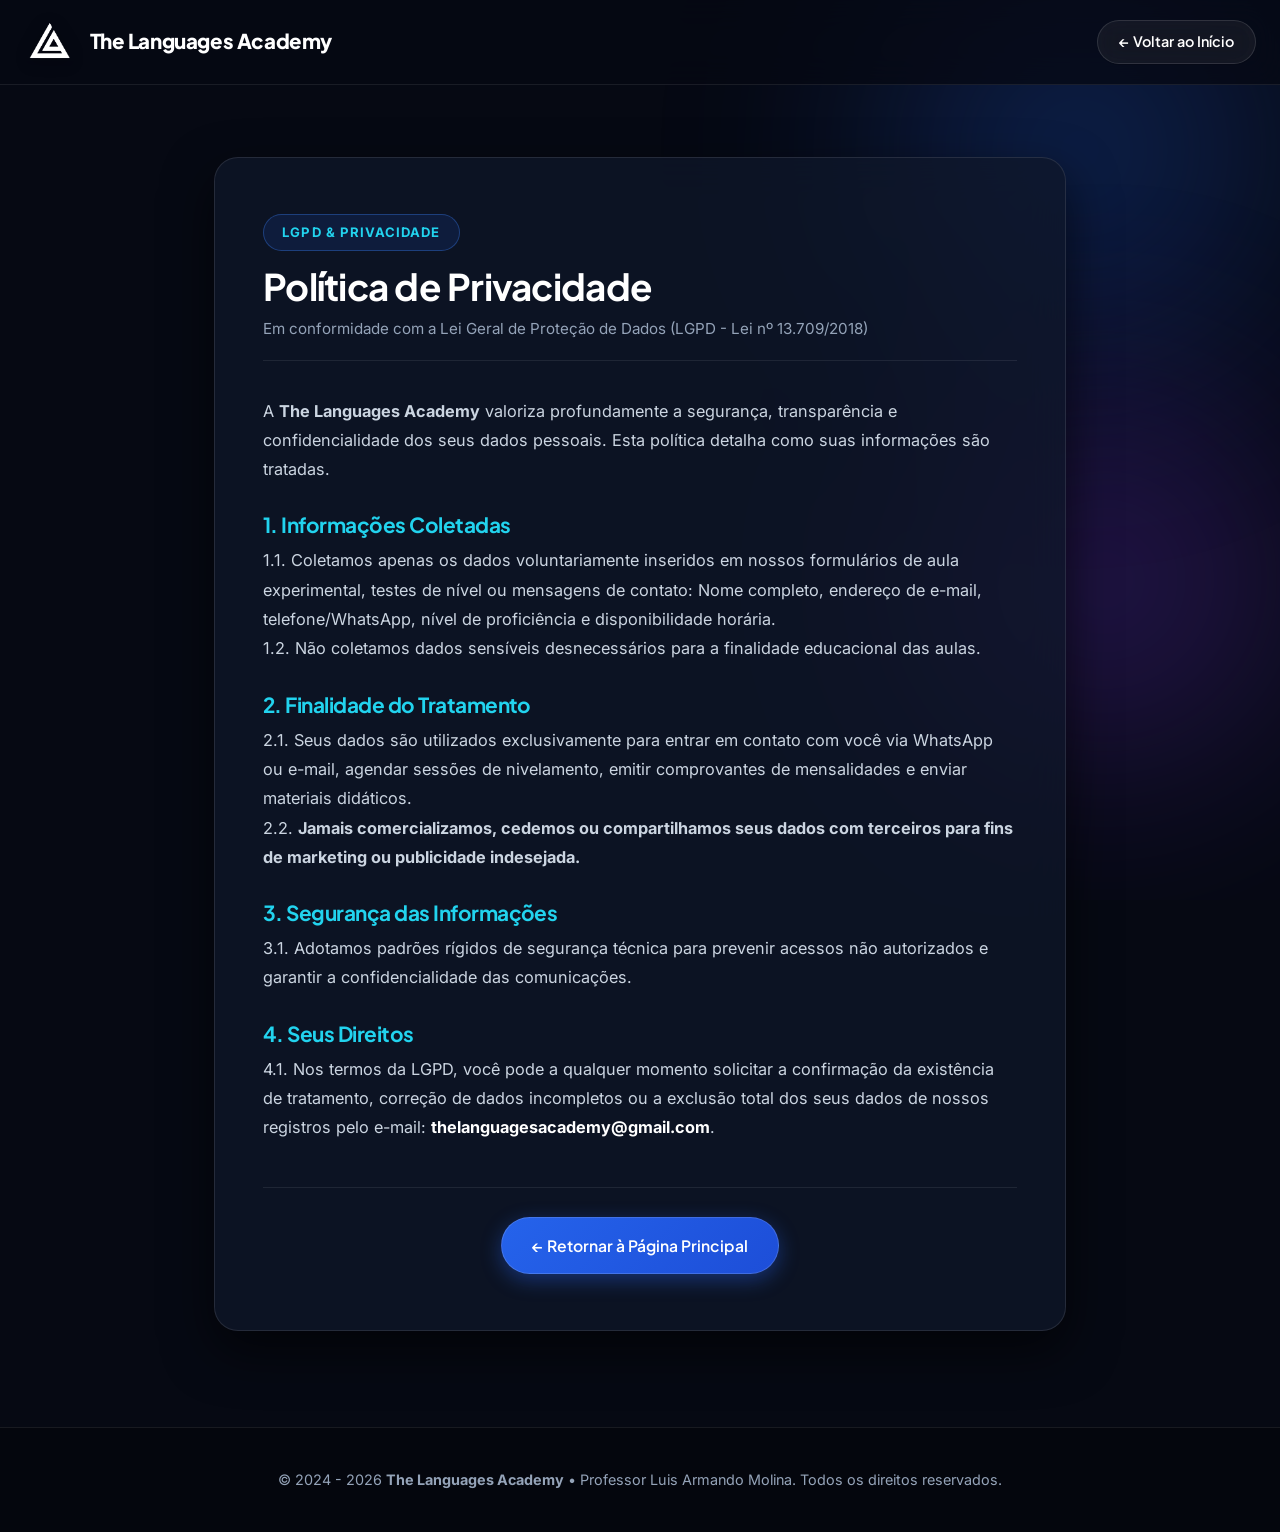
==== privacidade.html @ a3d7e0cc "Lanzamiento oficial The Languages Academy v2.0 (Liveluxe Parallax Architecture)" ====
<!DOCTYPE html>
<html lang="pt-BR">
<head>
  <meta charset="UTF-8">
  <meta name="viewport" content="width=device-width, initial-scale=1.0">
  <title>Política de Privacidade | The Languages Academy</title>
  <meta name="description" content="Política de privacidade e proteção de dados da The Languages Academy em conformidade com a LGPD.">
  <link rel="icon" type="image/x-icon" href="favicon.ico">
  <link rel="stylesheet" href="css/styles.css">
</head>
<body style="min-height: 100vh; display: flex; flex-direction: column;">

  <!-- Ambient Cosmic Glowing Background Mesh -->
  <div class="cosmic-mesh">
    <div class="glow-orb glow-blue"></div>
    <div class="glow-orb glow-purple"></div>
  </div>

  <!-- HEADER -->
  <header class="header-v2">
    <div class="container nav-container-v2">
      <a href="index.html" class="brand-v2">
        <img src="assets/images/logo-white.png" alt="Logo The Languages Academy" width="46" height="46">
        <span>The Languages Academy</span>
      </a>

      <div class="nav-cta-v2">
        <a href="index.html" class="btn-v2 btn-v2-glass" style="padding:0.6rem 1.3rem; font-size:0.9rem;">
          ← Voltar ao Início
        </a>
      </div>
    </div>
  </header>

  <main style="padding: 4.5rem 0 6rem; flex-grow: 1; position: relative; z-index: 2;">
    <div class="container" style="max-width: 900px;">
      <div style="background: rgba(15, 23, 42, 0.75); backdrop-filter: blur(20px); border-radius: 24px; padding: 3.5rem 3rem; border: 1px solid rgba(255, 255, 255, 0.1); box-shadow: var(--shadow-cinema);">
        
        <span class="section-tag-v2" style="margin-bottom:0.8rem;">LGPD &amp; PRIVACIDADE</span>
        <h1 style="font-size: 2.3rem; color: #FFFFFF; margin-bottom: 0.5rem; letter-spacing: -0.02em;">Política de Privacidade</h1>
        <p style="color: #94A3B8; font-size: 0.95rem; margin-bottom: 2.2rem; border-bottom: 1px solid rgba(255,255,255,0.08); padding-bottom: 1.2rem;">
          Em conformidade com a Lei Geral de Proteção de Dados (LGPD - Lei nº 13.709/2018)
        </p>

        <div style="color: #CBD5E1; line-height: 1.8; font-size: 1.02rem; display: flex; flex-direction: column; gap: 1.8rem;">
          <p>
            A <strong>The Languages Academy</strong> valoriza profundamente a segurança, transparência e confidencialidade dos seus dados pessoais. Esta política detalha como suas informações são tratadas.
          </p>

          <div>
            <h3 style="font-size: 1.3rem; color: var(--color-cyan-glow); margin-bottom: 0.5rem;">1. Informações Coletadas</h3>
            <p>1.1. Coletamos apenas os dados voluntariamente inseridos em nossos formulários de aula experimental, testes de nível ou mensagens de contato: Nome completo, endereço de e-mail, telefone/WhatsApp, nível de proficiência e disponibilidade horária.</p>
            <p>1.2. Não coletamos dados sensíveis desnecessários para a finalidade educacional das aulas.</p>
          </div>

          <div>
            <h3 style="font-size: 1.3rem; color: var(--color-cyan-glow); margin-bottom: 0.5rem;">2. Finalidade do Tratamento</h3>
            <p>2.1. Seus dados são utilizados exclusivamente para entrar em contato com você via WhatsApp ou e-mail, agendar sessões de nivelamento, emitir comprovantes de mensalidades e enviar materiais didáticos.</p>
            <p>2.2. <strong>Jamais comercializamos, cedemos ou compartilhamos seus dados com terceiros para fins de marketing ou publicidade indesejada.</strong></p>
          </div>

          <div>
            <h3 style="font-size: 1.3rem; color: var(--color-cyan-glow); margin-bottom: 0.5rem;">3. Segurança das Informações</h3>
            <p>3.1. Adotamos padrões rígidos de segurança técnica para prevenir acessos não autorizados e garantir a confidencialidade das comunicações.</p>
          </div>

          <div>
            <h3 style="font-size: 1.3rem; color: var(--color-cyan-glow); margin-bottom: 0.5rem;">4. Seus Direitos</h3>
            <p>4.1. Nos termos da LGPD, você pode a qualquer momento solicitar a confirmação da existência de tratamento, correção de dados incompletos ou a exclusão total dos seus dados de nossos registros pelo e-mail: <strong style="color:#FFFFFF;">thelanguagesacademy@gmail.com</strong>.</p>
          </div>
        </div>

        <div style="margin-top: 2.8rem; padding-top: 1.8rem; border-top: 1px solid rgba(255,255,255,0.08); text-align: center;">
          <a href="index.html" class="btn-v2 btn-v2-primary">
            ← Retornar à Página Principal
          </a>
        </div>
      </div>
    </div>
  </main>

  <footer class="footer-v2" style="padding: 2.5rem 0; margin-top: auto;">
    <div class="container" style="text-align: center; font-size: 0.9rem; color: #94A3B8;">
      &copy; 2024 - 2026 <strong>The Languages Academy</strong> • Professor Luis Armando Molina. Todos os direitos reservados.
    </div>
  </footer>

</body>
</html>
---- css/styles.css ----
/* ========================================================
   THE LANGUAGES ACADEMY - VERSÃO 2.0 (LIVELUXE PARALLAX)
   Modern, Cinematic, High-Conversion Architecture
   ======================================================== */

@import url('https://fonts.googleapis.com/css2?family=Plus+Jakarta+Sans:ital,wght@0,300;0,400;0,500;0,600;0,700;0,800;1,400&family=Inter:wght@300;400;500;600;700&family=Cormorant+Garamond:ital,wght@0,600;0,700;1,400;1,600&display=swap');

:root {
  /* Dark Cosmic Palette */
  --bg-deep: #060913;
  --bg-canvas: #090E1D;
  --bg-card: rgba(15, 23, 42, 0.75);
  --bg-card-hover: rgba(22, 33, 62, 0.9);
  --bg-glass: rgba(255, 255, 255, 0.04);
  --bg-glass-strong: rgba(255, 255, 255, 0.08);

  /* Brand Accents */
  --color-primary: #1D4ED8;
  --color-primary-light: #3B82F6;
  --color-primary-glow: #60A5FA;
  --color-cyan: #06B6D4;
  --color-cyan-glow: #22D3EE;
  --color-coral: #FF5722;
  --color-coral-hover: #F4511E;
  --color-amber: #F59E0B;
  --color-emerald: #10B981;

  /* Text & Border */
  --text-white: #FFFFFF;
  --text-title: #F8FAFC;
  --text-body: #94A3B8;
  --text-muted: #64748B;
  --border-subtle: rgba(255, 255, 255, 0.08);
  --border-glow: rgba(59, 130, 246, 0.35);

  /* Fonts */
  --font-heading: 'Plus Jakarta Sans', sans-serif;
  --font-body: 'Inter', sans-serif;
  --font-serif: 'Cormorant Garamond', Georgia, serif;

  /* Shadows & Radius */
  --shadow-subtle: 0 4px 20px rgba(0, 0, 0, 0.25);
  --shadow-cinema: 0 20px 50px rgba(0, 0, 0, 0.6);
  --shadow-neon: 0 0 40px rgba(37, 99, 235, 0.35);
  --shadow-coral: 0 8px 30px rgba(255, 87, 34, 0.35);

  --radius-sm: 10px;
  --radius-md: 18px;
  --radius-lg: 26px;
  --radius-xl: 36px;
  --radius-full: 9999px;

  --transition-fast: all 0.2s cubic-bezier(0.4, 0, 0.2, 1);
  --transition-smooth: all 0.35s cubic-bezier(0.16, 1, 0.3, 1);
}

*, *::before, *::after {
  box-sizing: border-box;
  margin: 0;
  padding: 0;
}

html {
  scroll-behavior: smooth;
  scroll-padding-top: 100px;
  background-color: var(--bg-deep);
  color: var(--text-body);
}

body {
  font-family: var(--font-body);
  background-color: var(--bg-deep);
  line-height: 1.65;
  overflow-x: hidden;
  -webkit-font-smoothing: antialiased;
}

/* Headings */
h1, h2, h3, h4, h5, h6 {
  font-family: var(--font-heading);
  color: var(--text-title);
  line-height: 1.2;
  font-weight: 700;
  letter-spacing: -0.025em;
}

a {
  color: inherit;
  text-decoration: none;
  transition: var(--transition-fast);
}

img, video {
  display: block;
  max-width: 100%;
}

.container {
  width: 100%;
  max-width: 1280px;
  margin: 0 auto;
  padding: 0 1.5rem;
}

/* ================= BACKGROUND GLOWS / MESH ================= */
.cosmic-mesh {
  position: absolute;
  inset: 0;
  pointer-events: none;
  overflow: hidden;
  z-index: 0;
}

.glow-orb {
  position: absolute;
  border-radius: 50%;
  filter: blur(100px);
  opacity: 0.35;
  will-change: transform;
}

.glow-blue {
  width: 600px;
  height: 600px;
  background: radial-gradient(circle, #2563EB 0%, rgba(37, 99, 235, 0) 70%);
  top: -150px;
  right: -100px;
}

.glow-cyan {
  width: 500px;
  height: 500px;
  background: radial-gradient(circle, #06B6D4 0%, rgba(6, 182, 212, 0) 70%);
  top: 35%;
  left: -150px;
}

.glow-purple {
  width: 550px;
  height: 550px;
  background: radial-gradient(circle, #7C3AED 0%, rgba(124, 58, 237, 0) 70%);
  bottom: 5%;
  right: -100px;
}

/* ================= SECTION HEADINGS 2.0 ================= */
.section-header-v2 {
  text-align: center;
  max-width: 760px;
  margin: 0 auto 3.8rem;
  position: relative;
  z-index: 2;
}

.section-header-v2.text-left {
  text-align: left;
  margin: 0 0 2.2rem;
}

.section-tag-v2 {
  display: inline-flex;
  align-items: center;
  gap: 0.5rem;
  background: rgba(37, 99, 235, 0.12);
  border: 1px solid rgba(59, 130, 246, 0.35);
  color: var(--color-cyan-glow);
  font-size: 0.82rem;
  font-weight: 700;
  text-transform: uppercase;
  letter-spacing: 0.08em;
  padding: 0.42rem 1.15rem;
  border-radius: var(--radius-full);
  margin-bottom: 1rem;
}

.section-title-v2 {
  font-size: 2.6rem;
  font-weight: 800;
  letter-spacing: -0.03em;
  color: #FFFFFF;
  line-height: 1.2;
  margin-bottom: 1rem;
}

.section-subtitle-v2 {
  font-size: 1.12rem;
  color: var(--text-body);
  line-height: 1.7;
}

/* Explorer Right Column Visuals */
.explorer-visual-box {
  background: rgba(6, 9, 19, 0.6);
  border: 1px solid rgba(255, 255, 255, 0.1);
  border-radius: var(--radius-lg);
  padding: 2.2rem;
  display: flex;
  flex-direction: column;
  gap: 1.5rem;
}

.explorer-levels-grid {
  display: grid;
  grid-template-columns: repeat(3, 1fr);
  gap: 0.75rem;
}

.level-badge {
  background: rgba(255, 255, 255, 0.04);
  border: 1px solid rgba(255, 255, 255, 0.08);
  border-radius: 12px;
  padding: 0.75rem 0.6rem;
  text-align: center;
  transition: var(--transition-fast);
}

.level-badge:hover {
  background: rgba(37, 99, 235, 0.2);
  border-color: var(--color-primary-light);
  transform: translateY(-2px);
}

.level-code {
  display: block;
  font-family: var(--font-heading);
  font-weight: 800;
  font-size: 1.1rem;
  color: var(--color-cyan-glow);
}

.level-label {
  display: block;
  font-size: 0.75rem;
  color: #94A3B8;
  margin-top: 0.2rem;
}

/* ================= BUTTONS 2.0 ================= */
.btn-v2 {
  display: inline-flex;
  align-items: center;
  justify-content: center;
  gap: 0.65rem;
  font-family: var(--font-heading);
  font-weight: 600;
  font-size: 0.98rem;
  padding: 0.9rem 1.9rem;
  border-radius: var(--radius-full);
  cursor: pointer;
  transition: var(--transition-smooth);
  border: 1px solid transparent;
  white-space: nowrap;
  position: relative;
  overflow: hidden;
  outline: none;
}

.btn-v2-primary {
  background: linear-gradient(135deg, #2563EB 0%, #1D4ED8 100%);
  color: var(--text-white);
  box-shadow: 0 6px 20px rgba(37, 99, 235, 0.4);
  border-color: rgba(255, 255, 255, 0.15);
}

.btn-v2-primary:hover {
  background: linear-gradient(135deg, #3B82F6 0%, #2563EB 100%);
  transform: translateY(-3px) scale(1.02);
  box-shadow: 0 10px 30px rgba(37, 99, 235, 0.6);
}

.btn-v2-coral {
  background: linear-gradient(135deg, #FF5722 0%, #E64A19 100%);
  color: var(--text-white);
  box-shadow: var(--shadow-coral);
  border-color: rgba(255, 255, 255, 0.2);
}

.btn-v2-coral:hover {
  background: linear-gradient(135deg, #FF7043 0%, #FF5722 100%);
  transform: translateY(-3px) scale(1.02);
  box-shadow: 0 12px 35px rgba(255, 87, 34, 0.55);
}

.btn-v2-glass {
  background: rgba(255, 255, 255, 0.06);
  backdrop-filter: blur(12px);
  color: var(--text-white);
  border-color: rgba(255, 255, 255, 0.12);
}

.btn-v2-glass:hover {
  background: rgba(255, 255, 255, 0.14);
  border-color: rgba(255, 255, 255, 0.25);
  transform: translateY(-2px);
}

.btn-v2-whatsapp {
  background: linear-gradient(135deg, #25D366 0%, #1DA851 100%);
  color: #FFFFFF;
  box-shadow: 0 6px 20px rgba(37, 211, 102, 0.35);
}

.btn-v2-whatsapp:hover {
  background: linear-gradient(135deg, #2EE070 0%, #25D366 100%);
  transform: translateY(-3px) scale(1.02);
  box-shadow: 0 10px 30px rgba(37, 211, 102, 0.5);
}

/* Button aliases for quiz and subpage widgets */
.btn {
  display: inline-flex;
  align-items: center;
  justify-content: center;
  gap: 0.65rem;
  font-family: var(--font-heading);
  font-weight: 600;
  font-size: 0.98rem;
  padding: 0.85rem 1.8rem;
  border-radius: var(--radius-full);
  cursor: pointer;
  transition: var(--transition-smooth);
  border: 1px solid transparent;
  white-space: nowrap;
  outline: none;
}

.btn-primary {
  background: linear-gradient(135deg, #2563EB 0%, #1D4ED8 100%);
  color: var(--text-white);
  box-shadow: 0 6px 20px rgba(37, 99, 235, 0.4);
}

.btn-primary:hover {
  background: linear-gradient(135deg, #3B82F6 0%, #2563EB 100%);
  transform: translateY(-2px);
  box-shadow: 0 10px 25px rgba(37, 99, 235, 0.5);
}

.btn-outline {
  background: #F1F5F9;
  border: 1px solid #CBD5E1;
  color: #1E293B;
}

.btn-outline:hover {
  background: #E2E8F0;
  border-color: #94A3B8;
  transform: translateY(-2px);
}

.btn-whatsapp {
  background: linear-gradient(135deg, #25D366 0%, #1DA851 100%);
  color: #FFFFFF;
  box-shadow: 0 6px 20px rgba(37, 211, 102, 0.35);
}

.btn-whatsapp:hover {
  background: linear-gradient(135deg, #2EE070 0%, #25D366 100%);
  transform: translateY(-2px);
  box-shadow: 0 10px 25px rgba(37, 211, 102, 0.5);
}

/* ================= HEADER / NAVBAR 2.0 ================= */
.header-v2 {
  position: sticky;
  top: 0;
  z-index: 100;
  background: rgba(6, 9, 19, 0.75);
  backdrop-filter: blur(16px);
  -webkit-backdrop-filter: blur(16px);
  border-bottom: 1px solid var(--border-subtle);
  transition: var(--transition-smooth);
}

.header-v2.scrolled {
  background: rgba(6, 9, 19, 0.94);
  box-shadow: 0 10px 30px rgba(0, 0, 0, 0.5);
  border-bottom-color: rgba(59, 130, 246, 0.2);
}

.nav-container-v2 {
  display: flex;
  align-items: center;
  justify-content: space-between;
  height: 84px;
}

.brand-v2 {
  display: flex;
  align-items: center;
  gap: 0.9rem;
  font-family: var(--font-heading);
  font-weight: 800;
  font-size: 1.28rem;
  color: var(--text-white);
  letter-spacing: -0.02em;
}

.brand-v2 img {
  height: 46px;
  width: auto;
  object-fit: contain;
  filter: drop-shadow(0 2px 8px rgba(0, 0, 0, 0.4));
}

.nav-menu-v2 {
  display: flex;
  align-items: center;
  gap: 1.8rem;
  list-style: none;
}

.nav-link-v2 {
  font-size: 0.94rem;
  font-weight: 500;
  color: #CBD5E1;
  padding: 0.5rem 0.2rem;
  position: relative;
}

.nav-link-v2:hover {
  color: #FFFFFF;
}

.nav-link-v2::after {
  content: '';
  position: absolute;
  bottom: 0;
  left: 0;
  width: 0%;
  height: 2px;
  background: linear-gradient(90deg, var(--color-cyan), var(--color-primary-light));
  transition: var(--transition-fast);
}

.nav-link-v2:hover::after {
  width: 100%;
}

/* Dropdown */
.dropdown-v2 {
  position: relative;
}

.dropdown-trigger-v2 {
  display: flex;
  align-items: center;
  gap: 0.35rem;
  cursor: pointer;
  font-size: 0.94rem;
  font-weight: 500;
  color: #CBD5E1;
}

.dropdown-menu-v2 {
  position: absolute;
  top: calc(100% + 14px);
  left: 0;
  background: rgba(15, 23, 42, 0.95);
  backdrop-filter: blur(20px);
  border-radius: var(--radius-md);
  box-shadow: 0 15px 35px rgba(0, 0, 0, 0.5);
  border: 1px solid var(--border-subtle);
  min-width: 230px;
  padding: 0.6rem;
  opacity: 0;
  visibility: hidden;
  transform: translateY(10px);
  transition: var(--transition-smooth);
  z-index: 50;
  list-style: none;
}

.dropdown-v2:hover .dropdown-menu-v2 {
  opacity: 1;
  visibility: visible;
  transform: translateY(0);
}

.dropdown-menu-v2 li a {
  display: flex;
  align-items: center;
  gap: 0.75rem;
  padding: 0.7rem 0.9rem;
  border-radius: 10px;
  font-size: 0.92rem;
  color: #E2E8F0;
}

.dropdown-menu-v2 li a:hover {
  background: rgba(59, 130, 246, 0.15);
  color: var(--color-cyan-glow);
}

.menu-toggle-v2 {
  display: none;
  background: none;
  border: none;
  cursor: pointer;
  color: var(--text-white);
  padding: 0.5rem;
}

/* ================= PARALLAX HERO SECTION 2.0 ================= */
.hero-v2 {
  position: relative;
  min-height: 92vh;
  display: flex;
  align-items: center;
  padding: 5.5rem 0 4rem;
  overflow: hidden;
}

.hero-v2-grid {
  display: grid;
  grid-template-columns: 1.15fr 0.85fr;
  align-items: center;
  gap: 4rem;
  position: relative;
  z-index: 2;
}

/* Floating Parallax Badges */
.parallax-badge {
  position: absolute;
  z-index: 3;
  background: rgba(15, 23, 42, 0.75);
  backdrop-filter: blur(14px);
  border: 1px solid rgba(255, 255, 255, 0.12);
  padding: 0.65rem 1.1rem;
  border-radius: var(--radius-full);
  display: flex;
  align-items: center;
  gap: 0.65rem;
  box-shadow: 0 10px 25px rgba(0, 0, 0, 0.4);
  font-size: 0.88rem;
  font-weight: 600;
  color: #F8FAFC;
  pointer-events: none;
}

.badge-top-right {
  top: -20px;
  right: -25px;
  border-color: rgba(6, 182, 212, 0.4);
}

.badge-bottom-left {
  bottom: -20px;
  left: -30px;
  border-color: rgba(245, 158, 11, 0.4);
}

.hero-v2-content {
  display: flex;
  flex-direction: column;
  gap: 1.6rem;
}

.pill-glow-tag {
  display: inline-flex;
  align-items: center;
  gap: 0.65rem;
  background: rgba(37, 99, 235, 0.12);
  border: 1px solid rgba(59, 130, 246, 0.35);
  color: #93C5FD;
  font-size: 0.88rem;
  font-weight: 600;
  padding: 0.45rem 1.2rem;
  border-radius: var(--radius-full);
  width: fit-content;
}

.radar-dot {
  width: 9px;
  height: 9px;
  border-radius: 50%;
  background-color: var(--color-cyan);
  position: relative;
}

.radar-dot::after {
  content: '';
  position: absolute;
  inset: -4px;
  border-radius: 50%;
  background-color: rgba(6, 182, 212, 0.6);
  animation: radarPing 2s cubic-bezier(0, 0, 0.2, 1) infinite;
}

.hero-v2-title {
  font-size: 3.6rem;
  font-weight: 800;
  letter-spacing: -0.035em;
  color: #FFFFFF;
  line-height: 1.12;
}

.gradient-shimmer {
  background: linear-gradient(135deg, #FFFFFF 0%, #93C5FD 50%, var(--color-cyan-glow) 100%);
  -webkit-background-clip: text;
  -webkit-text-fill-color: transparent;
}

.hero-v2-description {
  font-size: 1.2rem;
  color: #94A3B8;
  line-height: 1.7;
  max-width: 600px;
}

.hero-v2-actions {
  display: flex;
  flex-wrap: wrap;
  gap: 1.1rem;
  margin-top: 0.5rem;
}

/* Stats Counter Grid */
.hero-stats-row {
  display: grid;
  grid-template-columns: repeat(4, 1fr);
  gap: 1.5rem;
  padding-top: 2rem;
  border-top: 1px solid var(--border-subtle);
  margin-top: 1rem;
}

.stat-box h4 {
  font-size: 1.75rem;
  font-weight: 800;
  color: #FFFFFF;
  display: flex;
  align-items: baseline;
  gap: 0.15rem;
}

.stat-box p {
  font-size: 0.82rem;
  color: var(--text-muted);
  font-weight: 500;
  margin-top: 0.2rem;
}

/* Hero Cinema Video Wrapper */
.hero-cinema-wrapper {
  position: relative;
  border-radius: var(--radius-xl);
  overflow: hidden;
  background: #020617;
  box-shadow: var(--shadow-cinema);
  border: 1px solid rgba(255, 255, 255, 0.15);
}

.ambient-glow-layer {
  position: absolute;
  inset: -15px;
  background: radial-gradient(circle, rgba(37, 99, 235, 0.45) 0%, rgba(6, 182, 212, 0.2) 60%, transparent 80%);
  filter: blur(45px);
  z-index: 1;
  pointer-events: none;
  opacity: 0.5;
  transition: opacity 0.5s ease;
}

.hero-cinema-wrapper video {
  width: 100%;
  aspect-ratio: 1 / 1;
  object-fit: cover;
  position: relative;
  z-index: 2;
  border-radius: calc(var(--radius-xl) - 2px);
}

.cinema-overlay {
  position: absolute;
  inset: 0;
  background: rgba(6, 9, 19, 0.4);
  z-index: 3;
  display: flex;
  flex-direction: column;
  align-items: center;
  justify-content: center;
  gap: 1rem;
  cursor: pointer;
  transition: var(--transition-smooth);
}

.cinema-overlay:hover {
  background: rgba(6, 9, 19, 0.2);
}

.cinema-overlay.hidden {
  opacity: 0;
  pointer-events: none;
}

.play-aura-button {
  width: 72px;
  height: 72px;
  border-radius: 50%;
  background: linear-gradient(135deg, #FFFFFF 0%, #E2E8F0 100%);
  display: flex;
  align-items: center;
  justify-content: center;
  color: var(--color-primary);
  box-shadow: 0 0 35px rgba(255, 255, 255, 0.45);
  transition: var(--transition-smooth);
}

.cinema-overlay:hover .play-aura-button {
  transform: scale(1.12);
  box-shadow: 0 0 50px rgba(59, 130, 246, 0.7);
}

.play-aura-button svg {
  margin-left: 4px;
}

/* ================= INTERACTIVE LANGUAGE EXPLORER ================= */
.explorer-section {
  position: relative;
  padding: 5rem 0 6rem;
  background: linear-gradient(180deg, var(--bg-deep) 0%, #0A1024 100%);
  border-top: 1px solid var(--border-subtle);
  border-bottom: 1px solid var(--border-subtle);
}

.explorer-tabs-nav {
  display: flex;
  align-items: center;
  justify-content: center;
  gap: 1rem;
  margin-bottom: 3rem;
  flex-wrap: wrap;
}

.lang-tab-btn {
  background: rgba(255, 255, 255, 0.05);
  border: 1px solid rgba(255, 255, 255, 0.1);
  padding: 0.85rem 1.8rem;
  border-radius: var(--radius-full);
  color: #CBD5E1;
  font-family: var(--font-heading);
  font-weight: 600;
  font-size: 1rem;
  cursor: pointer;
  display: flex;
  align-items: center;
  gap: 0.65rem;
  transition: var(--transition-smooth);
}

.lang-tab-btn:hover {
  background: rgba(255, 255, 255, 0.1);
  color: #FFFFFF;
  border-color: rgba(255, 255, 255, 0.25);
}

.lang-tab-btn.active {
  background: linear-gradient(135deg, rgba(37, 99, 235, 0.3) 0%, rgba(6, 182, 212, 0.2) 100%);
  border-color: var(--color-cyan);
  color: #FFFFFF;
  box-shadow: 0 0 25px rgba(6, 182, 212, 0.3);
}

.lang-tab-panel {
  display: none;
  animation: fadeIn 0.4s ease-out forwards;
}

.lang-tab-panel.active {
  display: block;
}

.explorer-showcase-card {
  background: rgba(15, 23, 42, 0.7);
  backdrop-filter: blur(20px);
  border-radius: var(--radius-xl);
  border: 1px solid rgba(255, 255, 255, 0.1);
  padding: 3.5rem;
  display: grid;
  grid-template-columns: 1.1fr 0.9fr;
  align-items: center;
  gap: 3.5rem;
  box-shadow: var(--shadow-cinema);
}

.explorer-features-list {
  list-style: none;
  display: flex;
  flex-direction: column;
  gap: 1.1rem;
  margin: 1.8rem 0;
}

.explorer-features-list li {
  display: flex;
  align-items: flex-start;
  gap: 0.85rem;
  font-size: 1.02rem;
  color: #E2E8F0;
}

.explorer-features-list svg {
  color: var(--color-cyan);
  flex-shrink: 0;
  margin-top: 0.25rem;
}

/* ================= 3 PILLARS / METHODOLOGY 2.0 ================= */
.pillars-section {
  position: relative;
  padding: 6.5rem 0;
}

.pillars-grid-v2 {
  display: grid;
  grid-template-columns: repeat(3, 1fr);
  gap: 2.2rem;
}

.pillar-card-v2 {
  background: rgba(15, 23, 42, 0.6);
  backdrop-filter: blur(16px);
  border: 1px solid rgba(255, 255, 255, 0.08);
  border-radius: var(--radius-lg);
  padding: 2.8rem 2.2rem;
  transition: var(--transition-smooth);
  position: relative;
  overflow: hidden;
  display: flex;
  flex-direction: column;
}

.pillar-card-v2::before {
  content: '';
  position: absolute;
  top: 0;
  left: 0;
  right: 0;
  height: 3px;
  background: linear-gradient(90deg, transparent, var(--color-primary-light), transparent);
  opacity: 0;
  transition: var(--transition-smooth);
}

.pillar-card-v2:hover {
  border-color: rgba(59, 130, 246, 0.4);
  box-shadow: 0 15px 40px rgba(0, 0, 0, 0.5), 0 0 30px rgba(37, 99, 235, 0.2);
}

.pillar-card-v2:hover::before {
  opacity: 1;
}

.pillar-icon-box {
  width: 64px;
  height: 64px;
  border-radius: 18px;
  display: flex;
  align-items: center;
  justify-content: center;
  margin-bottom: 1.8rem;
  color: #FFFFFF;
}

.icon-gradient-blue {
  background: linear-gradient(135deg, #2563EB 0%, #1D4ED8 100%);
  box-shadow: 0 8px 25px rgba(37, 99, 235, 0.4);
}

.icon-gradient-cyan {
  background: linear-gradient(135deg, #06B6D4 0%, #0284C7 100%);
  box-shadow: 0 8px 25px rgba(6, 182, 212, 0.4);
}

.icon-gradient-coral {
  background: linear-gradient(135deg, #FF5722 0%, #E64A19 100%);
  box-shadow: 0 8px 25px rgba(255, 87, 34, 0.4);
}

.pillar-card-v2 h3 {
  font-size: 1.4rem;
  margin-bottom: 0.9rem;
  color: #FFFFFF;
}

.pillar-card-v2 p {
  color: #94A3B8;
  font-size: 1rem;
  line-height: 1.7;
}

/* ================= ABOUT TEACHER: EDITORIAL SHOWCASE ================= */
.about-section-v2 {
  position: relative;
  padding: 6.5rem 0;
  background: radial-gradient(circle at 10% 50%, rgba(37, 99, 235, 0.08) 0%, transparent 50%),
              linear-gradient(180deg, #090E1D 0%, #060913 100%);
  border-top: 1px solid var(--border-subtle);
  border-bottom: 1px solid var(--border-subtle);
}

.about-editorial-grid {
  display: grid;
  grid-template-columns: 1fr 1fr;
  align-items: center;
  gap: 4.5rem;
}

/* Floating Dual Photos Parallax */
.about-parallax-stage {
  position: relative;
  padding: 2rem 0;
}

.dual-photo-wrapper {
  position: relative;
  display: grid;
  grid-template-columns: 1fr 1fr;
  gap: 1.5rem;
}

.photo-card-v2 {
  position: relative;
  border-radius: var(--radius-lg);
  overflow: hidden;
  box-shadow: var(--shadow-cinema);
  border: 1px solid rgba(255, 255, 255, 0.15);
  background: #0B132B;
}

.photo-card-v2 img {
  width: 100%;
  height: 420px;
  object-fit: cover;
  transition: transform 0.6s ease;
}

.photo-card-v2:hover img {
  transform: scale(1.04);
}

.photo-tag-chip {
  position: absolute;
  bottom: 14px;
  left: 14px;
  right: 14px;
  background: rgba(6, 9, 19, 0.88);
  backdrop-filter: blur(10px);
  color: #FFFFFF;
  padding: 0.55rem 0.85rem;
  border-radius: var(--radius-sm);
  font-size: 0.82rem;
  font-weight: 600;
  text-align: center;
  border: 1px solid rgba(255, 255, 255, 0.1);
}

.floating-crest-badge {
  position: absolute;
  top: -15px;
  left: 50%;
  transform: translateX(-50%);
  background: rgba(15, 23, 42, 0.95);
  backdrop-filter: blur(16px);
  border: 1px solid var(--color-cyan);
  padding: 0.65rem 1.4rem;
  border-radius: var(--radius-full);
  display: flex;
  align-items: center;
  gap: 0.6rem;
  color: #FFFFFF;
  font-weight: 700;
  font-size: 0.88rem;
  box-shadow: 0 10px 25px rgba(0, 0, 0, 0.5);
  white-space: nowrap;
  z-index: 5;
}

/* Quote 2.0 */
.luxury-quote-box {
  margin: 2rem 0;
  background: rgba(255, 255, 255, 0.03);
  border-left: 3px solid var(--color-cyan);
  border-radius: 0 18px 18px 0;
  padding: 1.5rem 1.8rem;
  border-top: 1px solid var(--border-subtle);
  border-right: 1px solid var(--border-subtle);
  border-bottom: 1px solid var(--border-subtle);
}

.luxury-quote-box blockquote {
  font-family: var(--font-serif);
  font-size: 1.35rem;
  font-style: italic;
  color: #F8FAFC;
  line-height: 1.55;
}

.luxury-quote-box cite {
  display: block;
  font-family: var(--font-heading);
  font-weight: 700;
  font-style: normal;
  font-size: 0.88rem;
  color: var(--color-cyan-glow);
  margin-top: 0.75rem;
  letter-spacing: 0.04em;
  text-transform: uppercase;
}

.credentials-grid-v2 {
  display: grid;
  grid-template-columns: 1fr 1fr;
  gap: 1.25rem;
  margin: 2rem 0;
}

.cred-box {
  background: rgba(255, 255, 255, 0.04);
  border: 1px solid var(--border-subtle);
  padding: 1.1rem 1.3rem;
  border-radius: var(--radius-md);
  display: flex;
  align-items: center;
  gap: 0.9rem;
}

.cred-box svg {
  color: var(--color-primary-light);
  flex-shrink: 0;
}

.cred-text h5 {
  font-size: 0.95rem;
  color: #FFFFFF;
}

.cred-text p {
  font-size: 0.82rem;
  color: var(--text-muted);
}

/* ================= VIDEO CINEMA LOUNGE (REAL VIDEOS) ================= */
.cinema-section {
  position: relative;
  padding: 6.5rem 0;
  background: #060913;
}

.cinema-grid-v2 {
  display: grid;
  grid-template-columns: repeat(3, 1fr);
  gap: 2.2rem;
}

.cinema-video-card {
  background: rgba(15, 23, 42, 0.65);
  backdrop-filter: blur(16px);
  border-radius: var(--radius-xl);
  overflow: hidden;
  border: 1px solid rgba(255, 255, 255, 0.1);
  box-shadow: var(--shadow-subtle);
  transition: var(--transition-smooth);
  display: flex;
  flex-direction: column;
}

.cinema-video-card:hover {
  transform: translateY(-8px);
  border-color: rgba(6, 182, 212, 0.4);
  box-shadow: 0 20px 45px rgba(0, 0, 0, 0.6), 0 0 30px rgba(6, 182, 212, 0.2);
}

.video-frame-container {
  position: relative;
  width: 100%;
  aspect-ratio: 9 / 16;
  max-height: 420px;
  background: #000000;
}

.video-frame-container video {
  width: 100%;
  height: 100%;
  object-fit: cover;
}

.cinema-card-info {
  padding: 1.8rem;
  flex-grow: 1;
  display: flex;
  flex-direction: column;
  justify-content: space-between;
}

.student-meta {
  display: flex;
  align-items: center;
  justify-content: space-between;
  margin-bottom: 0.8rem;
}

.student-meta h4 {
  font-size: 1.25rem;
  color: #FFFFFF;
}

.stars-rating {
  color: var(--color-amber);
  font-size: 0.95rem;
}

.student-quote-v2 {
  font-size: 0.95rem;
  color: #CBD5E1;
  line-height: 1.6;
  font-style: italic;
}

/* ================= QUIZZES HUB 2.0 ================= */
.quizzes-hub-section {
  position: relative;
  padding: 6.5rem 0;
  background: linear-gradient(180deg, #090E1D 0%, #060913 100%);
  border-top: 1px solid var(--border-subtle);
  border-bottom: 1px solid var(--border-subtle);
}

.quiz-cards-grid-v2 {
  display: grid;
  grid-template-columns: repeat(3, 1fr);
  gap: 2.2rem;
}

.quiz-card-v2 {
  background: rgba(15, 23, 42, 0.65);
  backdrop-filter: blur(16px);
  border: 1px solid var(--border-subtle);
  border-radius: var(--radius-lg);
  padding: 2.8rem 2.2rem;
  text-align: center;
  display: flex;
  flex-direction: column;
  align-items: center;
  transition: var(--transition-smooth);
}

.quiz-card-v2:hover {
  transform: translateY(-6px);
  border-color: var(--color-primary-light);
  box-shadow: 0 15px 40px rgba(0, 0, 0, 0.4), 0 0 25px rgba(37, 99, 235, 0.25);
}

.quiz-flag-v2 {
  font-size: 3.5rem;
  margin-bottom: 1rem;
}

.quiz-card-v2 h3 {
  font-size: 1.35rem;
  color: #FFFFFF;
  margin-bottom: 0.6rem;
}

.quiz-card-v2 p {
  color: #94A3B8;
  font-size: 0.95rem;
  margin-bottom: 1.8rem;
  flex-grow: 1;
}

/* ================= LUXURY PRICING DECK 2.0 ================= */
.pricing-section-v2 {
  position: relative;
  padding: 6.5rem 0;
}

.pricing-deck-grid {
  display: grid;
  grid-template-columns: repeat(4, 1fr);
  gap: 1.8rem;
  align-items: stretch;
}

.pricing-card-v2 {
  background: rgba(15, 23, 42, 0.65);
  backdrop-filter: blur(16px);
  border-radius: var(--radius-xl);
  padding: 2.6rem 2rem;
  border: 1px solid var(--border-subtle);
  display: flex;
  flex-direction: column;
  transition: var(--transition-smooth);
  position: relative;
}

.pricing-card-v2:hover {
  transform: translateY(-6px);
  box-shadow: var(--shadow-cinema);
}

.pricing-card-v2.featured-deck {
  background: linear-gradient(180deg, rgba(30, 58, 138, 0.3) 0%, rgba(15, 23, 42, 0.9) 100%);
  border: 2px solid var(--color-primary-light);
  box-shadow: 0 15px 40px rgba(0, 0, 0, 0.6), 0 0 35px rgba(37, 99, 235, 0.35);
}

.deck-badge-popular {
  position: absolute;
  top: -14px;
  left: 50%;
  transform: translateX(-50%);
  background: linear-gradient(135deg, var(--color-coral), #E64A19);
  color: #FFFFFF;
  font-size: 0.75rem;
  font-weight: 700;
  text-transform: uppercase;
  letter-spacing: 0.06em;
  padding: 0.4rem 1.1rem;
  border-radius: var(--radius-full);
  box-shadow: var(--shadow-coral);
  white-space: nowrap;
}

.deck-plan-name {
  font-size: 1.3rem;
  color: #FFFFFF;
  margin-bottom: 0.5rem;
}

.deck-hours-tag {
  display: inline-block;
  background: rgba(37, 99, 235, 0.2);
  color: #93C5FD;
  font-weight: 600;
  font-size: 0.85rem;
  padding: 0.3rem 0.8rem;
  border-radius: 8px;
  margin-bottom: 1.4rem;
  width: fit-content;
}

.deck-price-box {
  display: flex;
  align-items: baseline;
  gap: 0.3rem;
  margin-bottom: 1.8rem;
}

.deck-currency {
  font-size: 1.1rem;
  color: #93C5FD;
  font-weight: 600;
}

.deck-amount {
  font-size: 2.7rem;
  font-weight: 800;
  color: #FFFFFF;
}

.deck-period {
  font-size: 0.9rem;
  color: var(--text-muted);
}

.deck-features-list {
  list-style: none;
  display: flex;
  flex-direction: column;
  gap: 0.95rem;
  margin-bottom: 2.2rem;
  flex-grow: 1;
}

.deck-features-list li {
  display: flex;
  align-items: flex-start;
  gap: 0.65rem;
  font-size: 0.94rem;
  color: #CBD5E1;
}

.deck-features-list svg {
  color: var(--color-emerald);
  flex-shrink: 0;
  margin-top: 0.2rem;
}

/* ================= FAQ 2.0 ================= */
.faq-section-v2 {
  position: relative;
  padding: 6.5rem 0;
  background: #090E1D;
}

.faq-container-v2 {
  max-width: 820px;
  margin: 0 auto;
  display: flex;
  flex-direction: column;
  gap: 1.1rem;
}

.faq-item-v2 {
  background: rgba(15, 23, 42, 0.6);
  backdrop-filter: blur(12px);
  border: 1px solid var(--border-subtle);
  border-radius: var(--radius-md);
  overflow: hidden;
  transition: var(--transition-fast);
}

.faq-item-v2.active {
  border-color: rgba(59, 130, 246, 0.4);
  box-shadow: 0 10px 25px rgba(0, 0, 0, 0.3);
}

.faq-question-v2 {
  width: 100%;
  padding: 1.4rem 1.8rem;
  display: flex;
  align-items: center;
  justify-content: space-between;
  gap: 1rem;
  background: none;
  border: none;
  cursor: pointer;
  text-align: left;
  font-family: var(--font-heading);
  font-size: 1.08rem;
  font-weight: 600;
  color: #F8FAFC;
}

.faq-icon-v2 {
  width: 28px;
  height: 28px;
  border-radius: 50%;
  background: rgba(255, 255, 255, 0.08);
  color: #CBD5E1;
  display: flex;
  align-items: center;
  justify-content: center;
  flex-shrink: 0;
  transition: var(--transition-smooth);
}

.faq-item-v2.active .faq-icon-v2 {
  transform: rotate(180deg);
  background: var(--color-primary-light);
  color: #FFFFFF;
}

.faq-answer-v2 {
  max-height: 0;
  overflow: hidden;
  transition: max-height 0.35s ease-out;
  padding: 0 1.8rem;
  color: #94A3B8;
  font-size: 0.98rem;
  line-height: 1.7;
}

.faq-item-v2.active .faq-answer-v2 {
  padding-bottom: 1.6rem;
}

/* ================= CONTACT 2.0 ================= */
.contact-section-v2 {
  position: relative;
  padding: 6.5rem 0;
}

.contact-grid-v2 {
  display: grid;
  grid-template-columns: 1fr 1fr;
  gap: 3.5rem;
  align-items: stretch;
}

.contact-info-card-v2 {
  background: linear-gradient(135deg, rgba(30, 58, 138, 0.3) 0%, rgba(15, 23, 42, 0.95) 100%);
  border: 1px solid rgba(59, 130, 246, 0.3);
  border-radius: var(--radius-xl);
  padding: 3.5rem 3rem;
  display: flex;
  flex-direction: column;
  justify-content: space-between;
  box-shadow: var(--shadow-cinema);
}

.contact-info-card-v2 h3 {
  font-size: 2.1rem;
  color: #FFFFFF;
  margin-bottom: 1rem;
}

.contact-info-card-v2 p {
  color: #CBD5E1;
  font-size: 1.1rem;
  margin-bottom: 2rem;
}

.contact-channels-v2 {
  display: flex;
  flex-direction: column;
  gap: 1.5rem;
  margin-bottom: 2.5rem;
}

.channel-item-v2 {
  display: flex;
  align-items: center;
  gap: 1.1rem;
  font-size: 1.05rem;
  color: #F1F5F9;
}

.channel-item-v2 svg {
  color: var(--color-cyan);
  flex-shrink: 0;
}

.contact-form-card-v2 {
  background: rgba(15, 23, 42, 0.7);
  backdrop-filter: blur(16px);
  border: 1px solid var(--border-subtle);
  border-radius: var(--radius-xl);
  padding: 3.2rem 2.8rem;
  box-shadow: var(--shadow-cinema);
}

.form-group-v2 {
  margin-bottom: 1.35rem;
}

.form-row-v2 {
  display: grid;
  grid-template-columns: 1fr 1fr;
  gap: 1rem;
}

.form-group-v2 label {
  display: block;
  font-size: 0.9rem;
  font-weight: 600;
  color: #CBD5E1;
  margin-bottom: 0.45rem;
}

.form-control-v2 {
  width: 100%;
  padding: 0.9rem 1.1rem;
  border-radius: 12px;
  background: rgba(255, 255, 255, 0.05);
  border: 1px solid rgba(255, 255, 255, 0.12);
  color: #FFFFFF;
  font-family: var(--font-body);
  font-size: 0.98rem;
  transition: var(--transition-fast);
}

.form-control-v2:focus {
  outline: none;
  background: rgba(255, 255, 255, 0.08);
  border-color: var(--color-primary-light);
  box-shadow: 0 0 0 3px rgba(37, 99, 235, 0.25);
}

select.form-control-v2 option {
  background: #0B132B;
  color: #FFFFFF;
}

textarea.form-control-v2 {
  min-height: 130px;
  resize: vertical;
}

/* ================= FLOATING WHATSAPP 2.0 ================= */
.whatsapp-radar-btn {
  position: fixed;
  bottom: 30px;
  right: 30px;
  z-index: 999;
  width: 64px;
  height: 64px;
  border-radius: 50%;
  background: #25D366;
  color: #FFFFFF;
  display: flex;
  align-items: center;
  justify-content: center;
  box-shadow: 0 8px 25px rgba(37, 211, 102, 0.45);
  transition: var(--transition-smooth);
}

.whatsapp-radar-btn:hover {
  transform: scale(1.1);
  box-shadow: 0 12px 35px rgba(37, 211, 102, 0.6);
}

.whatsapp-radar-btn::before,
.whatsapp-radar-btn::after {
  content: '';
  position: absolute;
  inset: -6px;
  border-radius: 50%;
  border: 2px solid #25D366;
  opacity: 0.8;
  animation: radarWave 2.4s cubic-bezier(0.1, 0.8, 0.3, 1) infinite;
  pointer-events: none;
}

.whatsapp-radar-btn::after {
  animation-delay: 1.2s;
}

.whatsapp-radar-tooltip {
  position: absolute;
  right: 80px;
  background: rgba(15, 23, 42, 0.95);
  backdrop-filter: blur(10px);
  border: 1px solid rgba(255, 255, 255, 0.15);
  color: #FFFFFF;
  font-size: 0.85rem;
  font-weight: 600;
  padding: 0.45rem 0.9rem;
  border-radius: 8px;
  white-space: nowrap;
  pointer-events: none;
  opacity: 0;
  transform: translateX(10px);
  transition: var(--transition-fast);
}

.whatsapp-radar-btn:hover .whatsapp-radar-tooltip {
  opacity: 1;
  transform: translateX(0);
}

/* ================= FOOTER 2.0 ================= */
.footer-v2 {
  background: #04060D;
  border-top: 1px solid var(--border-subtle);
  padding: 5rem 0 2.5rem;
  color: #94A3B8;
}

.footer-v2-grid {
  display: grid;
  grid-template-columns: 1.6fr 1fr 1fr 1fr;
  gap: 3.5rem;
  margin-bottom: 3.5rem;
}

.footer-v2-brand h3 {
  font-size: 1.35rem;
  color: #FFFFFF;
}

.footer-v2-brand p {
  font-size: 0.95rem;
  line-height: 1.7;
  max-width: 340px;
  margin-top: 0.8rem;
}

.footer-v2-col h4 {
  font-size: 1.05rem;
  color: #FFFFFF;
  margin-bottom: 1.4rem;
}

.footer-v2-links {
  list-style: none;
  display: flex;
  flex-direction: column;
  gap: 0.85rem;
}

.footer-v2-links li a {
  font-size: 0.94rem;
  color: #94A3B8;
}

.footer-v2-links li a:hover {
  color: var(--color-cyan-glow);
  padding-left: 5px;
}

.footer-v2-bottom {
  padding-top: 2rem;
  border-top: 1px solid var(--border-subtle);
  display: flex;
  align-items: center;
  justify-content: space-between;
  flex-wrap: wrap;
  gap: 1rem;
  font-size: 0.88rem;
}

/* ================= MODAL 2.0 ================= */
.modal-overlay {
  position: fixed;
  inset: 0;
  background: rgba(4, 6, 13, 0.85);
  backdrop-filter: blur(12px);
  display: flex;
  align-items: center;
  justify-content: center;
  z-index: 1000;
  opacity: 0;
  visibility: hidden;
  transition: var(--transition-smooth);
  padding: 1.5rem;
}

.modal-overlay.active {
  opacity: 1;
  visibility: visible;
}

.modal-card-v2 {
  background: #0B132B;
  border: 1px solid rgba(59, 130, 246, 0.35);
  border-radius: var(--radius-xl);
  width: 100%;
  max-width: 560px;
  padding: 2.8rem 2.4rem;
  box-shadow: 0 25px 60px rgba(0, 0, 0, 0.7);
  transform: scale(0.92);
  transition: var(--transition-smooth);
  position: relative;
  max-height: 90vh;
  overflow-y: auto;
  color: #FFFFFF;
}

.modal-overlay.active .modal-card-v2 {
  transform: scale(1);
}

.modal-close-v2 {
  position: absolute;
  top: 1.4rem;
  right: 1.4rem;
  background: rgba(255, 255, 255, 0.08);
  border: none;
  border-radius: 50%;
  width: 38px;
  height: 38px;
  display: flex;
  align-items: center;
  justify-content: center;
  cursor: pointer;
  color: #CBD5E1;
  transition: var(--transition-fast);
}

.modal-close-v2:hover {
  background: rgba(255, 255, 255, 0.2);
  color: #FFFFFF;
}

/* ================= SCROLL REVEALS & ANIMATIONS ================= */
.reveal {
  opacity: 0;
  transform: translateY(35px);
  transition: opacity 0.8s cubic-bezier(0.16, 1, 0.3, 1), transform 0.8s cubic-bezier(0.16, 1, 0.3, 1);
  will-change: opacity, transform;
}

.reveal.revealed {
  opacity: 1;
  transform: translateY(0);
}

.delay-1 { transition-delay: 0.15s; }
.delay-2 { transition-delay: 0.3s; }
.delay-3 { transition-delay: 0.45s; }

@keyframes radarPing {
  0% { transform: scale(1); opacity: 0.8; }
  100% { transform: scale(2.6); opacity: 0; }
}

@keyframes radarWave {
  0% { transform: scale(1); opacity: 0.8; }
  100% { transform: scale(1.6); opacity: 0; }
}

@keyframes fadeIn {
  from { opacity: 0; transform: translateY(12px); }
  to { opacity: 1; transform: translateY(0); }
}

/* ================= RESPONSIVE ================= */
@media (max-width: 1024px) {
  .hero-v2-grid, .explorer-showcase-card, .about-editorial-grid, .contact-grid-v2 {
    grid-template-columns: 1fr;
    gap: 3.5rem;
  }

  .pillars-grid-v2, .cinema-grid-v2, .quiz-cards-grid-v2 {
    grid-template-columns: 1fr;
  }

  .pricing-deck-grid {
    grid-template-columns: repeat(2, 1fr);
  }

  .hero-v2-title {
    font-size: 2.9rem;
  }

  .hero-stats-row {
    grid-template-columns: repeat(2, 1fr);
  }

  .footer-v2-grid {
    grid-template-columns: 1fr 1fr;
  }
}

@media (max-width: 768px) {
  .nav-menu-v2, .nav-cta-v2 {
    display: none;
  }

  .menu-toggle-v2 {
    display: block;
  }

  .mobile-drawer-v2 {
    display: flex;
    flex-direction: column;
    position: fixed;
    top: 84px;
    left: 0;
    right: 0;
    background: #090E1D;
    padding: 1.8rem;
    box-shadow: 0 15px 35px rgba(0, 0, 0, 0.7);
    border-bottom: 1px solid var(--border-subtle);
    transform: translateY(-120%);
    transition: var(--transition-smooth);
    z-index: 99;
  }

  .mobile-drawer-v2.open {
    transform: translateY(0);
  }

  .mobile-drawer-v2 li {
    padding: 0.85rem 0;
    border-bottom: 1px solid rgba(255, 255, 255, 0.06);
  }

  .hero-v2-title {
    font-size: 2.3rem;
  }

  .dual-photo-wrapper {
    grid-template-columns: 1fr;
  }

  .pricing-deck-grid {
    grid-template-columns: 1fr;
  }

  .form-row-v2 {
    grid-template-columns: 1fr;
  }

  .footer-v2-grid {
    grid-template-columns: 1fr;
  }
}
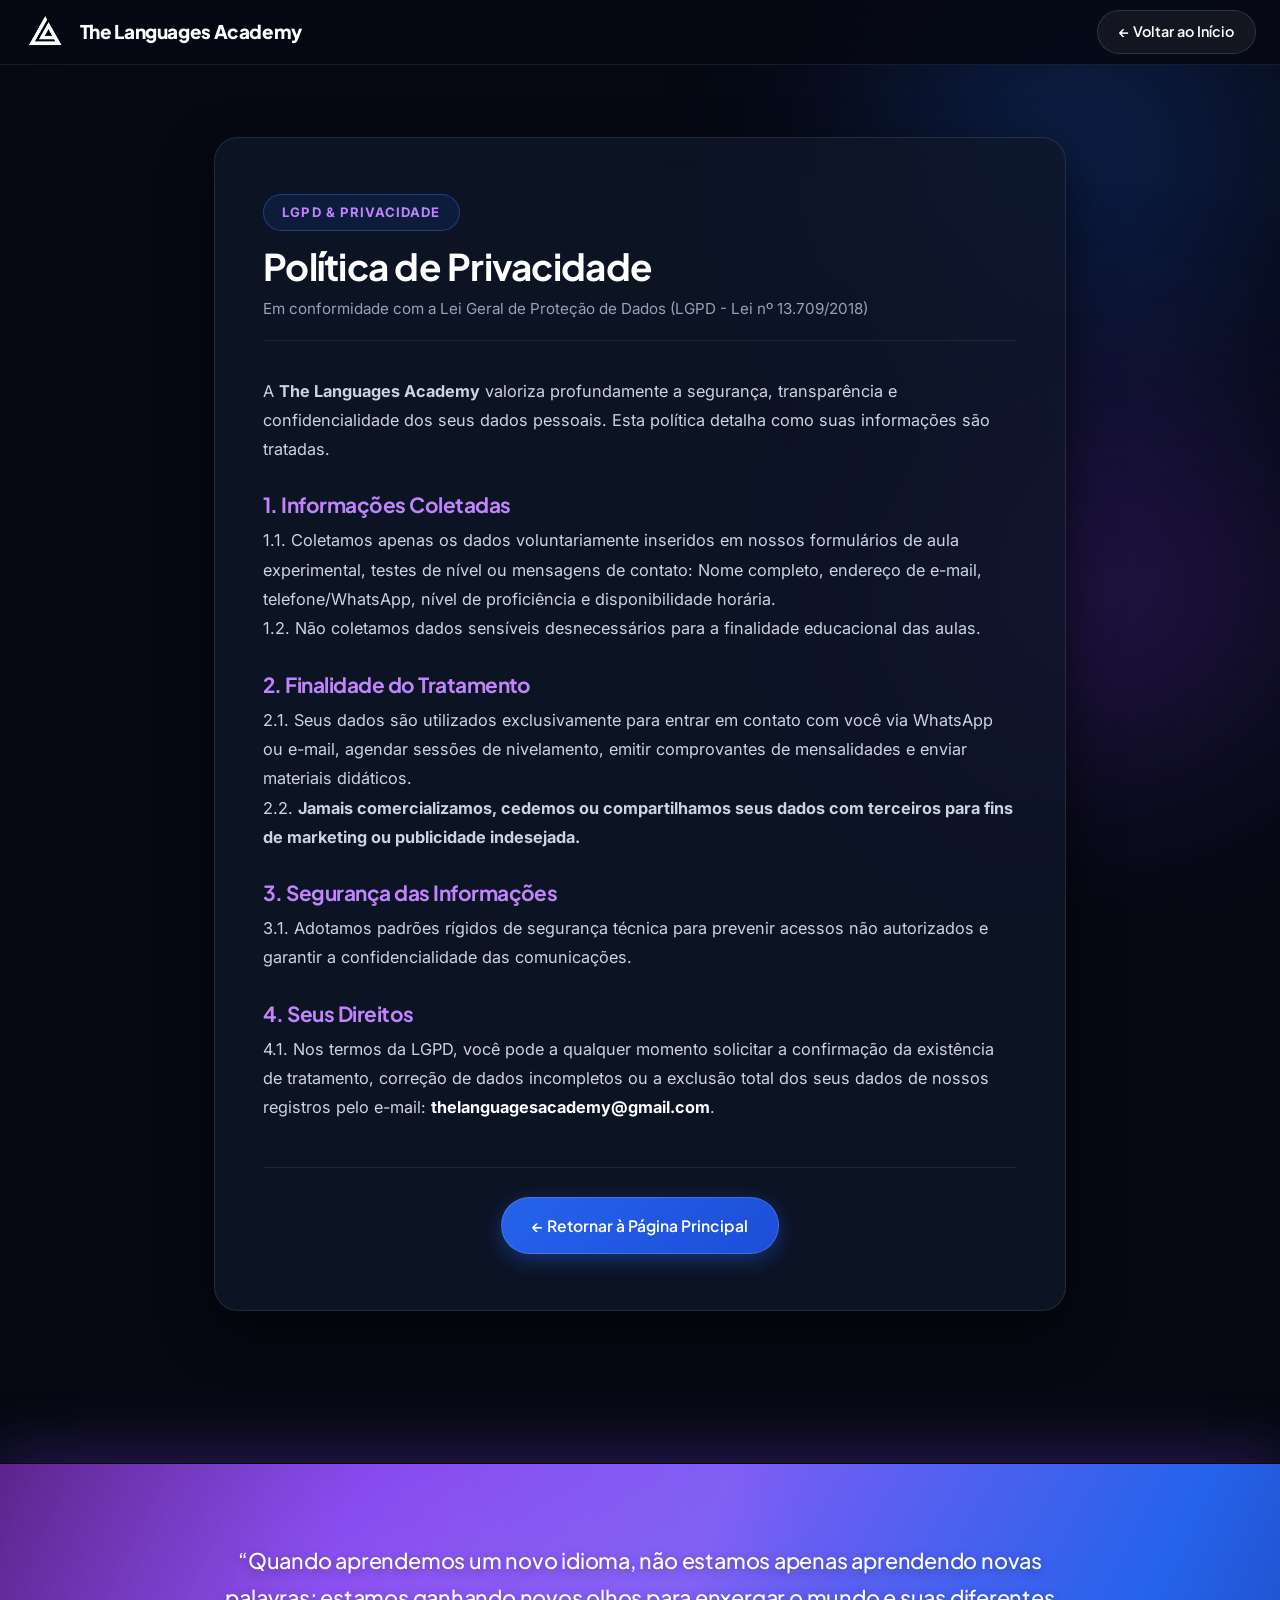
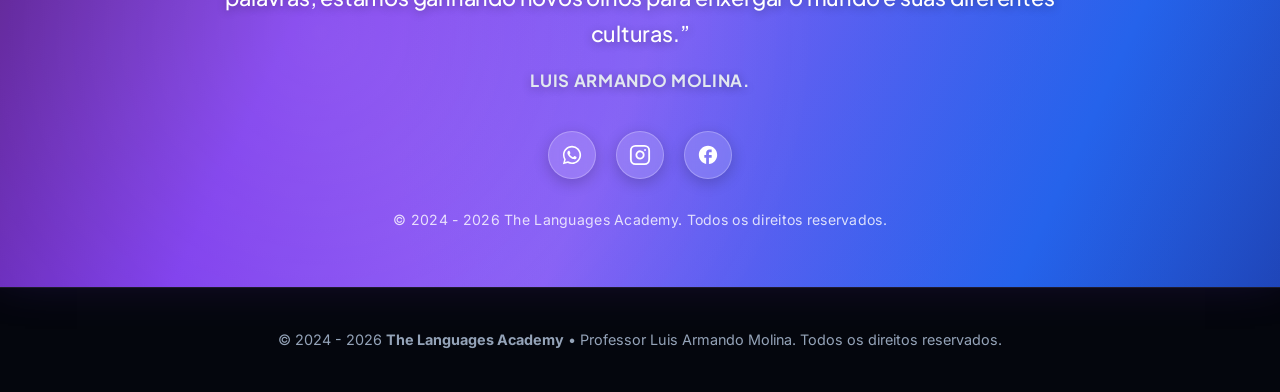
==== commit abe89ad3: "feat: apply Royal Purple & Electric Blue palette site-wide, implement 40-question stratified placeme" ====
--- a/privacidade.html
+++ b/privacidade.html
@@ -79,6 +79,35 @@
     </div>
   </main>
 
+  <!-- SIGNATURE FOOTER QUOTE BANNER -->
+  <div class="footer-quote-banner">
+    <div class="banner-wave-wrapper">
+      <svg viewBox="0 0 1440 100" preserveAspectRatio="none" class="banner-wave-svg">
+        <path d="M0,32 C360,95 820,0 1440,40 L1440,100 L0,100 Z"></path>
+      </svg>
+    </div>
+    <div class="banner-inner container">
+      <blockquote class="banner-quote-text">
+        “Quando aprendemos um novo idioma, não estamos apenas aprendendo novas palavras; estamos ganhando novos olhos para enxergar o mundo e suas diferentes culturas.”
+        <cite class="banner-author">Luis Armando Molina.</cite>
+      </blockquote>
+      <div class="banner-social-row">
+        <a href="https://wa.me/5554991863491" target="_blank" rel="noopener" aria-label="WhatsApp do Professor Luis" class="social-icon-circle">
+          <svg viewBox="0 0 24 24" width="22" height="22" fill="currentColor"><path d="M12.04 2c-5.46 0-9.91 4.45-9.91 9.91 0 1.75.46 3.45 1.32 4.95L2.05 22l5.25-1.38c1.45.79 3.08 1.21 4.74 1.21 5.46 0 9.91-4.45 9.91-9.91 0-2.65-1.03-5.14-2.9-7.01A9.816 9.816 0 0 0 12.04 2zm0 18.09c-1.48 0-2.93-.4-4.2-1.15l-.3-.18-3.12.82.83-3.04-.2-.31a8.106 8.106 0 0 1-1.25-4.32c0-4.5 3.66-8.16 8.16-8.16 2.18 0 4.23.85 5.77 2.39 1.54 1.54 2.39 3.59 2.39 5.77 0 4.5-3.66 8.17-8.08 8.17zm4.47-6.1c-.25-.12-1.47-.72-1.7-.81-.23-.08-.39-.12-.56.12-.17.25-.64.81-.79.97-.14.17-.29.19-.53.07-.25-.12-1.05-.39-1.99-1.23-.74-.66-1.23-1.47-1.38-1.72-.14-.25-.02-.38.11-.5.11-.11.25-.29.37-.43.12-.14.17-.25.25-.41.08-.17.04-.31-.02-.43s-.56-1.34-.76-1.84c-.2-.48-.41-.42-.56-.43h-.48c-.17 0-.43.06-.66.31-.22.25-.86.84-.86 2.05s.88 2.38 1 2.55c.12.17 1.73 2.65 4.2 3.71.59.25 1.05.41 1.41.52.59.19 1.13.16 1.56.1.48-.07 1.47-.6 1.68-1.18.21-.58.21-1.07.15-1.18-.06-.11-.23-.18-.47-.3z"/></svg>
+        </a>
+        <a href="https://www.instagram.com/thelanguages_academy" target="_blank" rel="noopener" aria-label="Instagram The Languages Academy" class="social-icon-circle">
+          <svg viewBox="0 0 24 24" width="22" height="22" fill="none" stroke="currentColor" stroke-width="2" stroke-linecap="round" stroke-linejoin="round"><rect x="2" y="2" width="20" height="20" rx="5" ry="5"></rect><path d="M16 11.37A4 4 0 1 1 12.63 8 4 4 0 0 1 16 11.37z"></path><line x1="17.5" y1="6.5" x2="17.51" y2="6.5"></line></svg>
+        </a>
+        <a href="https://www.facebook.com/share/15VxsHR9g6/" target="_blank" rel="noopener" aria-label="Facebook The Languages Academy" class="social-icon-circle">
+          <svg viewBox="0 0 24 24" width="22" height="22" fill="currentColor"><path d="M22 12c0-5.52-4.48-10-10-10S2 6.48 2 12c0 4.84 3.44 8.87 8 9.8V15H8v-3h2V9.5C10 7.57 11.57 6 13.5 6H16v3h-2c-.55 0-1 .45-1 1v2h3v3h-3v6.95c5.05-.5 9-4.76 9-9.95z"/></svg>
+        </a>
+      </div>
+      <div class="banner-copyright">
+        &copy; 2024 - 2026 The Languages Academy. Todos os direitos reservados.
+      </div>
+    </div>
+  </div>
+
   <footer class="footer-v2" style="padding: 2.5rem 0; margin-top: auto;">
     <div class="container" style="text-align: center; font-size: 0.9rem; color: #94A3B8;">
       &copy; 2024 - 2026 <strong>The Languages Academy</strong> • Professor Luis Armando Molina. Todos os direitos reservados.
--- a/css/styles.css
+++ b/css/styles.css
@@ -14,16 +14,29 @@
   --bg-glass: rgba(255, 255, 255, 0.04);
   --bg-glass-strong: rgba(255, 255, 255, 0.08);
 
-  /* Brand Accents */
+  /* Brand Accents - Signature Royal Purple & Electric Blue */
   --color-primary: #1D4ED8;
-  --color-primary-light: #3B82F6;
+  --color-primary-light: #2563EB;
   --color-primary-glow: #60A5FA;
-  --color-cyan: #06B6D4;
-  --color-cyan-glow: #22D3EE;
-  --color-coral: #FF5722;
-  --color-coral-hover: #F4511E;
+  
+  --color-purple: #A742F5;
+  --color-purple-dark: #7C3AED;
+  --color-purple-light: #C084FC;
+  --color-purple-glow: rgba(167, 66, 245, 0.45);
+
+  --color-cyan: #818CF8;
+  --color-cyan-glow: #C084FC;
+  
+  /* Remap coral to Royal Purple so all existing CTAs turn Purple */
+  --color-coral: #A742F5;
+  --color-coral-hover: #8A35D1;
   --color-amber: #F59E0B;
   --color-emerald: #10B981;
+
+  /* Gradients */
+  --gradient-brand: linear-gradient(135deg, #A742F5 0%, #2563EB 100%);
+  --gradient-brand-reverse: linear-gradient(135deg, #2563EB 0%, #A742F5 100%);
+  --gradient-purple: linear-gradient(135deg, #A742F5 0%, #7C3AED 100%);
 
   /* Text & Border */
   --text-white: #FFFFFF;
@@ -31,7 +44,7 @@
   --text-body: #94A3B8;
   --text-muted: #64748B;
   --border-subtle: rgba(255, 255, 255, 0.08);
-  --border-glow: rgba(59, 130, 246, 0.35);
+  --border-glow: rgba(167, 66, 245, 0.35);
 
   /* Fonts */
   --font-heading: 'Plus Jakarta Sans', sans-serif;
@@ -42,7 +55,8 @@
   --shadow-subtle: 0 4px 20px rgba(0, 0, 0, 0.25);
   --shadow-cinema: 0 20px 50px rgba(0, 0, 0, 0.6);
   --shadow-neon: 0 0 40px rgba(37, 99, 235, 0.35);
-  --shadow-coral: 0 8px 30px rgba(255, 87, 34, 0.35);
+  --shadow-purple: 0 8px 30px rgba(167, 66, 245, 0.45);
+  --shadow-coral: 0 8px 30px rgba(167, 66, 245, 0.45);
 
   --radius-sm: 10px;
   --radius-md: 18px;
@@ -268,17 +282,17 @@
   box-shadow: 0 10px 30px rgba(37, 99, 235, 0.6);
 }
 
-.btn-v2-coral {
-  background: linear-gradient(135deg, #FF5722 0%, #E64A19 100%);
+.btn-v2-purple, .btn-v2-coral {
+  background: linear-gradient(135deg, #A742F5 0%, #7C3AED 100%);
   color: var(--text-white);
-  box-shadow: var(--shadow-coral);
+  box-shadow: 0 8px 25px rgba(167, 66, 245, 0.45);
   border-color: rgba(255, 255, 255, 0.2);
 }
 
-.btn-v2-coral:hover {
-  background: linear-gradient(135deg, #FF7043 0%, #FF5722 100%);
+.btn-v2-purple:hover, .btn-v2-coral:hover {
+  background: linear-gradient(135deg, #B55CF8 0%, #8A35D1 100%);
   transform: translateY(-3px) scale(1.02);
-  box-shadow: 0 12px 35px rgba(255, 87, 34, 0.55);
+  box-shadow: 0 12px 35px rgba(167, 66, 245, 0.65);
 }
 
 .btn-v2-glass {
@@ -360,145 +374,203 @@
   box-shadow: 0 10px 25px rgba(37, 211, 102, 0.5);
 }
 
-/* ================= HEADER / NAVBAR 2.0 ================= */
+/* ================= COMPACT HEADER / NAVBAR 2.0 ================= */
 .header-v2 {
   position: sticky;
   top: 0;
-  z-index: 100;
-  background: rgba(6, 9, 19, 0.75);
-  backdrop-filter: blur(16px);
-  -webkit-backdrop-filter: blur(16px);
+  z-index: 1000;
+  background: rgba(6, 9, 19, 0.85);
+  backdrop-filter: blur(20px);
+  -webkit-backdrop-filter: blur(20px);
   border-bottom: 1px solid var(--border-subtle);
   transition: var(--transition-smooth);
 }
 
 .header-v2.scrolled {
-  background: rgba(6, 9, 19, 0.94);
-  box-shadow: 0 10px 30px rgba(0, 0, 0, 0.5);
-  border-bottom-color: rgba(59, 130, 246, 0.2);
+  background: rgba(6, 9, 19, 0.96);
+  box-shadow: 0 10px 30px rgba(0, 0, 0, 0.6);
+  border-bottom-color: rgba(59, 130, 246, 0.25);
 }
 
 .nav-container-v2 {
   display: flex;
   align-items: center;
   justify-content: space-between;
-  height: 84px;
+  height: 64px;
 }
 
 .brand-v2 {
   display: flex;
   align-items: center;
-  gap: 0.9rem;
+  gap: 0.85rem;
   font-family: var(--font-heading);
   font-weight: 800;
-  font-size: 1.28rem;
+  font-size: 1.18rem;
   color: var(--text-white);
   letter-spacing: -0.02em;
 }
 
 .brand-v2 img {
-  height: 46px;
+  height: 38px;
   width: auto;
   object-fit: contain;
-  filter: drop-shadow(0 2px 8px rgba(0, 0, 0, 0.4));
-}
-
-.nav-menu-v2 {
-  display: flex;
-  align-items: center;
-  gap: 1.8rem;
-  list-style: none;
-}
-
-.nav-link-v2 {
-  font-size: 0.94rem;
-  font-weight: 500;
-  color: #CBD5E1;
-  padding: 0.5rem 0.2rem;
-  position: relative;
-}
-
-.nav-link-v2:hover {
-  color: #FFFFFF;
-}
-
-.nav-link-v2::after {
-  content: '';
-  position: absolute;
-  bottom: 0;
-  left: 0;
-  width: 0%;
+  filter: drop-shadow(0 2px 8px rgba(0, 0, 0, 0.5));
+}
+
+.header-right-v2 {
+  display: flex;
+  align-items: center;
+  gap: 1rem;
+  position: relative;
+}
+
+/* Dropdown Menu Trigger */
+.nav-dropdown-wrapper {
+  position: relative;
+}
+
+.nav-menu-btn-v2 {
+  background: rgba(255, 255, 255, 0.06);
+  border: 1px solid rgba(255, 255, 255, 0.14);
+  border-radius: var(--radius-full);
+  padding: 0.52rem 1.15rem;
+  color: #FFFFFF;
+  font-family: var(--font-heading);
+  font-weight: 600;
+  font-size: 0.92rem;
+  display: flex;
+  align-items: center;
+  gap: 0.6rem;
+  cursor: pointer;
+  transition: var(--transition-fast);
+  outline: none;
+}
+
+.nav-menu-btn-v2:hover, .nav-menu-btn-v2.active {
+  background: rgba(255, 255, 255, 0.14);
+  border-color: var(--color-cyan-glow);
+  box-shadow: 0 0 15px rgba(6, 182, 212, 0.3);
+}
+
+.nav-menu-btn-v2 .menu-icon-bars {
+  display: flex;
+  flex-direction: column;
+  gap: 3.5px;
+  width: 16px;
+}
+
+.nav-menu-btn-v2 .menu-icon-bars span {
+  display: block;
   height: 2px;
-  background: linear-gradient(90deg, var(--color-cyan), var(--color-primary-light));
+  background-color: var(--color-cyan-glow);
+  border-radius: 2px;
   transition: var(--transition-fast);
 }
 
-.nav-link-v2:hover::after {
-  width: 100%;
-}
-
-/* Dropdown */
-.dropdown-v2 {
-  position: relative;
-}
-
-.dropdown-trigger-v2 {
-  display: flex;
-  align-items: center;
-  gap: 0.35rem;
-  cursor: pointer;
-  font-size: 0.94rem;
-  font-weight: 500;
-  color: #CBD5E1;
-}
-
-.dropdown-menu-v2 {
+.nav-menu-btn-v2 .chevron-icon {
+  color: #94A3B8;
+  transition: transform 0.25s ease;
+}
+
+.nav-menu-btn-v2.active .chevron-icon {
+  transform: rotate(180deg);
+  color: #FFFFFF;
+}
+
+/* Glassmorphism Floating Dropdown Panel */
+.nav-dropdown-panel-v2 {
   position: absolute;
   top: calc(100% + 14px);
-  left: 0;
-  background: rgba(15, 23, 42, 0.95);
-  backdrop-filter: blur(20px);
-  border-radius: var(--radius-md);
-  box-shadow: 0 15px 35px rgba(0, 0, 0, 0.5);
-  border: 1px solid var(--border-subtle);
-  min-width: 230px;
-  padding: 0.6rem;
+  right: 0;
+  width: 520px;
+  max-width: 92vw;
+  background: rgba(11, 19, 43, 0.96);
+  backdrop-filter: blur(24px);
+  -webkit-backdrop-filter: blur(24px);
+  border: 1px solid rgba(59, 130, 246, 0.35);
+  border-radius: var(--radius-xl);
+  box-shadow: 0 25px 60px rgba(0, 0, 0, 0.75), 0 0 35px rgba(37, 99, 235, 0.25);
+  padding: 1.8rem;
   opacity: 0;
   visibility: hidden;
-  transform: translateY(10px);
-  transition: var(--transition-smooth);
-  z-index: 50;
-  list-style: none;
-}
-
-.dropdown-v2:hover .dropdown-menu-v2 {
+  pointer-events: none;
+  transform: translateY(12px) scale(0.97);
+  transition: all 0.25s cubic-bezier(0.16, 1, 0.3, 1);
+  z-index: 1000;
+}
+
+.nav-dropdown-panel-v2.open {
   opacity: 1;
   visibility: visible;
-  transform: translateY(0);
-}
-
-.dropdown-menu-v2 li a {
-  display: flex;
-  align-items: center;
-  gap: 0.75rem;
-  padding: 0.7rem 0.9rem;
+  pointer-events: auto;
+  transform: translateY(0) scale(1);
+}
+
+.dropdown-panel-grid {
+  display: grid;
+  grid-template-columns: 1fr 1fr;
+  gap: 1.8rem;
+}
+
+.dropdown-panel-col {
+  display: flex;
+  flex-direction: column;
+}
+
+.dropdown-col-title {
+  font-size: 0.72rem;
+  text-transform: uppercase;
+  letter-spacing: 0.08em;
+  color: var(--color-cyan-glow);
+  font-weight: 700;
+  margin-bottom: 0.75rem;
+  display: block;
+}
+
+.dropdown-links-list {
+  list-style: none;
+  display: flex;
+  flex-direction: column;
+  gap: 0.3rem;
+}
+
+.dropdown-item-link {
+  display: flex;
+  align-items: center;
+  gap: 0.65rem;
+  padding: 0.55rem 0.75rem;
   border-radius: 10px;
+  color: #CBD5E1;
   font-size: 0.92rem;
-  color: #E2E8F0;
-}
-
-.dropdown-menu-v2 li a:hover {
-  background: rgba(59, 130, 246, 0.15);
-  color: var(--color-cyan-glow);
-}
-
-.menu-toggle-v2 {
-  display: none;
-  background: none;
-  border: none;
-  cursor: pointer;
-  color: var(--text-white);
-  padding: 0.5rem;
+  font-weight: 500;
+  transition: var(--transition-fast);
+}
+
+.dropdown-item-link:hover {
+  background: rgba(37, 99, 235, 0.2);
+  color: #FFFFFF;
+  transform: translateX(4px);
+}
+
+.dropdown-item-link .nav-icon {
+  font-size: 1.05rem;
+  flex-shrink: 0;
+}
+
+.dropdown-panel-footer {
+  margin-top: 1.3rem;
+  padding-top: 1.1rem;
+  border-top: 1px solid rgba(255, 255, 255, 0.08);
+}
+
+.nav-quick-cta {
+  padding: 0.52rem 1.3rem;
+  font-size: 0.9rem;
+}
+
+/* Hide any legacy mobile drawer */
+.mobile-drawer-v2 {
+  display: none !important;
 }
 
 /* ================= PARALLAX HERO SECTION 2.0 ================= */
@@ -597,7 +669,7 @@
 }
 
 .gradient-shimmer {
-  background: linear-gradient(135deg, #FFFFFF 0%, #93C5FD 50%, var(--color-cyan-glow) 100%);
+  background: linear-gradient(135deg, #FFFFFF 0%, #C084FC 50%, #60A5FA 100%);
   -webkit-background-clip: text;
   -webkit-text-fill-color: transparent;
 }
@@ -758,10 +830,10 @@
 }
 
 .lang-tab-btn.active {
-  background: linear-gradient(135deg, rgba(37, 99, 235, 0.3) 0%, rgba(6, 182, 212, 0.2) 100%);
-  border-color: var(--color-cyan);
-  color: #FFFFFF;
-  box-shadow: 0 0 25px rgba(6, 182, 212, 0.3);
+  background: linear-gradient(135deg, rgba(167, 66, 245, 0.35) 0%, rgba(37, 99, 235, 0.25) 100%);
+  border-color: var(--color-purple);
+  color: #FFFFFF;
+  box-shadow: 0 0 25px rgba(167, 66, 245, 0.4);
 }
 
 .lang-tab-panel {
@@ -870,14 +942,14 @@
   box-shadow: 0 8px 25px rgba(37, 99, 235, 0.4);
 }
 
-.icon-gradient-cyan {
-  background: linear-gradient(135deg, #06B6D4 0%, #0284C7 100%);
-  box-shadow: 0 8px 25px rgba(6, 182, 212, 0.4);
+.icon-gradient-cyan, .icon-gradient-purple {
+  background: linear-gradient(135deg, #A742F5 0%, #7C3AED 100%);
+  box-shadow: 0 8px 25px rgba(167, 66, 245, 0.4);
 }
 
 .icon-gradient-coral {
-  background: linear-gradient(135deg, #FF5722 0%, #E64A19 100%);
-  box-shadow: 0 8px 25px rgba(255, 87, 34, 0.4);
+  background: linear-gradient(135deg, #8B5CF6 0%, #6366F1 100%);
+  box-shadow: 0 8px 25px rgba(139, 92, 246, 0.4);
 }
 
 .pillar-card-v2 h3 {
@@ -1203,9 +1275,9 @@
 }
 
 .pricing-card-v2.featured-deck {
-  background: linear-gradient(180deg, rgba(30, 58, 138, 0.3) 0%, rgba(15, 23, 42, 0.9) 100%);
-  border: 2px solid var(--color-primary-light);
-  box-shadow: 0 15px 40px rgba(0, 0, 0, 0.6), 0 0 35px rgba(37, 99, 235, 0.35);
+  background: linear-gradient(180deg, rgba(124, 58, 237, 0.25) 0%, rgba(15, 23, 42, 0.9) 100%);
+  border: 2px solid var(--color-purple);
+  box-shadow: 0 15px 40px rgba(0, 0, 0, 0.6), 0 0 35px rgba(167, 66, 245, 0.45);
 }
 
 .deck-badge-popular {
@@ -1213,7 +1285,7 @@
   top: -14px;
   left: 50%;
   transform: translateX(-50%);
-  background: linear-gradient(135deg, var(--color-coral), #E64A19);
+  background: linear-gradient(135deg, #A742F5 0%, #7C3AED 100%);
   color: #FFFFFF;
   font-size: 0.75rem;
   font-weight: 700;
@@ -1221,7 +1293,7 @@
   letter-spacing: 0.06em;
   padding: 0.4rem 1.1rem;
   border-radius: var(--radius-full);
-  box-shadow: var(--shadow-coral);
+  box-shadow: 0 6px 20px rgba(167, 66, 245, 0.45);
   white-space: nowrap;
 }
 
@@ -1728,43 +1800,31 @@
 }
 
 @media (max-width: 768px) {
-  .nav-menu-v2, .nav-cta-v2 {
-    display: none;
-  }
-
-  .menu-toggle-v2 {
-    display: block;
-  }
-
-  .mobile-drawer-v2 {
-    display: flex;
-    flex-direction: column;
-    position: fixed;
-    top: 84px;
-    left: 0;
-    right: 0;
-    background: #090E1D;
-    padding: 1.8rem;
-    box-shadow: 0 15px 35px rgba(0, 0, 0, 0.7);
-    border-bottom: 1px solid var(--border-subtle);
-    transform: translateY(-120%);
-    transition: var(--transition-smooth);
-    z-index: 99;
-  }
-
-  .mobile-drawer-v2.open {
-    transform: translateY(0);
-  }
-
-  .mobile-drawer-v2 li {
-    padding: 0.85rem 0;
-    border-bottom: 1px solid rgba(255, 255, 255, 0.06);
-  }
-
   .hero-v2-title {
     font-size: 2.3rem;
   }
 
+  .nav-dropdown-panel-v2 {
+    width: 330px;
+    right: -10px;
+    padding: 1.3rem;
+    max-height: 82vh;
+    overflow-y: auto;
+  }
+
+  .dropdown-panel-grid {
+    grid-template-columns: 1fr;
+    gap: 1.2rem;
+  }
+
+  .brand-v2 span {
+    font-size: 1.05rem;
+  }
+
+  .nav-quick-cta {
+    display: none;
+  }
+
   .dual-photo-wrapper {
     grid-template-columns: 1fr;
   }
@@ -1781,3 +1841,685 @@
     grid-template-columns: 1fr;
   }
 }
+
+/* ================= SIGNATURE FOOTER QUOTE BANNER ================= */
+.footer-quote-banner {
+  position: relative;
+  width: 100%;
+  background: linear-gradient(115deg, #581C87 0%, #7C3AED 25%, #8B5CF6 50%, #2563EB 82%, #1E40AF 100%);
+  color: #FFFFFF;
+  padding: 5rem 1.5rem 3.5rem;
+  text-align: center;
+  overflow: hidden;
+  margin-top: 3.5rem;
+  box-shadow: 0 -15px 50px rgba(124, 58, 237, 0.25);
+}
+
+.footer-quote-banner::before {
+  content: '';
+  position: absolute;
+  inset: 0;
+  background: radial-gradient(circle at 25% 40%, rgba(255, 255, 255, 0.12), transparent 50%),
+              radial-gradient(circle at 80% 60%, rgba(37, 99, 235, 0.3), transparent 60%);
+  pointer-events: none;
+}
+
+.banner-wave-wrapper {
+  position: absolute;
+  top: 0;
+  left: 0;
+  width: 100%;
+  overflow: hidden;
+  line-height: 0;
+  transform: translateY(-98%);
+}
+
+.banner-wave-svg {
+  position: relative;
+  display: block;
+  width: calc(100% + 1.3px);
+  height: 55px;
+  fill: #060913;
+}
+
+.banner-inner {
+  position: relative;
+  z-index: 2;
+  max-width: 920px;
+  margin: 0 auto;
+}
+
+.banner-quote-text {
+  font-family: var(--font-heading);
+  font-size: 1.35rem;
+  font-weight: 500;
+  line-height: 1.7;
+  color: #FFFFFF;
+  margin: 0 auto 1.8rem;
+  text-shadow: 0 2px 10px rgba(0, 0, 0, 0.3);
+  letter-spacing: -0.01em;
+}
+
+.banner-author {
+  display: block;
+  font-size: 1.05rem;
+  font-weight: 700;
+  color: #E2E8F0;
+  margin-top: 0.9rem;
+  font-style: normal;
+  letter-spacing: 0.04em;
+  text-transform: uppercase;
+}
+
+.banner-social-row {
+  display: flex;
+  justify-content: center;
+  align-items: center;
+  gap: 1.25rem;
+  margin: 2.2rem 0 1.8rem;
+}
+
+.social-icon-circle {
+  display: inline-flex;
+  align-items: center;
+  justify-content: center;
+  width: 48px;
+  height: 48px;
+  border-radius: 50%;
+  background: rgba(255, 255, 255, 0.15);
+  backdrop-filter: blur(8px);
+  border: 1px solid rgba(255, 255, 255, 0.25);
+  color: #FFFFFF;
+  transition: var(--transition-smooth);
+  box-shadow: 0 4px 15px rgba(0, 0, 0, 0.2);
+}
+
+.social-icon-circle:hover {
+  background: #FFFFFF;
+  color: #7C3AED;
+  transform: translateY(-4px) scale(1.1);
+  box-shadow: 0 8px 25px rgba(255, 255, 255, 0.4);
+}
+
+.social-icon-circle svg {
+  width: 22px;
+  height: 22px;
+}
+
+.banner-copyright {
+  font-size: 0.88rem;
+  color: rgba(255, 255, 255, 0.8);
+  letter-spacing: 0.02em;
+}
+
+/* ================= DIAGNOSTIC PLACEMENT TEST ENGINE UI ================= */
+.quiz-welcome-card {
+  background: rgba(15, 23, 42, 0.75);
+  backdrop-filter: blur(20px);
+  border: 1px solid rgba(167, 66, 245, 0.3);
+  border-radius: var(--radius-xl);
+  padding: 3.5rem 3rem;
+  max-width: 860px;
+  margin: 0 auto;
+  box-shadow: 0 20px 50px rgba(0, 0, 0, 0.5), 0 0 35px rgba(167, 66, 245, 0.2);
+  text-align: center;
+}
+
+.quiz-welcome-badge {
+  display: inline-block;
+  padding: 0.4rem 1.1rem;
+  border-radius: var(--radius-full);
+  background: rgba(167, 66, 245, 0.2);
+  border: 1px solid rgba(167, 66, 245, 0.5);
+  color: #C084FC;
+  font-size: 0.82rem;
+  font-weight: 700;
+  letter-spacing: 0.08em;
+  margin-bottom: 1.2rem;
+}
+
+.quiz-welcome-title {
+  font-size: 2.3rem;
+  color: #FFFFFF;
+  margin-bottom: 1rem;
+  line-height: 1.25;
+}
+
+.quiz-welcome-desc {
+  font-size: 1.08rem;
+  color: #94A3B8;
+  max-width: 680px;
+  margin: 0 auto 2.2rem;
+  line-height: 1.7;
+}
+
+.quiz-features-grid {
+  display: grid;
+  grid-template-columns: 1fr 1fr;
+  gap: 1.3rem;
+  text-align: left;
+  margin: 2.2rem 0;
+}
+
+.quiz-feature-item {
+  display: flex;
+  gap: 1rem;
+  align-items: flex-start;
+  background: rgba(255, 255, 255, 0.03);
+  border: 1px solid rgba(255, 255, 255, 0.06);
+  border-radius: 14px;
+  padding: 1.1rem 1.2rem;
+  transition: var(--transition-fast);
+}
+
+.quiz-feature-item:hover {
+  background: rgba(167, 66, 245, 0.08);
+  border-color: rgba(167, 66, 245, 0.3);
+}
+
+.quiz-feature-icon {
+  font-size: 1.6rem;
+  flex-shrink: 0;
+  margin-top: -2px;
+}
+
+.quiz-feature-item strong {
+  display: block;
+  color: #FFFFFF;
+  font-size: 0.98rem;
+  margin-bottom: 0.25rem;
+}
+
+.quiz-feature-item p {
+  font-size: 0.85rem;
+  color: #94A3B8;
+  line-height: 1.5;
+  margin: 0;
+}
+
+/* Floating Countdown Timer */
+.quiz-timer-badge {
+  position: fixed;
+  top: 86px;
+  right: 28px;
+  z-index: 999;
+  display: inline-flex;
+  align-items: center;
+  gap: 0.55rem;
+  background: linear-gradient(135deg, #A742F5 0%, #7C3AED 100%);
+  color: #FFFFFF;
+  font-family: var(--font-heading);
+  font-weight: 700;
+  font-size: 1.15rem;
+  padding: 0.65rem 1.35rem;
+  border-radius: var(--radius-full);
+  box-shadow: 0 6px 25px rgba(167, 66, 245, 0.45);
+  border: 1px solid rgba(255, 255, 255, 0.25);
+  letter-spacing: 0.04em;
+  transition: var(--transition-smooth);
+}
+
+.timer-warning {
+  background: linear-gradient(135deg, #EF4444 0%, #DC2626 100%) !important;
+  box-shadow: 0 0 30px rgba(239, 68, 68, 0.7) !important;
+  animation: pulseTimer 1s infinite alternate;
+}
+
+@keyframes pulseTimer {
+  0% { transform: scale(1); }
+  100% { transform: scale(1.08); }
+}
+
+/* Active Quiz Card */
+.quiz-runner-container {
+  background: rgba(15, 23, 42, 0.75);
+  backdrop-filter: blur(20px);
+  border: 1px solid rgba(255, 255, 255, 0.1);
+  border-radius: var(--radius-xl);
+  padding: 2.8rem 2.6rem;
+  max-width: 860px;
+  margin: 0 auto;
+  box-shadow: var(--shadow-cinema);
+  position: relative;
+}
+
+.quiz-runner-header {
+  margin-bottom: 2rem;
+}
+
+.quiz-progress-meta {
+  display: flex;
+  justify-content: space-between;
+  align-items: center;
+  margin-bottom: 0.75rem;
+  font-size: 0.95rem;
+  font-weight: 600;
+  color: #E2E8F0;
+}
+
+.quiz-level-pill {
+  display: inline-block;
+  padding: 0.3rem 0.9rem;
+  border-radius: var(--radius-full);
+  background: rgba(167, 66, 245, 0.2);
+  border: 1px solid rgba(167, 66, 245, 0.4);
+  color: #C084FC;
+  font-size: 0.8rem;
+  font-weight: 700;
+}
+
+.quiz-progress-track {
+  height: 8px;
+  border-radius: 9999px;
+  background: rgba(255, 255, 255, 0.08);
+  overflow: hidden;
+}
+
+.quiz-progress-bar {
+  height: 100%;
+  background: linear-gradient(90deg, #A742F5 0%, #2563EB 100%);
+  border-radius: 9999px;
+  transition: width 0.3s ease;
+}
+
+.quiz-question-box {
+  background: rgba(30, 41, 59, 0.5);
+  border-left: 4px solid #A742F5;
+  border-radius: 0 16px 16px 0;
+  padding: 2rem 2.2rem;
+  margin-bottom: 2.2rem;
+}
+
+.quiz-q-title {
+  display: flex;
+  gap: 1.1rem;
+  align-items: flex-start;
+  margin-bottom: 1.8rem;
+}
+
+.quiz-q-num {
+  font-family: var(--font-heading);
+  font-weight: 800;
+  font-size: 1.25rem;
+  color: #A742F5;
+  flex-shrink: 0;
+}
+
+.quiz-q-text {
+  font-size: 1.25rem;
+  font-weight: 600;
+  color: #FFFFFF;
+  line-height: 1.6;
+}
+
+.quiz-options-list {
+  display: flex;
+  flex-direction: column;
+  gap: 0.9rem;
+}
+
+.quiz-option-card {
+  display: flex;
+  align-items: center;
+  gap: 1.1rem;
+  padding: 1.05rem 1.3rem;
+  background: rgba(255, 255, 255, 0.04);
+  border: 1px solid rgba(255, 255, 255, 0.09);
+  border-radius: 12px;
+  cursor: pointer;
+  transition: var(--transition-fast);
+}
+
+.quiz-option-card:hover {
+  background: rgba(167, 66, 245, 0.12);
+  border-color: rgba(167, 66, 245, 0.4);
+  transform: translateX(4px);
+}
+
+.quiz-option-card.selected {
+  background: rgba(167, 66, 245, 0.22);
+  border-color: #A742F5;
+  box-shadow: 0 0 20px rgba(167, 66, 245, 0.3);
+}
+
+.option-bubble {
+  width: 32px;
+  height: 32px;
+  border-radius: 50%;
+  display: inline-flex;
+  align-items: center;
+  justify-content: center;
+  font-weight: 700;
+  font-size: 0.92rem;
+  background: rgba(255, 255, 255, 0.08);
+  color: #E2E8F0;
+  flex-shrink: 0;
+  transition: var(--transition-fast);
+}
+
+.quiz-option-card.selected .option-bubble {
+  background: #A742F5;
+  color: #FFFFFF;
+}
+
+.option-label {
+  font-size: 1.02rem;
+  color: #F1F5F9;
+  font-weight: 500;
+}
+
+.quiz-nav-row {
+  display: flex;
+  justify-content: space-between;
+  align-items: center;
+  margin-bottom: 2rem;
+}
+
+.quiz-matrix-wrap {
+  border-top: 1px solid rgba(255, 255, 255, 0.08);
+  padding-top: 1.5rem;
+}
+
+.matrix-label {
+  font-size: 0.85rem;
+  color: #94A3B8;
+  margin-bottom: 0.85rem;
+}
+
+.quiz-matrix-grid {
+  display: flex;
+  flex-wrap: wrap;
+  gap: 0.45rem;
+}
+
+.matrix-dot {
+  width: 34px;
+  height: 34px;
+  border-radius: 8px;
+  background: rgba(255, 255, 255, 0.05);
+  border: 1px solid rgba(255, 255, 255, 0.1);
+  color: #94A3B8;
+  font-size: 0.8rem;
+  font-weight: 600;
+  cursor: pointer;
+  transition: var(--transition-fast);
+  display: inline-flex;
+  align-items: center;
+  justify-content: center;
+}
+
+.matrix-dot:hover {
+  border-color: #A742F5;
+  color: #FFFFFF;
+}
+
+.matrix-dot.answered {
+  background: rgba(167, 66, 245, 0.25);
+  border-color: #A742F5;
+  color: #FFFFFF;
+}
+
+.matrix-dot.active {
+  border: 2px solid #2563EB;
+  box-shadow: 0 0 10px rgba(37, 99, 235, 0.5);
+}
+
+/* Results Card & Dashboard */
+.quiz-results-card {
+  background: rgba(15, 23, 42, 0.8);
+  backdrop-filter: blur(20px);
+  border: 1px solid rgba(167, 66, 245, 0.35);
+  border-radius: var(--radius-xl);
+  padding: 3.5rem 3rem;
+  max-width: 920px;
+  margin: 0 auto;
+  box-shadow: var(--shadow-cinema), 0 0 45px rgba(167, 66, 245, 0.25);
+}
+
+.results-header {
+  text-align: center;
+  margin-bottom: 2.8rem;
+}
+
+.results-tag {
+  display: inline-block;
+  padding: 0.4rem 1.1rem;
+  border-radius: var(--radius-full);
+  background: rgba(16, 185, 129, 0.15);
+  border: 1px solid rgba(16, 185, 129, 0.4);
+  color: #34D399;
+  font-size: 0.82rem;
+  font-weight: 700;
+  letter-spacing: 0.08em;
+  margin-bottom: 1rem;
+}
+
+.results-title {
+  font-size: 2.3rem;
+  color: #FFFFFF;
+  margin-bottom: 0.65rem;
+}
+
+.results-subtitle {
+  font-size: 1.05rem;
+  color: #94A3B8;
+  max-width: 660px;
+  margin: 0 auto;
+}
+
+.results-overview-grid {
+  display: grid;
+  grid-template-columns: 280px 1fr;
+  gap: 2.2rem;
+  align-items: center;
+  background: rgba(255, 255, 255, 0.03);
+  border: 1px solid rgba(255, 255, 255, 0.08);
+  border-radius: 20px;
+  padding: 2.2rem;
+  margin-bottom: 2.8rem;
+}
+
+.overview-score-box {
+  text-align: center;
+  border-right: 1px solid rgba(255, 255, 255, 0.08);
+  padding-right: 2rem;
+}
+
+.score-circle {
+  display: inline-flex;
+  align-items: baseline;
+  justify-content: center;
+  gap: 0.3rem;
+  margin-bottom: 0.65rem;
+}
+
+.score-number {
+  font-family: var(--font-heading);
+  font-size: 4.2rem;
+  font-weight: 800;
+  color: #FFFFFF;
+  line-height: 1;
+}
+
+.score-max {
+  font-size: 1.4rem;
+  color: #94A3B8;
+  font-weight: 600;
+}
+
+.score-label {
+  font-size: 0.92rem;
+  color: #CBD5E1;
+  font-weight: 500;
+}
+
+.level-badge-cefr {
+  display: inline-block;
+  padding: 0.35rem 1rem;
+  border-radius: var(--radius-full);
+  background: linear-gradient(135deg, #A742F5 0%, #2563EB 100%);
+  color: #FFFFFF;
+  font-size: 0.85rem;
+  font-weight: 800;
+  letter-spacing: 0.06em;
+  margin-bottom: 0.75rem;
+}
+
+.level-name {
+  font-size: 1.65rem;
+  color: #FFFFFF;
+  margin-bottom: 0.5rem;
+}
+
+.level-desc {
+  font-size: 0.98rem;
+  color: #94A3B8;
+  line-height: 1.6;
+}
+
+.diagnostic-breakdown-section {
+  margin-bottom: 2.8rem;
+}
+
+.breakdown-title {
+  font-size: 1.25rem;
+  color: #FFFFFF;
+  margin-bottom: 1.4rem;
+  font-weight: 700;
+}
+
+.breakdown-grid {
+  display: grid;
+  grid-template-columns: repeat(4, 1fr);
+  gap: 1.1rem;
+}
+
+.breakdown-card {
+  background: rgba(255, 255, 255, 0.03);
+  border: 1px solid rgba(255, 255, 255, 0.07);
+  border-radius: 14px;
+  padding: 1.3rem 1.1rem;
+  transition: var(--transition-fast);
+}
+
+.breakdown-card:hover {
+  border-color: rgba(167, 66, 245, 0.3);
+  transform: translateY(-2px);
+}
+
+.breakdown-head {
+  display: flex;
+  justify-content: space-between;
+  align-items: center;
+  margin-bottom: 0.85rem;
+}
+
+.breakdown-lvl {
+  font-weight: 700;
+  font-size: 0.95rem;
+  color: #FFFFFF;
+}
+
+.breakdown-badge {
+  font-size: 0.7rem;
+  font-weight: 700;
+  padding: 0.2rem 0.55rem;
+  border-radius: 9999px;
+}
+
+.status-high {
+  background: rgba(16, 185, 129, 0.2);
+  color: #34D399;
+}
+
+.status-med {
+  background: rgba(245, 158, 11, 0.2);
+  color: #FBBF24;
+}
+
+.status-low {
+  background: rgba(239, 68, 68, 0.2);
+  color: #F87171;
+}
+
+.breakdown-score {
+  font-family: var(--font-heading);
+  font-size: 1.8rem;
+  font-weight: 800;
+  color: #FFFFFF;
+  line-height: 1;
+  margin-bottom: 0.65rem;
+}
+
+.breakdown-track {
+  height: 6px;
+  background: rgba(255, 255, 255, 0.08);
+  border-radius: 9999px;
+  overflow: hidden;
+  margin-bottom: 0.85rem;
+}
+
+.breakdown-bar {
+  height: 100%;
+  background: linear-gradient(90deg, #A742F5 0%, #2563EB 100%);
+  border-radius: 9999px;
+}
+
+.breakdown-desc {
+  font-size: 0.78rem;
+  color: #94A3B8;
+  line-height: 1.45;
+  margin: 0;
+}
+
+.pedagogical-advice-box {
+  background: linear-gradient(135deg, rgba(124, 58, 237, 0.15) 0%, rgba(37, 99, 235, 0.1) 100%);
+  border: 1px solid rgba(167, 66, 245, 0.3);
+  border-radius: 18px;
+  padding: 2.2rem;
+}
+
+.results-actions-row {
+  display: flex;
+  flex-wrap: wrap;
+  gap: 1rem;
+  align-items: center;
+}
+
+@media (max-width: 860px) {
+  .quiz-features-grid {
+    grid-template-columns: 1fr;
+  }
+  .results-overview-grid {
+    grid-template-columns: 1fr;
+    text-align: center;
+  }
+  .overview-score-box {
+    border-right: none;
+    border-bottom: 1px solid rgba(255, 255, 255, 0.08);
+    padding-right: 0;
+    padding-bottom: 1.5rem;
+  }
+  .breakdown-grid {
+    grid-template-columns: 1fr 1fr;
+  }
+  .quiz-timer-badge {
+    top: 72px;
+    right: 15px;
+    font-size: 0.95rem;
+    padding: 0.5rem 1rem;
+  }
+}
+
+@media (max-width: 540px) {
+  .breakdown-grid {
+    grid-template-columns: 1fr;
+  }
+  .quiz-runner-container, .quiz-welcome-card, .quiz-results-card {
+    padding: 2rem 1.25rem;
+  }
+  .quiz-q-title {
+    flex-direction: column;
+    gap: 0.5rem;
+  }
+}
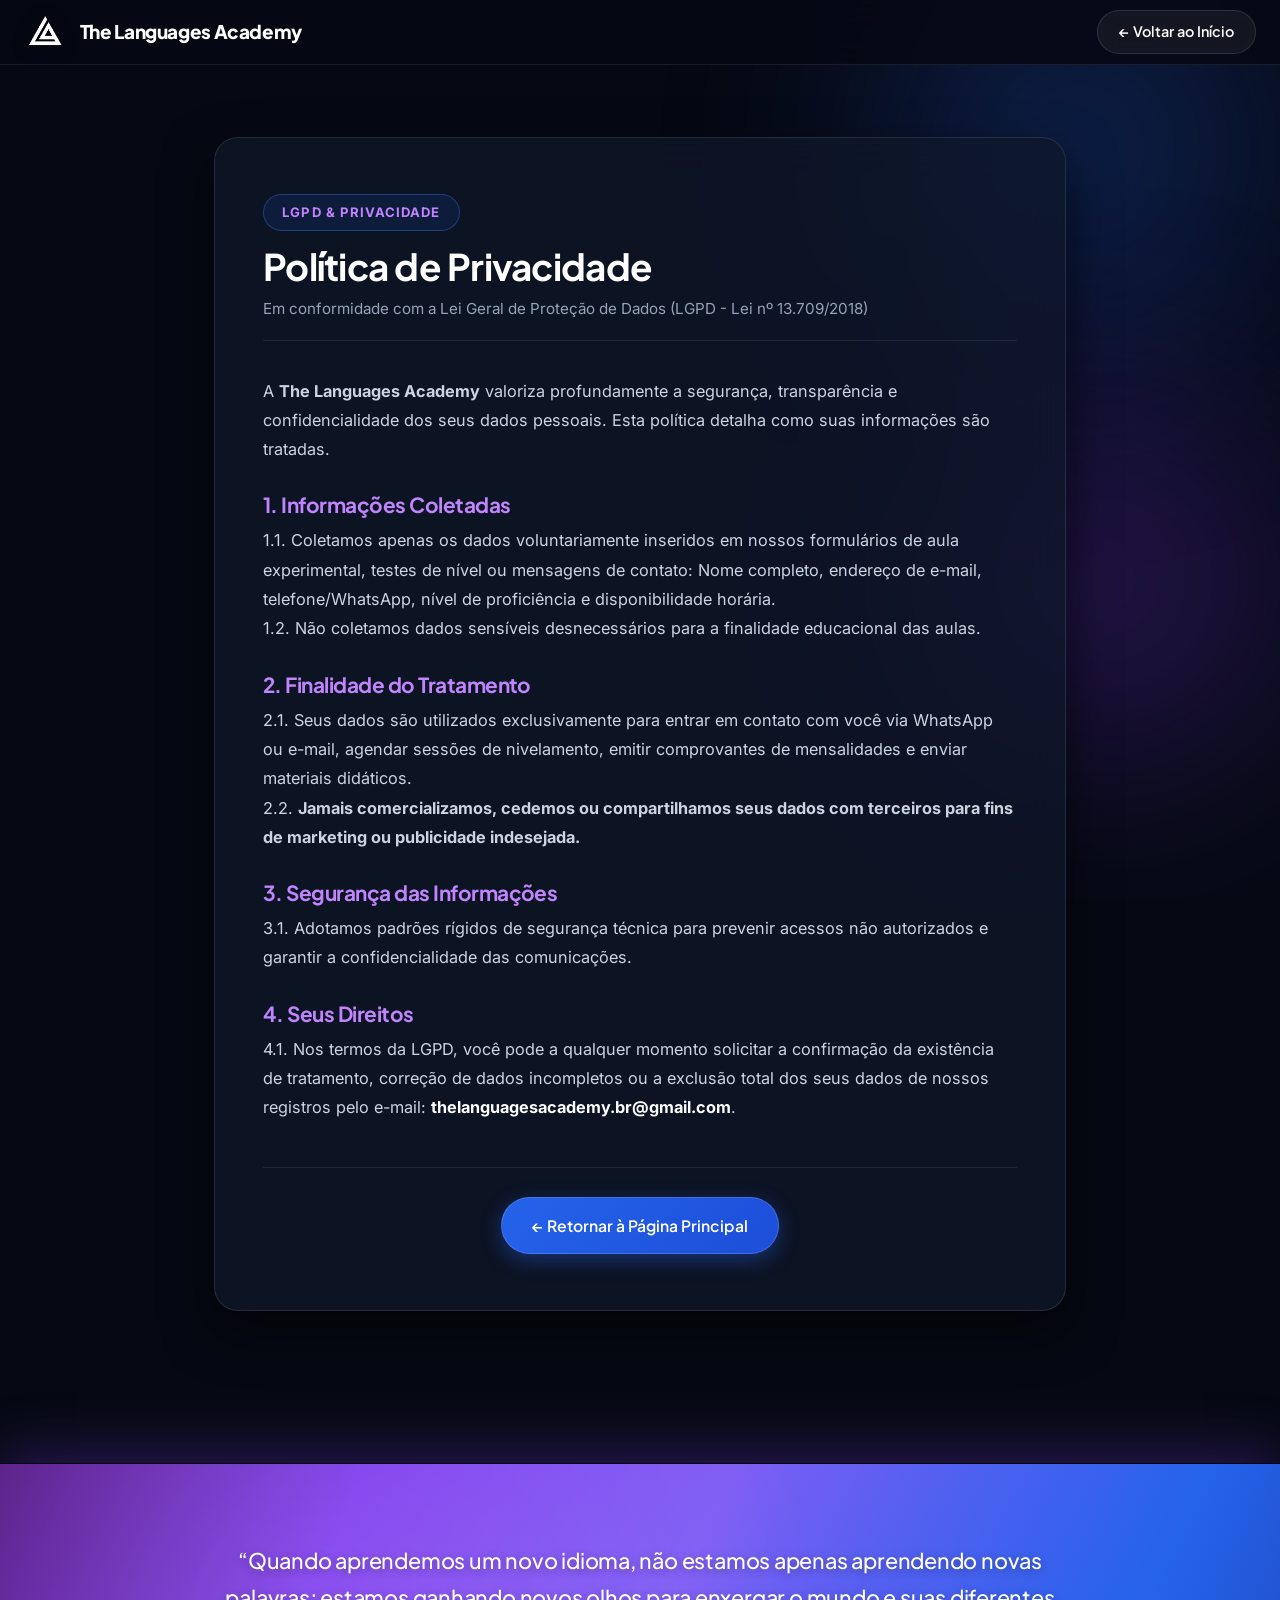
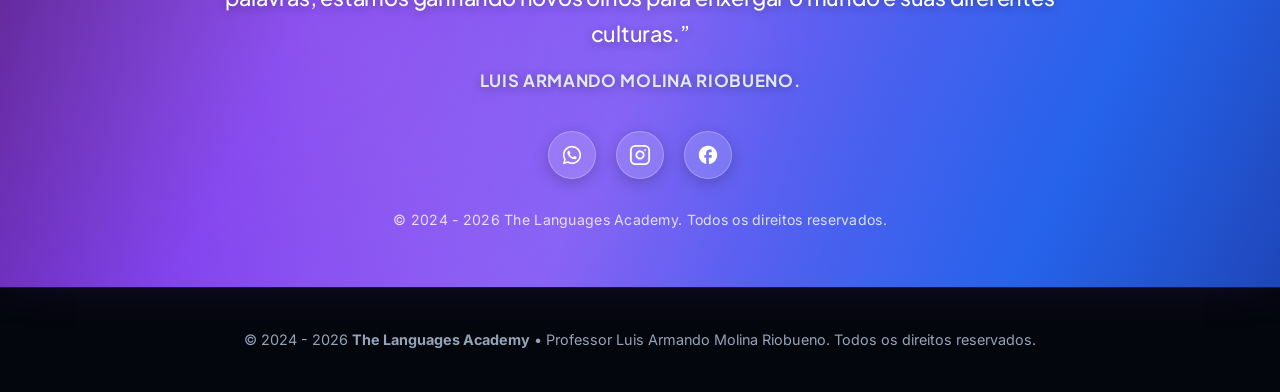
==== commit a0d1f828: "feat: apply user updates (clean footer, official email thelanguagesacademy.br@gmail.com, full name L" ====
--- a/privacidade.html
+++ b/privacidade.html
@@ -66,7 +66,7 @@
 
           <div>
             <h3 style="font-size: 1.3rem; color: var(--color-cyan-glow); margin-bottom: 0.5rem;">4. Seus Direitos</h3>
-            <p>4.1. Nos termos da LGPD, você pode a qualquer momento solicitar a confirmação da existência de tratamento, correção de dados incompletos ou a exclusão total dos seus dados de nossos registros pelo e-mail: <strong style="color:#FFFFFF;">thelanguagesacademy@gmail.com</strong>.</p>
+            <p>4.1. Nos termos da LGPD, você pode a qualquer momento solicitar a confirmação da existência de tratamento, correção de dados incompletos ou a exclusão total dos seus dados de nossos registros pelo e-mail: <strong style="color:#FFFFFF;">thelanguagesacademy.br@gmail.com</strong>.</p>
           </div>
         </div>
 
@@ -89,7 +89,7 @@
     <div class="banner-inner container">
       <blockquote class="banner-quote-text">
         “Quando aprendemos um novo idioma, não estamos apenas aprendendo novas palavras; estamos ganhando novos olhos para enxergar o mundo e suas diferentes culturas.”
-        <cite class="banner-author">Luis Armando Molina.</cite>
+        <cite class="banner-author">Luis Armando Molina Riobueno.</cite>
       </blockquote>
       <div class="banner-social-row">
         <a href="https://wa.me/5554991863491" target="_blank" rel="noopener" aria-label="WhatsApp do Professor Luis" class="social-icon-circle">
@@ -110,7 +110,7 @@
 
   <footer class="footer-v2" style="padding: 2.5rem 0; margin-top: auto;">
     <div class="container" style="text-align: center; font-size: 0.9rem; color: #94A3B8;">
-      &copy; 2024 - 2026 <strong>The Languages Academy</strong> • Professor Luis Armando Molina. Todos os direitos reservados.
+      &copy; 2024 - 2026 <strong>The Languages Academy</strong> • Professor Luis Armando Molina Riobueno. Todos os direitos reservados.
     </div>
   </footer>
 
--- a/css/styles.css
+++ b/css/styles.css
@@ -691,7 +691,7 @@
 /* Stats Counter Grid */
 .hero-stats-row {
   display: grid;
-  grid-template-columns: repeat(4, 1fr);
+  grid-template-columns: repeat(3, 1fr);
   gap: 1.5rem;
   padding-top: 2rem;
   border-top: 1px solid var(--border-subtle);
@@ -1051,6 +1051,45 @@
   z-index: 5;
 }
 
+/* Story-Pills for Quick Mobile Readability (Reels/Stories style) */
+.about-story-pills {
+  display: flex;
+  flex-direction: column;
+  gap: 0.75rem;
+  margin: 1.1rem 0 1.3rem;
+}
+
+.story-pill-item {
+  display: flex;
+  align-items: flex-start;
+  gap: 0.85rem;
+  background: rgba(255, 255, 255, 0.03);
+  border: 1px solid rgba(255, 255, 255, 0.08);
+  padding: 0.8rem 1.1rem;
+  border-radius: 12px;
+  font-size: 0.94rem;
+  color: #CBD5E1;
+  line-height: 1.5;
+  transition: transform 0.2s ease, border-color 0.2s ease, background 0.2s ease;
+}
+
+.story-pill-item:hover {
+  border-color: rgba(167, 66, 245, 0.4);
+  background: rgba(167, 66, 245, 0.06);
+  transform: translateX(4px);
+}
+
+.story-pill-item strong {
+  color: #FFFFFF;
+}
+
+.story-pill-icon {
+  font-size: 1.25rem;
+  line-height: 1;
+  flex-shrink: 0;
+  margin-top: 2px;
+}
+
 /* Quote 2.0 */
 .luxury-quote-box {
   margin: 2rem 0;
@@ -1337,6 +1376,28 @@
 .deck-period {
   font-size: 0.9rem;
   color: var(--text-muted);
+}
+
+
+.deck-hourly-badge {
+  display: inline-block;
+  font-size: 0.82rem;
+  color: #94A3B8;
+  background: rgba(255, 255, 255, 0.04);
+  border: 1px solid rgba(255, 255, 255, 0.08);
+  padding: 0.25rem 0.75rem;
+  border-radius: 999px;
+  margin-top: -1.1rem;
+  margin-bottom: 1.5rem;
+  font-weight: 500;
+  align-self: flex-start;
+}
+
+.deck-hourly-badge.highlight {
+  color: #93C5FD;
+  background: rgba(37, 99, 235, 0.15);
+  border-color: rgba(37, 99, 235, 0.35);
+  font-weight: 600;
 }
 
 .deck-features-list {
@@ -2523,3 +2584,71 @@
     gap: 0.5rem;
   }
 }
+
+/* ================= QUIZ PICKER MODAL ================= */
+.quiz-picker-card {
+  max-width: 640px !important;
+  width: 92% !important;
+  padding: 3rem 2.4rem !important;
+}
+
+.quiz-picker-options-grid {
+  display: flex;
+  flex-direction: column;
+  gap: 1rem;
+}
+
+.quiz-picker-item {
+  display: flex;
+  align-items: center;
+  gap: 1.25rem;
+  padding: 1.25rem 1.4rem;
+  background: rgba(255, 255, 255, 0.04);
+  border: 1px solid rgba(255, 255, 255, 0.1);
+  border-radius: 16px;
+  text-decoration: none;
+  transition: var(--transition-fast);
+}
+
+.quiz-picker-item:hover {
+  background: rgba(167, 66, 245, 0.15);
+  border-color: #A742F5;
+  transform: translateY(-2px);
+  box-shadow: 0 8px 25px rgba(167, 66, 245, 0.35);
+}
+
+.picker-item-flag {
+  font-size: 2.2rem;
+  flex-shrink: 0;
+  line-height: 1;
+}
+
+.picker-item-info {
+  flex-grow: 1;
+}
+
+.picker-item-info h4 {
+  font-size: 1.15rem;
+  color: #FFFFFF;
+  margin-bottom: 0.25rem;
+  font-weight: 700;
+}
+
+.picker-item-info p {
+  font-size: 0.85rem;
+  color: #94A3B8;
+  margin: 0;
+  line-height: 1.4;
+}
+
+.picker-item-arrow {
+  font-size: 1.35rem;
+  color: #A742F5;
+  font-weight: 700;
+  transition: transform 0.2s ease;
+}
+
+.quiz-picker-item:hover .picker-item-arrow {
+  transform: translateX(5px);
+  color: #C084FC;
+}
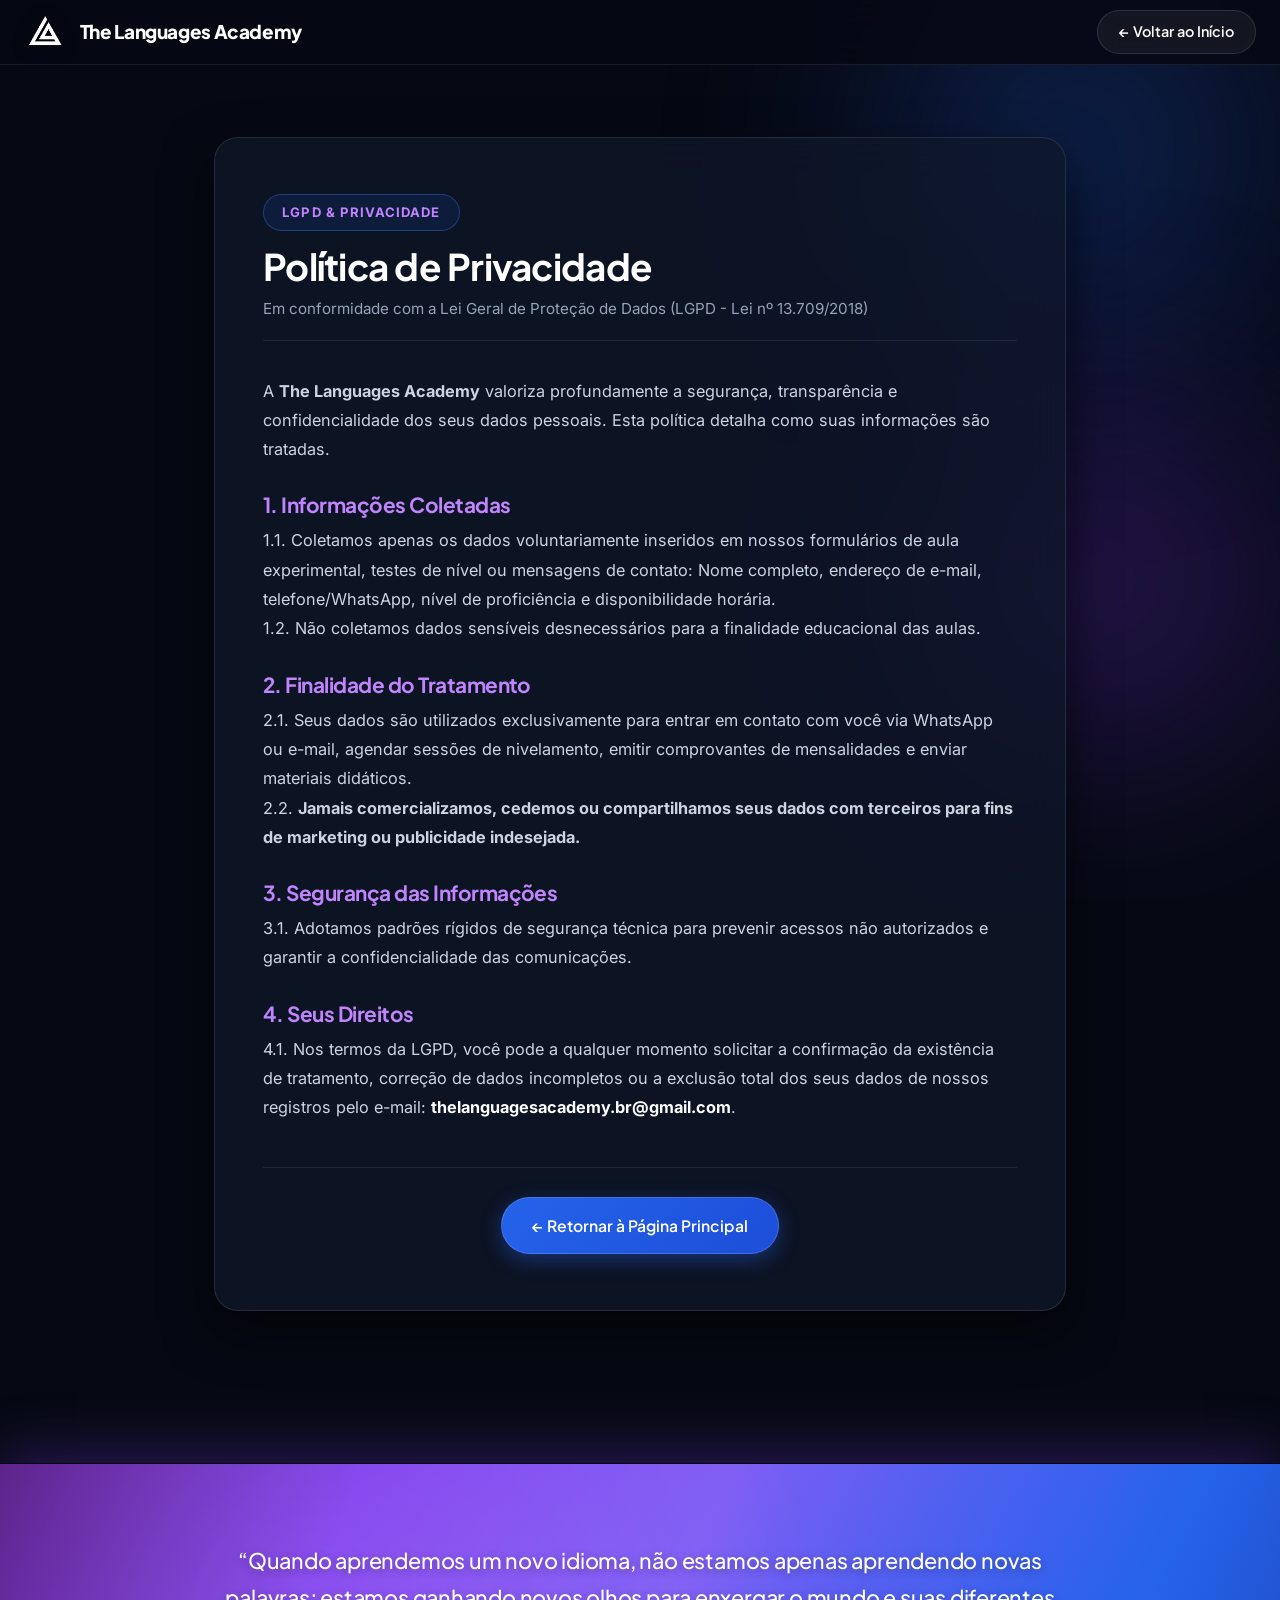
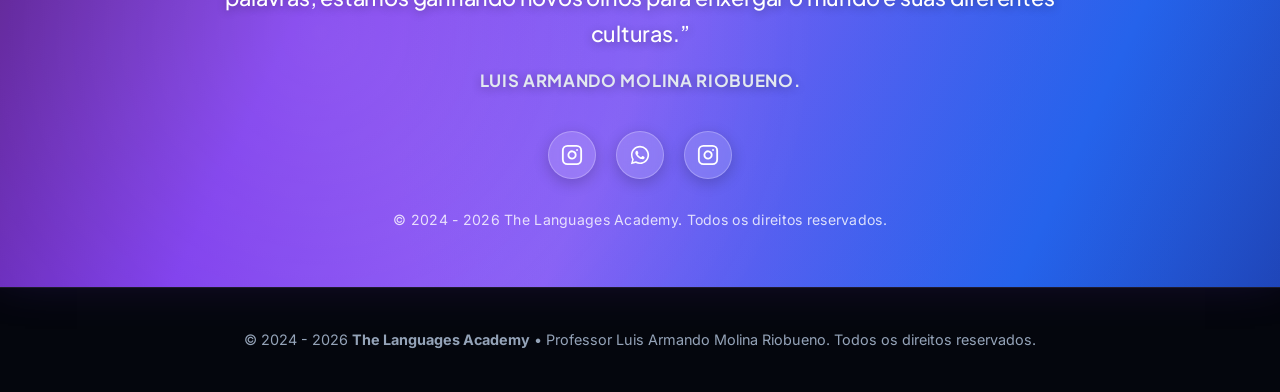
==== commit 63287f1a: "Add files via upload" ====
--- a/privacidade.html
+++ b/privacidade.html
@@ -1,118 +1,118 @@
-<!DOCTYPE html>
-<html lang="pt-BR">
-<head>
-  <meta charset="UTF-8">
-  <meta name="viewport" content="width=device-width, initial-scale=1.0">
-  <title>Política de Privacidade | The Languages Academy</title>
-  <meta name="description" content="Política de privacidade e proteção de dados da The Languages Academy em conformidade com a LGPD.">
-  <link rel="icon" type="image/x-icon" href="favicon.ico">
-  <link rel="stylesheet" href="css/styles.css">
-</head>
-<body style="min-height: 100vh; display: flex; flex-direction: column;">
-
-  <!-- Ambient Cosmic Glowing Background Mesh -->
-  <div class="cosmic-mesh">
-    <div class="glow-orb glow-blue"></div>
-    <div class="glow-orb glow-purple"></div>
-  </div>
-
-  <!-- HEADER -->
-  <header class="header-v2">
-    <div class="container nav-container-v2">
-      <a href="index.html" class="brand-v2">
-        <img src="assets/images/logo-white.png" alt="Logo The Languages Academy" width="46" height="46">
-        <span>The Languages Academy</span>
-      </a>
-
-      <div class="nav-cta-v2">
-        <a href="index.html" class="btn-v2 btn-v2-glass" style="padding:0.6rem 1.3rem; font-size:0.9rem;">
-          ← Voltar ao Início
+<!DOCTYPE html>
+<html lang="pt-BR">
+<head>
+  <meta charset="UTF-8">
+  <meta name="viewport" content="width=device-width, initial-scale=1.0">
+  <title>Política de Privacidade | The Languages Academy</title>
+  <meta name="description" content="Política de privacidade e proteção de dados da The Languages Academy em conformidade com a LGPD.">
+  <link rel="icon" type="image/x-icon" href="favicon.ico">
+  <link rel="stylesheet" href="css/styles.css">
+</head>
+<body style="min-height: 100vh; display: flex; flex-direction: column;">
+
+  <!-- Ambient Cosmic Glowing Background Mesh -->
+  <div class="cosmic-mesh">
+    <div class="glow-orb glow-blue"></div>
+    <div class="glow-orb glow-purple"></div>
+  </div>
+
+  <!-- HEADER -->
+  <header class="header-v2">
+    <div class="container nav-container-v2">
+      <a href="index.html" class="brand-v2">
+        <img src="assets/images/logo-white.png" alt="Logo The Languages Academy" width="46" height="46">
+        <span>The Languages Academy</span>
+      </a>
+
+      <div class="nav-cta-v2">
+        <a href="index.html" class="btn-v2 btn-v2-glass" style="padding:0.6rem 1.3rem; font-size:0.9rem;">
+          ← Voltar ao Início
+        </a>
+      </div>
+    </div>
+  </header>
+
+  <main style="padding: 4.5rem 0 6rem; flex-grow: 1; position: relative; z-index: 2;">
+    <div class="container" style="max-width: 900px;">
+      <div style="background: rgba(15, 23, 42, 0.75); backdrop-filter: blur(20px); border-radius: 24px; padding: 3.5rem 3rem; border: 1px solid rgba(255, 255, 255, 0.1); box-shadow: var(--shadow-cinema);">
+        
+        <span class="section-tag-v2" style="margin-bottom:0.8rem;">LGPD &amp; PRIVACIDADE</span>
+        <h1 style="font-size: 2.3rem; color: #FFFFFF; margin-bottom: 0.5rem; letter-spacing: -0.02em;">Política de Privacidade</h1>
+        <p style="color: #94A3B8; font-size: 0.95rem; margin-bottom: 2.2rem; border-bottom: 1px solid rgba(255,255,255,0.08); padding-bottom: 1.2rem;">
+          Em conformidade com a Lei Geral de Proteção de Dados (LGPD - Lei nº 13.709/2018)
+        </p>
+
+        <div style="color: #CBD5E1; line-height: 1.8; font-size: 1.02rem; display: flex; flex-direction: column; gap: 1.8rem;">
+          <p>
+            A <strong>The Languages Academy</strong> valoriza profundamente a segurança, transparência e confidencialidade dos seus dados pessoais. Esta política detalha como suas informações são tratadas.
+          </p>
+
+          <div>
+            <h3 style="font-size: 1.3rem; color: var(--color-cyan-glow); margin-bottom: 0.5rem;">1. Informações Coletadas</h3>
+            <p>1.1. Coletamos apenas os dados voluntariamente inseridos em nossos formulários de aula experimental, testes de nível ou mensagens de contato: Nome completo, endereço de e-mail, telefone/WhatsApp, nível de proficiência e disponibilidade horária.</p>
+            <p>1.2. Não coletamos dados sensíveis desnecessários para a finalidade educacional das aulas.</p>
+          </div>
+
+          <div>
+            <h3 style="font-size: 1.3rem; color: var(--color-cyan-glow); margin-bottom: 0.5rem;">2. Finalidade do Tratamento</h3>
+            <p>2.1. Seus dados são utilizados exclusivamente para entrar em contato com você via WhatsApp ou e-mail, agendar sessões de nivelamento, emitir comprovantes de mensalidades e enviar materiais didáticos.</p>
+            <p>2.2. <strong>Jamais comercializamos, cedemos ou compartilhamos seus dados com terceiros para fins de marketing ou publicidade indesejada.</strong></p>
+          </div>
+
+          <div>
+            <h3 style="font-size: 1.3rem; color: var(--color-cyan-glow); margin-bottom: 0.5rem;">3. Segurança das Informações</h3>
+            <p>3.1. Adotamos padrões rígidos de segurança técnica para prevenir acessos não autorizados e garantir a confidencialidade das comunicações.</p>
+          </div>
+
+          <div>
+            <h3 style="font-size: 1.3rem; color: var(--color-cyan-glow); margin-bottom: 0.5rem;">4. Seus Direitos</h3>
+            <p>4.1. Nos termos da LGPD, você pode a qualquer momento solicitar a confirmação da existência de tratamento, correção de dados incompletos ou a exclusão total dos seus dados de nossos registros pelo e-mail: <strong style="color:#FFFFFF;">thelanguagesacademy.br@gmail.com</strong>.</p>
+          </div>
+        </div>
+
+        <div style="margin-top: 2.8rem; padding-top: 1.8rem; border-top: 1px solid rgba(255,255,255,0.08); text-align: center;">
+          <a href="index.html" class="btn-v2 btn-v2-primary">
+            ← Retornar à Página Principal
+          </a>
+        </div>
+      </div>
+    </div>
+  </main>
+
+  <!-- SIGNATURE FOOTER QUOTE BANNER -->
+  <div class="footer-quote-banner">
+    <div class="banner-wave-wrapper">
+      <svg viewBox="0 0 1440 100" preserveAspectRatio="none" class="banner-wave-svg">
+        <path d="M0,32 C360,95 820,0 1440,40 L1440,100 L0,100 Z"></path>
+      </svg>
+    </div>
+    <div class="banner-inner container">
+      <blockquote class="banner-quote-text">
+        “Quando aprendemos um novo idioma, não estamos apenas aprendendo novas palavras; estamos ganhando novos olhos para enxergar o mundo e suas diferentes culturas.”
+        <cite class="banner-author">Luis Armando Molina Riobueno.</cite>
+      </blockquote>
+      <div class="banner-social-row">
+        <a href="https://www.instagram.com/luisdesarmando" target="_blank" rel="noopener" aria-label="Instagram do Professor Luis" class="social-icon-circle">
+          <svg viewBox="0 0 24 24" width="22" height="22" fill="none" stroke="currentColor" stroke-width="2" stroke-linecap="round" stroke-linejoin="round"><rect x="2" y="2" width="20" height="20" rx="5" ry="5"></rect><path d="M16 11.37A4 4 0 1 1 12.63 8 4 4 0 0 1 16 11.37z"></path><line x1="17.5" y1="6.5" x2="17.51" y2="6.5"></line></svg>
         </a>
-      </div>
-    </div>
-  </header>
-
-  <main style="padding: 4.5rem 0 6rem; flex-grow: 1; position: relative; z-index: 2;">
-    <div class="container" style="max-width: 900px;">
-      <div style="background: rgba(15, 23, 42, 0.75); backdrop-filter: blur(20px); border-radius: 24px; padding: 3.5rem 3rem; border: 1px solid rgba(255, 255, 255, 0.1); box-shadow: var(--shadow-cinema);">
-        
-        <span class="section-tag-v2" style="margin-bottom:0.8rem;">LGPD &amp; PRIVACIDADE</span>
-        <h1 style="font-size: 2.3rem; color: #FFFFFF; margin-bottom: 0.5rem; letter-spacing: -0.02em;">Política de Privacidade</h1>
-        <p style="color: #94A3B8; font-size: 0.95rem; margin-bottom: 2.2rem; border-bottom: 1px solid rgba(255,255,255,0.08); padding-bottom: 1.2rem;">
-          Em conformidade com a Lei Geral de Proteção de Dados (LGPD - Lei nº 13.709/2018)
-        </p>
-
-        <div style="color: #CBD5E1; line-height: 1.8; font-size: 1.02rem; display: flex; flex-direction: column; gap: 1.8rem;">
-          <p>
-            A <strong>The Languages Academy</strong> valoriza profundamente a segurança, transparência e confidencialidade dos seus dados pessoais. Esta política detalha como suas informações são tratadas.
-          </p>
-
-          <div>
-            <h3 style="font-size: 1.3rem; color: var(--color-cyan-glow); margin-bottom: 0.5rem;">1. Informações Coletadas</h3>
-            <p>1.1. Coletamos apenas os dados voluntariamente inseridos em nossos formulários de aula experimental, testes de nível ou mensagens de contato: Nome completo, endereço de e-mail, telefone/WhatsApp, nível de proficiência e disponibilidade horária.</p>
-            <p>1.2. Não coletamos dados sensíveis desnecessários para a finalidade educacional das aulas.</p>
-          </div>
-
-          <div>
-            <h3 style="font-size: 1.3rem; color: var(--color-cyan-glow); margin-bottom: 0.5rem;">2. Finalidade do Tratamento</h3>
-            <p>2.1. Seus dados são utilizados exclusivamente para entrar em contato com você via WhatsApp ou e-mail, agendar sessões de nivelamento, emitir comprovantes de mensalidades e enviar materiais didáticos.</p>
-            <p>2.2. <strong>Jamais comercializamos, cedemos ou compartilhamos seus dados com terceiros para fins de marketing ou publicidade indesejada.</strong></p>
-          </div>
-
-          <div>
-            <h3 style="font-size: 1.3rem; color: var(--color-cyan-glow); margin-bottom: 0.5rem;">3. Segurança das Informações</h3>
-            <p>3.1. Adotamos padrões rígidos de segurança técnica para prevenir acessos não autorizados e garantir a confidencialidade das comunicações.</p>
-          </div>
-
-          <div>
-            <h3 style="font-size: 1.3rem; color: var(--color-cyan-glow); margin-bottom: 0.5rem;">4. Seus Direitos</h3>
-            <p>4.1. Nos termos da LGPD, você pode a qualquer momento solicitar a confirmação da existência de tratamento, correção de dados incompletos ou a exclusão total dos seus dados de nossos registros pelo e-mail: <strong style="color:#FFFFFF;">thelanguagesacademy.br@gmail.com</strong>.</p>
-          </div>
-        </div>
-
-        <div style="margin-top: 2.8rem; padding-top: 1.8rem; border-top: 1px solid rgba(255,255,255,0.08); text-align: center;">
-          <a href="index.html" class="btn-v2 btn-v2-primary">
-            ← Retornar à Página Principal
-          </a>
-        </div>
-      </div>
-    </div>
-  </main>
-
-  <!-- SIGNATURE FOOTER QUOTE BANNER -->
-  <div class="footer-quote-banner">
-    <div class="banner-wave-wrapper">
-      <svg viewBox="0 0 1440 100" preserveAspectRatio="none" class="banner-wave-svg">
-        <path d="M0,32 C360,95 820,0 1440,40 L1440,100 L0,100 Z"></path>
-      </svg>
-    </div>
-    <div class="banner-inner container">
-      <blockquote class="banner-quote-text">
-        “Quando aprendemos um novo idioma, não estamos apenas aprendendo novas palavras; estamos ganhando novos olhos para enxergar o mundo e suas diferentes culturas.”
-        <cite class="banner-author">Luis Armando Molina Riobueno.</cite>
-      </blockquote>
-      <div class="banner-social-row">
         <a href="https://wa.me/5554991863491" target="_blank" rel="noopener" aria-label="WhatsApp do Professor Luis" class="social-icon-circle">
           <svg viewBox="0 0 24 24" width="22" height="22" fill="currentColor"><path d="M12.04 2c-5.46 0-9.91 4.45-9.91 9.91 0 1.75.46 3.45 1.32 4.95L2.05 22l5.25-1.38c1.45.79 3.08 1.21 4.74 1.21 5.46 0 9.91-4.45 9.91-9.91 0-2.65-1.03-5.14-2.9-7.01A9.816 9.816 0 0 0 12.04 2zm0 18.09c-1.48 0-2.93-.4-4.2-1.15l-.3-.18-3.12.82.83-3.04-.2-.31a8.106 8.106 0 0 1-1.25-4.32c0-4.5 3.66-8.16 8.16-8.16 2.18 0 4.23.85 5.77 2.39 1.54 1.54 2.39 3.59 2.39 5.77 0 4.5-3.66 8.17-8.08 8.17zm4.47-6.1c-.25-.12-1.47-.72-1.7-.81-.23-.08-.39-.12-.56.12-.17.25-.64.81-.79.97-.14.17-.29.19-.53.07-.25-.12-1.05-.39-1.99-1.23-.74-.66-1.23-1.47-1.38-1.72-.14-.25-.02-.38.11-.5.11-.11.25-.29.37-.43.12-.14.17-.25.25-.41.08-.17.04-.31-.02-.43s-.56-1.34-.76-1.84c-.2-.48-.41-.42-.56-.43h-.48c-.17 0-.43.06-.66.31-.22.25-.86.84-.86 2.05s.88 2.38 1 2.55c.12.17 1.73 2.65 4.2 3.71.59.25 1.05.41 1.41.52.59.19 1.13.16 1.56.1.48-.07 1.47-.6 1.68-1.18.21-.58.21-1.07.15-1.18-.06-.11-.23-.18-.47-.3z"/></svg>
         </a>
         <a href="https://www.instagram.com/thelanguages_academy" target="_blank" rel="noopener" aria-label="Instagram The Languages Academy" class="social-icon-circle">
           <svg viewBox="0 0 24 24" width="22" height="22" fill="none" stroke="currentColor" stroke-width="2" stroke-linecap="round" stroke-linejoin="round"><rect x="2" y="2" width="20" height="20" rx="5" ry="5"></rect><path d="M16 11.37A4 4 0 1 1 12.63 8 4 4 0 0 1 16 11.37z"></path><line x1="17.5" y1="6.5" x2="17.51" y2="6.5"></line></svg>
         </a>
-        <a href="https://www.facebook.com/share/15VxsHR9g6/" target="_blank" rel="noopener" aria-label="Facebook The Languages Academy" class="social-icon-circle">
-          <svg viewBox="0 0 24 24" width="22" height="22" fill="currentColor"><path d="M22 12c0-5.52-4.48-10-10-10S2 6.48 2 12c0 4.84 3.44 8.87 8 9.8V15H8v-3h2V9.5C10 7.57 11.57 6 13.5 6H16v3h-2c-.55 0-1 .45-1 1v2h3v3h-3v6.95c5.05-.5 9-4.76 9-9.95z"/></svg>
-        </a>
-      </div>
-      <div class="banner-copyright">
-        &copy; 2024 - 2026 The Languages Academy. Todos os direitos reservados.
-      </div>
-    </div>
-  </div>
-
-  <footer class="footer-v2" style="padding: 2.5rem 0; margin-top: auto;">
-    <div class="container" style="text-align: center; font-size: 0.9rem; color: #94A3B8;">
-      &copy; 2024 - 2026 <strong>The Languages Academy</strong> • Professor Luis Armando Molina Riobueno. Todos os direitos reservados.
-    </div>
-  </footer>
-
-</body>
-</html>
+      </div>
+      <div class="banner-copyright">
+        &copy; 2024 - 2026 The Languages Academy. Todos os direitos reservados.
+      </div>
+    </div>
+  </div>
+
+  <footer class="footer-v2" style="padding: 2.5rem 0; margin-top: auto;">
+    <div class="container" style="text-align: center; font-size: 0.9rem; color: #94A3B8;">
+      &copy; 2024 - 2026 <strong>The Languages Academy</strong> • Professor Luis Armando Molina Riobueno. Todos os direitos reservados.
+    </div>
+  </footer>
+
+</body>
+</html>
--- a/css/styles.css
+++ b/css/styles.css
@@ -1,2654 +1,2968 @@
-/* ========================================================
-   THE LANGUAGES ACADEMY - VERSÃO 2.0 (LIVELUXE PARALLAX)
-   Modern, Cinematic, High-Conversion Architecture
-   ======================================================== */
-
-@import url('https://fonts.googleapis.com/css2?family=Plus+Jakarta+Sans:ital,wght@0,300;0,400;0,500;0,600;0,700;0,800;1,400&family=Inter:wght@300;400;500;600;700&family=Cormorant+Garamond:ital,wght@0,600;0,700;1,400;1,600&display=swap');
-
-:root {
-  /* Dark Cosmic Palette */
-  --bg-deep: #060913;
-  --bg-canvas: #090E1D;
-  --bg-card: rgba(15, 23, 42, 0.75);
-  --bg-card-hover: rgba(22, 33, 62, 0.9);
-  --bg-glass: rgba(255, 255, 255, 0.04);
-  --bg-glass-strong: rgba(255, 255, 255, 0.08);
-
-  /* Brand Accents - Signature Royal Purple & Electric Blue */
-  --color-primary: #1D4ED8;
-  --color-primary-light: #2563EB;
-  --color-primary-glow: #60A5FA;
-  
-  --color-purple: #A742F5;
-  --color-purple-dark: #7C3AED;
-  --color-purple-light: #C084FC;
-  --color-purple-glow: rgba(167, 66, 245, 0.45);
-
-  --color-cyan: #818CF8;
-  --color-cyan-glow: #C084FC;
-  
-  /* Remap coral to Royal Purple so all existing CTAs turn Purple */
-  --color-coral: #A742F5;
-  --color-coral-hover: #8A35D1;
-  --color-amber: #F59E0B;
-  --color-emerald: #10B981;
-
-  /* Gradients */
-  --gradient-brand: linear-gradient(135deg, #A742F5 0%, #2563EB 100%);
-  --gradient-brand-reverse: linear-gradient(135deg, #2563EB 0%, #A742F5 100%);
-  --gradient-purple: linear-gradient(135deg, #A742F5 0%, #7C3AED 100%);
-
-  /* Text & Border */
-  --text-white: #FFFFFF;
-  --text-title: #F8FAFC;
-  --text-body: #94A3B8;
-  --text-muted: #64748B;
-  --border-subtle: rgba(255, 255, 255, 0.08);
-  --border-glow: rgba(167, 66, 245, 0.35);
-
-  /* Fonts */
-  --font-heading: 'Plus Jakarta Sans', sans-serif;
-  --font-body: 'Inter', sans-serif;
-  --font-serif: 'Cormorant Garamond', Georgia, serif;
-
-  /* Shadows & Radius */
-  --shadow-subtle: 0 4px 20px rgba(0, 0, 0, 0.25);
-  --shadow-cinema: 0 20px 50px rgba(0, 0, 0, 0.6);
-  --shadow-neon: 0 0 40px rgba(37, 99, 235, 0.35);
-  --shadow-purple: 0 8px 30px rgba(167, 66, 245, 0.45);
-  --shadow-coral: 0 8px 30px rgba(167, 66, 245, 0.45);
-
-  --radius-sm: 10px;
-  --radius-md: 18px;
-  --radius-lg: 26px;
-  --radius-xl: 36px;
-  --radius-full: 9999px;
-
-  --transition-fast: all 0.2s cubic-bezier(0.4, 0, 0.2, 1);
-  --transition-smooth: all 0.35s cubic-bezier(0.16, 1, 0.3, 1);
-}
-
-*, *::before, *::after {
-  box-sizing: border-box;
-  margin: 0;
-  padding: 0;
-}
-
-html {
-  scroll-behavior: smooth;
-  scroll-padding-top: 100px;
-  background-color: var(--bg-deep);
-  color: var(--text-body);
-}
-
-body {
-  font-family: var(--font-body);
-  background-color: var(--bg-deep);
-  line-height: 1.65;
-  overflow-x: hidden;
-  -webkit-font-smoothing: antialiased;
-}
-
-/* Headings */
-h1, h2, h3, h4, h5, h6 {
-  font-family: var(--font-heading);
-  color: var(--text-title);
-  line-height: 1.2;
-  font-weight: 700;
-  letter-spacing: -0.025em;
-}
-
-a {
-  color: inherit;
-  text-decoration: none;
-  transition: var(--transition-fast);
-}
-
-img, video {
+/* ========================================================
+   THE LANGUAGES ACADEMY - VERSÃO 2.0 (LIVELUXE PARALLAX)
+   Modern, Cinematic, High-Conversion Architecture
+   ======================================================== */
+
+@import url('https://fonts.googleapis.com/css2?family=Plus+Jakarta+Sans:ital,wght@0,300;0,400;0,500;0,600;0,700;0,800;1,400&family=Inter:wght@300;400;500;600;700&family=Cormorant+Garamond:ital,wght@0,600;0,700;1,400;1,600&display=swap');
+
+:root {
+  /* Dark Cosmic Palette */
+  --bg-deep: #060913;
+  --bg-canvas: #090E1D;
+  --bg-card: rgba(15, 23, 42, 0.75);
+  --bg-card-hover: rgba(22, 33, 62, 0.9);
+  --bg-glass: rgba(255, 255, 255, 0.04);
+  --bg-glass-strong: rgba(255, 255, 255, 0.08);
+
+  /* Brand Accents - Signature Royal Purple & Electric Blue */
+  --color-primary: #1D4ED8;
+  --color-primary-light: #2563EB;
+  --color-primary-glow: #60A5FA;
+  
+  --color-purple: #A742F5;
+  --color-purple-dark: #7C3AED;
+  --color-purple-light: #C084FC;
+  --color-purple-glow: rgba(167, 66, 245, 0.45);
+
+  --color-cyan: #818CF8;
+  --color-cyan-glow: #C084FC;
+  
+  /* Remap coral to Royal Purple so all existing CTAs turn Purple */
+  --color-coral: #A742F5;
+  --color-coral-hover: #8A35D1;
+  --color-amber: #F59E0B;
+  --color-emerald: #10B981;
+
+  /* Gradients */
+  --gradient-brand: linear-gradient(135deg, #A742F5 0%, #2563EB 100%);
+  --gradient-brand-reverse: linear-gradient(135deg, #2563EB 0%, #A742F5 100%);
+  --gradient-purple: linear-gradient(135deg, #A742F5 0%, #7C3AED 100%);
+
+  /* Text & Border */
+  --text-white: #FFFFFF;
+  --text-title: #F8FAFC;
+  --text-body: #94A3B8;
+  --text-muted: #64748B;
+  --border-subtle: rgba(255, 255, 255, 0.08);
+  --border-glow: rgba(167, 66, 245, 0.35);
+
+  /* Fonts */
+  --font-heading: 'Plus Jakarta Sans', sans-serif;
+  --font-body: 'Inter', sans-serif;
+  --font-serif: 'Cormorant Garamond', Georgia, serif;
+
+  /* Shadows & Radius */
+  --shadow-subtle: 0 4px 20px rgba(0, 0, 0, 0.25);
+  --shadow-cinema: 0 20px 50px rgba(0, 0, 0, 0.6);
+  --shadow-neon: 0 0 40px rgba(37, 99, 235, 0.35);
+  --shadow-purple: 0 8px 30px rgba(167, 66, 245, 0.45);
+  --shadow-coral: 0 8px 30px rgba(167, 66, 245, 0.45);
+
+  --radius-sm: 10px;
+  --radius-md: 18px;
+  --radius-lg: 26px;
+  --radius-xl: 36px;
+  --radius-full: 9999px;
+
+  --transition-fast: all 0.2s cubic-bezier(0.4, 0, 0.2, 1);
+  --transition-smooth: all 0.35s cubic-bezier(0.16, 1, 0.3, 1);
+}
+
+*, *::before, *::after {
+  box-sizing: border-box;
+  margin: 0;
+  padding: 0;
+}
+
+html {
+  scroll-behavior: smooth;
+  scroll-padding-top: 100px;
+  background-color: var(--bg-deep);
+  color: var(--text-body);
+}
+
+body {
+  font-family: var(--font-body);
+  background-color: var(--bg-deep);
+  line-height: 1.65;
+  overflow-x: hidden;
+  -webkit-font-smoothing: antialiased;
+}
+
+/* Headings */
+h1, h2, h3, h4, h5, h6 {
+  font-family: var(--font-heading);
+  color: var(--text-title);
+  line-height: 1.2;
+  font-weight: 700;
+  letter-spacing: -0.025em;
+}
+
+a {
+  color: inherit;
+  text-decoration: none;
+  transition: var(--transition-fast);
+}
+
+img, video {
+  display: block;
+  max-width: 100%;
+}
+
+.container {
+  width: 100%;
+  max-width: 1280px;
+  margin: 0 auto;
+  padding: 0 1.5rem;
+}
+
+/* ================= BACKGROUND GLOWS / MESH ================= */
+.cosmic-mesh {
+  position: absolute;
+  inset: 0;
+  pointer-events: none;
+  overflow: hidden;
+  z-index: 0;
+}
+
+.glow-orb {
+  position: absolute;
+  border-radius: 50%;
+  filter: blur(100px);
+  opacity: 0.35;
+  will-change: transform;
+}
+
+.glow-blue {
+  width: 600px;
+  height: 600px;
+  background: radial-gradient(circle, #2563EB 0%, rgba(37, 99, 235, 0) 70%);
+  top: -150px;
+  right: -100px;
+}
+
+.glow-cyan {
+  width: 500px;
+  height: 500px;
+  background: radial-gradient(circle, #06B6D4 0%, rgba(6, 182, 212, 0) 70%);
+  top: 35%;
+  left: -150px;
+}
+
+.glow-purple {
+  width: 550px;
+  height: 550px;
+  background: radial-gradient(circle, #7C3AED 0%, rgba(124, 58, 237, 0) 70%);
+  bottom: 5%;
+  right: -100px;
+}
+
+/* ================= SECTION HEADINGS 2.0 ================= */
+.section-header-v2 {
+  text-align: center;
+  max-width: 760px;
+  margin: 0 auto 3.8rem;
+  position: relative;
+  z-index: 2;
+}
+
+.section-header-v2.text-left {
+  text-align: left;
+  margin: 0 0 2.2rem;
+}
+
+.section-tag-v2 {
+  display: inline-flex;
+  align-items: center;
+  gap: 0.5rem;
+  background: rgba(37, 99, 235, 0.12);
+  border: 1px solid rgba(59, 130, 246, 0.35);
+  color: var(--color-cyan-glow);
+  font-size: 0.82rem;
+  font-weight: 700;
+  text-transform: uppercase;
+  letter-spacing: 0.08em;
+  padding: 0.42rem 1.15rem;
+  border-radius: var(--radius-full);
+  margin-bottom: 1rem;
+}
+
+.section-title-v2 {
+  font-size: 2.6rem;
+  font-weight: 800;
+  letter-spacing: -0.03em;
+  color: #FFFFFF;
+  line-height: 1.2;
+  margin-bottom: 1rem;
+}
+
+.section-subtitle-v2 {
+  font-size: 1.12rem;
+  color: var(--text-body);
+  line-height: 1.7;
+}
+
+/* Explorer Right Column Visuals */
+.explorer-visual-box {
+  background: rgba(6, 9, 19, 0.6);
+  border: 1px solid rgba(255, 255, 255, 0.1);
+  border-radius: var(--radius-lg);
+  padding: 2.2rem;
+  display: flex;
+  flex-direction: column;
+  gap: 1.5rem;
+}
+
+.explorer-levels-grid {
+  display: grid;
+  grid-template-columns: repeat(3, 1fr);
+  gap: 0.75rem;
+}
+
+.level-badge {
+  background: rgba(255, 255, 255, 0.04);
+  border: 1px solid rgba(255, 255, 255, 0.08);
+  border-radius: 12px;
+  padding: 0.75rem 0.6rem;
+  text-align: center;
+  transition: var(--transition-fast);
+}
+
+.level-badge:hover {
+  background: rgba(37, 99, 235, 0.2);
+  border-color: var(--color-primary-light);
+  transform: translateY(-2px);
+}
+
+.level-code {
+  display: block;
+  font-family: var(--font-heading);
+  font-weight: 800;
+  font-size: 1.1rem;
+  color: var(--color-cyan-glow);
+}
+
+.level-label {
+  display: block;
+  font-size: 0.75rem;
+  color: #94A3B8;
+  margin-top: 0.2rem;
+}
+
+/* ================= BUTTONS 2.0 ================= */
+.btn-v2 {
+  display: inline-flex;
+  align-items: center;
+  justify-content: center;
+  gap: 0.65rem;
+  font-family: var(--font-heading);
+  font-weight: 600;
+  font-size: 0.98rem;
+  padding: 0.9rem 1.9rem;
+  border-radius: var(--radius-full);
+  cursor: pointer;
+  transition: var(--transition-smooth);
+  border: 1px solid transparent;
+  white-space: nowrap;
+  position: relative;
+  overflow: hidden;
+  outline: none;
+}
+
+.btn-v2-primary {
+  background: linear-gradient(135deg, #2563EB 0%, #1D4ED8 100%);
+  color: var(--text-white);
+  box-shadow: 0 6px 20px rgba(37, 99, 235, 0.4);
+  border-color: rgba(255, 255, 255, 0.15);
+}
+
+.btn-v2-primary:hover {
+  background: linear-gradient(135deg, #3B82F6 0%, #2563EB 100%);
+  transform: translateY(-3px) scale(1.02);
+  box-shadow: 0 10px 30px rgba(37, 99, 235, 0.6);
+}
+
+.btn-v2-purple, .btn-v2-coral {
+  background: linear-gradient(135deg, #A742F5 0%, #7C3AED 100%);
+  color: var(--text-white);
+  box-shadow: 0 8px 25px rgba(167, 66, 245, 0.45);
+  border-color: rgba(255, 255, 255, 0.2);
+}
+
+.btn-v2-purple:hover, .btn-v2-coral:hover {
+  background: linear-gradient(135deg, #B55CF8 0%, #8A35D1 100%);
+  transform: translateY(-3px) scale(1.02);
+  box-shadow: 0 12px 35px rgba(167, 66, 245, 0.65);
+}
+
+.btn-v2-glass {
+  background: rgba(255, 255, 255, 0.06);
+  backdrop-filter: blur(12px);
+  color: var(--text-white);
+  border-color: rgba(255, 255, 255, 0.12);
+}
+
+.btn-v2-glass:hover {
+  background: rgba(255, 255, 255, 0.14);
+  border-color: rgba(255, 255, 255, 0.25);
+  transform: translateY(-2px);
+}
+
+.btn-v2-whatsapp {
+  background: linear-gradient(135deg, #25D366 0%, #1DA851 100%);
+  color: #FFFFFF;
+  box-shadow: 0 6px 20px rgba(37, 211, 102, 0.35);
+}
+
+.btn-v2-whatsapp:hover {
+  background: linear-gradient(135deg, #2EE070 0%, #25D366 100%);
+  transform: translateY(-3px) scale(1.02);
+  box-shadow: 0 10px 30px rgba(37, 211, 102, 0.5);
+}
+
+/* Button aliases for quiz and subpage widgets */
+.btn {
+  display: inline-flex;
+  align-items: center;
+  justify-content: center;
+  gap: 0.65rem;
+  font-family: var(--font-heading);
+  font-weight: 600;
+  font-size: 0.98rem;
+  padding: 0.85rem 1.8rem;
+  border-radius: var(--radius-full);
+  cursor: pointer;
+  transition: var(--transition-smooth);
+  border: 1px solid transparent;
+  white-space: nowrap;
+  outline: none;
+}
+
+.btn-primary {
+  background: linear-gradient(135deg, #2563EB 0%, #1D4ED8 100%);
+  color: var(--text-white);
+  box-shadow: 0 6px 20px rgba(37, 99, 235, 0.4);
+}
+
+.btn-primary:hover {
+  background: linear-gradient(135deg, #3B82F6 0%, #2563EB 100%);
+  transform: translateY(-2px);
+  box-shadow: 0 10px 25px rgba(37, 99, 235, 0.5);
+}
+
+.btn-outline {
+  background: #F1F5F9;
+  border: 1px solid #CBD5E1;
+  color: #1E293B;
+}
+
+.btn-outline:hover {
+  background: #E2E8F0;
+  border-color: #94A3B8;
+  transform: translateY(-2px);
+}
+
+.btn-whatsapp {
+  background: linear-gradient(135deg, #25D366 0%, #1DA851 100%);
+  color: #FFFFFF;
+  box-shadow: 0 6px 20px rgba(37, 211, 102, 0.35);
+}
+
+.btn-whatsapp:hover {
+  background: linear-gradient(135deg, #2EE070 0%, #25D366 100%);
+  transform: translateY(-2px);
+  box-shadow: 0 10px 25px rgba(37, 211, 102, 0.5);
+}
+
+/* ================= COMPACT HEADER / NAVBAR 2.0 ================= */
+.header-v2 {
+  position: sticky;
+  top: 0;
+  z-index: 1000;
+  background: rgba(6, 9, 19, 0.85);
+  backdrop-filter: blur(20px);
+  -webkit-backdrop-filter: blur(20px);
+  border-bottom: 1px solid var(--border-subtle);
+  transition: var(--transition-smooth);
+}
+
+.header-v2.scrolled {
+  background: rgba(6, 9, 19, 0.96);
+  box-shadow: 0 10px 30px rgba(0, 0, 0, 0.6);
+  border-bottom-color: rgba(59, 130, 246, 0.25);
+}
+
+.nav-container-v2 {
+  display: flex;
+  align-items: center;
+  justify-content: space-between;
+  height: 64px;
+}
+
+.brand-v2 {
+  display: flex;
+  align-items: center;
+  gap: 0.85rem;
+  font-family: var(--font-heading);
+  font-weight: 800;
+  font-size: 1.18rem;
+  color: var(--text-white);
+  letter-spacing: -0.02em;
+}
+
+.brand-v2 img {
+  height: 38px;
+  width: auto;
+  object-fit: contain;
+  filter: drop-shadow(0 2px 8px rgba(0, 0, 0, 0.5));
+}
+
+.header-right-v2 {
+  display: flex;
+  align-items: center;
+  gap: 1rem;
+  position: relative;
+}
+
+/* Dropdown Menu Trigger */
+.nav-dropdown-wrapper {
+  position: relative;
+}
+
+.nav-menu-btn-v2 {
+  background: rgba(255, 255, 255, 0.06);
+  border: 1px solid rgba(255, 255, 255, 0.14);
+  border-radius: var(--radius-full);
+  padding: 0.52rem 1.15rem;
+  color: #FFFFFF;
+  font-family: var(--font-heading);
+  font-weight: 600;
+  font-size: 0.92rem;
+  display: flex;
+  align-items: center;
+  gap: 0.6rem;
+  cursor: pointer;
+  transition: var(--transition-fast);
+  outline: none;
+}
+
+.nav-menu-btn-v2:hover, .nav-menu-btn-v2.active {
+  background: rgba(255, 255, 255, 0.14);
+  border-color: var(--color-cyan-glow);
+  box-shadow: 0 0 15px rgba(6, 182, 212, 0.3);
+}
+
+.nav-menu-btn-v2 .menu-icon-bars {
+  display: flex;
+  flex-direction: column;
+  gap: 3.5px;
+  width: 16px;
+}
+
+.nav-menu-btn-v2 .menu-icon-bars span {
+  display: block;
+  height: 2px;
+  background-color: var(--color-cyan-glow);
+  border-radius: 2px;
+  transition: var(--transition-fast);
+}
+
+.nav-menu-btn-v2 .chevron-icon {
+  color: #94A3B8;
+  transition: transform 0.25s ease;
+}
+
+.nav-menu-btn-v2.active .chevron-icon {
+  transform: rotate(180deg);
+  color: #FFFFFF;
+}
+
+/* Glassmorphism Floating Dropdown Panel */
+.nav-dropdown-panel-v2 {
+  position: absolute;
+  top: calc(100% + 14px);
+  right: 0;
+  width: 520px;
+  max-width: 92vw;
+  background: rgba(11, 19, 43, 0.96);
+  backdrop-filter: blur(24px);
+  -webkit-backdrop-filter: blur(24px);
+  border: 1px solid rgba(59, 130, 246, 0.35);
+  border-radius: var(--radius-xl);
+  box-shadow: 0 25px 60px rgba(0, 0, 0, 0.75), 0 0 35px rgba(37, 99, 235, 0.25);
+  padding: 1.8rem;
+  opacity: 0;
+  visibility: hidden;
+  pointer-events: none;
+  transform: translateY(12px) scale(0.97);
+  transition: all 0.25s cubic-bezier(0.16, 1, 0.3, 1);
+  z-index: 1000;
+}
+
+.nav-dropdown-panel-v2.open {
+  opacity: 1;
+  visibility: visible;
+  pointer-events: auto;
+  transform: translateY(0) scale(1);
+}
+
+.dropdown-panel-grid {
+  display: grid;
+  grid-template-columns: 1fr 1fr;
+  gap: 1.8rem;
+}
+
+.dropdown-panel-col {
+  display: flex;
+  flex-direction: column;
+}
+
+.dropdown-col-title {
+  font-size: 0.72rem;
+  text-transform: uppercase;
+  letter-spacing: 0.08em;
+  color: var(--color-cyan-glow);
+  font-weight: 700;
+  margin-bottom: 0.75rem;
+  display: block;
+}
+
+.dropdown-links-list {
+  list-style: none;
+  display: flex;
+  flex-direction: column;
+  gap: 0.3rem;
+}
+
+.dropdown-item-link {
+  display: flex;
+  align-items: center;
+  gap: 0.65rem;
+  padding: 0.55rem 0.75rem;
+  border-radius: 10px;
+  color: #CBD5E1;
+  font-size: 0.92rem;
+  font-weight: 500;
+  transition: var(--transition-fast);
+}
+
+.dropdown-item-link:hover {
+  background: rgba(37, 99, 235, 0.2);
+  color: #FFFFFF;
+  transform: translateX(4px);
+}
+
+.dropdown-item-link .nav-icon {
+  font-size: 1.05rem;
+  flex-shrink: 0;
+}
+
+.dropdown-panel-footer {
+  margin-top: 1.3rem;
+  padding-top: 1.1rem;
+  border-top: 1px solid rgba(255, 255, 255, 0.08);
+}
+
+.nav-quick-cta {
+  padding: 0.52rem 1.3rem;
+  font-size: 0.9rem;
+}
+
+/* Hide any legacy mobile drawer */
+.mobile-drawer-v2 {
+  display: none !important;
+}
+
+/* ================= PARALLAX HERO SECTION 2.0 ================= */
+.hero-v2 {
+  position: relative;
+  min-height: 92vh;
+  display: flex;
+  align-items: center;
+  padding: 5.5rem 0 4rem;
+  overflow: hidden;
+}
+
+.hero-v2-grid {
+  display: grid;
+  grid-template-columns: 1.15fr 0.85fr;
+  align-items: center;
+  gap: 4rem;
+  position: relative;
+  z-index: 2;
+}
+
+/* Floating Parallax Badges */
+.parallax-badge {
+  position: absolute;
+  z-index: 3;
+  background: rgba(15, 23, 42, 0.75);
+  backdrop-filter: blur(14px);
+  border: 1px solid rgba(255, 255, 255, 0.12);
+  padding: 0.65rem 1.1rem;
+  border-radius: var(--radius-full);
+  display: flex;
+  align-items: center;
+  gap: 0.65rem;
+  box-shadow: 0 10px 25px rgba(0, 0, 0, 0.4);
+  font-size: 0.88rem;
+  font-weight: 600;
+  color: #F8FAFC;
+  pointer-events: none;
+}
+
+.badge-top-right {
+  top: -20px;
+  right: -25px;
+  border-color: rgba(6, 182, 212, 0.4);
+}
+
+.badge-bottom-left {
+  bottom: -20px;
+  left: -30px;
+  border-color: rgba(245, 158, 11, 0.4);
+}
+
+.hero-v2-content {
+  display: flex;
+  flex-direction: column;
+  gap: 1.6rem;
+}
+
+.pill-glow-tag {
+  display: inline-flex;
+  align-items: center;
+  gap: 0.65rem;
+  background: rgba(37, 99, 235, 0.12);
+  border: 1px solid rgba(59, 130, 246, 0.35);
+  color: #93C5FD;
+  font-size: 0.88rem;
+  font-weight: 600;
+  padding: 0.45rem 1.2rem;
+  border-radius: var(--radius-full);
+  width: fit-content;
+}
+
+.radar-dot {
+  width: 9px;
+  height: 9px;
+  border-radius: 50%;
+  background-color: var(--color-cyan);
+  position: relative;
+}
+
+.radar-dot::after {
+  content: '';
+  position: absolute;
+  inset: -4px;
+  border-radius: 50%;
+  background-color: rgba(6, 182, 212, 0.6);
+  animation: radarPing 2s cubic-bezier(0, 0, 0.2, 1) infinite;
+}
+
+.hero-v2-title {
+  font-size: 3.6rem;
+  font-weight: 800;
+  letter-spacing: -0.035em;
+  color: #FFFFFF;
+  line-height: 1.12;
+}
+
+.gradient-shimmer {
+  background: linear-gradient(135deg, #FFFFFF 0%, #C084FC 50%, #60A5FA 100%);
+  -webkit-background-clip: text;
+  -webkit-text-fill-color: transparent;
+}
+
+.hero-v2-description {
+  font-size: 1.2rem;
+  color: #94A3B8;
+  line-height: 1.7;
+  max-width: 600px;
+}
+
+.hero-v2-actions {
+  display: flex;
+  flex-wrap: wrap;
+  gap: 1.1rem;
+  margin-top: 0.5rem;
+}
+
+/* Stats Counter Grid */
+.hero-stats-row {
+  display: grid;
+  grid-template-columns: repeat(3, 1fr);
+  gap: 1.5rem;
+  padding-top: 2rem;
+  border-top: 1px solid var(--border-subtle);
+  margin-top: 1rem;
+}
+
+.stat-box h4 {
+  font-size: 1.75rem;
+  font-weight: 800;
+  color: #FFFFFF;
+  display: flex;
+  align-items: baseline;
+  gap: 0.15rem;
+}
+
+.stat-box p {
+  font-size: 0.82rem;
+  color: var(--text-muted);
+  font-weight: 500;
+  margin-top: 0.2rem;
+}
+
+/* Hero Cinema Video Wrapper */
+.hero-cinema-wrapper {
+  position: relative;
+  border-radius: var(--radius-xl);
+  overflow: hidden;
+  background: #020617;
+  box-shadow: var(--shadow-cinema);
+  border: 1px solid rgba(255, 255, 255, 0.15);
+}
+
+.ambient-glow-layer {
+  position: absolute;
+  inset: -15px;
+  background: radial-gradient(circle, rgba(37, 99, 235, 0.45) 0%, rgba(6, 182, 212, 0.2) 60%, transparent 80%);
+  filter: blur(45px);
+  z-index: 1;
+  pointer-events: none;
+  opacity: 0.5;
+  transition: opacity 0.5s ease;
+}
+
+.hero-cinema-wrapper video {
+  width: 100%;
+  aspect-ratio: 1 / 1;
+  object-fit: cover;
+  position: relative;
+  z-index: 2;
+  border-radius: calc(var(--radius-xl) - 2px);
+}
+
+.cinema-overlay {
+  position: absolute;
+  inset: 0;
+  background: rgba(6, 9, 19, 0.4);
+  z-index: 3;
+  display: flex;
+  flex-direction: column;
+  align-items: center;
+  justify-content: center;
+  gap: 1rem;
+  cursor: pointer;
+  transition: var(--transition-smooth);
+}
+
+.cinema-overlay:hover {
+  background: rgba(6, 9, 19, 0.2);
+}
+
+.cinema-overlay.hidden {
+  opacity: 0;
+  pointer-events: none;
+}
+
+.play-aura-button {
+  width: 72px;
+  height: 72px;
+  border-radius: 50%;
+  background: linear-gradient(135deg, #FFFFFF 0%, #E2E8F0 100%);
+  display: flex;
+  align-items: center;
+  justify-content: center;
+  color: var(--color-primary);
+  box-shadow: 0 0 35px rgba(255, 255, 255, 0.45);
+  transition: var(--transition-smooth);
+}
+
+.cinema-overlay:hover .play-aura-button {
+  transform: scale(1.12);
+  box-shadow: 0 0 50px rgba(59, 130, 246, 0.7);
+}
+
+.play-aura-button svg {
+  margin-left: 4px;
+}
+
+/* ================= INTERACTIVE LANGUAGE EXPLORER ================= */
+.explorer-section {
+  position: relative;
+  padding: 5rem 0 6rem;
+  background: linear-gradient(180deg, var(--bg-deep) 0%, #0A1024 100%);
+  border-top: 1px solid var(--border-subtle);
+  border-bottom: 1px solid var(--border-subtle);
+}
+
+.explorer-tabs-nav {
+  display: flex;
+  align-items: center;
+  justify-content: center;
+  gap: 1rem;
+  margin-bottom: 3rem;
+  flex-wrap: wrap;
+}
+
+.lang-tab-btn {
+  background: rgba(255, 255, 255, 0.05);
+  border: 1px solid rgba(255, 255, 255, 0.1);
+  padding: 0.85rem 1.8rem;
+  border-radius: var(--radius-full);
+  color: #CBD5E1;
+  font-family: var(--font-heading);
+  font-weight: 600;
+  font-size: 1rem;
+  cursor: pointer;
+  display: flex;
+  align-items: center;
+  gap: 0.65rem;
+  transition: var(--transition-smooth);
+}
+
+.lang-tab-btn:hover {
+  background: rgba(255, 255, 255, 0.1);
+  color: #FFFFFF;
+  border-color: rgba(255, 255, 255, 0.25);
+}
+
+.lang-tab-btn.active {
+  background: linear-gradient(135deg, rgba(167, 66, 245, 0.35) 0%, rgba(37, 99, 235, 0.25) 100%);
+  border-color: var(--color-purple);
+  color: #FFFFFF;
+  box-shadow: 0 0 25px rgba(167, 66, 245, 0.4);
+}
+
+.lang-tab-panel {
+  display: none;
+  animation: fadeIn 0.4s ease-out forwards;
+}
+
+.lang-tab-panel.active {
+  display: block;
+}
+
+.explorer-showcase-card {
+  background: rgba(15, 23, 42, 0.7);
+  backdrop-filter: blur(20px);
+  border-radius: var(--radius-xl);
+  border: 1px solid rgba(255, 255, 255, 0.1);
+  padding: 3.5rem;
+  display: grid;
+  grid-template-columns: 1.1fr 0.9fr;
+  align-items: center;
+  gap: 3.5rem;
+  box-shadow: var(--shadow-cinema);
+}
+
+.explorer-features-list {
+  list-style: none;
+  display: flex;
+  flex-direction: column;
+  gap: 1.1rem;
+  margin: 1.8rem 0;
+}
+
+.explorer-features-list li {
+  display: flex;
+  align-items: flex-start;
+  gap: 0.85rem;
+  font-size: 1.02rem;
+  color: #E2E8F0;
+}
+
+.explorer-features-list svg {
+  color: var(--color-cyan);
+  flex-shrink: 0;
+  margin-top: 0.25rem;
+}
+
+/* ================= 3 PILLARS / METHODOLOGY 2.0 ================= */
+.pillars-section {
+  position: relative;
+  padding: 6.5rem 0;
+}
+
+.pillars-grid-v2 {
+  display: grid;
+  grid-template-columns: repeat(3, 1fr);
+  gap: 2.2rem;
+}
+
+.pillar-card-v2 {
+  background: rgba(15, 23, 42, 0.6);
+  backdrop-filter: blur(16px);
+  border: 1px solid rgba(255, 255, 255, 0.08);
+  border-radius: var(--radius-lg);
+  padding: 2.8rem 2.2rem;
+  transition: var(--transition-smooth);
+  position: relative;
+  overflow: hidden;
+  display: flex;
+  flex-direction: column;
+}
+
+.pillar-card-v2::before {
+  content: '';
+  position: absolute;
+  top: 0;
+  left: 0;
+  right: 0;
+  height: 3px;
+  background: linear-gradient(90deg, transparent, var(--color-primary-light), transparent);
+  opacity: 0;
+  transition: var(--transition-smooth);
+}
+
+.pillar-card-v2:hover {
+  border-color: rgba(59, 130, 246, 0.4);
+  box-shadow: 0 15px 40px rgba(0, 0, 0, 0.5), 0 0 30px rgba(37, 99, 235, 0.2);
+}
+
+.pillar-card-v2:hover::before {
+  opacity: 1;
+}
+
+.pillar-icon-box {
+  width: 64px;
+  height: 64px;
+  border-radius: 18px;
+  display: flex;
+  align-items: center;
+  justify-content: center;
+  margin-bottom: 1.8rem;
+  color: #FFFFFF;
+}
+
+.icon-gradient-blue {
+  background: linear-gradient(135deg, #2563EB 0%, #1D4ED8 100%);
+  box-shadow: 0 8px 25px rgba(37, 99, 235, 0.4);
+}
+
+.icon-gradient-cyan, .icon-gradient-purple {
+  background: linear-gradient(135deg, #A742F5 0%, #7C3AED 100%);
+  box-shadow: 0 8px 25px rgba(167, 66, 245, 0.4);
+}
+
+.icon-gradient-coral {
+  background: linear-gradient(135deg, #8B5CF6 0%, #6366F1 100%);
+  box-shadow: 0 8px 25px rgba(139, 92, 246, 0.4);
+}
+
+.pillar-card-v2 h3 {
+  font-size: 1.4rem;
+  margin-bottom: 0.9rem;
+  color: #FFFFFF;
+}
+
+.pillar-card-v2 p {
+  color: #94A3B8;
+  font-size: 1rem;
+  line-height: 1.7;
+}
+
+/* ================= ABOUT TEACHER: EDITORIAL SHOWCASE ================= */
+.about-section-v2 {
+  position: relative;
+  padding: 6.5rem 0;
+  background: radial-gradient(circle at 10% 50%, rgba(37, 99, 235, 0.08) 0%, transparent 50%),
+              linear-gradient(180deg, #090E1D 0%, #060913 100%);
+  border-top: 1px solid var(--border-subtle);
+  border-bottom: 1px solid var(--border-subtle);
+}
+
+.about-editorial-grid {
+  display: grid;
+  grid-template-columns: 1fr 1fr;
+  align-items: center;
+  gap: 4.5rem;
+}
+
+/* Floating Dual Photos Parallax */
+.about-parallax-stage {
+  position: relative;
+  padding: 2rem 0;
+}
+
+.dual-photo-wrapper {
+  position: relative;
+  display: grid;
+  grid-template-columns: 1fr 1fr;
+  gap: 1.5rem;
+}
+
+.photo-card-v2 {
+  position: relative;
+  border-radius: var(--radius-lg);
+  overflow: hidden;
+  box-shadow: var(--shadow-cinema);
+  border: 1px solid rgba(255, 255, 255, 0.15);
+  background: #0B132B;
+}
+
+.photo-card-v2 img {
+  width: 100%;
+  height: 420px;
+  object-fit: cover;
+  transition: transform 0.6s ease;
+}
+
+.photo-card-v2:hover img {
+  transform: scale(1.04);
+}
+
+.photo-tag-chip {
+  position: absolute;
+  bottom: 14px;
+  left: 14px;
+  right: 14px;
+  background: rgba(6, 9, 19, 0.88);
+  backdrop-filter: blur(10px);
+  color: #FFFFFF;
+  padding: 0.55rem 0.85rem;
+  border-radius: var(--radius-sm);
+  font-size: 0.82rem;
+  font-weight: 600;
+  text-align: center;
+  border: 1px solid rgba(255, 255, 255, 0.1);
+}
+
+.floating-crest-badge {
+  position: absolute;
+  top: -15px;
+  left: 50%;
+  transform: translateX(-50%);
+  background: rgba(15, 23, 42, 0.95);
+  backdrop-filter: blur(16px);
+  border: 1px solid var(--color-cyan);
+  padding: 0.65rem 1.4rem;
+  border-radius: var(--radius-full);
+  display: flex;
+  align-items: center;
+  gap: 0.6rem;
+  color: #FFFFFF;
+  font-weight: 700;
+  font-size: 0.88rem;
+  box-shadow: 0 10px 25px rgba(0, 0, 0, 0.5);
+  white-space: nowrap;
+  z-index: 5;
+}
+
+/* Story-Pills for Quick Mobile Readability (Reels/Stories style) */
+.about-story-pills {
+  display: flex;
+  flex-direction: column;
+  gap: 0.75rem;
+  margin: 1.1rem 0 1.3rem;
+}
+
+.story-pill-item {
+  display: flex;
+  align-items: flex-start;
+  gap: 0.85rem;
+  background: rgba(255, 255, 255, 0.03);
+  border: 1px solid rgba(255, 255, 255, 0.08);
+  padding: 0.8rem 1.1rem;
+  border-radius: 12px;
+  font-size: 0.94rem;
+  color: #CBD5E1;
+  line-height: 1.5;
+  transition: transform 0.2s ease, border-color 0.2s ease, background 0.2s ease;
+}
+
+.story-pill-item:hover {
+  border-color: rgba(167, 66, 245, 0.4);
+  background: rgba(167, 66, 245, 0.06);
+  transform: translateX(4px);
+}
+
+.story-pill-item strong {
+  color: #FFFFFF;
+}
+
+.story-pill-icon {
+  font-size: 1.25rem;
+  line-height: 1;
+  flex-shrink: 0;
+  margin-top: 2px;
+}
+
+/* Quote 2.0 */
+.luxury-quote-box {
+  margin: 2rem 0;
+  background: rgba(255, 255, 255, 0.03);
+  border-left: 3px solid var(--color-cyan);
+  border-radius: 0 18px 18px 0;
+  padding: 1.5rem 1.8rem;
+  border-top: 1px solid var(--border-subtle);
+  border-right: 1px solid var(--border-subtle);
+  border-bottom: 1px solid var(--border-subtle);
+}
+
+.luxury-quote-box blockquote {
+  font-family: var(--font-serif);
+  font-size: 1.35rem;
+  font-style: italic;
+  color: #F8FAFC;
+  line-height: 1.55;
+}
+
+.luxury-quote-box cite {
+  display: block;
+  font-family: var(--font-heading);
+  font-weight: 700;
+  font-style: normal;
+  font-size: 0.88rem;
+  color: var(--color-cyan-glow);
+  margin-top: 0.75rem;
+  letter-spacing: 0.04em;
+  text-transform: uppercase;
+}
+
+.credentials-grid-v2 {
+  display: grid;
+  grid-template-columns: 1fr 1fr;
+  gap: 1.25rem;
+  margin: 2rem 0;
+}
+
+.cred-box {
+  background: rgba(255, 255, 255, 0.04);
+  border: 1px solid var(--border-subtle);
+  padding: 1.1rem 1.3rem;
+  border-radius: var(--radius-md);
+  display: flex;
+  align-items: center;
+  gap: 0.9rem;
+}
+
+.cred-box svg {
+  color: var(--color-primary-light);
+  flex-shrink: 0;
+}
+
+.cred-text h5 {
+  font-size: 0.95rem;
+  color: #FFFFFF;
+}
+
+.cred-text p {
+  font-size: 0.82rem;
+  color: var(--text-muted);
+}
+
+/* ================= VIDEO CINEMA LOUNGE (REAL VIDEOS) ================= */
+.cinema-section {
+  position: relative;
+  padding: 6.5rem 0;
+  background: #060913;
+}
+
+.cinema-grid-v2 {
+  display: grid;
+  grid-template-columns: repeat(3, 1fr);
+  gap: 2.2rem;
+}
+
+.cinema-video-card {
+  background: rgba(15, 23, 42, 0.65);
+  backdrop-filter: blur(16px);
+  border-radius: var(--radius-xl);
+  overflow: hidden;
+  border: 1px solid rgba(255, 255, 255, 0.1);
+  box-shadow: var(--shadow-subtle);
+  transition: var(--transition-smooth);
+  display: flex;
+  flex-direction: column;
+}
+
+.cinema-video-card:hover {
+  transform: translateY(-8px);
+  border-color: rgba(6, 182, 212, 0.4);
+  box-shadow: 0 20px 45px rgba(0, 0, 0, 0.6), 0 0 30px rgba(6, 182, 212, 0.2);
+}
+
+.video-frame-container {
+  position: relative;
+  width: 100%;
+  aspect-ratio: 9 / 16;
+  max-height: 420px;
+  background: #000000;
+}
+
+.video-frame-container video {
+  width: 100%;
+  height: 100%;
+  object-fit: cover;
+}
+
+.cinema-card-info {
+  padding: 1.8rem;
+  flex-grow: 1;
+  display: flex;
+  flex-direction: column;
+  justify-content: space-between;
+}
+
+.student-meta {
+  display: flex;
+  align-items: center;
+  justify-content: space-between;
+  margin-bottom: 0.8rem;
+}
+
+.student-meta h4 {
+  font-size: 1.25rem;
+  color: #FFFFFF;
+}
+
+.stars-rating {
+  color: var(--color-amber);
+  font-size: 0.95rem;
+}
+
+.student-quote-v2 {
+  font-size: 0.95rem;
+  color: #CBD5E1;
+  line-height: 1.6;
+  font-style: italic;
+}
+
+/* ================= QUIZZES HUB 2.0 ================= */
+.quizzes-hub-section {
+  position: relative;
+  padding: 6.5rem 0;
+  background: linear-gradient(180deg, #090E1D 0%, #060913 100%);
+  border-top: 1px solid var(--border-subtle);
+  border-bottom: 1px solid var(--border-subtle);
+}
+
+.quiz-cards-grid-v2 {
+  display: grid;
+  grid-template-columns: repeat(3, 1fr);
+  gap: 2.2rem;
+}
+
+.quiz-card-v2 {
+  background: rgba(15, 23, 42, 0.65);
+  backdrop-filter: blur(16px);
+  border: 1px solid var(--border-subtle);
+  border-radius: var(--radius-lg);
+  padding: 2.8rem 2.2rem;
+  text-align: center;
+  display: flex;
+  flex-direction: column;
+  align-items: center;
+  transition: var(--transition-smooth);
+}
+
+.quiz-card-v2:hover {
+  transform: translateY(-6px);
+  border-color: var(--color-primary-light);
+  box-shadow: 0 15px 40px rgba(0, 0, 0, 0.4), 0 0 25px rgba(37, 99, 235, 0.25);
+}
+
+.quiz-flag-v2 {
+  font-size: 3.5rem;
+  margin-bottom: 1rem;
+}
+
+.quiz-card-v2 h3 {
+  font-size: 1.35rem;
+  color: #FFFFFF;
+  margin-bottom: 0.6rem;
+}
+
+.quiz-card-v2 p {
+  color: #94A3B8;
+  font-size: 0.95rem;
+  margin-bottom: 1.8rem;
+  flex-grow: 1;
+}
+
+/* ================= LUXURY PRICING DECK 2.0 ================= */
+.pricing-section-v2 {
+  position: relative;
+  padding: 6.5rem 0;
+}
+
+.pricing-deck-grid {
+  display: grid;
+  grid-template-columns: repeat(4, 1fr);
+  gap: 1.8rem;
+  align-items: stretch;
+}
+
+.pricing-card-v2 {
+  background: rgba(15, 23, 42, 0.65);
+  backdrop-filter: blur(16px);
+  border-radius: var(--radius-xl);
+  padding: 2.6rem 2rem;
+  border: 1px solid var(--border-subtle);
+  display: flex;
+  flex-direction: column;
+  transition: var(--transition-smooth);
+  position: relative;
+}
+
+.pricing-card-v2:hover {
+  transform: translateY(-6px);
+  box-shadow: var(--shadow-cinema);
+}
+
+.pricing-card-v2.featured-deck {
+  background: linear-gradient(180deg, rgba(124, 58, 237, 0.25) 0%, rgba(15, 23, 42, 0.9) 100%);
+  border: 2px solid var(--color-purple);
+  box-shadow: 0 15px 40px rgba(0, 0, 0, 0.6), 0 0 35px rgba(167, 66, 245, 0.45);
+}
+
+.deck-badge-popular {
+  position: absolute;
+  top: -14px;
+  left: 50%;
+  transform: translateX(-50%);
+  background: linear-gradient(135deg, #A742F5 0%, #7C3AED 100%);
+  color: #FFFFFF;
+  font-size: 0.75rem;
+  font-weight: 700;
+  text-transform: uppercase;
+  letter-spacing: 0.06em;
+  padding: 0.4rem 1.1rem;
+  border-radius: var(--radius-full);
+  box-shadow: 0 6px 20px rgba(167, 66, 245, 0.45);
+  white-space: nowrap;
+}
+
+.deck-plan-name {
+  font-size: 1.3rem;
+  color: #FFFFFF;
+  margin-bottom: 0.5rem;
+}
+
+.deck-hours-tag {
+  display: inline-block;
+  background: rgba(37, 99, 235, 0.2);
+  color: #93C5FD;
+  font-weight: 600;
+  font-size: 0.85rem;
+  padding: 0.3rem 0.8rem;
+  border-radius: 8px;
+  margin-bottom: 1.4rem;
+  width: fit-content;
+}
+
+.deck-price-box {
+  display: flex;
+  align-items: baseline;
+  gap: 0.3rem;
+  margin-bottom: 1.8rem;
+}
+
+.deck-currency {
+  font-size: 1.1rem;
+  color: #93C5FD;
+  font-weight: 600;
+}
+
+.deck-amount {
+  font-size: 2.7rem;
+  font-weight: 800;
+  color: #FFFFFF;
+}
+
+.deck-period {
+  font-size: 0.9rem;
+  color: var(--text-muted);
+}
+
+
+.deck-hourly-badge {
+  display: inline-block;
+  font-size: 0.82rem;
+  color: #94A3B8;
+  background: rgba(255, 255, 255, 0.04);
+  border: 1px solid rgba(255, 255, 255, 0.08);
+  padding: 0.25rem 0.75rem;
+  border-radius: 999px;
+  margin-top: -1.1rem;
+  margin-bottom: 1.5rem;
+  font-weight: 500;
+  align-self: flex-start;
+}
+
+.deck-hourly-badge.highlight {
+  color: #93C5FD;
+  background: rgba(37, 99, 235, 0.15);
+  border-color: rgba(37, 99, 235, 0.35);
+  font-weight: 600;
+}
+
+.deck-features-list {
+  list-style: none;
+  display: flex;
+  flex-direction: column;
+  gap: 0.95rem;
+  margin-bottom: 2.2rem;
+  flex-grow: 1;
+}
+
+.deck-features-list li {
+  display: flex;
+  align-items: flex-start;
+  gap: 0.65rem;
+  font-size: 0.94rem;
+  color: #CBD5E1;
+}
+
+.deck-features-list svg {
+  color: var(--color-emerald);
+  flex-shrink: 0;
+  margin-top: 0.2rem;
+}
+
+/* ================= FAQ 2.0 ================= */
+.faq-section-v2 {
+  position: relative;
+  padding: 6.5rem 0;
+  background: #090E1D;
+}
+
+.faq-container-v2 {
+  max-width: 820px;
+  margin: 0 auto;
+  display: flex;
+  flex-direction: column;
+  gap: 1.1rem;
+}
+
+.faq-item-v2 {
+  background: rgba(15, 23, 42, 0.6);
+  backdrop-filter: blur(12px);
+  border: 1px solid var(--border-subtle);
+  border-radius: var(--radius-md);
+  overflow: hidden;
+  transition: var(--transition-fast);
+}
+
+.faq-item-v2.active {
+  border-color: rgba(59, 130, 246, 0.4);
+  box-shadow: 0 10px 25px rgba(0, 0, 0, 0.3);
+}
+
+.faq-question-v2 {
+  width: 100%;
+  padding: 1.4rem 1.8rem;
+  display: flex;
+  align-items: center;
+  justify-content: space-between;
+  gap: 1rem;
+  background: none;
+  border: none;
+  cursor: pointer;
+  text-align: left;
+  font-family: var(--font-heading);
+  font-size: 1.08rem;
+  font-weight: 600;
+  color: #F8FAFC;
+}
+
+.faq-icon-v2 {
+  width: 28px;
+  height: 28px;
+  border-radius: 50%;
+  background: rgba(255, 255, 255, 0.08);
+  color: #CBD5E1;
+  display: flex;
+  align-items: center;
+  justify-content: center;
+  flex-shrink: 0;
+  transition: var(--transition-smooth);
+}
+
+.faq-item-v2.active .faq-icon-v2 {
+  transform: rotate(180deg);
+  background: var(--color-primary-light);
+  color: #FFFFFF;
+}
+
+.faq-answer-v2 {
+  max-height: 0;
+  overflow: hidden;
+  transition: max-height 0.35s ease-out;
+  padding: 0 1.8rem;
+  color: #94A3B8;
+  font-size: 0.98rem;
+  line-height: 1.7;
+}
+
+.faq-item-v2.active .faq-answer-v2 {
+  padding-bottom: 1.6rem;
+}
+
+/* ================= CONTACT 2.0 ================= */
+.contact-section-v2 {
+  position: relative;
+  padding: 6.5rem 0;
+}
+
+.contact-grid-v2 {
+  display: grid;
+  grid-template-columns: 1fr 1fr;
+  gap: 3.5rem;
+  align-items: stretch;
+}
+
+.contact-info-card-v2 {
+  background: linear-gradient(135deg, rgba(30, 58, 138, 0.3) 0%, rgba(15, 23, 42, 0.95) 100%);
+  border: 1px solid rgba(59, 130, 246, 0.3);
+  border-radius: var(--radius-xl);
+  padding: 3.5rem 3rem;
+  display: flex;
+  flex-direction: column;
+  justify-content: space-between;
+  box-shadow: var(--shadow-cinema);
+}
+
+.contact-info-card-v2 h3 {
+  font-size: 2.1rem;
+  color: #FFFFFF;
+  margin-bottom: 1rem;
+}
+
+.contact-info-card-v2 p {
+  color: #CBD5E1;
+  font-size: 1.1rem;
+  margin-bottom: 2rem;
+}
+
+.contact-channels-v2 {
+  display: flex;
+  flex-direction: column;
+  gap: 1.5rem;
+  margin-bottom: 2.5rem;
+}
+
+.channel-item-v2 {
+  display: flex;
+  align-items: center;
+  gap: 1.1rem;
+  font-size: 1.05rem;
+  color: #F1F5F9;
+}
+
+.channel-item-v2 svg {
+  color: var(--color-cyan);
+  flex-shrink: 0;
+}
+
+.contact-form-card-v2 {
+  background: rgba(15, 23, 42, 0.7);
+  backdrop-filter: blur(16px);
+  border: 1px solid var(--border-subtle);
+  border-radius: var(--radius-xl);
+  padding: 3.2rem 2.8rem;
+  box-shadow: var(--shadow-cinema);
+}
+
+.form-group-v2 {
+  margin-bottom: 1.35rem;
+}
+
+.form-row-v2 {
+  display: grid;
+  grid-template-columns: 1fr 1fr;
+  gap: 1rem;
+}
+
+.form-group-v2 label {
+  display: block;
+  font-size: 0.9rem;
+  font-weight: 600;
+  color: #CBD5E1;
+  margin-bottom: 0.45rem;
+}
+
+.form-control-v2 {
+  width: 100%;
+  padding: 0.9rem 1.1rem;
+  border-radius: 12px;
+  background: rgba(255, 255, 255, 0.05);
+  border: 1px solid rgba(255, 255, 255, 0.12);
+  color: #FFFFFF;
+  font-family: var(--font-body);
+  font-size: 0.98rem;
+  transition: var(--transition-fast);
+}
+
+.form-control-v2:focus {
+  outline: none;
+  background: rgba(255, 255, 255, 0.08);
+  border-color: var(--color-primary-light);
+  box-shadow: 0 0 0 3px rgba(37, 99, 235, 0.25);
+}
+
+select.form-control-v2 option {
+  background: #0B132B;
+  color: #FFFFFF;
+}
+
+textarea.form-control-v2 {
+  min-height: 130px;
+  resize: vertical;
+}
+
+/* ================= FLOATING WHATSAPP 2.0 ================= */
+.whatsapp-radar-btn {
+  position: fixed;
+  bottom: 30px;
+  right: 30px;
+  z-index: 999;
+  width: 64px;
+  height: 64px;
+  border-radius: 50%;
+  background: #25D366;
+  color: #FFFFFF;
+  display: flex;
+  align-items: center;
+  justify-content: center;
+  box-shadow: 0 8px 25px rgba(37, 211, 102, 0.45);
+  transition: var(--transition-smooth);
+}
+
+.whatsapp-radar-btn:hover {
+  transform: scale(1.1);
+  box-shadow: 0 12px 35px rgba(37, 211, 102, 0.6);
+}
+
+.whatsapp-radar-btn::before,
+.whatsapp-radar-btn::after {
+  content: '';
+  position: absolute;
+  inset: -6px;
+  border-radius: 50%;
+  border: 2px solid #25D366;
+  opacity: 0.8;
+  animation: radarWave 2.4s cubic-bezier(0.1, 0.8, 0.3, 1) infinite;
+  pointer-events: none;
+}
+
+.whatsapp-radar-btn::after {
+  animation-delay: 1.2s;
+}
+
+.whatsapp-radar-tooltip {
+  position: absolute;
+  right: 80px;
+  background: rgba(15, 23, 42, 0.95);
+  backdrop-filter: blur(10px);
+  border: 1px solid rgba(255, 255, 255, 0.15);
+  color: #FFFFFF;
+  font-size: 0.85rem;
+  font-weight: 600;
+  padding: 0.45rem 0.9rem;
+  border-radius: 8px;
+  white-space: nowrap;
+  pointer-events: none;
+  opacity: 0;
+  transform: translateX(10px);
+  transition: var(--transition-fast);
+}
+
+.whatsapp-radar-btn:hover .whatsapp-radar-tooltip {
+  opacity: 1;
+  transform: translateX(0);
+}
+
+/* ================= FOOTER 2.0 ================= */
+.footer-v2 {
+  background: #04060D;
+  border-top: 1px solid var(--border-subtle);
+  padding: 5rem 0 2.5rem;
+  color: #94A3B8;
+}
+
+.footer-v2-grid {
+  display: grid;
+  grid-template-columns: 1.6fr 1fr 1fr 1fr;
+  gap: 3.5rem;
+  margin-bottom: 3.5rem;
+}
+
+.footer-v2-brand h3 {
+  font-size: 1.35rem;
+  color: #FFFFFF;
+}
+
+.footer-v2-brand p {
+  font-size: 0.95rem;
+  line-height: 1.7;
+  max-width: 340px;
+  margin-top: 0.8rem;
+}
+
+.footer-v2-col h4 {
+  font-size: 1.05rem;
+  color: #FFFFFF;
+  margin-bottom: 1.4rem;
+}
+
+.footer-v2-links {
+  list-style: none;
+  display: flex;
+  flex-direction: column;
+  gap: 0.85rem;
+}
+
+.footer-v2-links li a {
+  font-size: 0.94rem;
+  color: #94A3B8;
+}
+
+.footer-v2-links li a:hover {
+  color: var(--color-cyan-glow);
+  padding-left: 5px;
+}
+
+.footer-v2-bottom {
+  padding-top: 2rem;
+  border-top: 1px solid var(--border-subtle);
+  display: flex;
+  align-items: center;
+  justify-content: space-between;
+  flex-wrap: wrap;
+  gap: 1rem;
+  font-size: 0.88rem;
+}
+
+/* ================= MODAL 2.0 ================= */
+.modal-overlay {
+  position: fixed;
+  inset: 0;
+  background: rgba(4, 6, 13, 0.85);
+  backdrop-filter: blur(12px);
+  display: flex;
+  align-items: center;
+  justify-content: center;
+  z-index: 1000;
+  opacity: 0;
+  visibility: hidden;
+  transition: var(--transition-smooth);
+  padding: 1.5rem;
+}
+
+.modal-overlay.active {
+  opacity: 1;
+  visibility: visible;
+}
+
+.modal-card-v2 {
+  background: #0B132B;
+  border: 1px solid rgba(59, 130, 246, 0.35);
+  border-radius: var(--radius-xl);
+  width: 100%;
+  max-width: 560px;
+  padding: 2.8rem 2.4rem;
+  box-shadow: 0 25px 60px rgba(0, 0, 0, 0.7);
+  transform: scale(0.92);
+  transition: var(--transition-smooth);
+  position: relative;
+  max-height: 90vh;
+  overflow-y: auto;
+  color: #FFFFFF;
+}
+
+.modal-overlay.active .modal-card-v2 {
+  transform: scale(1);
+}
+
+.modal-close-v2 {
+  position: absolute;
+  top: 1.4rem;
+  right: 1.4rem;
+  background: rgba(255, 255, 255, 0.08);
+  border: none;
+  border-radius: 50%;
+  width: 38px;
+  height: 38px;
+  display: flex;
+  align-items: center;
+  justify-content: center;
+  cursor: pointer;
+  color: #CBD5E1;
+  transition: var(--transition-fast);
+}
+
+.modal-close-v2:hover {
+  background: rgba(255, 255, 255, 0.2);
+  color: #FFFFFF;
+}
+
+/* ================= SCROLL REVEALS & ANIMATIONS ================= */
+.reveal {
+  opacity: 0;
+  transform: translateY(35px);
+  transition: opacity 0.8s cubic-bezier(0.16, 1, 0.3, 1), transform 0.8s cubic-bezier(0.16, 1, 0.3, 1);
+  will-change: opacity, transform;
+}
+
+.reveal.revealed {
+  opacity: 1;
+  transform: translateY(0);
+}
+
+.delay-1 { transition-delay: 0.15s; }
+.delay-2 { transition-delay: 0.3s; }
+.delay-3 { transition-delay: 0.45s; }
+
+@keyframes radarPing {
+  0% { transform: scale(1); opacity: 0.8; }
+  100% { transform: scale(2.6); opacity: 0; }
+}
+
+@keyframes radarWave {
+  0% { transform: scale(1); opacity: 0.8; }
+  100% { transform: scale(1.6); opacity: 0; }
+}
+
+@keyframes fadeIn {
+  from { opacity: 0; transform: translateY(12px); }
+  to { opacity: 1; transform: translateY(0); }
+}
+
+/* ================= RESPONSIVE ================= */
+@media (max-width: 1024px) {
+  .hero-v2-grid, .explorer-showcase-card, .about-editorial-grid, .contact-grid-v2 {
+    grid-template-columns: 1fr;
+    gap: 3.5rem;
+  }
+
+  .pillars-grid-v2, .cinema-grid-v2, .quiz-cards-grid-v2 {
+    grid-template-columns: 1fr;
+  }
+
+  .pricing-deck-grid {
+    grid-template-columns: repeat(2, 1fr);
+  }
+
+  .hero-v2-title {
+    font-size: 2.9rem;
+  }
+
+  .hero-stats-row {
+    grid-template-columns: repeat(2, 1fr);
+  }
+
+  .footer-v2-grid {
+    grid-template-columns: 1fr 1fr;
+  }
+}
+
+@media (max-width: 768px) {
+  .hero-v2-title {
+    font-size: 2.3rem;
+  }
+
+  .nav-dropdown-panel-v2 {
+    width: 330px;
+    right: -10px;
+    padding: 1.3rem;
+    max-height: 82vh;
+    overflow-y: auto;
+  }
+
+  .dropdown-panel-grid {
+    grid-template-columns: 1fr;
+    gap: 1.2rem;
+  }
+
+  .brand-v2 span {
+    font-size: 1.05rem;
+  }
+
+  .nav-quick-cta {
+    display: none;
+  }
+
+  .dual-photo-wrapper {
+    grid-template-columns: 1fr;
+  }
+
+  .pricing-deck-grid {
+    grid-template-columns: 1fr;
+  }
+
+  .form-row-v2 {
+    grid-template-columns: 1fr;
+  }
+
+  .footer-v2-grid {
+    grid-template-columns: 1fr;
+  }
+}
+
+/* ================= SIGNATURE FOOTER QUOTE BANNER ================= */
+.footer-quote-banner {
+  position: relative;
+  width: 100%;
+  background: linear-gradient(115deg, #581C87 0%, #7C3AED 25%, #8B5CF6 50%, #2563EB 82%, #1E40AF 100%);
+  color: #FFFFFF;
+  padding: 5rem 1.5rem 3.5rem;
+  text-align: center;
+  overflow: hidden;
+  margin-top: 3.5rem;
+  box-shadow: 0 -15px 50px rgba(124, 58, 237, 0.25);
+}
+
+.footer-quote-banner::before {
+  content: '';
+  position: absolute;
+  inset: 0;
+  background: radial-gradient(circle at 25% 40%, rgba(255, 255, 255, 0.12), transparent 50%),
+              radial-gradient(circle at 80% 60%, rgba(37, 99, 235, 0.3), transparent 60%);
+  pointer-events: none;
+}
+
+.banner-wave-wrapper {
+  position: absolute;
+  top: 0;
+  left: 0;
+  width: 100%;
+  overflow: hidden;
+  line-height: 0;
+  transform: translateY(-98%);
+}
+
+.banner-wave-svg {
+  position: relative;
+  display: block;
+  width: calc(100% + 1.3px);
+  height: 55px;
+  fill: #060913;
+}
+
+.banner-inner {
+  position: relative;
+  z-index: 2;
+  max-width: 920px;
+  margin: 0 auto;
+}
+
+.banner-quote-text {
+  font-family: var(--font-heading);
+  font-size: 1.35rem;
+  font-weight: 500;
+  line-height: 1.7;
+  color: #FFFFFF;
+  margin: 0 auto 1.8rem;
+  text-shadow: 0 2px 10px rgba(0, 0, 0, 0.3);
+  letter-spacing: -0.01em;
+}
+
+.banner-author {
+  display: block;
+  font-size: 1.05rem;
+  font-weight: 700;
+  color: #E2E8F0;
+  margin-top: 0.9rem;
+  font-style: normal;
+  letter-spacing: 0.04em;
+  text-transform: uppercase;
+}
+
+.banner-social-row {
+  display: flex;
+  justify-content: center;
+  align-items: center;
+  gap: 1.25rem;
+  margin: 2.2rem 0 1.8rem;
+}
+
+.social-icon-circle {
+  display: inline-flex;
+  align-items: center;
+  justify-content: center;
+  width: 48px;
+  height: 48px;
+  border-radius: 50%;
+  background: rgba(255, 255, 255, 0.15);
+  backdrop-filter: blur(8px);
+  border: 1px solid rgba(255, 255, 255, 0.25);
+  color: #FFFFFF;
+  transition: var(--transition-smooth);
+  box-shadow: 0 4px 15px rgba(0, 0, 0, 0.2);
+}
+
+.social-icon-circle:hover {
+  background: #FFFFFF;
+  color: #7C3AED;
+  transform: translateY(-4px) scale(1.1);
+  box-shadow: 0 8px 25px rgba(255, 255, 255, 0.4);
+}
+
+.social-icon-circle svg {
+  width: 22px;
+  height: 22px;
+}
+
+.banner-copyright {
+  font-size: 0.88rem;
+  color: rgba(255, 255, 255, 0.8);
+  letter-spacing: 0.02em;
+}
+
+/* ================= DIAGNOSTIC PLACEMENT TEST ENGINE UI ================= */
+.quiz-welcome-card {
+  background: rgba(15, 23, 42, 0.75);
+  backdrop-filter: blur(20px);
+  border: 1px solid rgba(167, 66, 245, 0.3);
+  border-radius: var(--radius-xl);
+  padding: 3.5rem 3rem;
+  max-width: 860px;
+  margin: 0 auto;
+  box-shadow: 0 20px 50px rgba(0, 0, 0, 0.5), 0 0 35px rgba(167, 66, 245, 0.2);
+  text-align: center;
+}
+
+.quiz-welcome-badge {
+  display: inline-block;
+  padding: 0.4rem 1.1rem;
+  border-radius: var(--radius-full);
+  background: rgba(167, 66, 245, 0.2);
+  border: 1px solid rgba(167, 66, 245, 0.5);
+  color: #C084FC;
+  font-size: 0.82rem;
+  font-weight: 700;
+  letter-spacing: 0.08em;
+  margin-bottom: 1.2rem;
+}
+
+.quiz-welcome-title {
+  font-size: 2.3rem;
+  color: #FFFFFF;
+  margin-bottom: 1rem;
+  line-height: 1.25;
+}
+
+.quiz-welcome-desc {
+  font-size: 1.08rem;
+  color: #94A3B8;
+  max-width: 680px;
+  margin: 0 auto 2.2rem;
+  line-height: 1.7;
+}
+
+.quiz-features-grid {
+  display: grid;
+  grid-template-columns: 1fr 1fr;
+  gap: 1.3rem;
+  text-align: left;
+  margin: 2.2rem 0;
+}
+
+.quiz-feature-item {
+  display: flex;
+  gap: 1rem;
+  align-items: flex-start;
+  background: rgba(255, 255, 255, 0.03);
+  border: 1px solid rgba(255, 255, 255, 0.06);
+  border-radius: 14px;
+  padding: 1.1rem 1.2rem;
+  transition: var(--transition-fast);
+}
+
+.quiz-feature-item:hover {
+  background: rgba(167, 66, 245, 0.08);
+  border-color: rgba(167, 66, 245, 0.3);
+}
+
+.quiz-feature-icon {
+  font-size: 1.6rem;
+  flex-shrink: 0;
+  margin-top: -2px;
+}
+
+.quiz-feature-item strong {
+  display: block;
+  color: #FFFFFF;
+  font-size: 0.98rem;
+  margin-bottom: 0.25rem;
+}
+
+.quiz-feature-item p {
+  font-size: 0.85rem;
+  color: #94A3B8;
+  line-height: 1.5;
+  margin: 0;
+}
+
+/* Floating Countdown Timer */
+.quiz-timer-badge {
+  position: fixed;
+  top: 86px;
+  right: 28px;
+  z-index: 999;
+  display: inline-flex;
+  align-items: center;
+  gap: 0.55rem;
+  background: linear-gradient(135deg, #A742F5 0%, #7C3AED 100%);
+  color: #FFFFFF;
+  font-family: var(--font-heading);
+  font-weight: 700;
+  font-size: 1.15rem;
+  padding: 0.65rem 1.35rem;
+  border-radius: var(--radius-full);
+  box-shadow: 0 6px 25px rgba(167, 66, 245, 0.45);
+  border: 1px solid rgba(255, 255, 255, 0.25);
+  letter-spacing: 0.04em;
+  transition: var(--transition-smooth);
+}
+
+.timer-warning {
+  background: linear-gradient(135deg, #EF4444 0%, #DC2626 100%) !important;
+  box-shadow: 0 0 30px rgba(239, 68, 68, 0.7) !important;
+  animation: pulseTimer 1s infinite alternate;
+}
+
+@keyframes pulseTimer {
+  0% { transform: scale(1); }
+  100% { transform: scale(1.08); }
+}
+
+/* Active Quiz Card */
+.quiz-runner-container {
+  background: rgba(15, 23, 42, 0.75);
+  backdrop-filter: blur(20px);
+  border: 1px solid rgba(255, 255, 255, 0.1);
+  border-radius: var(--radius-xl);
+  padding: 2.8rem 2.6rem;
+  max-width: 860px;
+  margin: 0 auto;
+  box-shadow: var(--shadow-cinema);
+  position: relative;
+}
+
+.quiz-runner-header {
+  margin-bottom: 2rem;
+}
+
+.quiz-progress-meta {
+  display: flex;
+  justify-content: space-between;
+  align-items: center;
+  margin-bottom: 0.75rem;
+  font-size: 0.95rem;
+  font-weight: 600;
+  color: #E2E8F0;
+}
+
+.quiz-level-pill {
+  display: inline-block;
+  padding: 0.3rem 0.9rem;
+  border-radius: var(--radius-full);
+  background: rgba(167, 66, 245, 0.2);
+  border: 1px solid rgba(167, 66, 245, 0.4);
+  color: #C084FC;
+  font-size: 0.8rem;
+  font-weight: 700;
+}
+
+.quiz-progress-track {
+  height: 8px;
+  border-radius: 9999px;
+  background: rgba(255, 255, 255, 0.08);
+  overflow: hidden;
+}
+
+.quiz-progress-bar {
+  height: 100%;
+  background: linear-gradient(90deg, #A742F5 0%, #2563EB 100%);
+  border-radius: 9999px;
+  transition: width 0.3s ease;
+}
+
+.quiz-question-box {
+  background: rgba(30, 41, 59, 0.5);
+  border-left: 4px solid #A742F5;
+  border-radius: 0 16px 16px 0;
+  padding: 2rem 2.2rem;
+  margin-bottom: 2.2rem;
+}
+
+.quiz-q-title {
+  display: flex;
+  gap: 1.1rem;
+  align-items: flex-start;
+  margin-bottom: 1.8rem;
+}
+
+.quiz-q-num {
+  font-family: var(--font-heading);
+  font-weight: 800;
+  font-size: 1.25rem;
+  color: #A742F5;
+  flex-shrink: 0;
+}
+
+.quiz-q-text {
+  font-size: 1.25rem;
+  font-weight: 600;
+  color: #FFFFFF;
+  line-height: 1.6;
+}
+
+.quiz-options-list {
+  display: flex;
+  flex-direction: column;
+  gap: 0.9rem;
+}
+
+.quiz-option-card {
+  display: flex;
+  align-items: center;
+  gap: 1.1rem;
+  padding: 1.05rem 1.3rem;
+  background: rgba(255, 255, 255, 0.04);
+  border: 1px solid rgba(255, 255, 255, 0.09);
+  border-radius: 12px;
+  cursor: pointer;
+  transition: var(--transition-fast);
+}
+
+.quiz-option-card:hover {
+  background: rgba(167, 66, 245, 0.12);
+  border-color: rgba(167, 66, 245, 0.4);
+  transform: translateX(4px);
+}
+
+.quiz-option-card.selected {
+  background: rgba(167, 66, 245, 0.22);
+  border-color: #A742F5;
+  box-shadow: 0 0 20px rgba(167, 66, 245, 0.3);
+}
+
+.option-bubble {
+  width: 32px;
+  height: 32px;
+  border-radius: 50%;
+  display: inline-flex;
+  align-items: center;
+  justify-content: center;
+  font-weight: 700;
+  font-size: 0.92rem;
+  background: rgba(255, 255, 255, 0.08);
+  color: #E2E8F0;
+  flex-shrink: 0;
+  transition: var(--transition-fast);
+}
+
+.quiz-option-card.selected .option-bubble {
+  background: #A742F5;
+  color: #FFFFFF;
+}
+
+.option-label {
+  font-size: 1.02rem;
+  color: #F1F5F9;
+  font-weight: 500;
+}
+
+.quiz-nav-row {
+  display: flex;
+  justify-content: space-between;
+  align-items: center;
+  margin-bottom: 2rem;
+}
+
+.quiz-matrix-wrap {
+  border-top: 1px solid rgba(255, 255, 255, 0.08);
+  padding-top: 1.5rem;
+}
+
+.matrix-label {
+  font-size: 0.85rem;
+  color: #94A3B8;
+  margin-bottom: 0.85rem;
+}
+
+.quiz-matrix-grid {
+  display: flex;
+  flex-wrap: wrap;
+  gap: 0.45rem;
+}
+
+.matrix-dot {
+  width: 34px;
+  height: 34px;
+  border-radius: 8px;
+  background: rgba(255, 255, 255, 0.05);
+  border: 1px solid rgba(255, 255, 255, 0.1);
+  color: #94A3B8;
+  font-size: 0.8rem;
+  font-weight: 600;
+  cursor: pointer;
+  transition: var(--transition-fast);
+  display: inline-flex;
+  align-items: center;
+  justify-content: center;
+}
+
+.matrix-dot:hover {
+  border-color: #A742F5;
+  color: #FFFFFF;
+}
+
+.matrix-dot.answered {
+  background: rgba(167, 66, 245, 0.25);
+  border-color: #A742F5;
+  color: #FFFFFF;
+}
+
+.matrix-dot.active {
+  border: 2px solid #2563EB;
+  box-shadow: 0 0 10px rgba(37, 99, 235, 0.5);
+}
+
+/* Results Card & Dashboard */
+.quiz-results-card {
+  background: rgba(15, 23, 42, 0.8);
+  backdrop-filter: blur(20px);
+  border: 1px solid rgba(167, 66, 245, 0.35);
+  border-radius: var(--radius-xl);
+  padding: 3.5rem 3rem;
+  max-width: 920px;
+  margin: 0 auto;
+  box-shadow: var(--shadow-cinema), 0 0 45px rgba(167, 66, 245, 0.25);
+}
+
+.results-header {
+  text-align: center;
+  margin-bottom: 2.8rem;
+}
+
+.results-tag {
+  display: inline-block;
+  padding: 0.4rem 1.1rem;
+  border-radius: var(--radius-full);
+  background: rgba(16, 185, 129, 0.15);
+  border: 1px solid rgba(16, 185, 129, 0.4);
+  color: #34D399;
+  font-size: 0.82rem;
+  font-weight: 700;
+  letter-spacing: 0.08em;
+  margin-bottom: 1rem;
+}
+
+.results-title {
+  font-size: 2.3rem;
+  color: #FFFFFF;
+  margin-bottom: 0.65rem;
+}
+
+.results-subtitle {
+  font-size: 1.05rem;
+  color: #94A3B8;
+  max-width: 660px;
+  margin: 0 auto;
+}
+
+.results-overview-grid {
+  display: grid;
+  grid-template-columns: 280px 1fr;
+  gap: 2.2rem;
+  align-items: center;
+  background: rgba(255, 255, 255, 0.03);
+  border: 1px solid rgba(255, 255, 255, 0.08);
+  border-radius: 20px;
+  padding: 2.2rem;
+  margin-bottom: 2.8rem;
+}
+
+.overview-score-box {
+  text-align: center;
+  border-right: 1px solid rgba(255, 255, 255, 0.08);
+  padding-right: 2rem;
+}
+
+.score-circle {
+  display: inline-flex;
+  align-items: baseline;
+  justify-content: center;
+  gap: 0.3rem;
+  margin-bottom: 0.65rem;
+}
+
+.score-number {
+  font-family: var(--font-heading);
+  font-size: 4.2rem;
+  font-weight: 800;
+  color: #FFFFFF;
+  line-height: 1;
+}
+
+.score-max {
+  font-size: 1.4rem;
+  color: #94A3B8;
+  font-weight: 600;
+}
+
+.score-label {
+  font-size: 0.92rem;
+  color: #CBD5E1;
+  font-weight: 500;
+}
+
+.level-badge-cefr {
+  display: inline-block;
+  padding: 0.35rem 1rem;
+  border-radius: var(--radius-full);
+  background: linear-gradient(135deg, #A742F5 0%, #2563EB 100%);
+  color: #FFFFFF;
+  font-size: 0.85rem;
+  font-weight: 800;
+  letter-spacing: 0.06em;
+  margin-bottom: 0.75rem;
+}
+
+.level-name {
+  font-size: 1.65rem;
+  color: #FFFFFF;
+  margin-bottom: 0.5rem;
+}
+
+.level-desc {
+  font-size: 0.98rem;
+  color: #94A3B8;
+  line-height: 1.6;
+}
+
+.diagnostic-breakdown-section {
+  margin-bottom: 2.8rem;
+}
+
+.breakdown-title {
+  font-size: 1.25rem;
+  color: #FFFFFF;
+  margin-bottom: 1.4rem;
+  font-weight: 700;
+}
+
+.breakdown-grid {
+  display: grid;
+  grid-template-columns: repeat(4, 1fr);
+  gap: 1.1rem;
+}
+
+.breakdown-card {
+  background: rgba(255, 255, 255, 0.03);
+  border: 1px solid rgba(255, 255, 255, 0.07);
+  border-radius: 14px;
+  padding: 1.3rem 1.1rem;
+  transition: var(--transition-fast);
+}
+
+.breakdown-card:hover {
+  border-color: rgba(167, 66, 245, 0.3);
+  transform: translateY(-2px);
+}
+
+.breakdown-head {
+  display: flex;
+  justify-content: space-between;
+  align-items: center;
+  margin-bottom: 0.85rem;
+}
+
+.breakdown-lvl {
+  font-weight: 700;
+  font-size: 0.95rem;
+  color: #FFFFFF;
+}
+
+.breakdown-badge {
+  font-size: 0.7rem;
+  font-weight: 700;
+  padding: 0.2rem 0.55rem;
+  border-radius: 9999px;
+}
+
+.status-high {
+  background: rgba(16, 185, 129, 0.2);
+  color: #34D399;
+}
+
+.status-med {
+  background: rgba(245, 158, 11, 0.2);
+  color: #FBBF24;
+}
+
+.status-low {
+  background: rgba(239, 68, 68, 0.2);
+  color: #F87171;
+}
+
+.breakdown-score {
+  font-family: var(--font-heading);
+  font-size: 1.8rem;
+  font-weight: 800;
+  color: #FFFFFF;
+  line-height: 1;
+  margin-bottom: 0.65rem;
+}
+
+.breakdown-track {
+  height: 6px;
+  background: rgba(255, 255, 255, 0.08);
+  border-radius: 9999px;
+  overflow: hidden;
+  margin-bottom: 0.85rem;
+}
+
+.breakdown-bar {
+  height: 100%;
+  background: linear-gradient(90deg, #A742F5 0%, #2563EB 100%);
+  border-radius: 9999px;
+}
+
+.breakdown-desc {
+  font-size: 0.78rem;
+  color: #94A3B8;
+  line-height: 1.45;
+  margin: 0;
+}
+
+.pedagogical-advice-box {
+  background: linear-gradient(135deg, rgba(124, 58, 237, 0.15) 0%, rgba(37, 99, 235, 0.1) 100%);
+  border: 1px solid rgba(167, 66, 245, 0.3);
+  border-radius: 18px;
+  padding: 2.2rem;
+}
+
+.results-actions-row {
+  display: flex;
+  flex-wrap: wrap;
+  gap: 1rem;
+  align-items: center;
+}
+
+@media (max-width: 860px) {
+  .quiz-features-grid {
+    grid-template-columns: 1fr;
+  }
+  .results-overview-grid {
+    grid-template-columns: 1fr;
+    text-align: center;
+  }
+  .overview-score-box {
+    border-right: none;
+    border-bottom: 1px solid rgba(255, 255, 255, 0.08);
+    padding-right: 0;
+    padding-bottom: 1.5rem;
+  }
+  .breakdown-grid {
+    grid-template-columns: 1fr 1fr;
+  }
+  .quiz-timer-badge {
+    top: 72px;
+    right: 15px;
+    font-size: 0.95rem;
+    padding: 0.5rem 1rem;
+  }
+}
+
+@media (max-width: 540px) {
+  .breakdown-grid {
+    grid-template-columns: 1fr;
+  }
+  .quiz-runner-container, .quiz-welcome-card, .quiz-results-card {
+    padding: 2rem 1.25rem;
+  }
+  .quiz-q-title {
+    flex-direction: column;
+    gap: 0.5rem;
+  }
+}
+
+/* ================= QUIZ PICKER MODAL ================= */
+.quiz-picker-card {
+  max-width: 640px !important;
+  width: 92% !important;
+  padding: 3rem 2.4rem !important;
+}
+
+.quiz-picker-options-grid {
+  display: flex;
+  flex-direction: column;
+  gap: 1rem;
+}
+
+.quiz-picker-item {
+  display: flex;
+  align-items: center;
+  gap: 1.25rem;
+  padding: 1.25rem 1.4rem;
+  background: rgba(255, 255, 255, 0.04);
+  border: 1px solid rgba(255, 255, 255, 0.1);
+  border-radius: 16px;
+  text-decoration: none;
+  transition: var(--transition-fast);
+}
+
+.quiz-picker-item:hover {
+  background: rgba(167, 66, 245, 0.15);
+  border-color: #A742F5;
+  transform: translateY(-2px);
+  box-shadow: 0 8px 25px rgba(167, 66, 245, 0.35);
+}
+
+.picker-item-flag {
+  font-size: 2.2rem;
+  flex-shrink: 0;
+  line-height: 1;
+}
+
+.picker-item-info {
+  flex-grow: 1;
+}
+
+.picker-item-info h4 {
+  font-size: 1.15rem;
+  color: #FFFFFF;
+  margin-bottom: 0.25rem;
+  font-weight: 700;
+}
+
+.picker-item-info p {
+  font-size: 0.85rem;
+  color: #94A3B8;
+  margin: 0;
+  line-height: 1.4;
+}
+
+.picker-item-arrow {
+  font-size: 1.35rem;
+  color: #A742F5;
+  font-weight: 700;
+  transition: transform 0.2s ease;
+}
+
+.quiz-picker-item:hover .picker-item-arrow {
+  transform: translateX(5px);
+  color: #C084FC;
+}
+
+/* ================= TRILINGUAL SHOWCASE BANNER ================= */
+.trilingual-showcase-banner {
+  position: relative;
+  max-width: 1060px;
+  margin: 0 auto 3rem auto;
+  border-radius: 24px;
+  padding: 1px;
+  background: linear-gradient(135deg, rgba(167, 66, 245, 0.45) 0%, rgba(37, 99, 235, 0.35) 50%, rgba(245, 158, 11, 0.35) 100%);
+  box-shadow: 0 25px 55px rgba(0, 0, 0, 0.65), 0 0 35px rgba(167, 66, 245, 0.18);
+  transition: transform 0.35s ease, box-shadow 0.35s ease;
+}
+
+.trilingual-showcase-banner:hover {
+  box-shadow: 0 30px 65px rgba(0, 0, 0, 0.75), 0 0 50px rgba(167, 66, 245, 0.28);
+}
+
+.trilingual-image-wrapper {
+  position: relative;
+  border-radius: 23px;
+  overflow: hidden;
+  background: #080D1C;
+}
+
+.trilingual-banner-img {
+  width: 100%;
+  height: auto;
+  aspect-ratio: 16 / 7.6;
+  object-fit: cover;
   display: block;
-  max-width: 100%;
-}
-
-.container {
-  width: 100%;
-  max-width: 1280px;
-  margin: 0 auto;
-  padding: 0 1.5rem;
-}
-
-/* ================= BACKGROUND GLOWS / MESH ================= */
-.cosmic-mesh {
+  transition: transform 0.6s cubic-bezier(0.2, 0.8, 0.2, 1);
+}
+
+.trilingual-showcase-banner:hover .trilingual-banner-img {
+  transform: scale(1.02);
+}
+
+.trilingual-banner-overlay {
   position: absolute;
   inset: 0;
+  display: flex;
+  align-items: flex-end;
+  background: linear-gradient(180deg, rgba(6, 9, 19, 0) 30%, rgba(6, 9, 19, 0.75) 75%, rgba(6, 9, 19, 0.95) 100%);
+  padding: 2.2rem 2.5rem;
   pointer-events: none;
-  overflow: hidden;
-  z-index: 0;
-}
-
-.glow-orb {
-  position: absolute;
-  border-radius: 50%;
-  filter: blur(100px);
-  opacity: 0.35;
-  will-change: transform;
-}
-
-.glow-blue {
-  width: 600px;
-  height: 600px;
-  background: radial-gradient(circle, #2563EB 0%, rgba(37, 99, 235, 0) 70%);
-  top: -150px;
-  right: -100px;
-}
-
-.glow-cyan {
-  width: 500px;
-  height: 500px;
-  background: radial-gradient(circle, #06B6D4 0%, rgba(6, 182, 212, 0) 70%);
-  top: 35%;
-  left: -150px;
-}
-
-.glow-purple {
-  width: 550px;
-  height: 550px;
-  background: radial-gradient(circle, #7C3AED 0%, rgba(124, 58, 237, 0) 70%);
-  bottom: 5%;
-  right: -100px;
-}
-
-/* ================= SECTION HEADINGS 2.0 ================= */
-.section-header-v2 {
-  text-align: center;
-  max-width: 760px;
-  margin: 0 auto 3.8rem;
+}
+
+.trilingual-banner-content {
   position: relative;
   z-index: 2;
-}
-
-.section-header-v2.text-left {
-  text-align: left;
-  margin: 0 0 2.2rem;
-}
-
-.section-tag-v2 {
+  max-width: 780px;
+}
+
+.trilingual-pill {
   display: inline-flex;
   align-items: center;
   gap: 0.5rem;
-  background: rgba(37, 99, 235, 0.12);
-  border: 1px solid rgba(59, 130, 246, 0.35);
-  color: var(--color-cyan-glow);
-  font-size: 0.82rem;
+  background: rgba(15, 23, 42, 0.8);
+  backdrop-filter: blur(12px);
+  -webkit-backdrop-filter: blur(12px);
+  border: 1px solid rgba(255, 255, 255, 0.2);
+  color: #E2E8F0;
+  font-size: 0.78rem;
   font-weight: 700;
-  text-transform: uppercase;
   letter-spacing: 0.08em;
-  padding: 0.42rem 1.15rem;
-  border-radius: var(--radius-full);
-  margin-bottom: 1rem;
-}
-
-.section-title-v2 {
-  font-size: 2.6rem;
+  padding: 0.4rem 1rem;
+  border-radius: 9999px;
+  margin-bottom: 0.65rem;
+}
+
+.trilingual-headline {
+  color: #FFFFFF;
+  font-family: var(--font-heading);
+  font-size: 1.65rem;
   font-weight: 800;
-  letter-spacing: -0.03em;
-  color: #FFFFFF;
-  line-height: 1.2;
-  margin-bottom: 1rem;
-}
-
-.section-subtitle-v2 {
-  font-size: 1.12rem;
-  color: var(--text-body);
-  line-height: 1.7;
-}
-
-/* Explorer Right Column Visuals */
-.explorer-visual-box {
-  background: rgba(6, 9, 19, 0.6);
-  border: 1px solid rgba(255, 255, 255, 0.1);
-  border-radius: var(--radius-lg);
-  padding: 2.2rem;
+  letter-spacing: -0.02em;
+  line-height: 1.25;
+  margin-bottom: 0.35rem;
+  text-shadow: 0 2px 14px rgba(0, 0, 0, 0.8);
+}
+
+.trilingual-subline {
+  color: #CBD5E1;
+  font-size: 0.98rem;
+  line-height: 1.45;
+  margin: 0;
+  text-shadow: 0 1px 8px rgba(0, 0, 0, 0.8);
+}
+
+@media (max-width: 768px) {
+  .trilingual-showcase-banner {
+    margin-bottom: 2rem;
+  }
+  .trilingual-banner-img {
+    aspect-ratio: 16 / 10;
+  }
+  .trilingual-banner-overlay {
+    padding: 1.25rem 1.25rem;
+  }
+  .trilingual-headline {
+    font-size: 1.15rem;
+  }
+  .trilingual-subline {
+    font-size: 0.85rem;
+  }
+}
+/* ================= ENHANCED QUIZ CARDS WITH VECTOR FLAGS & FEATURES ================= */
+.quiz-flag-v2 {
+  display: flex;
+  align-items: center;
+  justify-content: center;
+  margin-bottom: 1.25rem;
+}
+
+.quiz-flag-img {
+  width: 72px;
+  height: 52px;
+  border-radius: 12px;
+  object-fit: cover;
+  box-shadow: 0 8px 24px rgba(0, 0, 0, 0.5), 0 0 0 1px rgba(255, 255, 255, 0.15);
+  transition: transform 0.3s cubic-bezier(0.2, 0.8, 0.2, 1), box-shadow 0.3s ease;
+}
+
+.quiz-card-v2:hover .quiz-flag-img {
+  transform: scale(1.08) translateY(-2px);
+  box-shadow: 0 14px 30px rgba(0, 0, 0, 0.65), 0 0 25px rgba(56, 189, 248, 0.35);
+}
+
+.quiz-pill-badge {
+  display: inline-block;
+  background: rgba(255, 255, 255, 0.06);
+  border: 1px solid rgba(255, 255, 255, 0.12);
+  color: #94A3B8;
+  font-size: 0.76rem;
+  font-weight: 700;
+  letter-spacing: 0.04em;
+  padding: 0.35rem 0.95rem;
+  border-radius: 9999px;
+  margin-bottom: 1.4rem;
+}
+
+.quiz-features-list {
+  list-style: none;
+  padding: 0;
+  margin: 0 0 2rem 0;
+  text-align: left;
   display: flex;
   flex-direction: column;
-  gap: 1.5rem;
-}
-
-.explorer-levels-grid {
-  display: grid;
-  grid-template-columns: repeat(3, 1fr);
+  gap: 0.85rem;
+  width: 100%;
+  flex-grow: 1;
+}
+
+.quiz-features-list li {
+  display: flex;
+  align-items: flex-start;
   gap: 0.75rem;
-}
-
-.level-badge {
-  background: rgba(255, 255, 255, 0.04);
-  border: 1px solid rgba(255, 255, 255, 0.08);
-  border-radius: 12px;
-  padding: 0.75rem 0.6rem;
-  text-align: center;
-  transition: var(--transition-fast);
-}
-
-.level-badge:hover {
-  background: rgba(37, 99, 235, 0.2);
-  border-color: var(--color-primary-light);
-  transform: translateY(-2px);
-}
-
-.level-code {
-  display: block;
-  font-family: var(--font-heading);
-  font-weight: 800;
-  font-size: 1.1rem;
-  color: var(--color-cyan-glow);
-}
-
-.level-label {
-  display: block;
-  font-size: 0.75rem;
-  color: #94A3B8;
-  margin-top: 0.2rem;
-}
-
-/* ================= BUTTONS 2.0 ================= */
-.btn-v2 {
+  font-size: 0.9rem;
+  color: #CBD5E1;
+  line-height: 1.45;
+}
+
+.quiz-feature-check {
   display: inline-flex;
   align-items: center;
   justify-content: center;
-  gap: 0.65rem;
-  font-family: var(--font-heading);
-  font-weight: 600;
-  font-size: 0.98rem;
-  padding: 0.9rem 1.9rem;
-  border-radius: var(--radius-full);
-  cursor: pointer;
-  transition: var(--transition-smooth);
-  border: 1px solid transparent;
-  white-space: nowrap;
-  position: relative;
-  overflow: hidden;
-  outline: none;
-}
-
-.btn-v2-primary {
-  background: linear-gradient(135deg, #2563EB 0%, #1D4ED8 100%);
-  color: var(--text-white);
-  box-shadow: 0 6px 20px rgba(37, 99, 235, 0.4);
-  border-color: rgba(255, 255, 255, 0.15);
-}
-
-.btn-v2-primary:hover {
-  background: linear-gradient(135deg, #3B82F6 0%, #2563EB 100%);
-  transform: translateY(-3px) scale(1.02);
-  box-shadow: 0 10px 30px rgba(37, 99, 235, 0.6);
-}
-
-.btn-v2-purple, .btn-v2-coral {
-  background: linear-gradient(135deg, #A742F5 0%, #7C3AED 100%);
-  color: var(--text-white);
-  box-shadow: 0 8px 25px rgba(167, 66, 245, 0.45);
-  border-color: rgba(255, 255, 255, 0.2);
-}
-
-.btn-v2-purple:hover, .btn-v2-coral:hover {
-  background: linear-gradient(135deg, #B55CF8 0%, #8A35D1 100%);
-  transform: translateY(-3px) scale(1.02);
-  box-shadow: 0 12px 35px rgba(167, 66, 245, 0.65);
-}
-
-.btn-v2-glass {
-  background: rgba(255, 255, 255, 0.06);
-  backdrop-filter: blur(12px);
-  color: var(--text-white);
-  border-color: rgba(255, 255, 255, 0.12);
-}
-
-.btn-v2-glass:hover {
-  background: rgba(255, 255, 255, 0.14);
-  border-color: rgba(255, 255, 255, 0.25);
-  transform: translateY(-2px);
-}
-
-.btn-v2-whatsapp {
-  background: linear-gradient(135deg, #25D366 0%, #1DA851 100%);
-  color: #FFFFFF;
-  box-shadow: 0 6px 20px rgba(37, 211, 102, 0.35);
-}
-
-.btn-v2-whatsapp:hover {
-  background: linear-gradient(135deg, #2EE070 0%, #25D366 100%);
-  transform: translateY(-3px) scale(1.02);
-  box-shadow: 0 10px 30px rgba(37, 211, 102, 0.5);
-}
-
-/* Button aliases for quiz and subpage widgets */
-.btn {
-  display: inline-flex;
-  align-items: center;
-  justify-content: center;
-  gap: 0.65rem;
-  font-family: var(--font-heading);
-  font-weight: 600;
-  font-size: 0.98rem;
-  padding: 0.85rem 1.8rem;
-  border-radius: var(--radius-full);
-  cursor: pointer;
-  transition: var(--transition-smooth);
-  border: 1px solid transparent;
-  white-space: nowrap;
-  outline: none;
-}
-
-.btn-primary {
-  background: linear-gradient(135deg, #2563EB 0%, #1D4ED8 100%);
-  color: var(--text-white);
-  box-shadow: 0 6px 20px rgba(37, 99, 235, 0.4);
-}
-
-.btn-primary:hover {
-  background: linear-gradient(135deg, #3B82F6 0%, #2563EB 100%);
-  transform: translateY(-2px);
-  box-shadow: 0 10px 25px rgba(37, 99, 235, 0.5);
-}
-
-.btn-outline {
-  background: #F1F5F9;
-  border: 1px solid #CBD5E1;
-  color: #1E293B;
-}
-
-.btn-outline:hover {
-  background: #E2E8F0;
-  border-color: #94A3B8;
-  transform: translateY(-2px);
-}
-
-.btn-whatsapp {
-  background: linear-gradient(135deg, #25D366 0%, #1DA851 100%);
-  color: #FFFFFF;
-  box-shadow: 0 6px 20px rgba(37, 211, 102, 0.35);
-}
-
-.btn-whatsapp:hover {
-  background: linear-gradient(135deg, #2EE070 0%, #25D366 100%);
-  transform: translateY(-2px);
-  box-shadow: 0 10px 25px rgba(37, 211, 102, 0.5);
-}
-
-/* ================= COMPACT HEADER / NAVBAR 2.0 ================= */
-.header-v2 {
-  position: sticky;
-  top: 0;
-  z-index: 1000;
-  background: rgba(6, 9, 19, 0.85);
-  backdrop-filter: blur(20px);
-  -webkit-backdrop-filter: blur(20px);
-  border-bottom: 1px solid var(--border-subtle);
-  transition: var(--transition-smooth);
-}
-
-.header-v2.scrolled {
-  background: rgba(6, 9, 19, 0.96);
-  box-shadow: 0 10px 30px rgba(0, 0, 0, 0.6);
-  border-bottom-color: rgba(59, 130, 246, 0.25);
-}
-
-.nav-container-v2 {
+  width: 20px;
+  height: 20px;
+  min-width: 20px;
+  border-radius: 50%;
+  background: rgba(16, 185, 129, 0.16);
+  border: 1px solid #10B981;
+  color: #10B981;
+  font-size: 0.72rem;
+  font-weight: 800;
+  margin-top: 1px;
+}
+
+.picker-flag-img {
+  width: 38px;
+  height: 28px;
+  border-radius: 6px;
+  object-fit: cover;
+  box-shadow: 0 4px 12px rgba(0, 0, 0, 0.4);
+}
+/* ================= COMPACT VECTOR FLAGS FOR TABS, NAV & FOOTER ================= */
+.nav-flag-img {
+  width: 22px;
+  height: 16px;
+  border-radius: 3px;
+  object-fit: cover;
+  box-shadow: 0 2px 6px rgba(0, 0, 0, 0.45);
+  display: inline-block;
+  vertical-align: middle;
+}
+
+.tab-flag-img {
+  width: 26px;
+  height: 18px;
+  border-radius: 4px;
+  object-fit: cover;
+  box-shadow: 0 2px 8px rgba(0, 0, 0, 0.45);
+  display: inline-block;
+  vertical-align: middle;
+  margin-right: 0.35rem;
+}
+
+.footer-flag-img {
+  width: 20px;
+  height: 14px;
+  border-radius: 3px;
+  object-fit: cover;
+  box-shadow: 0 2px 5px rgba(0, 0, 0, 0.4);
+  display: inline-block;
+  vertical-align: middle;
+  margin-right: 0.45rem;
+}
+/* ================= PRICING GUARANTEE BANNER & STUDENT TAGS ================= */
+.pricing-guarantee-banner {
+  max-width: 1080px;
+  margin: 3.5rem auto 0 auto;
+  background: rgba(15, 23, 42, 0.7);
+  backdrop-filter: blur(16px);
+  -webkit-backdrop-filter: blur(16px);
+  border: 1px solid rgba(255, 255, 255, 0.12);
+  border-radius: var(--radius-lg);
+  padding: 1.6rem 2.2rem;
   display: flex;
   align-items: center;
-  justify-content: space-between;
-  height: 64px;
-}
-
-.brand-v2 {
-  display: flex;
-  align-items: center;
-  gap: 0.85rem;
-  font-family: var(--font-heading);
-  font-weight: 800;
-  font-size: 1.18rem;
-  color: var(--text-white);
-  letter-spacing: -0.02em;
-}
-
-.brand-v2 img {
-  height: 38px;
-  width: auto;
-  object-fit: contain;
-  filter: drop-shadow(0 2px 8px rgba(0, 0, 0, 0.5));
-}
-
-.header-right-v2 {
-  display: flex;
-  align-items: center;
-  gap: 1rem;
-  position: relative;
-}
-
-/* Dropdown Menu Trigger */
-.nav-dropdown-wrapper {
-  position: relative;
-}
-
-.nav-menu-btn-v2 {
-  background: rgba(255, 255, 255, 0.06);
-  border: 1px solid rgba(255, 255, 255, 0.14);
-  border-radius: var(--radius-full);
-  padding: 0.52rem 1.15rem;
-  color: #FFFFFF;
-  font-family: var(--font-heading);
-  font-weight: 600;
-  font-size: 0.92rem;
-  display: flex;
-  align-items: center;
-  gap: 0.6rem;
-  cursor: pointer;
-  transition: var(--transition-fast);
-  outline: none;
-}
-
-.nav-menu-btn-v2:hover, .nav-menu-btn-v2.active {
-  background: rgba(255, 255, 255, 0.14);
-  border-color: var(--color-cyan-glow);
-  box-shadow: 0 0 15px rgba(6, 182, 212, 0.3);
-}
-
-.nav-menu-btn-v2 .menu-icon-bars {
-  display: flex;
-  flex-direction: column;
-  gap: 3.5px;
-  width: 16px;
-}
-
-.nav-menu-btn-v2 .menu-icon-bars span {
-  display: block;
-  height: 2px;
-  background-color: var(--color-cyan-glow);
-  border-radius: 2px;
-  transition: var(--transition-fast);
-}
-
-.nav-menu-btn-v2 .chevron-icon {
-  color: #94A3B8;
-  transition: transform 0.25s ease;
-}
-
-.nav-menu-btn-v2.active .chevron-icon {
-  transform: rotate(180deg);
-  color: #FFFFFF;
-}
-
-/* Glassmorphism Floating Dropdown Panel */
-.nav-dropdown-panel-v2 {
-  position: absolute;
-  top: calc(100% + 14px);
-  right: 0;
-  width: 520px;
-  max-width: 92vw;
-  background: rgba(11, 19, 43, 0.96);
-  backdrop-filter: blur(24px);
-  -webkit-backdrop-filter: blur(24px);
-  border: 1px solid rgba(59, 130, 246, 0.35);
-  border-radius: var(--radius-xl);
-  box-shadow: 0 25px 60px rgba(0, 0, 0, 0.75), 0 0 35px rgba(37, 99, 235, 0.25);
-  padding: 1.8rem;
-  opacity: 0;
-  visibility: hidden;
-  pointer-events: none;
-  transform: translateY(12px) scale(0.97);
-  transition: all 0.25s cubic-bezier(0.16, 1, 0.3, 1);
-  z-index: 1000;
-}
-
-.nav-dropdown-panel-v2.open {
-  opacity: 1;
-  visibility: visible;
-  pointer-events: auto;
-  transform: translateY(0) scale(1);
-}
-
-.dropdown-panel-grid {
-  display: grid;
-  grid-template-columns: 1fr 1fr;
   gap: 1.8rem;
-}
-
-.dropdown-panel-col {
-  display: flex;
-  flex-direction: column;
-}
-
-.dropdown-col-title {
-  font-size: 0.72rem;
-  text-transform: uppercase;
-  letter-spacing: 0.08em;
-  color: var(--color-cyan-glow);
-  font-weight: 700;
-  margin-bottom: 0.75rem;
-  display: block;
-}
-
-.dropdown-links-list {
-  list-style: none;
-  display: flex;
-  flex-direction: column;
-  gap: 0.3rem;
-}
-
-.dropdown-item-link {
-  display: flex;
-  align-items: center;
-  gap: 0.65rem;
-  padding: 0.55rem 0.75rem;
-  border-radius: 10px;
-  color: #CBD5E1;
-  font-size: 0.92rem;
-  font-weight: 500;
-  transition: var(--transition-fast);
-}
-
-.dropdown-item-link:hover {
-  background: rgba(37, 99, 235, 0.2);
-  color: #FFFFFF;
-  transform: translateX(4px);
-}
-
-.dropdown-item-link .nav-icon {
-  font-size: 1.05rem;
-  flex-shrink: 0;
-}
-
-.dropdown-panel-footer {
-  margin-top: 1.3rem;
-  padding-top: 1.1rem;
-  border-top: 1px solid rgba(255, 255, 255, 0.08);
-}
-
-.nav-quick-cta {
-  padding: 0.52rem 1.3rem;
-  font-size: 0.9rem;
-}
-
-/* Hide any legacy mobile drawer */
-.mobile-drawer-v2 {
-  display: none !important;
-}
-
-/* ================= PARALLAX HERO SECTION 2.0 ================= */
-.hero-v2 {
-  position: relative;
-  min-height: 92vh;
-  display: flex;
-  align-items: center;
-  padding: 5.5rem 0 4rem;
-  overflow: hidden;
-}
-
-.hero-v2-grid {
-  display: grid;
-  grid-template-columns: 1.15fr 0.85fr;
-  align-items: center;
-  gap: 4rem;
-  position: relative;
-  z-index: 2;
-}
-
-/* Floating Parallax Badges */
-.parallax-badge {
-  position: absolute;
-  z-index: 3;
-  background: rgba(15, 23, 42, 0.75);
-  backdrop-filter: blur(14px);
-  border: 1px solid rgba(255, 255, 255, 0.12);
-  padding: 0.65rem 1.1rem;
-  border-radius: var(--radius-full);
-  display: flex;
-  align-items: center;
-  gap: 0.65rem;
-  box-shadow: 0 10px 25px rgba(0, 0, 0, 0.4);
-  font-size: 0.88rem;
-  font-weight: 600;
-  color: #F8FAFC;
-  pointer-events: none;
-}
-
-.badge-top-right {
-  top: -20px;
-  right: -25px;
-  border-color: rgba(6, 182, 212, 0.4);
-}
-
-.badge-bottom-left {
-  bottom: -20px;
-  left: -30px;
-  border-color: rgba(245, 158, 11, 0.4);
-}
-
-.hero-v2-content {
-  display: flex;
-  flex-direction: column;
-  gap: 1.6rem;
-}
-
-.pill-glow-tag {
-  display: inline-flex;
-  align-items: center;
-  gap: 0.65rem;
-  background: rgba(37, 99, 235, 0.12);
-  border: 1px solid rgba(59, 130, 246, 0.35);
-  color: #93C5FD;
-  font-size: 0.88rem;
-  font-weight: 600;
-  padding: 0.45rem 1.2rem;
-  border-radius: var(--radius-full);
-  width: fit-content;
-}
-
-.radar-dot {
-  width: 9px;
-  height: 9px;
+  box-shadow: 0 15px 35px rgba(0, 0, 0, 0.4);
+}
+
+.guarantee-badge {
+  width: 52px;
+  height: 52px;
+  min-width: 52px;
   border-radius: 50%;
-  background-color: var(--color-cyan);
-  position: relative;
-}
-
-.radar-dot::after {
-  content: '';
-  position: absolute;
-  inset: -4px;
-  border-radius: 50%;
-  background-color: rgba(6, 182, 212, 0.6);
-  animation: radarPing 2s cubic-bezier(0, 0, 0.2, 1) infinite;
-}
-
-.hero-v2-title {
-  font-size: 3.6rem;
-  font-weight: 800;
-  letter-spacing: -0.035em;
-  color: #FFFFFF;
-  line-height: 1.12;
-}
-
-.gradient-shimmer {
-  background: linear-gradient(135deg, #FFFFFF 0%, #C084FC 50%, #60A5FA 100%);
-  -webkit-background-clip: text;
-  -webkit-text-fill-color: transparent;
-}
-
-.hero-v2-description {
-  font-size: 1.2rem;
-  color: #94A3B8;
-  line-height: 1.7;
-  max-width: 600px;
-}
-
-.hero-v2-actions {
-  display: flex;
-  flex-wrap: wrap;
-  gap: 1.1rem;
-  margin-top: 0.5rem;
-}
-
-/* Stats Counter Grid */
-.hero-stats-row {
-  display: grid;
-  grid-template-columns: repeat(3, 1fr);
-  gap: 1.5rem;
-  padding-top: 2rem;
-  border-top: 1px solid var(--border-subtle);
-  margin-top: 1rem;
-}
-
-.stat-box h4 {
-  font-size: 1.75rem;
-  font-weight: 800;
-  color: #FFFFFF;
-  display: flex;
-  align-items: baseline;
-  gap: 0.15rem;
-}
-
-.stat-box p {
-  font-size: 0.82rem;
-  color: var(--text-muted);
-  font-weight: 500;
-  margin-top: 0.2rem;
-}
-
-/* Hero Cinema Video Wrapper */
-.hero-cinema-wrapper {
-  position: relative;
-  border-radius: var(--radius-xl);
-  overflow: hidden;
-  background: #020617;
-  box-shadow: var(--shadow-cinema);
-  border: 1px solid rgba(255, 255, 255, 0.15);
-}
-
-.ambient-glow-layer {
-  position: absolute;
-  inset: -15px;
-  background: radial-gradient(circle, rgba(37, 99, 235, 0.45) 0%, rgba(6, 182, 212, 0.2) 60%, transparent 80%);
-  filter: blur(45px);
-  z-index: 1;
-  pointer-events: none;
-  opacity: 0.5;
-  transition: opacity 0.5s ease;
-}
-
-.hero-cinema-wrapper video {
-  width: 100%;
-  aspect-ratio: 1 / 1;
-  object-fit: cover;
-  position: relative;
-  z-index: 2;
-  border-radius: calc(var(--radius-xl) - 2px);
-}
-
-.cinema-overlay {
-  position: absolute;
-  inset: 0;
-  background: rgba(6, 9, 19, 0.4);
-  z-index: 3;
-  display: flex;
-  flex-direction: column;
-  align-items: center;
-  justify-content: center;
-  gap: 1rem;
-  cursor: pointer;
-  transition: var(--transition-smooth);
-}
-
-.cinema-overlay:hover {
-  background: rgba(6, 9, 19, 0.2);
-}
-
-.cinema-overlay.hidden {
-  opacity: 0;
-  pointer-events: none;
-}
-
-.play-aura-button {
-  width: 72px;
-  height: 72px;
-  border-radius: 50%;
-  background: linear-gradient(135deg, #FFFFFF 0%, #E2E8F0 100%);
+  background: rgba(16, 185, 129, 0.15);
+  border: 1px solid #10B981;
+  color: #10B981;
   display: flex;
   align-items: center;
   justify-content: center;
-  color: var(--color-primary);
-  box-shadow: 0 0 35px rgba(255, 255, 255, 0.45);
-  transition: var(--transition-smooth);
-}
-
-.cinema-overlay:hover .play-aura-button {
-  transform: scale(1.12);
-  box-shadow: 0 0 50px rgba(59, 130, 246, 0.7);
-}
-
-.play-aura-button svg {
-  margin-left: 4px;
-}
-
-/* ================= INTERACTIVE LANGUAGE EXPLORER ================= */
-.explorer-section {
-  position: relative;
-  padding: 5rem 0 6rem;
-  background: linear-gradient(180deg, var(--bg-deep) 0%, #0A1024 100%);
-  border-top: 1px solid var(--border-subtle);
-  border-bottom: 1px solid var(--border-subtle);
-}
-
-.explorer-tabs-nav {
-  display: flex;
-  align-items: center;
-  justify-content: center;
-  gap: 1rem;
-  margin-bottom: 3rem;
-  flex-wrap: wrap;
-}
-
-.lang-tab-btn {
-  background: rgba(255, 255, 255, 0.05);
-  border: 1px solid rgba(255, 255, 255, 0.1);
-  padding: 0.85rem 1.8rem;
-  border-radius: var(--radius-full);
-  color: #CBD5E1;
-  font-family: var(--font-heading);
-  font-weight: 600;
-  font-size: 1rem;
-  cursor: pointer;
-  display: flex;
-  align-items: center;
-  gap: 0.65rem;
-  transition: var(--transition-smooth);
-}
-
-.lang-tab-btn:hover {
-  background: rgba(255, 255, 255, 0.1);
+}
+
+.guarantee-content {
+  flex-grow: 1;
+}
+
+.guarantee-content h4 {
   color: #FFFFFF;
-  border-color: rgba(255, 255, 255, 0.25);
-}
-
-.lang-tab-btn.active {
-  background: linear-gradient(135deg, rgba(167, 66, 245, 0.35) 0%, rgba(37, 99, 235, 0.25) 100%);
-  border-color: var(--color-purple);
-  color: #FFFFFF;
-  box-shadow: 0 0 25px rgba(167, 66, 245, 0.4);
-}
-
-.lang-tab-panel {
-  display: none;
-  animation: fadeIn 0.4s ease-out forwards;
-}
-
-.lang-tab-panel.active {
-  display: block;
-}
-
-.explorer-showcase-card {
-  background: rgba(15, 23, 42, 0.7);
-  backdrop-filter: blur(20px);
-  border-radius: var(--radius-xl);
-  border: 1px solid rgba(255, 255, 255, 0.1);
-  padding: 3.5rem;
-  display: grid;
-  grid-template-columns: 1.1fr 0.9fr;
-  align-items: center;
-  gap: 3.5rem;
-  box-shadow: var(--shadow-cinema);
-}
-
-.explorer-features-list {
-  list-style: none;
-  display: flex;
-  flex-direction: column;
-  gap: 1.1rem;
-  margin: 1.8rem 0;
-}
-
-.explorer-features-list li {
-  display: flex;
-  align-items: flex-start;
-  gap: 0.85rem;
-  font-size: 1.02rem;
-  color: #E2E8F0;
-}
-
-.explorer-features-list svg {
-  color: var(--color-cyan);
-  flex-shrink: 0;
-  margin-top: 0.25rem;
-}
-
-/* ================= 3 PILLARS / METHODOLOGY 2.0 ================= */
-.pillars-section {
-  position: relative;
-  padding: 6.5rem 0;
-}
-
-.pillars-grid-v2 {
-  display: grid;
-  grid-template-columns: repeat(3, 1fr);
-  gap: 2.2rem;
-}
-
-.pillar-card-v2 {
-  background: rgba(15, 23, 42, 0.6);
-  backdrop-filter: blur(16px);
-  border: 1px solid rgba(255, 255, 255, 0.08);
-  border-radius: var(--radius-lg);
-  padding: 2.8rem 2.2rem;
-  transition: var(--transition-smooth);
-  position: relative;
-  overflow: hidden;
-  display: flex;
-  flex-direction: column;
-}
-
-.pillar-card-v2::before {
-  content: '';
-  position: absolute;
-  top: 0;
-  left: 0;
-  right: 0;
-  height: 3px;
-  background: linear-gradient(90deg, transparent, var(--color-primary-light), transparent);
-  opacity: 0;
-  transition: var(--transition-smooth);
-}
-
-.pillar-card-v2:hover {
-  border-color: rgba(59, 130, 246, 0.4);
-  box-shadow: 0 15px 40px rgba(0, 0, 0, 0.5), 0 0 30px rgba(37, 99, 235, 0.2);
-}
-
-.pillar-card-v2:hover::before {
-  opacity: 1;
-}
-
-.pillar-icon-box {
-  width: 64px;
-  height: 64px;
-  border-radius: 18px;
-  display: flex;
-  align-items: center;
-  justify-content: center;
-  margin-bottom: 1.8rem;
-  color: #FFFFFF;
-}
-
-.icon-gradient-blue {
-  background: linear-gradient(135deg, #2563EB 0%, #1D4ED8 100%);
-  box-shadow: 0 8px 25px rgba(37, 99, 235, 0.4);
-}
-
-.icon-gradient-cyan, .icon-gradient-purple {
-  background: linear-gradient(135deg, #A742F5 0%, #7C3AED 100%);
-  box-shadow: 0 8px 25px rgba(167, 66, 245, 0.4);
-}
-
-.icon-gradient-coral {
-  background: linear-gradient(135deg, #8B5CF6 0%, #6366F1 100%);
-  box-shadow: 0 8px 25px rgba(139, 92, 246, 0.4);
-}
-
-.pillar-card-v2 h3 {
-  font-size: 1.4rem;
-  margin-bottom: 0.9rem;
-  color: #FFFFFF;
-}
-
-.pillar-card-v2 p {
+  font-size: 1.15rem;
+  font-weight: 700;
+  margin-bottom: 0.35rem;
+}
+
+.guarantee-content p {
   color: #94A3B8;
-  font-size: 1rem;
-  line-height: 1.7;
-}
-
-/* ================= ABOUT TEACHER: EDITORIAL SHOWCASE ================= */
-.about-section-v2 {
-  position: relative;
-  padding: 6.5rem 0;
-  background: radial-gradient(circle at 10% 50%, rgba(37, 99, 235, 0.08) 0%, transparent 50%),
-              linear-gradient(180deg, #090E1D 0%, #060913 100%);
-  border-top: 1px solid var(--border-subtle);
-  border-bottom: 1px solid var(--border-subtle);
-}
-
-.about-editorial-grid {
-  display: grid;
-  grid-template-columns: 1fr 1fr;
-  align-items: center;
-  gap: 4.5rem;
-}
-
-/* Floating Dual Photos Parallax */
-.about-parallax-stage {
-  position: relative;
-  padding: 2rem 0;
-}
-
-.dual-photo-wrapper {
-  position: relative;
-  display: grid;
-  grid-template-columns: 1fr 1fr;
-  gap: 1.5rem;
-}
-
-.photo-card-v2 {
-  position: relative;
-  border-radius: var(--radius-lg);
-  overflow: hidden;
-  box-shadow: var(--shadow-cinema);
-  border: 1px solid rgba(255, 255, 255, 0.15);
-  background: #0B132B;
-}
-
-.photo-card-v2 img {
-  width: 100%;
-  height: 420px;
-  object-fit: cover;
-  transition: transform 0.6s ease;
-}
-
-.photo-card-v2:hover img {
-  transform: scale(1.04);
-}
-
-.photo-tag-chip {
-  position: absolute;
-  bottom: 14px;
-  left: 14px;
-  right: 14px;
-  background: rgba(6, 9, 19, 0.88);
-  backdrop-filter: blur(10px);
-  color: #FFFFFF;
-  padding: 0.55rem 0.85rem;
-  border-radius: var(--radius-sm);
-  font-size: 0.82rem;
-  font-weight: 600;
-  text-align: center;
-  border: 1px solid rgba(255, 255, 255, 0.1);
-}
-
-.floating-crest-badge {
-  position: absolute;
-  top: -15px;
-  left: 50%;
-  transform: translateX(-50%);
-  background: rgba(15, 23, 42, 0.95);
-  backdrop-filter: blur(16px);
-  border: 1px solid var(--color-cyan);
-  padding: 0.65rem 1.4rem;
-  border-radius: var(--radius-full);
-  display: flex;
-  align-items: center;
-  gap: 0.6rem;
-  color: #FFFFFF;
-  font-weight: 700;
-  font-size: 0.88rem;
-  box-shadow: 0 10px 25px rgba(0, 0, 0, 0.5);
-  white-space: nowrap;
-  z-index: 5;
-}
-
-/* Story-Pills for Quick Mobile Readability (Reels/Stories style) */
-.about-story-pills {
-  display: flex;
-  flex-direction: column;
-  gap: 0.75rem;
-  margin: 1.1rem 0 1.3rem;
-}
-
-.story-pill-item {
-  display: flex;
-  align-items: flex-start;
-  gap: 0.85rem;
-  background: rgba(255, 255, 255, 0.03);
-  border: 1px solid rgba(255, 255, 255, 0.08);
-  padding: 0.8rem 1.1rem;
-  border-radius: 12px;
-  font-size: 0.94rem;
-  color: #CBD5E1;
+  font-size: 0.92rem;
   line-height: 1.5;
-  transition: transform 0.2s ease, border-color 0.2s ease, background 0.2s ease;
-}
-
-.story-pill-item:hover {
-  border-color: rgba(167, 66, 245, 0.4);
-  background: rgba(167, 66, 245, 0.06);
-  transform: translateX(4px);
-}
-
-.story-pill-item strong {
-  color: #FFFFFF;
-}
-
-.story-pill-icon {
-  font-size: 1.25rem;
-  line-height: 1;
-  flex-shrink: 0;
-  margin-top: 2px;
-}
-
-/* Quote 2.0 */
-.luxury-quote-box {
-  margin: 2rem 0;
-  background: rgba(255, 255, 255, 0.03);
-  border-left: 3px solid var(--color-cyan);
-  border-radius: 0 18px 18px 0;
-  padding: 1.5rem 1.8rem;
-  border-top: 1px solid var(--border-subtle);
-  border-right: 1px solid var(--border-subtle);
-  border-bottom: 1px solid var(--border-subtle);
-}
-
-.luxury-quote-box blockquote {
-  font-family: var(--font-serif);
-  font-size: 1.35rem;
-  font-style: italic;
-  color: #F8FAFC;
-  line-height: 1.55;
-}
-
-.luxury-quote-box cite {
-  display: block;
-  font-family: var(--font-heading);
-  font-weight: 700;
-  font-style: normal;
-  font-size: 0.88rem;
-  color: var(--color-cyan-glow);
-  margin-top: 0.75rem;
-  letter-spacing: 0.04em;
-  text-transform: uppercase;
-}
-
-.credentials-grid-v2 {
-  display: grid;
-  grid-template-columns: 1fr 1fr;
-  gap: 1.25rem;
-  margin: 2rem 0;
-}
-
-.cred-box {
-  background: rgba(255, 255, 255, 0.04);
-  border: 1px solid var(--border-subtle);
-  padding: 1.1rem 1.3rem;
-  border-radius: var(--radius-md);
-  display: flex;
-  align-items: center;
-  gap: 0.9rem;
-}
-
-.cred-box svg {
-  color: var(--color-primary-light);
-  flex-shrink: 0;
-}
-
-.cred-text h5 {
-  font-size: 0.95rem;
-  color: #FFFFFF;
-}
-
-.cred-text p {
-  font-size: 0.82rem;
-  color: var(--text-muted);
-}
-
-/* ================= VIDEO CINEMA LOUNGE (REAL VIDEOS) ================= */
-.cinema-section {
-  position: relative;
-  padding: 6.5rem 0;
-  background: #060913;
-}
-
-.cinema-grid-v2 {
-  display: grid;
-  grid-template-columns: repeat(3, 1fr);
-  gap: 2.2rem;
-}
-
-.cinema-video-card {
-  background: rgba(15, 23, 42, 0.65);
-  backdrop-filter: blur(16px);
-  border-radius: var(--radius-xl);
-  overflow: hidden;
-  border: 1px solid rgba(255, 255, 255, 0.1);
-  box-shadow: var(--shadow-subtle);
-  transition: var(--transition-smooth);
-  display: flex;
-  flex-direction: column;
-}
-
-.cinema-video-card:hover {
-  transform: translateY(-8px);
-  border-color: rgba(6, 182, 212, 0.4);
-  box-shadow: 0 20px 45px rgba(0, 0, 0, 0.6), 0 0 30px rgba(6, 182, 212, 0.2);
-}
-
-.video-frame-container {
-  position: relative;
-  width: 100%;
-  aspect-ratio: 9 / 16;
-  max-height: 420px;
-  background: #000000;
-}
-
-.video-frame-container video {
-  width: 100%;
-  height: 100%;
-  object-fit: cover;
-}
-
-.cinema-card-info {
-  padding: 1.8rem;
-  flex-grow: 1;
-  display: flex;
-  flex-direction: column;
-  justify-content: space-between;
-}
-
-.student-meta {
-  display: flex;
-  align-items: center;
-  justify-content: space-between;
-  margin-bottom: 0.8rem;
-}
-
-.student-meta h4 {
-  font-size: 1.25rem;
-  color: #FFFFFF;
-}
-
-.stars-rating {
-  color: var(--color-amber);
-  font-size: 0.95rem;
-}
-
-.student-quote-v2 {
-  font-size: 0.95rem;
-  color: #CBD5E1;
-  line-height: 1.6;
-  font-style: italic;
-}
-
-/* ================= QUIZZES HUB 2.0 ================= */
-.quizzes-hub-section {
-  position: relative;
-  padding: 6.5rem 0;
-  background: linear-gradient(180deg, #090E1D 0%, #060913 100%);
-  border-top: 1px solid var(--border-subtle);
-  border-bottom: 1px solid var(--border-subtle);
-}
-
-.quiz-cards-grid-v2 {
-  display: grid;
-  grid-template-columns: repeat(3, 1fr);
-  gap: 2.2rem;
-}
-
-.quiz-card-v2 {
-  background: rgba(15, 23, 42, 0.65);
-  backdrop-filter: blur(16px);
-  border: 1px solid var(--border-subtle);
-  border-radius: var(--radius-lg);
-  padding: 2.8rem 2.2rem;
-  text-align: center;
-  display: flex;
-  flex-direction: column;
-  align-items: center;
-  transition: var(--transition-smooth);
-}
-
-.quiz-card-v2:hover {
-  transform: translateY(-6px);
-  border-color: var(--color-primary-light);
-  box-shadow: 0 15px 40px rgba(0, 0, 0, 0.4), 0 0 25px rgba(37, 99, 235, 0.25);
-}
-
-.quiz-flag-v2 {
-  font-size: 3.5rem;
-  margin-bottom: 1rem;
-}
-
-.quiz-card-v2 h3 {
-  font-size: 1.35rem;
-  color: #FFFFFF;
-  margin-bottom: 0.6rem;
-}
-
-.quiz-card-v2 p {
-  color: #94A3B8;
-  font-size: 0.95rem;
-  margin-bottom: 1.8rem;
-  flex-grow: 1;
-}
-
-/* ================= LUXURY PRICING DECK 2.0 ================= */
-.pricing-section-v2 {
-  position: relative;
-  padding: 6.5rem 0;
-}
-
-.pricing-deck-grid {
-  display: grid;
-  grid-template-columns: repeat(4, 1fr);
-  gap: 1.8rem;
-  align-items: stretch;
-}
-
-.pricing-card-v2 {
-  background: rgba(15, 23, 42, 0.65);
-  backdrop-filter: blur(16px);
-  border-radius: var(--radius-xl);
-  padding: 2.6rem 2rem;
-  border: 1px solid var(--border-subtle);
-  display: flex;
-  flex-direction: column;
-  transition: var(--transition-smooth);
-  position: relative;
-}
-
-.pricing-card-v2:hover {
-  transform: translateY(-6px);
-  box-shadow: var(--shadow-cinema);
-}
-
-.pricing-card-v2.featured-deck {
-  background: linear-gradient(180deg, rgba(124, 58, 237, 0.25) 0%, rgba(15, 23, 42, 0.9) 100%);
-  border: 2px solid var(--color-purple);
-  box-shadow: 0 15px 40px rgba(0, 0, 0, 0.6), 0 0 35px rgba(167, 66, 245, 0.45);
-}
-
-.deck-badge-popular {
-  position: absolute;
-  top: -14px;
-  left: 50%;
-  transform: translateX(-50%);
-  background: linear-gradient(135deg, #A742F5 0%, #7C3AED 100%);
-  color: #FFFFFF;
-  font-size: 0.75rem;
-  font-weight: 700;
-  text-transform: uppercase;
-  letter-spacing: 0.06em;
-  padding: 0.4rem 1.1rem;
-  border-radius: var(--radius-full);
-  box-shadow: 0 6px 20px rgba(167, 66, 245, 0.45);
-  white-space: nowrap;
-}
-
-.deck-plan-name {
-  font-size: 1.3rem;
-  color: #FFFFFF;
-  margin-bottom: 0.5rem;
-}
-
-.deck-hours-tag {
-  display: inline-block;
-  background: rgba(37, 99, 235, 0.2);
-  color: #93C5FD;
-  font-weight: 600;
-  font-size: 0.85rem;
-  padding: 0.3rem 0.8rem;
-  border-radius: 8px;
-  margin-bottom: 1.4rem;
-  width: fit-content;
-}
-
-.deck-price-box {
-  display: flex;
-  align-items: baseline;
-  gap: 0.3rem;
-  margin-bottom: 1.8rem;
-}
-
-.deck-currency {
-  font-size: 1.1rem;
-  color: #93C5FD;
-  font-weight: 600;
-}
-
-.deck-amount {
-  font-size: 2.7rem;
-  font-weight: 800;
-  color: #FFFFFF;
-}
-
-.deck-period {
-  font-size: 0.9rem;
-  color: var(--text-muted);
-}
-
-
-.deck-hourly-badge {
-  display: inline-block;
-  font-size: 0.82rem;
-  color: #94A3B8;
-  background: rgba(255, 255, 255, 0.04);
-  border: 1px solid rgba(255, 255, 255, 0.08);
-  padding: 0.25rem 0.75rem;
-  border-radius: 999px;
-  margin-top: -1.1rem;
-  margin-bottom: 1.5rem;
-  font-weight: 500;
-  align-self: flex-start;
-}
-
-.deck-hourly-badge.highlight {
-  color: #93C5FD;
-  background: rgba(37, 99, 235, 0.15);
-  border-color: rgba(37, 99, 235, 0.35);
-  font-weight: 600;
-}
-
-.deck-features-list {
-  list-style: none;
-  display: flex;
-  flex-direction: column;
-  gap: 0.95rem;
-  margin-bottom: 2.2rem;
-  flex-grow: 1;
-}
-
-.deck-features-list li {
-  display: flex;
-  align-items: flex-start;
-  gap: 0.65rem;
-  font-size: 0.94rem;
-  color: #CBD5E1;
-}
-
-.deck-features-list svg {
-  color: var(--color-emerald);
-  flex-shrink: 0;
-  margin-top: 0.2rem;
-}
-
-/* ================= FAQ 2.0 ================= */
-.faq-section-v2 {
-  position: relative;
-  padding: 6.5rem 0;
-  background: #090E1D;
-}
-
-.faq-container-v2 {
-  max-width: 820px;
-  margin: 0 auto;
-  display: flex;
-  flex-direction: column;
-  gap: 1.1rem;
-}
-
-.faq-item-v2 {
-  background: rgba(15, 23, 42, 0.6);
-  backdrop-filter: blur(12px);
-  border: 1px solid var(--border-subtle);
-  border-radius: var(--radius-md);
-  overflow: hidden;
-  transition: var(--transition-fast);
-}
-
-.faq-item-v2.active {
-  border-color: rgba(59, 130, 246, 0.4);
-  box-shadow: 0 10px 25px rgba(0, 0, 0, 0.3);
-}
-
-.faq-question-v2 {
-  width: 100%;
-  padding: 1.4rem 1.8rem;
-  display: flex;
-  align-items: center;
-  justify-content: space-between;
-  gap: 1rem;
-  background: none;
-  border: none;
-  cursor: pointer;
-  text-align: left;
-  font-family: var(--font-heading);
-  font-size: 1.08rem;
-  font-weight: 600;
-  color: #F8FAFC;
-}
-
-.faq-icon-v2 {
-  width: 28px;
-  height: 28px;
-  border-radius: 50%;
-  background: rgba(255, 255, 255, 0.08);
-  color: #CBD5E1;
-  display: flex;
-  align-items: center;
-  justify-content: center;
-  flex-shrink: 0;
-  transition: var(--transition-smooth);
-}
-
-.faq-item-v2.active .faq-icon-v2 {
-  transform: rotate(180deg);
-  background: var(--color-primary-light);
-  color: #FFFFFF;
-}
-
-.faq-answer-v2 {
-  max-height: 0;
-  overflow: hidden;
-  transition: max-height 0.35s ease-out;
-  padding: 0 1.8rem;
-  color: #94A3B8;
-  font-size: 0.98rem;
-  line-height: 1.7;
-}
-
-.faq-item-v2.active .faq-answer-v2 {
-  padding-bottom: 1.6rem;
-}
-
-/* ================= CONTACT 2.0 ================= */
-.contact-section-v2 {
-  position: relative;
-  padding: 6.5rem 0;
-}
-
-.contact-grid-v2 {
-  display: grid;
-  grid-template-columns: 1fr 1fr;
-  gap: 3.5rem;
-  align-items: stretch;
-}
-
-.contact-info-card-v2 {
-  background: linear-gradient(135deg, rgba(30, 58, 138, 0.3) 0%, rgba(15, 23, 42, 0.95) 100%);
-  border: 1px solid rgba(59, 130, 246, 0.3);
-  border-radius: var(--radius-xl);
-  padding: 3.5rem 3rem;
-  display: flex;
-  flex-direction: column;
-  justify-content: space-between;
-  box-shadow: var(--shadow-cinema);
-}
-
-.contact-info-card-v2 h3 {
-  font-size: 2.1rem;
-  color: #FFFFFF;
-  margin-bottom: 1rem;
-}
-
-.contact-info-card-v2 p {
-  color: #CBD5E1;
-  font-size: 1.1rem;
-  margin-bottom: 2rem;
-}
-
-.contact-channels-v2 {
-  display: flex;
-  flex-direction: column;
-  gap: 1.5rem;
-  margin-bottom: 2.5rem;
-}
-
-.channel-item-v2 {
-  display: flex;
-  align-items: center;
-  gap: 1.1rem;
-  font-size: 1.05rem;
-  color: #F1F5F9;
-}
-
-.channel-item-v2 svg {
-  color: var(--color-cyan);
-  flex-shrink: 0;
-}
-
-.contact-form-card-v2 {
-  background: rgba(15, 23, 42, 0.7);
-  backdrop-filter: blur(16px);
-  border: 1px solid var(--border-subtle);
-  border-radius: var(--radius-xl);
-  padding: 3.2rem 2.8rem;
-  box-shadow: var(--shadow-cinema);
-}
-
-.form-group-v2 {
-  margin-bottom: 1.35rem;
-}
-
-.form-row-v2 {
-  display: grid;
-  grid-template-columns: 1fr 1fr;
-  gap: 1rem;
-}
-
-.form-group-v2 label {
-  display: block;
-  font-size: 0.9rem;
-  font-weight: 600;
-  color: #CBD5E1;
-  margin-bottom: 0.45rem;
-}
-
-.form-control-v2 {
-  width: 100%;
-  padding: 0.9rem 1.1rem;
-  border-radius: 12px;
-  background: rgba(255, 255, 255, 0.05);
-  border: 1px solid rgba(255, 255, 255, 0.12);
-  color: #FFFFFF;
-  font-family: var(--font-body);
-  font-size: 0.98rem;
-  transition: var(--transition-fast);
-}
-
-.form-control-v2:focus {
-  outline: none;
-  background: rgba(255, 255, 255, 0.08);
-  border-color: var(--color-primary-light);
-  box-shadow: 0 0 0 3px rgba(37, 99, 235, 0.25);
-}
-
-select.form-control-v2 option {
-  background: #0B132B;
-  color: #FFFFFF;
-}
-
-textarea.form-control-v2 {
-  min-height: 130px;
-  resize: vertical;
-}
-
-/* ================= FLOATING WHATSAPP 2.0 ================= */
-.whatsapp-radar-btn {
-  position: fixed;
-  bottom: 30px;
-  right: 30px;
-  z-index: 999;
-  width: 64px;
-  height: 64px;
-  border-radius: 50%;
-  background: #25D366;
-  color: #FFFFFF;
-  display: flex;
-  align-items: center;
-  justify-content: center;
-  box-shadow: 0 8px 25px rgba(37, 211, 102, 0.45);
-  transition: var(--transition-smooth);
-}
-
-.whatsapp-radar-btn:hover {
-  transform: scale(1.1);
-  box-shadow: 0 12px 35px rgba(37, 211, 102, 0.6);
-}
-
-.whatsapp-radar-btn::before,
-.whatsapp-radar-btn::after {
-  content: '';
-  position: absolute;
-  inset: -6px;
-  border-radius: 50%;
-  border: 2px solid #25D366;
-  opacity: 0.8;
-  animation: radarWave 2.4s cubic-bezier(0.1, 0.8, 0.3, 1) infinite;
-  pointer-events: none;
-}
-
-.whatsapp-radar-btn::after {
-  animation-delay: 1.2s;
-}
-
-.whatsapp-radar-tooltip {
-  position: absolute;
-  right: 80px;
-  background: rgba(15, 23, 42, 0.95);
-  backdrop-filter: blur(10px);
-  border: 1px solid rgba(255, 255, 255, 0.15);
-  color: #FFFFFF;
-  font-size: 0.85rem;
-  font-weight: 600;
-  padding: 0.45rem 0.9rem;
-  border-radius: 8px;
-  white-space: nowrap;
-  pointer-events: none;
-  opacity: 0;
-  transform: translateX(10px);
-  transition: var(--transition-fast);
-}
-
-.whatsapp-radar-btn:hover .whatsapp-radar-tooltip {
-  opacity: 1;
-  transform: translateX(0);
-}
-
-/* ================= FOOTER 2.0 ================= */
-.footer-v2 {
-  background: #04060D;
-  border-top: 1px solid var(--border-subtle);
-  padding: 5rem 0 2.5rem;
-  color: #94A3B8;
-}
-
-.footer-v2-grid {
-  display: grid;
-  grid-template-columns: 1.6fr 1fr 1fr 1fr;
-  gap: 3.5rem;
-  margin-bottom: 3.5rem;
-}
-
-.footer-v2-brand h3 {
-  font-size: 1.35rem;
-  color: #FFFFFF;
-}
-
-.footer-v2-brand p {
-  font-size: 0.95rem;
-  line-height: 1.7;
-  max-width: 340px;
-  margin-top: 0.8rem;
-}
-
-.footer-v2-col h4 {
-  font-size: 1.05rem;
-  color: #FFFFFF;
-  margin-bottom: 1.4rem;
-}
-
-.footer-v2-links {
-  list-style: none;
-  display: flex;
-  flex-direction: column;
-  gap: 0.85rem;
-}
-
-.footer-v2-links li a {
-  font-size: 0.94rem;
-  color: #94A3B8;
-}
-
-.footer-v2-links li a:hover {
-  color: var(--color-cyan-glow);
-  padding-left: 5px;
-}
-
-.footer-v2-bottom {
-  padding-top: 2rem;
-  border-top: 1px solid var(--border-subtle);
-  display: flex;
-  align-items: center;
-  justify-content: space-between;
-  flex-wrap: wrap;
-  gap: 1rem;
-  font-size: 0.88rem;
-}
-
-/* ================= MODAL 2.0 ================= */
-.modal-overlay {
-  position: fixed;
-  inset: 0;
-  background: rgba(4, 6, 13, 0.85);
-  backdrop-filter: blur(12px);
-  display: flex;
-  align-items: center;
-  justify-content: center;
-  z-index: 1000;
-  opacity: 0;
-  visibility: hidden;
-  transition: var(--transition-smooth);
-  padding: 1.5rem;
-}
-
-.modal-overlay.active {
-  opacity: 1;
-  visibility: visible;
-}
-
-.modal-card-v2 {
-  background: #0B132B;
-  border: 1px solid rgba(59, 130, 246, 0.35);
-  border-radius: var(--radius-xl);
-  width: 100%;
-  max-width: 560px;
-  padding: 2.8rem 2.4rem;
-  box-shadow: 0 25px 60px rgba(0, 0, 0, 0.7);
-  transform: scale(0.92);
-  transition: var(--transition-smooth);
-  position: relative;
-  max-height: 90vh;
-  overflow-y: auto;
-  color: #FFFFFF;
-}
-
-.modal-overlay.active .modal-card-v2 {
-  transform: scale(1);
-}
-
-.modal-close-v2 {
-  position: absolute;
-  top: 1.4rem;
-  right: 1.4rem;
-  background: rgba(255, 255, 255, 0.08);
-  border: none;
-  border-radius: 50%;
-  width: 38px;
-  height: 38px;
-  display: flex;
-  align-items: center;
-  justify-content: center;
-  cursor: pointer;
-  color: #CBD5E1;
-  transition: var(--transition-fast);
-}
-
-.modal-close-v2:hover {
-  background: rgba(255, 255, 255, 0.2);
-  color: #FFFFFF;
-}
-
-/* ================= SCROLL REVEALS & ANIMATIONS ================= */
-.reveal {
-  opacity: 0;
-  transform: translateY(35px);
-  transition: opacity 0.8s cubic-bezier(0.16, 1, 0.3, 1), transform 0.8s cubic-bezier(0.16, 1, 0.3, 1);
-  will-change: opacity, transform;
-}
-
-.reveal.revealed {
-  opacity: 1;
-  transform: translateY(0);
-}
-
-.delay-1 { transition-delay: 0.15s; }
-.delay-2 { transition-delay: 0.3s; }
-.delay-3 { transition-delay: 0.45s; }
-
-@keyframes radarPing {
-  0% { transform: scale(1); opacity: 0.8; }
-  100% { transform: scale(2.6); opacity: 0; }
-}
-
-@keyframes radarWave {
-  0% { transform: scale(1); opacity: 0.8; }
-  100% { transform: scale(1.6); opacity: 0; }
-}
-
-@keyframes fadeIn {
-  from { opacity: 0; transform: translateY(12px); }
-  to { opacity: 1; transform: translateY(0); }
-}
-
-/* ================= RESPONSIVE ================= */
-@media (max-width: 1024px) {
-  .hero-v2-grid, .explorer-showcase-card, .about-editorial-grid, .contact-grid-v2 {
-    grid-template-columns: 1fr;
-    gap: 3.5rem;
-  }
-
-  .pillars-grid-v2, .cinema-grid-v2, .quiz-cards-grid-v2 {
-    grid-template-columns: 1fr;
-  }
-
-  .pricing-deck-grid {
-    grid-template-columns: repeat(2, 1fr);
-  }
-
-  .hero-v2-title {
-    font-size: 2.9rem;
-  }
-
-  .hero-stats-row {
-    grid-template-columns: repeat(2, 1fr);
-  }
-
-  .footer-v2-grid {
-    grid-template-columns: 1fr 1fr;
-  }
-}
-
-@media (max-width: 768px) {
-  .hero-v2-title {
-    font-size: 2.3rem;
-  }
-
-  .nav-dropdown-panel-v2 {
-    width: 330px;
-    right: -10px;
-    padding: 1.3rem;
-    max-height: 82vh;
-    overflow-y: auto;
-  }
-
-  .dropdown-panel-grid {
-    grid-template-columns: 1fr;
-    gap: 1.2rem;
-  }
-
-  .brand-v2 span {
-    font-size: 1.05rem;
-  }
-
-  .nav-quick-cta {
-    display: none;
-  }
-
-  .dual-photo-wrapper {
-    grid-template-columns: 1fr;
-  }
-
-  .pricing-deck-grid {
-    grid-template-columns: 1fr;
-  }
-
-  .form-row-v2 {
-    grid-template-columns: 1fr;
-  }
-
-  .footer-v2-grid {
-    grid-template-columns: 1fr;
-  }
-}
-
-/* ================= SIGNATURE FOOTER QUOTE BANNER ================= */
-.footer-quote-banner {
-  position: relative;
-  width: 100%;
-  background: linear-gradient(115deg, #581C87 0%, #7C3AED 25%, #8B5CF6 50%, #2563EB 82%, #1E40AF 100%);
-  color: #FFFFFF;
-  padding: 5rem 1.5rem 3.5rem;
-  text-align: center;
-  overflow: hidden;
-  margin-top: 3.5rem;
-  box-shadow: 0 -15px 50px rgba(124, 58, 237, 0.25);
-}
-
-.footer-quote-banner::before {
-  content: '';
-  position: absolute;
-  inset: 0;
-  background: radial-gradient(circle at 25% 40%, rgba(255, 255, 255, 0.12), transparent 50%),
-              radial-gradient(circle at 80% 60%, rgba(37, 99, 235, 0.3), transparent 60%);
-  pointer-events: none;
-}
-
-.banner-wave-wrapper {
-  position: absolute;
-  top: 0;
-  left: 0;
-  width: 100%;
-  overflow: hidden;
-  line-height: 0;
-  transform: translateY(-98%);
-}
-
-.banner-wave-svg {
-  position: relative;
-  display: block;
-  width: calc(100% + 1.3px);
-  height: 55px;
-  fill: #060913;
-}
-
-.banner-inner {
-  position: relative;
-  z-index: 2;
-  max-width: 920px;
-  margin: 0 auto;
-}
-
-.banner-quote-text {
-  font-family: var(--font-heading);
-  font-size: 1.35rem;
-  font-weight: 500;
-  line-height: 1.7;
-  color: #FFFFFF;
-  margin: 0 auto 1.8rem;
-  text-shadow: 0 2px 10px rgba(0, 0, 0, 0.3);
-  letter-spacing: -0.01em;
-}
-
-.banner-author {
-  display: block;
-  font-size: 1.05rem;
-  font-weight: 700;
-  color: #E2E8F0;
-  margin-top: 0.9rem;
-  font-style: normal;
-  letter-spacing: 0.04em;
-  text-transform: uppercase;
-}
-
-.banner-social-row {
-  display: flex;
-  justify-content: center;
-  align-items: center;
-  gap: 1.25rem;
-  margin: 2.2rem 0 1.8rem;
-}
-
-.social-icon-circle {
+  margin: 0;
+}
+
+.student-lang-tag {
   display: inline-flex;
   align-items: center;
-  justify-content: center;
-  width: 48px;
-  height: 48px;
-  border-radius: 50%;
-  background: rgba(255, 255, 255, 0.15);
-  backdrop-filter: blur(8px);
-  border: 1px solid rgba(255, 255, 255, 0.25);
-  color: #FFFFFF;
-  transition: var(--transition-smooth);
-  box-shadow: 0 4px 15px rgba(0, 0, 0, 0.2);
-}
-
-.social-icon-circle:hover {
-  background: #FFFFFF;
-  color: #7C3AED;
-  transform: translateY(-4px) scale(1.1);
-  box-shadow: 0 8px 25px rgba(255, 255, 255, 0.4);
-}
-
-.social-icon-circle svg {
-  width: 22px;
-  height: 22px;
-}
-
-.banner-copyright {
-  font-size: 0.88rem;
-  color: rgba(255, 255, 255, 0.8);
-  letter-spacing: 0.02em;
-}
-
-/* ================= DIAGNOSTIC PLACEMENT TEST ENGINE UI ================= */
-.quiz-welcome-card {
-  background: rgba(15, 23, 42, 0.75);
-  backdrop-filter: blur(20px);
-  border: 1px solid rgba(167, 66, 245, 0.3);
-  border-radius: var(--radius-xl);
-  padding: 3.5rem 3rem;
-  max-width: 860px;
-  margin: 0 auto;
-  box-shadow: 0 20px 50px rgba(0, 0, 0, 0.5), 0 0 35px rgba(167, 66, 245, 0.2);
-  text-align: center;
-}
-
-.quiz-welcome-badge {
+  gap: 0.45rem;
+  background: rgba(255, 255, 255, 0.06);
+  border: 1px solid rgba(255, 255, 255, 0.1);
+  color: #CBD5E1;
+  font-size: 0.78rem;
+  font-weight: 600;
+  padding: 0.25rem 0.65rem;
+  border-radius: 6px;
+  margin-left: 0.6rem;
+}
+
+@media (max-width: 768px) {
+  .pricing-guarantee-banner {
+    flex-direction: column;
+    text-align: center;
+    gap: 1.2rem;
+    padding: 1.8rem 1.4rem;
+  }
+}
+
+/* ================= TEST PAGE TITLE FLAGS & INLINE FLAGS ================= */
+.test-title-flag {
+  width: 44px;
+  height: 31px;
+  border-radius: 6px;
+  object-fit: cover;
+  box-shadow: 0 4px 14px rgba(0, 0, 0, 0.45), 0 0 0 1px rgba(255, 255, 255, 0.15);
   display: inline-block;
-  padding: 0.4rem 1.1rem;
-  border-radius: var(--radius-full);
-  background: rgba(167, 66, 245, 0.2);
-  border: 1px solid rgba(167, 66, 245, 0.5);
-  color: #C084FC;
-  font-size: 0.82rem;
-  font-weight: 700;
-  letter-spacing: 0.08em;
-  margin-bottom: 1.2rem;
-}
-
-.quiz-welcome-title {
-  font-size: 2.3rem;
-  color: #FFFFFF;
-  margin-bottom: 1rem;
-  line-height: 1.25;
-}
-
-.quiz-welcome-desc {
-  font-size: 1.08rem;
-  color: #94A3B8;
-  max-width: 680px;
-  margin: 0 auto 2.2rem;
-  line-height: 1.7;
-}
-
-.quiz-features-grid {
-  display: grid;
-  grid-template-columns: 1fr 1fr;
-  gap: 1.3rem;
-  text-align: left;
-  margin: 2.2rem 0;
-}
-
-.quiz-feature-item {
-  display: flex;
-  gap: 1rem;
-  align-items: flex-start;
-  background: rgba(255, 255, 255, 0.03);
-  border: 1px solid rgba(255, 255, 255, 0.06);
-  border-radius: 14px;
-  padding: 1.1rem 1.2rem;
-  transition: var(--transition-fast);
-}
-
-.quiz-feature-item:hover {
-  background: rgba(167, 66, 245, 0.08);
-  border-color: rgba(167, 66, 245, 0.3);
-}
-
-.quiz-feature-icon {
-  font-size: 1.6rem;
-  flex-shrink: 0;
+  vertical-align: middle;
+  margin-right: 0.65rem;
+  margin-top: -4px;
+}
+
+.quiz-inline-flag {
+  width: 24px;
+  height: 17px;
+  border-radius: 4px;
+  object-fit: cover;
+  box-shadow: 0 2px 6px rgba(0, 0, 0, 0.35);
+  display: inline-block;
+  vertical-align: middle;
+  margin-right: 0.45rem;
   margin-top: -2px;
 }
 
-.quiz-feature-item strong {
-  display: block;
-  color: #FFFFFF;
-  font-size: 0.98rem;
-  margin-bottom: 0.25rem;
-}
-
-.quiz-feature-item p {
-  font-size: 0.85rem;
-  color: #94A3B8;
-  line-height: 1.5;
-  margin: 0;
-}
-
-/* Floating Countdown Timer */
-.quiz-timer-badge {
-  position: fixed;
-  top: 86px;
-  right: 28px;
-  z-index: 999;
-  display: inline-flex;
-  align-items: center;
-  gap: 0.55rem;
-  background: linear-gradient(135deg, #A742F5 0%, #7C3AED 100%);
-  color: #FFFFFF;
-  font-family: var(--font-heading);
-  font-weight: 700;
-  font-size: 1.15rem;
-  padding: 0.65rem 1.35rem;
-  border-radius: var(--radius-full);
-  box-shadow: 0 6px 25px rgba(167, 66, 245, 0.45);
-  border: 1px solid rgba(255, 255, 255, 0.25);
-  letter-spacing: 0.04em;
-  transition: var(--transition-smooth);
-}
-
-.timer-warning {
-  background: linear-gradient(135deg, #EF4444 0%, #DC2626 100%) !important;
-  box-shadow: 0 0 30px rgba(239, 68, 68, 0.7) !important;
-  animation: pulseTimer 1s infinite alternate;
-}
-
-@keyframes pulseTimer {
-  0% { transform: scale(1); }
-  100% { transform: scale(1.08); }
-}
-
-/* Active Quiz Card */
-.quiz-runner-container {
-  background: rgba(15, 23, 42, 0.75);
-  backdrop-filter: blur(20px);
-  border: 1px solid rgba(255, 255, 255, 0.1);
-  border-radius: var(--radius-xl);
-  padding: 2.8rem 2.6rem;
-  max-width: 860px;
-  margin: 0 auto;
-  box-shadow: var(--shadow-cinema);
-  position: relative;
-}
-
-.quiz-runner-header {
-  margin-bottom: 2rem;
-}
-
-.quiz-progress-meta {
-  display: flex;
-  justify-content: space-between;
-  align-items: center;
-  margin-bottom: 0.75rem;
-  font-size: 0.95rem;
-  font-weight: 600;
-  color: #E2E8F0;
-}
-
-.quiz-level-pill {
-  display: inline-block;
-  padding: 0.3rem 0.9rem;
-  border-radius: var(--radius-full);
-  background: rgba(167, 66, 245, 0.2);
-  border: 1px solid rgba(167, 66, 245, 0.4);
-  color: #C084FC;
-  font-size: 0.8rem;
-  font-weight: 700;
-}
-
-.quiz-progress-track {
-  height: 8px;
-  border-radius: 9999px;
-  background: rgba(255, 255, 255, 0.08);
-  overflow: hidden;
-}
-
-.quiz-progress-bar {
-  height: 100%;
-  background: linear-gradient(90deg, #A742F5 0%, #2563EB 100%);
-  border-radius: 9999px;
-  transition: width 0.3s ease;
-}
-
-.quiz-question-box {
-  background: rgba(30, 41, 59, 0.5);
-  border-left: 4px solid #A742F5;
-  border-radius: 0 16px 16px 0;
-  padding: 2rem 2.2rem;
-  margin-bottom: 2.2rem;
-}
-
-.quiz-q-title {
-  display: flex;
-  gap: 1.1rem;
-  align-items: flex-start;
-  margin-bottom: 1.8rem;
-}
-
-.quiz-q-num {
-  font-family: var(--font-heading);
-  font-weight: 800;
-  font-size: 1.25rem;
-  color: #A742F5;
-  flex-shrink: 0;
-}
-
-.quiz-q-text {
-  font-size: 1.25rem;
-  font-weight: 600;
-  color: #FFFFFF;
-  line-height: 1.6;
-}
-
-.quiz-options-list {
-  display: flex;
-  flex-direction: column;
-  gap: 0.9rem;
-}
-
-.quiz-option-card {
-  display: flex;
-  align-items: center;
-  gap: 1.1rem;
-  padding: 1.05rem 1.3rem;
-  background: rgba(255, 255, 255, 0.04);
-  border: 1px solid rgba(255, 255, 255, 0.09);
-  border-radius: 12px;
-  cursor: pointer;
-  transition: var(--transition-fast);
-}
-
-.quiz-option-card:hover {
-  background: rgba(167, 66, 245, 0.12);
-  border-color: rgba(167, 66, 245, 0.4);
-  transform: translateX(4px);
-}
-
-.quiz-option-card.selected {
-  background: rgba(167, 66, 245, 0.22);
-  border-color: #A742F5;
-  box-shadow: 0 0 20px rgba(167, 66, 245, 0.3);
-}
-
-.option-bubble {
-  width: 32px;
-  height: 32px;
-  border-radius: 50%;
-  display: inline-flex;
-  align-items: center;
-  justify-content: center;
-  font-weight: 700;
-  font-size: 0.92rem;
-  background: rgba(255, 255, 255, 0.08);
-  color: #E2E8F0;
-  flex-shrink: 0;
-  transition: var(--transition-fast);
-}
-
-.quiz-option-card.selected .option-bubble {
-  background: #A742F5;
-  color: #FFFFFF;
-}
-
-.option-label {
-  font-size: 1.02rem;
-  color: #F1F5F9;
-  font-weight: 500;
-}
-
-.quiz-nav-row {
-  display: flex;
-  justify-content: space-between;
-  align-items: center;
-  margin-bottom: 2rem;
-}
-
-.quiz-matrix-wrap {
-  border-top: 1px solid rgba(255, 255, 255, 0.08);
-  padding-top: 1.5rem;
-}
-
-.matrix-label {
-  font-size: 0.85rem;
-  color: #94A3B8;
-  margin-bottom: 0.85rem;
-}
-
-.quiz-matrix-grid {
-  display: flex;
-  flex-wrap: wrap;
-  gap: 0.45rem;
-}
-
-.matrix-dot {
-  width: 34px;
-  height: 34px;
-  border-radius: 8px;
-  background: rgba(255, 255, 255, 0.05);
-  border: 1px solid rgba(255, 255, 255, 0.1);
-  color: #94A3B8;
-  font-size: 0.8rem;
-  font-weight: 600;
-  cursor: pointer;
-  transition: var(--transition-fast);
-  display: inline-flex;
-  align-items: center;
-  justify-content: center;
-}
-
-.matrix-dot:hover {
-  border-color: #A742F5;
-  color: #FFFFFF;
-}
-
-.matrix-dot.answered {
-  background: rgba(167, 66, 245, 0.25);
-  border-color: #A742F5;
-  color: #FFFFFF;
-}
-
-.matrix-dot.active {
-  border: 2px solid #2563EB;
-  box-shadow: 0 0 10px rgba(37, 99, 235, 0.5);
-}
-
-/* Results Card & Dashboard */
-.quiz-results-card {
-  background: rgba(15, 23, 42, 0.8);
-  backdrop-filter: blur(20px);
-  border: 1px solid rgba(167, 66, 245, 0.35);
-  border-radius: var(--radius-xl);
-  padding: 3.5rem 3rem;
-  max-width: 920px;
-  margin: 0 auto;
-  box-shadow: var(--shadow-cinema), 0 0 45px rgba(167, 66, 245, 0.25);
-}
-
-.results-header {
-  text-align: center;
-  margin-bottom: 2.8rem;
-}
-
-.results-tag {
-  display: inline-block;
-  padding: 0.4rem 1.1rem;
-  border-radius: var(--radius-full);
-  background: rgba(16, 185, 129, 0.15);
-  border: 1px solid rgba(16, 185, 129, 0.4);
-  color: #34D399;
-  font-size: 0.82rem;
-  font-weight: 700;
-  letter-spacing: 0.08em;
-  margin-bottom: 1rem;
-}
-
-.results-title {
-  font-size: 2.3rem;
-  color: #FFFFFF;
-  margin-bottom: 0.65rem;
-}
-
-.results-subtitle {
-  font-size: 1.05rem;
-  color: #94A3B8;
-  max-width: 660px;
-  margin: 0 auto;
-}
-
-.results-overview-grid {
-  display: grid;
-  grid-template-columns: 280px 1fr;
-  gap: 2.2rem;
-  align-items: center;
-  background: rgba(255, 255, 255, 0.03);
-  border: 1px solid rgba(255, 255, 255, 0.08);
-  border-radius: 20px;
-  padding: 2.2rem;
-  margin-bottom: 2.8rem;
-}
-
-.overview-score-box {
-  text-align: center;
-  border-right: 1px solid rgba(255, 255, 255, 0.08);
-  padding-right: 2rem;
-}
-
-.score-circle {
-  display: inline-flex;
-  align-items: baseline;
-  justify-content: center;
-  gap: 0.3rem;
-  margin-bottom: 0.65rem;
-}
-
-.score-number {
-  font-family: var(--font-heading);
-  font-size: 4.2rem;
-  font-weight: 800;
-  color: #FFFFFF;
-  line-height: 1;
-}
-
-.score-max {
-  font-size: 1.4rem;
-  color: #94A3B8;
-  font-weight: 600;
-}
-
-.score-label {
-  font-size: 0.92rem;
-  color: #CBD5E1;
-  font-weight: 500;
-}
-
-.level-badge-cefr {
-  display: inline-block;
-  padding: 0.35rem 1rem;
-  border-radius: var(--radius-full);
-  background: linear-gradient(135deg, #A742F5 0%, #2563EB 100%);
-  color: #FFFFFF;
-  font-size: 0.85rem;
-  font-weight: 800;
-  letter-spacing: 0.06em;
-  margin-bottom: 0.75rem;
-}
-
-.level-name {
-  font-size: 1.65rem;
-  color: #FFFFFF;
-  margin-bottom: 0.5rem;
-}
-
-.level-desc {
-  font-size: 0.98rem;
-  color: #94A3B8;
-  line-height: 1.6;
-}
-
-.diagnostic-breakdown-section {
-  margin-bottom: 2.8rem;
-}
-
-.breakdown-title {
-  font-size: 1.25rem;
-  color: #FFFFFF;
-  margin-bottom: 1.4rem;
-  font-weight: 700;
-}
-
-.breakdown-grid {
-  display: grid;
-  grid-template-columns: repeat(4, 1fr);
-  gap: 1.1rem;
-}
-
-.breakdown-card {
-  background: rgba(255, 255, 255, 0.03);
-  border: 1px solid rgba(255, 255, 255, 0.07);
-  border-radius: 14px;
-  padding: 1.3rem 1.1rem;
-  transition: var(--transition-fast);
-}
-
-.breakdown-card:hover {
-  border-color: rgba(167, 66, 245, 0.3);
-  transform: translateY(-2px);
-}
-
-.breakdown-head {
-  display: flex;
-  justify-content: space-between;
-  align-items: center;
-  margin-bottom: 0.85rem;
-}
-
-.breakdown-lvl {
-  font-weight: 700;
-  font-size: 0.95rem;
-  color: #FFFFFF;
-}
-
-.breakdown-badge {
-  font-size: 0.7rem;
-  font-weight: 700;
-  padding: 0.2rem 0.55rem;
-  border-radius: 9999px;
-}
-
-.status-high {
-  background: rgba(16, 185, 129, 0.2);
-  color: #34D399;
-}
-
-.status-med {
-  background: rgba(245, 158, 11, 0.2);
-  color: #FBBF24;
-}
-
-.status-low {
-  background: rgba(239, 68, 68, 0.2);
-  color: #F87171;
-}
-
-.breakdown-score {
-  font-family: var(--font-heading);
-  font-size: 1.8rem;
-  font-weight: 800;
-  color: #FFFFFF;
-  line-height: 1;
-  margin-bottom: 0.65rem;
-}
-
-.breakdown-track {
-  height: 6px;
-  background: rgba(255, 255, 255, 0.08);
-  border-radius: 9999px;
-  overflow: hidden;
-  margin-bottom: 0.85rem;
-}
-
-.breakdown-bar {
-  height: 100%;
-  background: linear-gradient(90deg, #A742F5 0%, #2563EB 100%);
-  border-radius: 9999px;
-}
-
-.breakdown-desc {
-  font-size: 0.78rem;
-  color: #94A3B8;
-  line-height: 1.45;
-  margin: 0;
-}
-
-.pedagogical-advice-box {
-  background: linear-gradient(135deg, rgba(124, 58, 237, 0.15) 0%, rgba(37, 99, 235, 0.1) 100%);
-  border: 1px solid rgba(167, 66, 245, 0.3);
-  border-radius: 18px;
-  padding: 2.2rem;
-}
-
-.results-actions-row {
-  display: flex;
-  flex-wrap: wrap;
-  gap: 1rem;
-  align-items: center;
-}
-
-@media (max-width: 860px) {
-  .quiz-features-grid {
-    grid-template-columns: 1fr;
-  }
-  .results-overview-grid {
-    grid-template-columns: 1fr;
-    text-align: center;
-  }
-  .overview-score-box {
-    border-right: none;
-    border-bottom: 1px solid rgba(255, 255, 255, 0.08);
-    padding-right: 0;
-    padding-bottom: 1.5rem;
-  }
-  .breakdown-grid {
-    grid-template-columns: 1fr 1fr;
-  }
-  .quiz-timer-badge {
-    top: 72px;
-    right: 15px;
-    font-size: 0.95rem;
-    padding: 0.5rem 1rem;
-  }
-}
-
-@media (max-width: 540px) {
-  .breakdown-grid {
-    grid-template-columns: 1fr;
-  }
-  .quiz-runner-container, .quiz-welcome-card, .quiz-results-card {
-    padding: 2rem 1.25rem;
-  }
-  .quiz-q-title {
-    flex-direction: column;
-    gap: 0.5rem;
-  }
-}
-
-/* ================= QUIZ PICKER MODAL ================= */
-.quiz-picker-card {
-  max-width: 640px !important;
-  width: 92% !important;
-  padding: 3rem 2.4rem !important;
-}
-
-.quiz-picker-options-grid {
-  display: flex;
-  flex-direction: column;
-  gap: 1rem;
-}
-
-.quiz-picker-item {
-  display: flex;
-  align-items: center;
-  gap: 1.25rem;
-  padding: 1.25rem 1.4rem;
-  background: rgba(255, 255, 255, 0.04);
-  border: 1px solid rgba(255, 255, 255, 0.1);
-  border-radius: 16px;
-  text-decoration: none;
-  transition: var(--transition-fast);
-}
-
-.quiz-picker-item:hover {
-  background: rgba(167, 66, 245, 0.15);
-  border-color: #A742F5;
-  transform: translateY(-2px);
-  box-shadow: 0 8px 25px rgba(167, 66, 245, 0.35);
-}
-
-.picker-item-flag {
-  font-size: 2.2rem;
-  flex-shrink: 0;
-  line-height: 1;
-}
-
-.picker-item-info {
-  flex-grow: 1;
-}
-
-.picker-item-info h4 {
-  font-size: 1.15rem;
-  color: #FFFFFF;
-  margin-bottom: 0.25rem;
-  font-weight: 700;
-}
-
-.picker-item-info p {
-  font-size: 0.85rem;
-  color: #94A3B8;
-  margin: 0;
-  line-height: 1.4;
-}
-
-.picker-item-arrow {
-  font-size: 1.35rem;
-  color: #A742F5;
-  font-weight: 700;
-  transition: transform 0.2s ease;
-}
-
-.quiz-picker-item:hover .picker-item-arrow {
-  transform: translateX(5px);
-  color: #C084FC;
-}
+
+
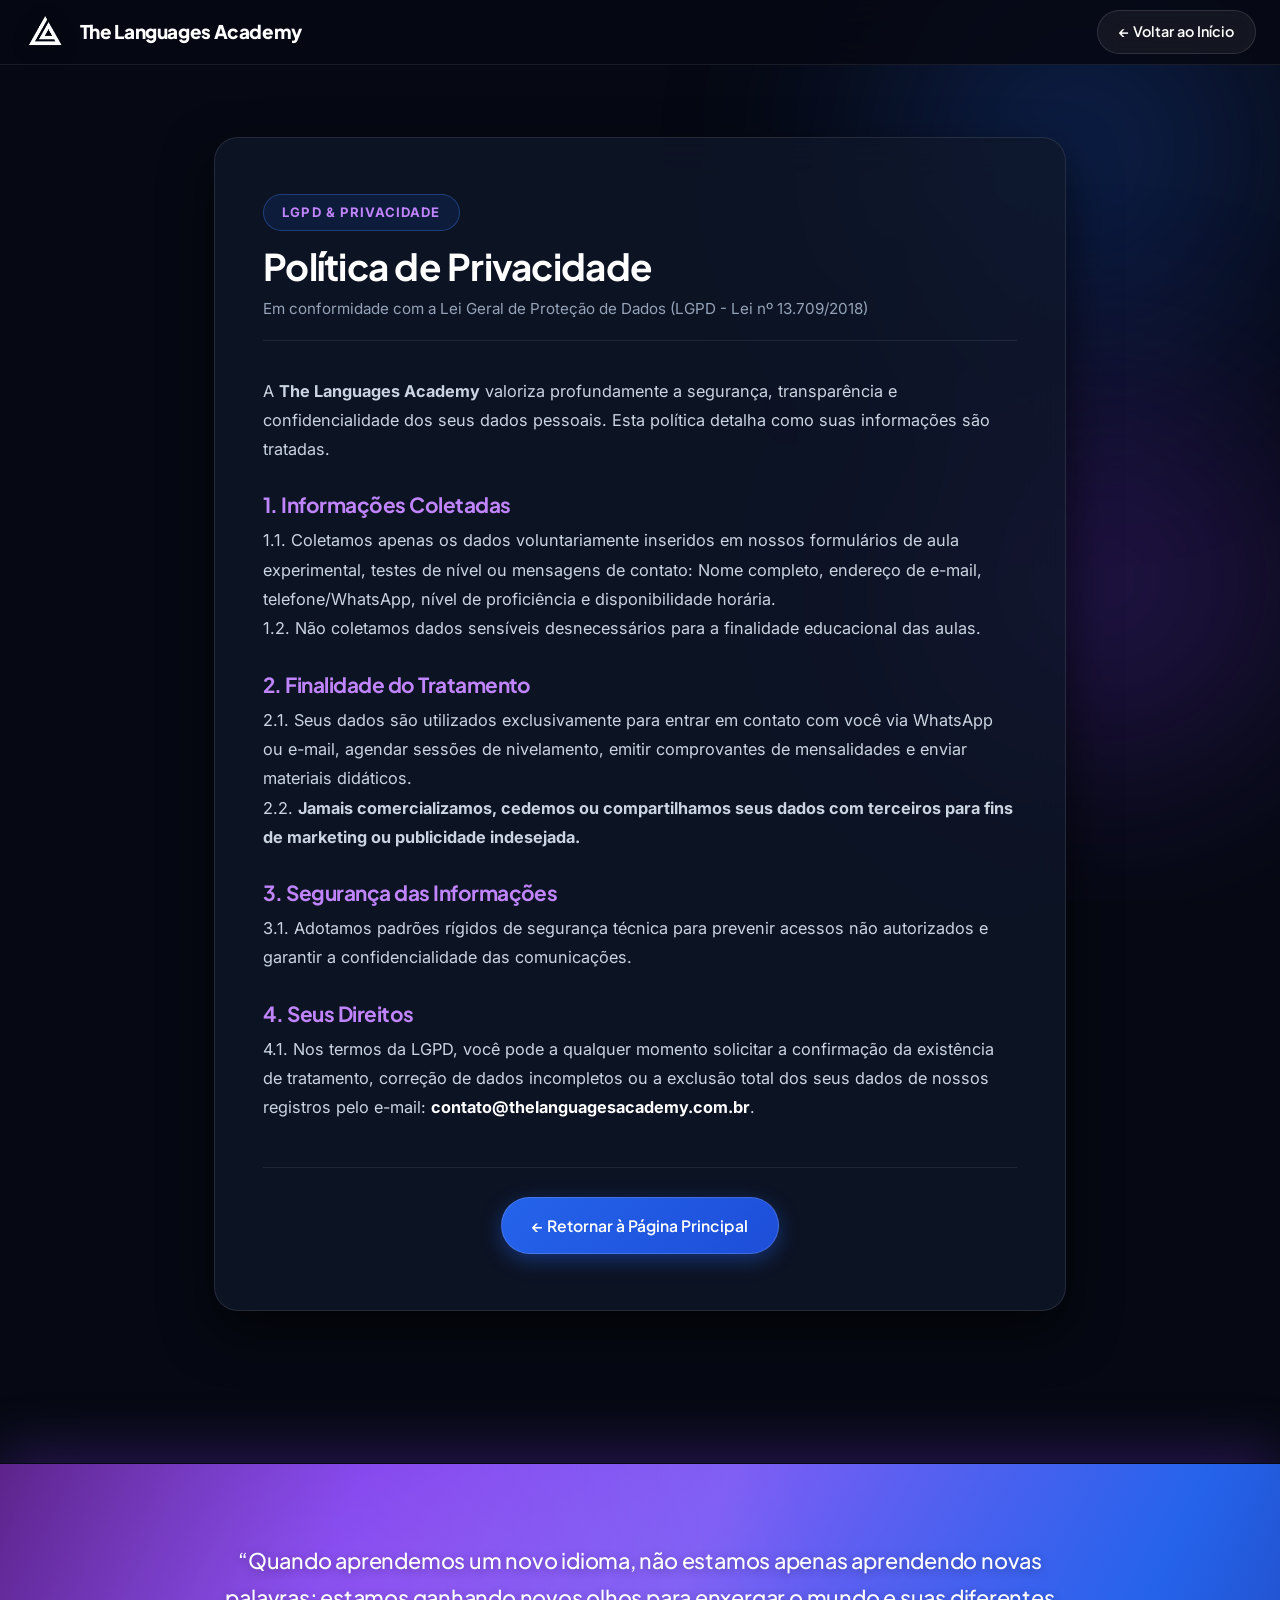
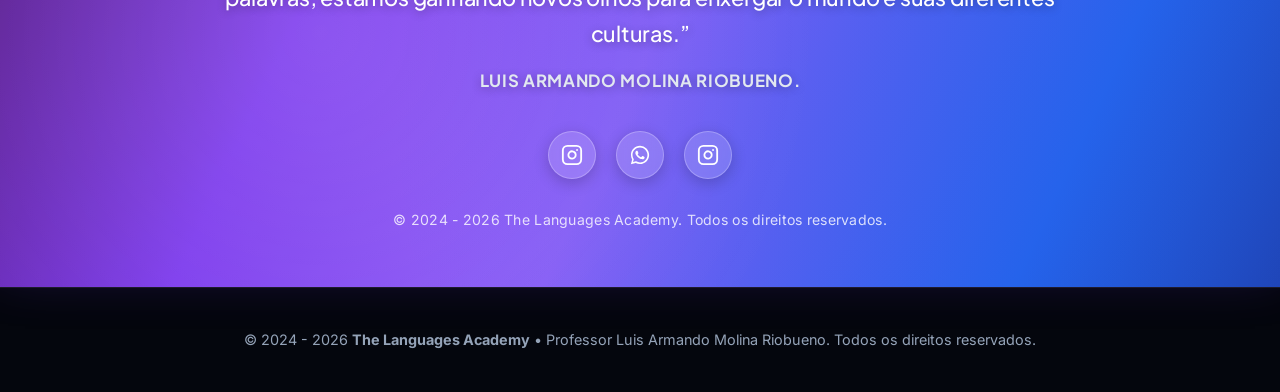
==== commit 0e5a03b2: "fix(contact): update official email to contato@thelanguagesacademy.com.br" ====
--- a/privacidade.html
+++ b/privacidade.html
@@ -1,96 +1,96 @@
-<!DOCTYPE html>
-<html lang="pt-BR">
-<head>
-  <meta charset="UTF-8">
-  <meta name="viewport" content="width=device-width, initial-scale=1.0">
-  <title>Política de Privacidade | The Languages Academy</title>
-  <meta name="description" content="Política de privacidade e proteção de dados da The Languages Academy em conformidade com a LGPD.">
-  <link rel="icon" type="image/x-icon" href="favicon.ico">
-  <link rel="stylesheet" href="css/styles.css">
-</head>
-<body style="min-height: 100vh; display: flex; flex-direction: column;">
-
-  <!-- Ambient Cosmic Glowing Background Mesh -->
-  <div class="cosmic-mesh">
-    <div class="glow-orb glow-blue"></div>
-    <div class="glow-orb glow-purple"></div>
-  </div>
-
-  <!-- HEADER -->
-  <header class="header-v2">
-    <div class="container nav-container-v2">
-      <a href="index.html" class="brand-v2">
-        <img src="assets/images/logo-white.png" alt="Logo The Languages Academy" width="46" height="46">
-        <span>The Languages Academy</span>
-      </a>
-
-      <div class="nav-cta-v2">
-        <a href="index.html" class="btn-v2 btn-v2-glass" style="padding:0.6rem 1.3rem; font-size:0.9rem;">
-          ← Voltar ao Início
-        </a>
-      </div>
-    </div>
-  </header>
-
-  <main style="padding: 4.5rem 0 6rem; flex-grow: 1; position: relative; z-index: 2;">
-    <div class="container" style="max-width: 900px;">
-      <div style="background: rgba(15, 23, 42, 0.75); backdrop-filter: blur(20px); border-radius: 24px; padding: 3.5rem 3rem; border: 1px solid rgba(255, 255, 255, 0.1); box-shadow: var(--shadow-cinema);">
-        
-        <span class="section-tag-v2" style="margin-bottom:0.8rem;">LGPD &amp; PRIVACIDADE</span>
-        <h1 style="font-size: 2.3rem; color: #FFFFFF; margin-bottom: 0.5rem; letter-spacing: -0.02em;">Política de Privacidade</h1>
-        <p style="color: #94A3B8; font-size: 0.95rem; margin-bottom: 2.2rem; border-bottom: 1px solid rgba(255,255,255,0.08); padding-bottom: 1.2rem;">
-          Em conformidade com a Lei Geral de Proteção de Dados (LGPD - Lei nº 13.709/2018)
-        </p>
-
-        <div style="color: #CBD5E1; line-height: 1.8; font-size: 1.02rem; display: flex; flex-direction: column; gap: 1.8rem;">
-          <p>
-            A <strong>The Languages Academy</strong> valoriza profundamente a segurança, transparência e confidencialidade dos seus dados pessoais. Esta política detalha como suas informações são tratadas.
-          </p>
-
-          <div>
-            <h3 style="font-size: 1.3rem; color: var(--color-cyan-glow); margin-bottom: 0.5rem;">1. Informações Coletadas</h3>
-            <p>1.1. Coletamos apenas os dados voluntariamente inseridos em nossos formulários de aula experimental, testes de nível ou mensagens de contato: Nome completo, endereço de e-mail, telefone/WhatsApp, nível de proficiência e disponibilidade horária.</p>
-            <p>1.2. Não coletamos dados sensíveis desnecessários para a finalidade educacional das aulas.</p>
-          </div>
-
-          <div>
-            <h3 style="font-size: 1.3rem; color: var(--color-cyan-glow); margin-bottom: 0.5rem;">2. Finalidade do Tratamento</h3>
-            <p>2.1. Seus dados são utilizados exclusivamente para entrar em contato com você via WhatsApp ou e-mail, agendar sessões de nivelamento, emitir comprovantes de mensalidades e enviar materiais didáticos.</p>
-            <p>2.2. <strong>Jamais comercializamos, cedemos ou compartilhamos seus dados com terceiros para fins de marketing ou publicidade indesejada.</strong></p>
-          </div>
-
-          <div>
-            <h3 style="font-size: 1.3rem; color: var(--color-cyan-glow); margin-bottom: 0.5rem;">3. Segurança das Informações</h3>
-            <p>3.1. Adotamos padrões rígidos de segurança técnica para prevenir acessos não autorizados e garantir a confidencialidade das comunicações.</p>
-          </div>
-
-          <div>
-            <h3 style="font-size: 1.3rem; color: var(--color-cyan-glow); margin-bottom: 0.5rem;">4. Seus Direitos</h3>
-            <p>4.1. Nos termos da LGPD, você pode a qualquer momento solicitar a confirmação da existência de tratamento, correção de dados incompletos ou a exclusão total dos seus dados de nossos registros pelo e-mail: <strong style="color:#FFFFFF;">thelanguagesacademy.br@gmail.com</strong>.</p>
-          </div>
-        </div>
-
-        <div style="margin-top: 2.8rem; padding-top: 1.8rem; border-top: 1px solid rgba(255,255,255,0.08); text-align: center;">
-          <a href="index.html" class="btn-v2 btn-v2-primary">
-            ← Retornar à Página Principal
-          </a>
-        </div>
-      </div>
-    </div>
-  </main>
-
-  <!-- SIGNATURE FOOTER QUOTE BANNER -->
-  <div class="footer-quote-banner">
-    <div class="banner-wave-wrapper">
-      <svg viewBox="0 0 1440 100" preserveAspectRatio="none" class="banner-wave-svg">
-        <path d="M0,32 C360,95 820,0 1440,40 L1440,100 L0,100 Z"></path>
-      </svg>
-    </div>
-    <div class="banner-inner container">
-      <blockquote class="banner-quote-text">
-        “Quando aprendemos um novo idioma, não estamos apenas aprendendo novas palavras; estamos ganhando novos olhos para enxergar o mundo e suas diferentes culturas.”
-        <cite class="banner-author">Luis Armando Molina Riobueno.</cite>
-      </blockquote>
+<!DOCTYPE html>
+<html lang="pt-BR">
+<head>
+  <meta charset="UTF-8">
+  <meta name="viewport" content="width=device-width, initial-scale=1.0">
+  <title>Política de Privacidade | The Languages Academy</title>
+  <meta name="description" content="Política de privacidade e proteção de dados da The Languages Academy em conformidade com a LGPD.">
+  <link rel="icon" type="image/x-icon" href="favicon.ico">
+  <link rel="stylesheet" href="css/styles.css">
+</head>
+<body style="min-height: 100vh; display: flex; flex-direction: column;">
+
+  <!-- Ambient Cosmic Glowing Background Mesh -->
+  <div class="cosmic-mesh">
+    <div class="glow-orb glow-blue"></div>
+    <div class="glow-orb glow-purple"></div>
+  </div>
+
+  <!-- HEADER -->
+  <header class="header-v2">
+    <div class="container nav-container-v2">
+      <a href="index.html" class="brand-v2">
+        <img src="assets/images/logo-white.png" alt="Logo The Languages Academy" width="46" height="46">
+        <span>The Languages Academy</span>
+      </a>
+
+      <div class="nav-cta-v2">
+        <a href="index.html" class="btn-v2 btn-v2-glass" style="padding:0.6rem 1.3rem; font-size:0.9rem;">
+          ← Voltar ao Início
+        </a>
+      </div>
+    </div>
+  </header>
+
+  <main style="padding: 4.5rem 0 6rem; flex-grow: 1; position: relative; z-index: 2;">
+    <div class="container" style="max-width: 900px;">
+      <div style="background: rgba(15, 23, 42, 0.75); backdrop-filter: blur(20px); border-radius: 24px; padding: 3.5rem 3rem; border: 1px solid rgba(255, 255, 255, 0.1); box-shadow: var(--shadow-cinema);">
+        
+        <span class="section-tag-v2" style="margin-bottom:0.8rem;">LGPD &amp; PRIVACIDADE</span>
+        <h1 style="font-size: 2.3rem; color: #FFFFFF; margin-bottom: 0.5rem; letter-spacing: -0.02em;">Política de Privacidade</h1>
+        <p style="color: #94A3B8; font-size: 0.95rem; margin-bottom: 2.2rem; border-bottom: 1px solid rgba(255,255,255,0.08); padding-bottom: 1.2rem;">
+          Em conformidade com a Lei Geral de Proteção de Dados (LGPD - Lei nº 13.709/2018)
+        </p>
+
+        <div style="color: #CBD5E1; line-height: 1.8; font-size: 1.02rem; display: flex; flex-direction: column; gap: 1.8rem;">
+          <p>
+            A <strong>The Languages Academy</strong> valoriza profundamente a segurança, transparência e confidencialidade dos seus dados pessoais. Esta política detalha como suas informações são tratadas.
+          </p>
+
+          <div>
+            <h3 style="font-size: 1.3rem; color: var(--color-cyan-glow); margin-bottom: 0.5rem;">1. Informações Coletadas</h3>
+            <p>1.1. Coletamos apenas os dados voluntariamente inseridos em nossos formulários de aula experimental, testes de nível ou mensagens de contato: Nome completo, endereço de e-mail, telefone/WhatsApp, nível de proficiência e disponibilidade horária.</p>
+            <p>1.2. Não coletamos dados sensíveis desnecessários para a finalidade educacional das aulas.</p>
+          </div>
+
+          <div>
+            <h3 style="font-size: 1.3rem; color: var(--color-cyan-glow); margin-bottom: 0.5rem;">2. Finalidade do Tratamento</h3>
+            <p>2.1. Seus dados são utilizados exclusivamente para entrar em contato com você via WhatsApp ou e-mail, agendar sessões de nivelamento, emitir comprovantes de mensalidades e enviar materiais didáticos.</p>
+            <p>2.2. <strong>Jamais comercializamos, cedemos ou compartilhamos seus dados com terceiros para fins de marketing ou publicidade indesejada.</strong></p>
+          </div>
+
+          <div>
+            <h3 style="font-size: 1.3rem; color: var(--color-cyan-glow); margin-bottom: 0.5rem;">3. Segurança das Informações</h3>
+            <p>3.1. Adotamos padrões rígidos de segurança técnica para prevenir acessos não autorizados e garantir a confidencialidade das comunicações.</p>
+          </div>
+
+          <div>
+            <h3 style="font-size: 1.3rem; color: var(--color-cyan-glow); margin-bottom: 0.5rem;">4. Seus Direitos</h3>
+            <p>4.1. Nos termos da LGPD, você pode a qualquer momento solicitar a confirmação da existência de tratamento, correção de dados incompletos ou a exclusão total dos seus dados de nossos registros pelo e-mail: <strong style="color:#FFFFFF;">contato@thelanguagesacademy.com.br</strong>.</p>
+          </div>
+        </div>
+
+        <div style="margin-top: 2.8rem; padding-top: 1.8rem; border-top: 1px solid rgba(255,255,255,0.08); text-align: center;">
+          <a href="index.html" class="btn-v2 btn-v2-primary">
+            ← Retornar à Página Principal
+          </a>
+        </div>
+      </div>
+    </div>
+  </main>
+
+  <!-- SIGNATURE FOOTER QUOTE BANNER -->
+  <div class="footer-quote-banner">
+    <div class="banner-wave-wrapper">
+      <svg viewBox="0 0 1440 100" preserveAspectRatio="none" class="banner-wave-svg">
+        <path d="M0,32 C360,95 820,0 1440,40 L1440,100 L0,100 Z"></path>
+      </svg>
+    </div>
+    <div class="banner-inner container">
+      <blockquote class="banner-quote-text">
+        “Quando aprendemos um novo idioma, não estamos apenas aprendendo novas palavras; estamos ganhando novos olhos para enxergar o mundo e suas diferentes culturas.”
+        <cite class="banner-author">Luis Armando Molina Riobueno.</cite>
+      </blockquote>
       <div class="banner-social-row">
         <a href="https://www.instagram.com/luisdesarmando" target="_blank" rel="noopener" aria-label="Instagram do Professor Luis" class="social-icon-circle">
           <svg viewBox="0 0 24 24" width="22" height="22" fill="none" stroke="currentColor" stroke-width="2" stroke-linecap="round" stroke-linejoin="round"><rect x="2" y="2" width="20" height="20" rx="5" ry="5"></rect><path d="M16 11.37A4 4 0 1 1 12.63 8 4 4 0 0 1 16 11.37z"></path><line x1="17.5" y1="6.5" x2="17.51" y2="6.5"></line></svg>
@@ -101,18 +101,18 @@
         <a href="https://www.instagram.com/thelanguages_academy" target="_blank" rel="noopener" aria-label="Instagram The Languages Academy" class="social-icon-circle">
           <svg viewBox="0 0 24 24" width="22" height="22" fill="none" stroke="currentColor" stroke-width="2" stroke-linecap="round" stroke-linejoin="round"><rect x="2" y="2" width="20" height="20" rx="5" ry="5"></rect><path d="M16 11.37A4 4 0 1 1 12.63 8 4 4 0 0 1 16 11.37z"></path><line x1="17.5" y1="6.5" x2="17.51" y2="6.5"></line></svg>
         </a>
-      </div>
-      <div class="banner-copyright">
-        &copy; 2024 - 2026 The Languages Academy. Todos os direitos reservados.
-      </div>
-    </div>
-  </div>
-
-  <footer class="footer-v2" style="padding: 2.5rem 0; margin-top: auto;">
-    <div class="container" style="text-align: center; font-size: 0.9rem; color: #94A3B8;">
-      &copy; 2024 - 2026 <strong>The Languages Academy</strong> • Professor Luis Armando Molina Riobueno. Todos os direitos reservados.
-    </div>
-  </footer>
-
-</body>
-</html>
+      </div>
+      <div class="banner-copyright">
+        &copy; 2024 - 2026 The Languages Academy. Todos os direitos reservados.
+      </div>
+    </div>
+  </div>
+
+  <footer class="footer-v2" style="padding: 2.5rem 0; margin-top: auto;">
+    <div class="container" style="text-align: center; font-size: 0.9rem; color: #94A3B8;">
+      &copy; 2024 - 2026 <strong>The Languages Academy</strong> • Professor Luis Armando Molina Riobueno. Todos os direitos reservados.
+    </div>
+  </footer>
+
+</body>
+</html>
--- a/css/styles.css
+++ b/css/styles.css
@@ -1,2657 +1,2651 @@
-/* ========================================================
-   THE LANGUAGES ACADEMY - VERSÃO 2.0 (LIVELUXE PARALLAX)
-   Modern, Cinematic, High-Conversion Architecture
-   ======================================================== */
-
-@import url('https://fonts.googleapis.com/css2?family=Plus+Jakarta+Sans:ital,wght@0,300;0,400;0,500;0,600;0,700;0,800;1,400&family=Inter:wght@300;400;500;600;700&family=Cormorant+Garamond:ital,wght@0,600;0,700;1,400;1,600&display=swap');
-
-:root {
-  /* Dark Cosmic Palette */
-  --bg-deep: #060913;
-  --bg-canvas: #090E1D;
-  --bg-card: rgba(15, 23, 42, 0.75);
-  --bg-card-hover: rgba(22, 33, 62, 0.9);
-  --bg-glass: rgba(255, 255, 255, 0.04);
-  --bg-glass-strong: rgba(255, 255, 255, 0.08);
-
-  /* Brand Accents - Signature Royal Purple & Electric Blue */
-  --color-primary: #1D4ED8;
-  --color-primary-light: #2563EB;
-  --color-primary-glow: #60A5FA;
-  
-  --color-purple: #A742F5;
-  --color-purple-dark: #7C3AED;
-  --color-purple-light: #C084FC;
-  --color-purple-glow: rgba(167, 66, 245, 0.45);
-
-  --color-cyan: #818CF8;
-  --color-cyan-glow: #C084FC;
-  
-  /* Remap coral to Royal Purple so all existing CTAs turn Purple */
-  --color-coral: #A742F5;
-  --color-coral-hover: #8A35D1;
-  --color-amber: #F59E0B;
-  --color-emerald: #10B981;
-
-  /* Gradients */
-  --gradient-brand: linear-gradient(135deg, #A742F5 0%, #2563EB 100%);
-  --gradient-brand-reverse: linear-gradient(135deg, #2563EB 0%, #A742F5 100%);
-  --gradient-purple: linear-gradient(135deg, #A742F5 0%, #7C3AED 100%);
-
-  /* Text & Border */
-  --text-white: #FFFFFF;
-  --text-title: #F8FAFC;
-  --text-body: #94A3B8;
-  --text-muted: #64748B;
-  --border-subtle: rgba(255, 255, 255, 0.08);
-  --border-glow: rgba(167, 66, 245, 0.35);
-
-  /* Fonts */
-  --font-heading: 'Plus Jakarta Sans', sans-serif;
-  --font-body: 'Inter', sans-serif;
-  --font-serif: 'Cormorant Garamond', Georgia, serif;
-
-  /* Shadows & Radius */
-  --shadow-subtle: 0 4px 20px rgba(0, 0, 0, 0.25);
-  --shadow-cinema: 0 20px 50px rgba(0, 0, 0, 0.6);
-  --shadow-neon: 0 0 40px rgba(37, 99, 235, 0.35);
-  --shadow-purple: 0 8px 30px rgba(167, 66, 245, 0.45);
-  --shadow-coral: 0 8px 30px rgba(167, 66, 245, 0.45);
-
-  --radius-sm: 10px;
-  --radius-md: 18px;
-  --radius-lg: 26px;
-  --radius-xl: 36px;
-  --radius-full: 9999px;
-
-  --transition-fast: all 0.2s cubic-bezier(0.4, 0, 0.2, 1);
-  --transition-smooth: all 0.35s cubic-bezier(0.16, 1, 0.3, 1);
-}
-
-*, *::before, *::after {
-  box-sizing: border-box;
-  margin: 0;
-  padding: 0;
-}
-
-html {
-  scroll-behavior: smooth;
-  scroll-padding-top: 100px;
-  background-color: var(--bg-deep);
-  color: var(--text-body);
-}
-
-body {
-  font-family: var(--font-body);
-  background-color: var(--bg-deep);
-  line-height: 1.65;
-  overflow-x: hidden;
-  -webkit-font-smoothing: antialiased;
-}
-
-/* Headings */
-h1, h2, h3, h4, h5, h6 {
-  font-family: var(--font-heading);
-  color: var(--text-title);
-  line-height: 1.2;
-  font-weight: 700;
-  letter-spacing: -0.025em;
-}
-
-a {
-  color: inherit;
-  text-decoration: none;
-  transition: var(--transition-fast);
-}
-
-img, video {
-  display: block;
-  max-width: 100%;
-}
-
-.container {
-  width: 100%;
-  max-width: 1280px;
-  margin: 0 auto;
-  padding: 0 1.5rem;
-}
-
-/* ================= BACKGROUND GLOWS / MESH ================= */
-.cosmic-mesh {
-  position: absolute;
-  inset: 0;
-  pointer-events: none;
-  overflow: hidden;
-  z-index: 0;
-}
-
-.glow-orb {
-  position: absolute;
-  border-radius: 50%;
-  filter: blur(100px);
-  opacity: 0.35;
-  will-change: transform;
-}
-
-.glow-blue {
-  width: 600px;
-  height: 600px;
-  background: radial-gradient(circle, #2563EB 0%, rgba(37, 99, 235, 0) 70%);
-  top: -150px;
-  right: -100px;
-}
-
-.glow-cyan {
-  width: 500px;
-  height: 500px;
-  background: radial-gradient(circle, #06B6D4 0%, rgba(6, 182, 212, 0) 70%);
-  top: 35%;
-  left: -150px;
-}
-
-.glow-purple {
-  width: 550px;
-  height: 550px;
-  background: radial-gradient(circle, #7C3AED 0%, rgba(124, 58, 237, 0) 70%);
-  bottom: 5%;
-  right: -100px;
-}
-
-/* ================= SECTION HEADINGS 2.0 ================= */
-.section-header-v2 {
-  text-align: center;
-  max-width: 760px;
-  margin: 0 auto 3.8rem;
-  position: relative;
-  z-index: 2;
-}
-
-.section-header-v2.text-left {
-  text-align: left;
-  margin: 0 0 2.2rem;
-}
-
-.section-tag-v2 {
-  display: inline-flex;
-  align-items: center;
-  gap: 0.5rem;
-  background: rgba(37, 99, 235, 0.12);
-  border: 1px solid rgba(59, 130, 246, 0.35);
-  color: var(--color-cyan-glow);
-  font-size: 0.82rem;
-  font-weight: 700;
-  text-transform: uppercase;
-  letter-spacing: 0.08em;
-  padding: 0.42rem 1.15rem;
-  border-radius: var(--radius-full);
-  margin-bottom: 1rem;
-}
-
-.section-title-v2 {
-  font-size: 2.6rem;
-  font-weight: 800;
-  letter-spacing: -0.03em;
-  color: #FFFFFF;
-  line-height: 1.2;
-  margin-bottom: 1rem;
-}
-
-.section-subtitle-v2 {
-  font-size: 1.12rem;
-  color: var(--text-body);
-  line-height: 1.7;
-}
-
-/* Explorer Right Column Visuals */
-.explorer-visual-box {
-  background: rgba(6, 9, 19, 0.6);
-  border: 1px solid rgba(255, 255, 255, 0.1);
-  border-radius: var(--radius-lg);
-  padding: 2.2rem;
-  display: flex;
-  flex-direction: column;
-  gap: 1.5rem;
-}
-
-.explorer-levels-grid {
-  display: grid;
-  grid-template-columns: repeat(3, 1fr);
-  gap: 0.75rem;
-}
-
-.level-badge {
-  background: rgba(255, 255, 255, 0.04);
-  border: 1px solid rgba(255, 255, 255, 0.08);
-  border-radius: 12px;
-  padding: 0.75rem 0.6rem;
-  text-align: center;
-  transition: var(--transition-fast);
-}
-
-.level-badge:hover {
-  background: rgba(37, 99, 235, 0.2);
-  border-color: var(--color-primary-light);
-  transform: translateY(-2px);
-}
-
-.level-code {
-  display: block;
-  font-family: var(--font-heading);
-  font-weight: 800;
-  font-size: 1.1rem;
-  color: var(--color-cyan-glow);
-}
-
-.level-label {
-  display: block;
-  font-size: 0.75rem;
-  color: #94A3B8;
-  margin-top: 0.2rem;
-}
-
-/* ================= BUTTONS 2.0 ================= */
-.btn-v2 {
-  display: inline-flex;
-  align-items: center;
-  justify-content: center;
-  gap: 0.65rem;
-  font-family: var(--font-heading);
-  font-weight: 600;
-  font-size: 0.98rem;
-  padding: 0.9rem 1.9rem;
-  border-radius: var(--radius-full);
-  cursor: pointer;
-  transition: var(--transition-smooth);
-  border: 1px solid transparent;
-  white-space: nowrap;
-  position: relative;
-  overflow: hidden;
-  outline: none;
-}
-
-.btn-v2-primary {
-  background: linear-gradient(135deg, #2563EB 0%, #1D4ED8 100%);
-  color: var(--text-white);
-  box-shadow: 0 6px 20px rgba(37, 99, 235, 0.4);
-  border-color: rgba(255, 255, 255, 0.15);
-}
-
-.btn-v2-primary:hover {
-  background: linear-gradient(135deg, #3B82F6 0%, #2563EB 100%);
-  transform: translateY(-3px) scale(1.02);
-  box-shadow: 0 10px 30px rgba(37, 99, 235, 0.6);
-}
-
-.btn-v2-purple, .btn-v2-coral {
-  background: linear-gradient(135deg, #A742F5 0%, #7C3AED 100%);
-  color: var(--text-white);
-  box-shadow: 0 8px 25px rgba(167, 66, 245, 0.45);
-  border-color: rgba(255, 255, 255, 0.2);
-}
-
-.btn-v2-purple:hover, .btn-v2-coral:hover {
-  background: linear-gradient(135deg, #B55CF8 0%, #8A35D1 100%);
-  transform: translateY(-3px) scale(1.02);
-  box-shadow: 0 12px 35px rgba(167, 66, 245, 0.65);
-}
-
-.btn-v2-glass {
-  background: rgba(255, 255, 255, 0.06);
-  backdrop-filter: blur(12px);
-  color: var(--text-white);
-  border-color: rgba(255, 255, 255, 0.12);
-}
-
-.btn-v2-glass:hover {
-  background: rgba(255, 255, 255, 0.14);
-  border-color: rgba(255, 255, 255, 0.25);
-  transform: translateY(-2px);
-}
-
-.btn-v2-whatsapp {
-  background: linear-gradient(135deg, #25D366 0%, #1DA851 100%);
-  color: #FFFFFF;
-  box-shadow: 0 6px 20px rgba(37, 211, 102, 0.35);
-}
-
-.btn-v2-whatsapp:hover {
-  background: linear-gradient(135deg, #2EE070 0%, #25D366 100%);
-  transform: translateY(-3px) scale(1.02);
-  box-shadow: 0 10px 30px rgba(37, 211, 102, 0.5);
-}
-
-/* Button aliases for quiz and subpage widgets */
-.btn {
-  display: inline-flex;
-  align-items: center;
-  justify-content: center;
-  gap: 0.65rem;
-  font-family: var(--font-heading);
-  font-weight: 600;
-  font-size: 0.98rem;
-  padding: 0.85rem 1.8rem;
-  border-radius: var(--radius-full);
-  cursor: pointer;
-  transition: var(--transition-smooth);
-  border: 1px solid transparent;
-  white-space: nowrap;
-  outline: none;
-}
-
-.btn-primary {
-  background: linear-gradient(135deg, #2563EB 0%, #1D4ED8 100%);
-  color: var(--text-white);
-  box-shadow: 0 6px 20px rgba(37, 99, 235, 0.4);
-}
-
-.btn-primary:hover {
-  background: linear-gradient(135deg, #3B82F6 0%, #2563EB 100%);
-  transform: translateY(-2px);
-  box-shadow: 0 10px 25px rgba(37, 99, 235, 0.5);
-}
-
-.btn-outline {
-  background: #F1F5F9;
-  border: 1px solid #CBD5E1;
-  color: #1E293B;
-}
-
-.btn-outline:hover {
-  background: #E2E8F0;
-  border-color: #94A3B8;
-  transform: translateY(-2px);
-}
-
-.btn-whatsapp {
-  background: linear-gradient(135deg, #25D366 0%, #1DA851 100%);
-  color: #FFFFFF;
-  box-shadow: 0 6px 20px rgba(37, 211, 102, 0.35);
-}
-
-.btn-whatsapp:hover {
-  background: linear-gradient(135deg, #2EE070 0%, #25D366 100%);
-  transform: translateY(-2px);
-  box-shadow: 0 10px 25px rgba(37, 211, 102, 0.5);
-}
-
-/* ================= COMPACT HEADER / NAVBAR 2.0 ================= */
-.header-v2 {
-  position: sticky;
-  top: 0;
-  z-index: 1000;
-  background: rgba(6, 9, 19, 0.85);
-  backdrop-filter: blur(20px);
-  -webkit-backdrop-filter: blur(20px);
-  border-bottom: 1px solid var(--border-subtle);
-  transition: var(--transition-smooth);
-}
-
-.header-v2.scrolled {
-  background: rgba(6, 9, 19, 0.96);
-  box-shadow: 0 10px 30px rgba(0, 0, 0, 0.6);
-  border-bottom-color: rgba(59, 130, 246, 0.25);
-}
-
-.nav-container-v2 {
-  display: flex;
-  align-items: center;
-  justify-content: space-between;
-  height: 64px;
-}
-
-.brand-v2 {
-  display: flex;
-  align-items: center;
-  gap: 0.85rem;
-  font-family: var(--font-heading);
-  font-weight: 800;
-  font-size: 1.18rem;
-  color: var(--text-white);
-  letter-spacing: -0.02em;
-}
-
-.brand-v2 img {
-  height: 38px;
-  width: auto;
-  object-fit: contain;
-  filter: drop-shadow(0 2px 8px rgba(0, 0, 0, 0.5));
-}
-
-.header-right-v2 {
-  display: flex;
-  align-items: center;
-  gap: 1rem;
-  position: relative;
-}
-
-/* Dropdown Menu Trigger */
-.nav-dropdown-wrapper {
-  position: relative;
-}
-
-.nav-menu-btn-v2 {
-  background: rgba(255, 255, 255, 0.06);
-  border: 1px solid rgba(255, 255, 255, 0.14);
-  border-radius: var(--radius-full);
-  padding: 0.52rem 1.15rem;
-  color: #FFFFFF;
-  font-family: var(--font-heading);
-  font-weight: 600;
-  font-size: 0.92rem;
-  display: flex;
-  align-items: center;
-  gap: 0.6rem;
-  cursor: pointer;
-  transition: var(--transition-fast);
-  outline: none;
-}
-
-.nav-menu-btn-v2:hover, .nav-menu-btn-v2.active {
-  background: rgba(255, 255, 255, 0.14);
-  border-color: var(--color-cyan-glow);
-  box-shadow: 0 0 15px rgba(6, 182, 212, 0.3);
-}
-
-.nav-menu-btn-v2 .menu-icon-bars {
-  display: flex;
-  flex-direction: column;
-  gap: 3.5px;
-  width: 16px;
-}
-
-.nav-menu-btn-v2 .menu-icon-bars span {
-  display: block;
-  height: 2px;
-  background-color: var(--color-cyan-glow);
-  border-radius: 2px;
-  transition: var(--transition-fast);
-}
-
-.nav-menu-btn-v2 .chevron-icon {
-  color: #94A3B8;
-  transition: transform 0.25s ease;
-}
-
-.nav-menu-btn-v2.active .chevron-icon {
-  transform: rotate(180deg);
-  color: #FFFFFF;
-}
-
-/* Glassmorphism Floating Dropdown Panel */
-.nav-dropdown-panel-v2 {
-  position: absolute;
-  top: calc(100% + 14px);
-  right: 0;
-  width: 520px;
-  max-width: 92vw;
-  background: rgba(11, 19, 43, 0.96);
-  backdrop-filter: blur(24px);
-  -webkit-backdrop-filter: blur(24px);
-  border: 1px solid rgba(59, 130, 246, 0.35);
-  border-radius: var(--radius-xl);
-  box-shadow: 0 25px 60px rgba(0, 0, 0, 0.75), 0 0 35px rgba(37, 99, 235, 0.25);
-  padding: 1.8rem;
-  opacity: 0;
-  visibility: hidden;
-  pointer-events: none;
-  transform: translateY(12px) scale(0.97);
-  transition: all 0.25s cubic-bezier(0.16, 1, 0.3, 1);
-  z-index: 1000;
-}
-
-.nav-dropdown-panel-v2.open {
-  opacity: 1;
-  visibility: visible;
-  pointer-events: auto;
-  transform: translateY(0) scale(1);
-}
-
-.dropdown-panel-grid {
-  display: grid;
-  grid-template-columns: 1fr 1fr;
-  gap: 1.8rem;
-}
-
-.dropdown-panel-col {
-  display: flex;
-  flex-direction: column;
-}
-
-.dropdown-col-title {
-  font-size: 0.72rem;
-  text-transform: uppercase;
-  letter-spacing: 0.08em;
-  color: var(--color-cyan-glow);
-  font-weight: 700;
-  margin-bottom: 0.75rem;
-  display: block;
-}
-
-.dropdown-links-list {
-  list-style: none;
-  display: flex;
-  flex-direction: column;
-  gap: 0.3rem;
-}
-
-.dropdown-item-link {
-  display: flex;
-  align-items: center;
-  gap: 0.65rem;
-  padding: 0.55rem 0.75rem;
-  border-radius: 10px;
-  color: #CBD5E1;
-  font-size: 0.92rem;
-  font-weight: 500;
-  transition: var(--transition-fast);
-}
-
-.dropdown-item-link:hover {
-  background: rgba(37, 99, 235, 0.2);
-  color: #FFFFFF;
-  transform: translateX(4px);
-}
-
-.dropdown-item-link .nav-icon {
-  font-size: 1.05rem;
-  flex-shrink: 0;
-}
-
-.dropdown-panel-footer {
-  margin-top: 1.3rem;
-  padding-top: 1.1rem;
-  border-top: 1px solid rgba(255, 255, 255, 0.08);
-}
-
-.nav-quick-cta {
-  padding: 0.52rem 1.3rem;
-  font-size: 0.9rem;
-}
-
-/* Hide any legacy mobile drawer */
-.mobile-drawer-v2 {
-  display: none !important;
-}
-
-/* ================= PARALLAX HERO SECTION 2.0 ================= */
-.hero-v2 {
-  position: relative;
-  min-height: 92vh;
-  display: flex;
-  align-items: center;
-  padding: 5.5rem 0 4rem;
-  overflow: hidden;
-}
-
-.hero-v2-grid {
-  display: grid;
-  grid-template-columns: 1.15fr 0.85fr;
-  align-items: center;
-  gap: 4rem;
-  position: relative;
-  z-index: 2;
-}
-
-/* Floating Parallax Badges */
-.parallax-badge {
-  position: absolute;
-  z-index: 3;
-  background: rgba(15, 23, 42, 0.75);
-  backdrop-filter: blur(14px);
-  border: 1px solid rgba(255, 255, 255, 0.12);
-  padding: 0.65rem 1.1rem;
-  border-radius: var(--radius-full);
-  display: flex;
-  align-items: center;
-  gap: 0.65rem;
-  box-shadow: 0 10px 25px rgba(0, 0, 0, 0.4);
-  font-size: 0.88rem;
-  font-weight: 600;
-  color: #F8FAFC;
-  pointer-events: none;
-}
-
-.badge-top-right {
-  top: -20px;
-  right: -25px;
-  border-color: rgba(6, 182, 212, 0.4);
-}
-
-.badge-bottom-left {
-  bottom: -20px;
-  left: -30px;
-  border-color: rgba(245, 158, 11, 0.4);
-}
-
-.hero-v2-content {
-  display: flex;
-  flex-direction: column;
-  gap: 1.6rem;
-}
-
-.pill-glow-tag {
-  display: inline-flex;
-  align-items: center;
-  gap: 0.65rem;
-  background: rgba(37, 99, 235, 0.12);
-  border: 1px solid rgba(59, 130, 246, 0.35);
-  color: #93C5FD;
-  font-size: 0.88rem;
-  font-weight: 600;
-  padding: 0.45rem 1.2rem;
-  border-radius: var(--radius-full);
-  width: fit-content;
-}
-
-.radar-dot {
-  width: 9px;
-  height: 9px;
-  border-radius: 50%;
-  background-color: var(--color-cyan);
-  position: relative;
-}
-
-.radar-dot::after {
-  content: '';
-  position: absolute;
-  inset: -4px;
-  border-radius: 50%;
-  background-color: rgba(6, 182, 212, 0.6);
-  animation: radarPing 2s cubic-bezier(0, 0, 0.2, 1) infinite;
-}
-
-.hero-v2-title {
-  font-size: 3.6rem;
-  font-weight: 800;
-  letter-spacing: -0.035em;
-  color: #FFFFFF;
-  line-height: 1.12;
-}
-
-.gradient-shimmer {
-  background: linear-gradient(135deg, #FFFFFF 0%, #C084FC 50%, #60A5FA 100%);
-  -webkit-background-clip: text;
-  -webkit-text-fill-color: transparent;
-}
-
-.hero-v2-description {
-  font-size: 1.2rem;
-  color: #94A3B8;
-  line-height: 1.7;
-  max-width: 600px;
-}
-
-.hero-v2-actions {
-  display: flex;
-  flex-wrap: wrap;
-  gap: 1.1rem;
-  margin-top: 0.5rem;
-}
-
-/* Stats Counter Grid */
-.hero-stats-row {
-  display: grid;
-  grid-template-columns: repeat(3, 1fr);
-  gap: 1.5rem;
-  padding-top: 2rem;
-  border-top: 1px solid var(--border-subtle);
-  margin-top: 1rem;
-}
-
-.stat-box h4 {
-  font-size: 1.75rem;
-  font-weight: 800;
-  color: #FFFFFF;
-  display: flex;
-  align-items: baseline;
-  gap: 0.15rem;
-}
-
-.stat-box p {
-  font-size: 0.82rem;
-  color: var(--text-muted);
-  font-weight: 500;
-  margin-top: 0.2rem;
-}
-
-/* Hero Cinema Video Wrapper */
-.hero-cinema-wrapper {
-  position: relative;
-  border-radius: var(--radius-xl);
-  overflow: hidden;
-  background: #020617;
-  box-shadow: var(--shadow-cinema);
-  border: 1px solid rgba(255, 255, 255, 0.15);
-}
-
-.ambient-glow-layer {
-  position: absolute;
-  inset: -15px;
-  background: radial-gradient(circle, rgba(37, 99, 235, 0.45) 0%, rgba(6, 182, 212, 0.2) 60%, transparent 80%);
-  filter: blur(45px);
-  z-index: 1;
-  pointer-events: none;
-  opacity: 0.5;
-  transition: opacity 0.5s ease;
-}
-
-.hero-cinema-wrapper video {
-  width: 100%;
-  aspect-ratio: 1 / 1;
-  object-fit: cover;
-  position: relative;
-  z-index: 2;
-  border-radius: calc(var(--radius-xl) - 2px);
-}
-
-.cinema-overlay {
-  position: absolute;
-  inset: 0;
-  background: rgba(6, 9, 19, 0.4);
-  z-index: 3;
-  display: flex;
-  flex-direction: column;
-  align-items: center;
-  justify-content: center;
-  gap: 1rem;
-  cursor: pointer;
-  transition: var(--transition-smooth);
-}
-
-.cinema-overlay:hover {
-  background: rgba(6, 9, 19, 0.2);
-}
-
-.cinema-overlay.hidden {
-  opacity: 0;
-  pointer-events: none;
-}
-
-.play-aura-button {
-  width: 72px;
-  height: 72px;
-  border-radius: 50%;
-  background: linear-gradient(135deg, #FFFFFF 0%, #E2E8F0 100%);
-  display: flex;
-  align-items: center;
-  justify-content: center;
-  color: var(--color-primary);
-  box-shadow: 0 0 35px rgba(255, 255, 255, 0.45);
-  transition: var(--transition-smooth);
-}
-
-.cinema-overlay:hover .play-aura-button {
-  transform: scale(1.12);
-  box-shadow: 0 0 50px rgba(59, 130, 246, 0.7);
-}
-
-.play-aura-button svg {
-  margin-left: 4px;
-}
-
-/* ================= INTERACTIVE LANGUAGE EXPLORER ================= */
-.explorer-section {
-  position: relative;
-  padding: 5rem 0 6rem;
-  background: linear-gradient(180deg, var(--bg-deep) 0%, #0A1024 100%);
-  border-top: 1px solid var(--border-subtle);
-  border-bottom: 1px solid var(--border-subtle);
-}
-
-.explorer-tabs-nav {
-  display: flex;
-  align-items: center;
-  justify-content: center;
-  gap: 1rem;
-  margin-bottom: 3rem;
-  flex-wrap: wrap;
-}
-
-.lang-tab-btn {
-  background: rgba(255, 255, 255, 0.05);
-  border: 1px solid rgba(255, 255, 255, 0.1);
-  padding: 0.85rem 1.8rem;
-  border-radius: var(--radius-full);
-  color: #CBD5E1;
-  font-family: var(--font-heading);
-  font-weight: 600;
-  font-size: 1rem;
-  cursor: pointer;
-  display: flex;
-  align-items: center;
-  gap: 0.65rem;
-  transition: var(--transition-smooth);
-}
-
-.lang-tab-btn:hover {
-  background: rgba(255, 255, 255, 0.1);
-  color: #FFFFFF;
-  border-color: rgba(255, 255, 255, 0.25);
-}
-
-.lang-tab-btn.active {
-  background: linear-gradient(135deg, rgba(167, 66, 245, 0.35) 0%, rgba(37, 99, 235, 0.25) 100%);
-  border-color: var(--color-purple);
-  color: #FFFFFF;
-  box-shadow: 0 0 25px rgba(167, 66, 245, 0.4);
-}
-
-.lang-tab-panel {
-  display: none;
-  animation: fadeIn 0.4s ease-out forwards;
-}
-
-.lang-tab-panel.active {
-  display: block;
-}
-
-.explorer-showcase-card {
-  background: rgba(15, 23, 42, 0.7);
-  backdrop-filter: blur(20px);
-  border-radius: var(--radius-xl);
-  border: 1px solid rgba(255, 255, 255, 0.1);
-  padding: 3.5rem;
-  display: grid;
-  grid-template-columns: 1.1fr 0.9fr;
-  align-items: center;
-  gap: 3.5rem;
-  box-shadow: var(--shadow-cinema);
-}
-
-.explorer-features-list {
-  list-style: none;
-  display: flex;
-  flex-direction: column;
-  gap: 1.1rem;
-  margin: 1.8rem 0;
-}
-
-.explorer-features-list li {
-  display: flex;
-  align-items: flex-start;
-  gap: 0.85rem;
-  font-size: 1.02rem;
-  color: #E2E8F0;
-}
-
-.explorer-features-list svg {
-  color: var(--color-cyan);
-  flex-shrink: 0;
-  margin-top: 0.25rem;
-}
-
-/* ================= 3 PILLARS / METHODOLOGY 2.0 ================= */
-.pillars-section {
-  position: relative;
-  padding: 6.5rem 0;
-}
-
-.pillars-grid-v2 {
-  display: grid;
-  grid-template-columns: repeat(3, 1fr);
-  gap: 2.2rem;
-}
-
-.pillar-card-v2 {
-  background: rgba(15, 23, 42, 0.6);
-  backdrop-filter: blur(16px);
-  border: 1px solid rgba(255, 255, 255, 0.08);
-  border-radius: var(--radius-lg);
-  padding: 2.8rem 2.2rem;
-  transition: var(--transition-smooth);
-  position: relative;
-  overflow: hidden;
-  display: flex;
-  flex-direction: column;
-}
-
-.pillar-card-v2::before {
-  content: '';
-  position: absolute;
-  top: 0;
-  left: 0;
-  right: 0;
-  height: 3px;
-  background: linear-gradient(90deg, transparent, var(--color-primary-light), transparent);
-  opacity: 0;
-  transition: var(--transition-smooth);
-}
-
-.pillar-card-v2:hover {
-  border-color: rgba(59, 130, 246, 0.4);
-  box-shadow: 0 15px 40px rgba(0, 0, 0, 0.5), 0 0 30px rgba(37, 99, 235, 0.2);
-}
-
-.pillar-card-v2:hover::before {
-  opacity: 1;
-}
-
-.pillar-icon-box {
-  width: 64px;
-  height: 64px;
-  border-radius: 18px;
-  display: flex;
-  align-items: center;
-  justify-content: center;
-  margin-bottom: 1.8rem;
-  color: #FFFFFF;
-}
-
-.icon-gradient-blue {
-  background: linear-gradient(135deg, #2563EB 0%, #1D4ED8 100%);
-  box-shadow: 0 8px 25px rgba(37, 99, 235, 0.4);
-}
-
-.icon-gradient-cyan, .icon-gradient-purple {
-  background: linear-gradient(135deg, #A742F5 0%, #7C3AED 100%);
-  box-shadow: 0 8px 25px rgba(167, 66, 245, 0.4);
-}
-
-.icon-gradient-coral {
-  background: linear-gradient(135deg, #8B5CF6 0%, #6366F1 100%);
-  box-shadow: 0 8px 25px rgba(139, 92, 246, 0.4);
-}
-
-.pillar-card-v2 h3 {
-  font-size: 1.4rem;
-  margin-bottom: 0.9rem;
-  color: #FFFFFF;
-}
-
-.pillar-card-v2 p {
-  color: #94A3B8;
-  font-size: 1rem;
-  line-height: 1.7;
-}
-
-/* ================= ABOUT TEACHER: EDITORIAL SHOWCASE ================= */
-.about-section-v2 {
-  position: relative;
-  padding: 6.5rem 0;
-  background: radial-gradient(circle at 10% 50%, rgba(37, 99, 235, 0.08) 0%, transparent 50%),
-              linear-gradient(180deg, #090E1D 0%, #060913 100%);
-  border-top: 1px solid var(--border-subtle);
-  border-bottom: 1px solid var(--border-subtle);
-}
-
-.about-editorial-grid {
-  display: grid;
-  grid-template-columns: 1fr 1fr;
-  align-items: center;
-  gap: 4.5rem;
-}
-
-/* Floating Dual Photos Parallax */
-.about-parallax-stage {
-  position: relative;
-  padding: 2rem 0;
-}
-
-.dual-photo-wrapper {
-  position: relative;
-  display: grid;
-  grid-template-columns: 1fr 1fr;
-  gap: 1.5rem;
-}
-
-.photo-card-v2 {
-  position: relative;
-  border-radius: var(--radius-lg);
-  overflow: hidden;
-  box-shadow: var(--shadow-cinema);
-  border: 1px solid rgba(255, 255, 255, 0.15);
-  background: #0B132B;
-}
-
-.photo-card-v2 img {
-  width: 100%;
-  height: 420px;
-  object-fit: cover;
-  transition: transform 0.6s ease;
-}
-
-.photo-card-v2:hover img {
-  transform: scale(1.04);
-}
-
-.photo-tag-chip {
-  position: absolute;
-  bottom: 14px;
-  left: 14px;
-  right: 14px;
-  background: rgba(6, 9, 19, 0.88);
-  backdrop-filter: blur(10px);
-  color: #FFFFFF;
-  padding: 0.55rem 0.85rem;
-  border-radius: var(--radius-sm);
-  font-size: 0.82rem;
-  font-weight: 600;
-  text-align: center;
-  border: 1px solid rgba(255, 255, 255, 0.1);
-}
-
-.floating-crest-badge {
-  position: absolute;
-  top: -15px;
-  left: 50%;
-  transform: translateX(-50%);
-  background: rgba(15, 23, 42, 0.95);
-  backdrop-filter: blur(16px);
-  border: 1px solid var(--color-cyan);
-  padding: 0.65rem 1.4rem;
-  border-radius: var(--radius-full);
-  display: flex;
-  align-items: center;
-  gap: 0.6rem;
-  color: #FFFFFF;
-  font-weight: 700;
-  font-size: 0.88rem;
-  box-shadow: 0 10px 25px rgba(0, 0, 0, 0.5);
-  white-space: nowrap;
-  z-index: 5;
-}
-
-/* Story-Pills for Quick Mobile Readability (Reels/Stories style) */
-.about-story-pills {
-  display: flex;
-  flex-direction: column;
-  gap: 0.75rem;
-  margin: 1.1rem 0 1.3rem;
-}
-
-.story-pill-item {
-  display: flex;
-  align-items: flex-start;
-  gap: 0.85rem;
-  background: rgba(255, 255, 255, 0.03);
-  border: 1px solid rgba(255, 255, 255, 0.08);
-  padding: 0.8rem 1.1rem;
-  border-radius: 12px;
-  font-size: 0.94rem;
-  color: #CBD5E1;
-  line-height: 1.5;
-  transition: transform 0.2s ease, border-color 0.2s ease, background 0.2s ease;
-}
-
-.story-pill-item:hover {
-  border-color: rgba(167, 66, 245, 0.4);
-  background: rgba(167, 66, 245, 0.06);
-  transform: translateX(4px);
-}
-
-.story-pill-item strong {
-  color: #FFFFFF;
-}
-
-.story-pill-icon {
-  font-size: 1.25rem;
-  line-height: 1;
-  flex-shrink: 0;
-  margin-top: 2px;
-}
-
-/* Quote 2.0 */
-.luxury-quote-box {
-  margin: 2rem 0;
-  background: rgba(255, 255, 255, 0.03);
-  border-left: 3px solid var(--color-cyan);
-  border-radius: 0 18px 18px 0;
-  padding: 1.5rem 1.8rem;
-  border-top: 1px solid var(--border-subtle);
-  border-right: 1px solid var(--border-subtle);
-  border-bottom: 1px solid var(--border-subtle);
-}
-
-.luxury-quote-box blockquote {
-  font-family: var(--font-serif);
-  font-size: 1.35rem;
-  font-style: italic;
-  color: #F8FAFC;
-  line-height: 1.55;
-}
-
-.luxury-quote-box cite {
-  display: block;
-  font-family: var(--font-heading);
-  font-weight: 700;
-  font-style: normal;
-  font-size: 0.88rem;
-  color: var(--color-cyan-glow);
-  margin-top: 0.75rem;
-  letter-spacing: 0.04em;
-  text-transform: uppercase;
-}
-
-.credentials-grid-v2 {
-  display: grid;
-  grid-template-columns: 1fr 1fr;
-  gap: 1.25rem;
-  margin: 2rem 0;
-}
-
-.cred-box {
-  background: rgba(255, 255, 255, 0.04);
-  border: 1px solid var(--border-subtle);
-  padding: 1.1rem 1.3rem;
-  border-radius: var(--radius-md);
-  display: flex;
-  align-items: center;
-  gap: 0.9rem;
-}
-
-.cred-box svg {
-  color: var(--color-primary-light);
-  flex-shrink: 0;
-}
-
-.cred-text h5 {
-  font-size: 0.95rem;
-  color: #FFFFFF;
-}
-
-.cred-text p {
-  font-size: 0.82rem;
-  color: var(--text-muted);
-}
-
-/* ================= VIDEO CINEMA LOUNGE (REAL VIDEOS) ================= */
-.cinema-section {
-  position: relative;
-  padding: 6.5rem 0;
-  background: #060913;
-}
-
-.cinema-grid-v2 {
-  display: grid;
-  grid-template-columns: repeat(3, 1fr);
-  gap: 2.2rem;
-}
-
-.cinema-video-card {
-  background: rgba(15, 23, 42, 0.65);
-  backdrop-filter: blur(16px);
-  border-radius: var(--radius-xl);
-  overflow: hidden;
-  border: 1px solid rgba(255, 255, 255, 0.1);
-  box-shadow: var(--shadow-subtle);
-  transition: var(--transition-smooth);
-  display: flex;
-  flex-direction: column;
-}
-
-.cinema-video-card:hover {
-  transform: translateY(-8px);
-  border-color: rgba(6, 182, 212, 0.4);
-  box-shadow: 0 20px 45px rgba(0, 0, 0, 0.6), 0 0 30px rgba(6, 182, 212, 0.2);
-}
-
-.video-frame-container {
-  position: relative;
-  width: 100%;
-  aspect-ratio: 9 / 16;
-  max-height: 420px;
-  background: #000000;
-}
-
-.video-frame-container video {
-  width: 100%;
-  height: 100%;
-  object-fit: cover;
-}
-
-.cinema-card-info {
-  padding: 1.8rem;
-  flex-grow: 1;
-  display: flex;
-  flex-direction: column;
-  justify-content: space-between;
-}
-
-.student-meta {
-  display: flex;
-  align-items: center;
-  justify-content: space-between;
-  margin-bottom: 0.8rem;
-}
-
-.student-meta h4 {
-  font-size: 1.25rem;
-  color: #FFFFFF;
-}
-
-.stars-rating {
-  color: var(--color-amber);
-  font-size: 0.95rem;
-}
-
-.student-quote-v2 {
-  font-size: 0.95rem;
-  color: #CBD5E1;
-  line-height: 1.6;
-  font-style: italic;
-}
-
-/* ================= QUIZZES HUB 2.0 ================= */
-.quizzes-hub-section {
-  position: relative;
-  padding: 6.5rem 0;
-  background: linear-gradient(180deg, #090E1D 0%, #060913 100%);
-  border-top: 1px solid var(--border-subtle);
-  border-bottom: 1px solid var(--border-subtle);
-}
-
-.quiz-cards-grid-v2 {
-  display: grid;
-  grid-template-columns: repeat(3, 1fr);
-  gap: 2.2rem;
-}
-
-.quiz-card-v2 {
-  background: rgba(15, 23, 42, 0.65);
-  backdrop-filter: blur(16px);
-  border: 1px solid var(--border-subtle);
-  border-radius: var(--radius-lg);
-  padding: 2.8rem 2.2rem;
-  text-align: center;
-  display: flex;
-  flex-direction: column;
-  align-items: center;
-  transition: var(--transition-smooth);
-}
-
-.quiz-card-v2:hover {
-  transform: translateY(-6px);
-  border-color: var(--color-primary-light);
-  box-shadow: 0 15px 40px rgba(0, 0, 0, 0.4), 0 0 25px rgba(37, 99, 235, 0.25);
-}
-
-.quiz-flag-v2 {
-  font-size: 3.5rem;
-  margin-bottom: 1rem;
-}
-
-.quiz-card-v2 h3 {
-  font-size: 1.35rem;
-  color: #FFFFFF;
-  margin-bottom: 0.6rem;
-}
-
-.quiz-card-v2 p {
-  color: #94A3B8;
-  font-size: 0.95rem;
-  margin-bottom: 1.8rem;
-  flex-grow: 1;
-}
-
-/* ================= LUXURY PRICING DECK 2.0 ================= */
-.pricing-section-v2 {
-  position: relative;
-  padding: 6.5rem 0;
-}
-
-.pricing-deck-grid {
-  display: grid;
-  grid-template-columns: repeat(4, 1fr);
-  gap: 1.8rem;
-  align-items: stretch;
-}
-
-.pricing-card-v2 {
-  background: rgba(15, 23, 42, 0.65);
-  backdrop-filter: blur(16px);
-  border-radius: var(--radius-xl);
-  padding: 2.6rem 2rem;
-  border: 1px solid var(--border-subtle);
-  display: flex;
-  flex-direction: column;
-  transition: var(--transition-smooth);
-  position: relative;
-}
-
-.pricing-card-v2:hover {
-  transform: translateY(-6px);
-  box-shadow: var(--shadow-cinema);
-}
-
-.pricing-card-v2.featured-deck {
-  background: linear-gradient(180deg, rgba(124, 58, 237, 0.25) 0%, rgba(15, 23, 42, 0.9) 100%);
-  border: 2px solid var(--color-purple);
-  box-shadow: 0 15px 40px rgba(0, 0, 0, 0.6), 0 0 35px rgba(167, 66, 245, 0.45);
-}
-
-.deck-badge-popular {
-  position: absolute;
-  top: -14px;
-  left: 50%;
-  transform: translateX(-50%);
-  background: linear-gradient(135deg, #A742F5 0%, #7C3AED 100%);
-  color: #FFFFFF;
-  font-size: 0.75rem;
-  font-weight: 700;
-  text-transform: uppercase;
-  letter-spacing: 0.06em;
-  padding: 0.4rem 1.1rem;
-  border-radius: var(--radius-full);
-  box-shadow: 0 6px 20px rgba(167, 66, 245, 0.45);
-  white-space: nowrap;
-}
-
-.deck-plan-name {
-  font-size: 1.3rem;
-  color: #FFFFFF;
-  margin-bottom: 0.5rem;
-}
-
-.deck-hours-tag {
-  display: inline-block;
-  background: rgba(37, 99, 235, 0.2);
-  color: #93C5FD;
-  font-weight: 600;
-  font-size: 0.85rem;
-  padding: 0.3rem 0.8rem;
-  border-radius: 8px;
-  margin-bottom: 1.4rem;
-  width: fit-content;
-}
-
-.deck-price-box {
-  display: flex;
-  align-items: baseline;
-  gap: 0.3rem;
-  margin-bottom: 1.8rem;
-}
-
-.deck-currency {
-  font-size: 1.1rem;
-  color: #93C5FD;
-  font-weight: 600;
-}
-
-.deck-amount {
-  font-size: 2.7rem;
-  font-weight: 800;
-  color: #FFFFFF;
-}
-
-.deck-period {
-  font-size: 0.9rem;
-  color: var(--text-muted);
-}
-
-
-.deck-hourly-badge {
-  display: inline-block;
-  font-size: 0.82rem;
-  color: #94A3B8;
-  background: rgba(255, 255, 255, 0.04);
-  border: 1px solid rgba(255, 255, 255, 0.08);
-  padding: 0.25rem 0.75rem;
-  border-radius: 999px;
-  margin-top: -1.1rem;
-  margin-bottom: 1.5rem;
-  font-weight: 500;
-  align-self: flex-start;
-}
-
-.deck-hourly-badge.highlight {
-  color: #93C5FD;
-  background: rgba(37, 99, 235, 0.15);
-  border-color: rgba(37, 99, 235, 0.35);
-  font-weight: 600;
-}
-
-.deck-features-list {
-  list-style: none;
-  display: flex;
-  flex-direction: column;
-  gap: 0.95rem;
-  margin-bottom: 2.2rem;
-  flex-grow: 1;
-}
-
-.deck-features-list li {
-  display: flex;
-  align-items: flex-start;
-  gap: 0.65rem;
-  font-size: 0.94rem;
-  color: #CBD5E1;
-}
-
-.deck-features-list svg {
-  color: var(--color-emerald);
-  flex-shrink: 0;
-  margin-top: 0.2rem;
-}
-
-/* ================= FAQ 2.0 ================= */
-.faq-section-v2 {
-  position: relative;
-  padding: 6.5rem 0;
-  background: #090E1D;
-}
-
-.faq-container-v2 {
-  max-width: 820px;
-  margin: 0 auto;
-  display: flex;
-  flex-direction: column;
-  gap: 1.1rem;
-}
-
-.faq-item-v2 {
-  background: rgba(15, 23, 42, 0.6);
-  backdrop-filter: blur(12px);
-  border: 1px solid var(--border-subtle);
-  border-radius: var(--radius-md);
-  overflow: hidden;
-  transition: var(--transition-fast);
-}
-
-.faq-item-v2.active {
-  border-color: rgba(59, 130, 246, 0.4);
-  box-shadow: 0 10px 25px rgba(0, 0, 0, 0.3);
-}
-
-.faq-question-v2 {
-  width: 100%;
-  padding: 1.4rem 1.8rem;
-  display: flex;
-  align-items: center;
-  justify-content: space-between;
-  gap: 1rem;
-  background: none;
-  border: none;
-  cursor: pointer;
-  text-align: left;
-  font-family: var(--font-heading);
-  font-size: 1.08rem;
-  font-weight: 600;
-  color: #F8FAFC;
-}
-
-.faq-icon-v2 {
-  width: 28px;
-  height: 28px;
-  border-radius: 50%;
-  background: rgba(255, 255, 255, 0.08);
-  color: #CBD5E1;
-  display: flex;
-  align-items: center;
-  justify-content: center;
-  flex-shrink: 0;
-  transition: var(--transition-smooth);
-}
-
-.faq-item-v2.active .faq-icon-v2 {
-  transform: rotate(180deg);
-  background: var(--color-primary-light);
-  color: #FFFFFF;
-}
-
-.faq-answer-v2 {
-  max-height: 0;
-  overflow: hidden;
-  transition: max-height 0.35s ease-out;
-  padding: 0 1.8rem;
-  color: #94A3B8;
-  font-size: 0.98rem;
-  line-height: 1.7;
-}
-
-.faq-item-v2.active .faq-answer-v2 {
-  padding-bottom: 1.6rem;
-}
-
-/* ================= CONTACT 2.0 ================= */
-.contact-section-v2 {
-  position: relative;
-  padding: 6.5rem 0;
-}
-
-.contact-grid-v2 {
-  display: grid;
-  grid-template-columns: 1fr 1fr;
-  gap: 3.5rem;
-  align-items: stretch;
-}
-
-.contact-info-card-v2 {
-  background: linear-gradient(135deg, rgba(30, 58, 138, 0.3) 0%, rgba(15, 23, 42, 0.95) 100%);
-  border: 1px solid rgba(59, 130, 246, 0.3);
-  border-radius: var(--radius-xl);
-  padding: 3.5rem 3rem;
-  display: flex;
-  flex-direction: column;
-  justify-content: space-between;
-  box-shadow: var(--shadow-cinema);
-}
-
-.contact-info-card-v2 h3 {
-  font-size: 2.1rem;
-  color: #FFFFFF;
-  margin-bottom: 1rem;
-}
-
-.contact-info-card-v2 p {
-  color: #CBD5E1;
-  font-size: 1.1rem;
-  margin-bottom: 2rem;
-}
-
-.contact-channels-v2 {
-  display: flex;
-  flex-direction: column;
-  gap: 1.5rem;
-  margin-bottom: 2.5rem;
-}
-
-.channel-item-v2 {
-  display: flex;
-  align-items: center;
-  gap: 1.1rem;
-  font-size: 1.05rem;
-  color: #F1F5F9;
-}
-
-.channel-item-v2 svg {
-  color: var(--color-cyan);
-  flex-shrink: 0;
-}
-
-.contact-form-card-v2 {
-  background: rgba(15, 23, 42, 0.7);
-  backdrop-filter: blur(16px);
-  border: 1px solid var(--border-subtle);
-  border-radius: var(--radius-xl);
-  padding: 3.2rem 2.8rem;
-  box-shadow: var(--shadow-cinema);
-}
-
-.form-group-v2 {
-  margin-bottom: 1.35rem;
-}
-
-.form-row-v2 {
-  display: grid;
-  grid-template-columns: 1fr 1fr;
-  gap: 1rem;
-}
-
-.form-group-v2 label {
-  display: block;
-  font-size: 0.9rem;
-  font-weight: 600;
-  color: #CBD5E1;
-  margin-bottom: 0.45rem;
-}
-
-.form-control-v2 {
-  width: 100%;
-  padding: 0.9rem 1.1rem;
-  border-radius: 12px;
-  background: rgba(255, 255, 255, 0.05);
-  border: 1px solid rgba(255, 255, 255, 0.12);
-  color: #FFFFFF;
-  font-family: var(--font-body);
-  font-size: 0.98rem;
-  transition: var(--transition-fast);
-}
-
-.form-control-v2:focus {
-  outline: none;
-  background: rgba(255, 255, 255, 0.08);
-  border-color: var(--color-primary-light);
-  box-shadow: 0 0 0 3px rgba(37, 99, 235, 0.25);
-}
-
-select.form-control-v2 option {
-  background: #0B132B;
-  color: #FFFFFF;
-}
-
-textarea.form-control-v2 {
-  min-height: 130px;
-  resize: vertical;
-}
-
-/* ================= FLOATING WHATSAPP 2.0 ================= */
-.whatsapp-radar-btn {
-  position: fixed;
-  bottom: 30px;
-  right: 30px;
-  z-index: 999;
-  width: 64px;
-  height: 64px;
-  border-radius: 50%;
-  background: #25D366;
-  color: #FFFFFF;
-  display: flex;
-  align-items: center;
-  justify-content: center;
-  box-shadow: 0 8px 25px rgba(37, 211, 102, 0.45);
-  transition: var(--transition-smooth);
-}
-
-.whatsapp-radar-btn:hover {
-  transform: scale(1.1);
-  box-shadow: 0 12px 35px rgba(37, 211, 102, 0.6);
-}
-
-.whatsapp-radar-btn::before,
-.whatsapp-radar-btn::after {
-  content: '';
-  position: absolute;
-  inset: -6px;
-  border-radius: 50%;
-  border: 2px solid #25D366;
-  opacity: 0.8;
-  animation: radarWave 2.4s cubic-bezier(0.1, 0.8, 0.3, 1) infinite;
-  pointer-events: none;
-}
-
-.whatsapp-radar-btn::after {
-  animation-delay: 1.2s;
-}
-
-.whatsapp-radar-tooltip {
-  position: absolute;
-  right: 80px;
-  background: rgba(15, 23, 42, 0.95);
-  backdrop-filter: blur(10px);
-  border: 1px solid rgba(255, 255, 255, 0.15);
-  color: #FFFFFF;
-  font-size: 0.85rem;
-  font-weight: 600;
-  padding: 0.45rem 0.9rem;
-  border-radius: 8px;
-  white-space: nowrap;
-  pointer-events: none;
-  opacity: 0;
-  transform: translateX(10px);
-  transition: var(--transition-fast);
-}
-
-.whatsapp-radar-btn:hover .whatsapp-radar-tooltip {
-  opacity: 1;
-  transform: translateX(0);
-}
-
-/* ================= FOOTER 2.0 ================= */
-.footer-v2 {
-  background: #04060D;
-  border-top: 1px solid var(--border-subtle);
-  padding: 5rem 0 2.5rem;
-  color: #94A3B8;
-}
-
-.footer-v2-grid {
-  display: grid;
-  grid-template-columns: 1.6fr 1fr 1fr 1fr;
-  gap: 3.5rem;
-  margin-bottom: 3.5rem;
-}
-
-.footer-v2-brand h3 {
-  font-size: 1.35rem;
-  color: #FFFFFF;
-}
-
-.footer-v2-brand p {
-  font-size: 0.95rem;
-  line-height: 1.7;
-  max-width: 340px;
-  margin-top: 0.8rem;
-}
-
-.footer-v2-col h4 {
-  font-size: 1.05rem;
-  color: #FFFFFF;
-  margin-bottom: 1.4rem;
-}
-
-.footer-v2-links {
-  list-style: none;
-  display: flex;
-  flex-direction: column;
-  gap: 0.85rem;
-}
-
-.footer-v2-links li a {
-  font-size: 0.94rem;
-  color: #94A3B8;
-}
-
-.footer-v2-links li a:hover {
-  color: var(--color-cyan-glow);
-  padding-left: 5px;
-}
-
-.footer-v2-bottom {
-  padding-top: 2rem;
-  border-top: 1px solid var(--border-subtle);
-  display: flex;
-  align-items: center;
-  justify-content: space-between;
-  flex-wrap: wrap;
-  gap: 1rem;
-  font-size: 0.88rem;
-}
-
-/* ================= MODAL 2.0 ================= */
-.modal-overlay {
-  position: fixed;
-  inset: 0;
-  background: rgba(4, 6, 13, 0.85);
-  backdrop-filter: blur(12px);
-  display: flex;
-  align-items: center;
-  justify-content: center;
-  z-index: 1000;
-  opacity: 0;
-  visibility: hidden;
-  transition: var(--transition-smooth);
-  padding: 1.5rem;
-}
-
-.modal-overlay.active {
-  opacity: 1;
-  visibility: visible;
-}
-
-.modal-card-v2 {
-  background: #0B132B;
-  border: 1px solid rgba(59, 130, 246, 0.35);
-  border-radius: var(--radius-xl);
-  width: 100%;
-  max-width: 560px;
-  padding: 2.8rem 2.4rem;
-  box-shadow: 0 25px 60px rgba(0, 0, 0, 0.7);
-  transform: scale(0.92);
-  transition: var(--transition-smooth);
-  position: relative;
-  max-height: 90vh;
-  overflow-y: auto;
-  color: #FFFFFF;
-}
-
-.modal-overlay.active .modal-card-v2 {
-  transform: scale(1);
-}
-
-.modal-close-v2 {
-  position: absolute;
-  top: 1.4rem;
-  right: 1.4rem;
-  background: rgba(255, 255, 255, 0.08);
-  border: none;
-  border-radius: 50%;
-  width: 38px;
-  height: 38px;
-  display: flex;
-  align-items: center;
-  justify-content: center;
-  cursor: pointer;
-  color: #CBD5E1;
-  transition: var(--transition-fast);
-}
-
-.modal-close-v2:hover {
-  background: rgba(255, 255, 255, 0.2);
-  color: #FFFFFF;
-}
-
-/* ================= SCROLL REVEALS & ANIMATIONS ================= */
-.reveal {
-  opacity: 0;
-  transform: translateY(35px);
-  transition: opacity 0.8s cubic-bezier(0.16, 1, 0.3, 1), transform 0.8s cubic-bezier(0.16, 1, 0.3, 1);
-  will-change: opacity, transform;
-}
-
-.reveal.revealed {
-  opacity: 1;
-  transform: translateY(0);
-}
-
-.delay-1 { transition-delay: 0.15s; }
-.delay-2 { transition-delay: 0.3s; }
-.delay-3 { transition-delay: 0.45s; }
-
-@keyframes radarPing {
-  0% { transform: scale(1); opacity: 0.8; }
-  100% { transform: scale(2.6); opacity: 0; }
-}
-
-@keyframes radarWave {
-  0% { transform: scale(1); opacity: 0.8; }
-  100% { transform: scale(1.6); opacity: 0; }
-}
-
-@keyframes fadeIn {
-  from { opacity: 0; transform: translateY(12px); }
-  to { opacity: 1; transform: translateY(0); }
-}
-
-/* ================= RESPONSIVE ================= */
-@media (max-width: 1024px) {
-  .hero-v2-grid, .explorer-showcase-card, .about-editorial-grid, .contact-grid-v2 {
-    grid-template-columns: 1fr;
-    gap: 3.5rem;
-  }
-
-  .pillars-grid-v2, .cinema-grid-v2, .quiz-cards-grid-v2 {
-    grid-template-columns: 1fr;
-  }
-
-  .pricing-deck-grid {
-    grid-template-columns: repeat(2, 1fr);
-  }
-
-  .hero-v2-title {
-    font-size: 2.9rem;
-  }
-
-  .hero-stats-row {
-    grid-template-columns: repeat(2, 1fr);
-  }
-
-  .footer-v2-grid {
-    grid-template-columns: 1fr 1fr;
-  }
-}
-
-@media (max-width: 768px) {
-  .hero-v2-title {
-    font-size: 2.3rem;
-  }
-
-  .nav-dropdown-panel-v2 {
-    width: 330px;
-    right: -10px;
-    padding: 1.3rem;
-    max-height: 82vh;
-    overflow-y: auto;
-  }
-
-  .dropdown-panel-grid {
-    grid-template-columns: 1fr;
-    gap: 1.2rem;
-  }
-
-  .brand-v2 span {
-    font-size: 1.05rem;
-  }
-
-  .nav-quick-cta {
-    display: none;
-  }
-
-  .dual-photo-wrapper {
-    grid-template-columns: 1fr;
-  }
-
-  .pricing-deck-grid {
-    grid-template-columns: 1fr;
-  }
-
-  .form-row-v2 {
-    grid-template-columns: 1fr;
-  }
-
-  .footer-v2-grid {
-    grid-template-columns: 1fr;
-  }
-}
-
-/* ================= SIGNATURE FOOTER QUOTE BANNER ================= */
-.footer-quote-banner {
-  position: relative;
-  width: 100%;
-  background: linear-gradient(115deg, #581C87 0%, #7C3AED 25%, #8B5CF6 50%, #2563EB 82%, #1E40AF 100%);
-  color: #FFFFFF;
-  padding: 5rem 1.5rem 3.5rem;
-  text-align: center;
-  overflow: hidden;
-  margin-top: 3.5rem;
-  box-shadow: 0 -15px 50px rgba(124, 58, 237, 0.25);
-}
-
-.footer-quote-banner::before {
-  content: '';
-  position: absolute;
-  inset: 0;
-  background: radial-gradient(circle at 25% 40%, rgba(255, 255, 255, 0.12), transparent 50%),
-              radial-gradient(circle at 80% 60%, rgba(37, 99, 235, 0.3), transparent 60%);
-  pointer-events: none;
-}
-
-.banner-wave-wrapper {
-  position: absolute;
-  top: 0;
-  left: 0;
-  width: 100%;
-  overflow: hidden;
-  line-height: 0;
-  transform: translateY(-98%);
-}
-
-.banner-wave-svg {
-  position: relative;
-  display: block;
-  width: calc(100% + 1.3px);
-  height: 55px;
-  fill: #060913;
-}
-
-.banner-inner {
-  position: relative;
-  z-index: 2;
-  max-width: 920px;
-  margin: 0 auto;
-}
-
-.banner-quote-text {
-  font-family: var(--font-heading);
-  font-size: 1.35rem;
-  font-weight: 500;
-  line-height: 1.7;
-  color: #FFFFFF;
-  margin: 0 auto 1.8rem;
-  text-shadow: 0 2px 10px rgba(0, 0, 0, 0.3);
-  letter-spacing: -0.01em;
-}
-
-.banner-author {
-  display: block;
-  font-size: 1.05rem;
-  font-weight: 700;
-  color: #E2E8F0;
-  margin-top: 0.9rem;
-  font-style: normal;
-  letter-spacing: 0.04em;
-  text-transform: uppercase;
-}
-
-.banner-social-row {
-  display: flex;
-  justify-content: center;
-  align-items: center;
-  gap: 1.25rem;
-  margin: 2.2rem 0 1.8rem;
-}
-
-.social-icon-circle {
-  display: inline-flex;
-  align-items: center;
-  justify-content: center;
-  width: 48px;
-  height: 48px;
-  border-radius: 50%;
-  background: rgba(255, 255, 255, 0.15);
-  backdrop-filter: blur(8px);
-  border: 1px solid rgba(255, 255, 255, 0.25);
-  color: #FFFFFF;
-  transition: var(--transition-smooth);
-  box-shadow: 0 4px 15px rgba(0, 0, 0, 0.2);
-}
-
-.social-icon-circle:hover {
-  background: #FFFFFF;
-  color: #7C3AED;
-  transform: translateY(-4px) scale(1.1);
-  box-shadow: 0 8px 25px rgba(255, 255, 255, 0.4);
-}
-
-.social-icon-circle svg {
-  width: 22px;
-  height: 22px;
-}
-
-.banner-copyright {
-  font-size: 0.88rem;
-  color: rgba(255, 255, 255, 0.8);
-  letter-spacing: 0.02em;
-}
-
-/* ================= DIAGNOSTIC PLACEMENT TEST ENGINE UI ================= */
-.quiz-welcome-card {
-  background: rgba(15, 23, 42, 0.75);
-  backdrop-filter: blur(20px);
-  border: 1px solid rgba(167, 66, 245, 0.3);
-  border-radius: var(--radius-xl);
-  padding: 3.5rem 3rem;
-  max-width: 860px;
-  margin: 0 auto;
-  box-shadow: 0 20px 50px rgba(0, 0, 0, 0.5), 0 0 35px rgba(167, 66, 245, 0.2);
-  text-align: center;
-}
-
-.quiz-welcome-badge {
-  display: inline-block;
-  padding: 0.4rem 1.1rem;
-  border-radius: var(--radius-full);
-  background: rgba(167, 66, 245, 0.2);
-  border: 1px solid rgba(167, 66, 245, 0.5);
-  color: #C084FC;
-  font-size: 0.82rem;
-  font-weight: 700;
-  letter-spacing: 0.08em;
-  margin-bottom: 1.2rem;
-}
-
-.quiz-welcome-title {
-  font-size: 2.3rem;
-  color: #FFFFFF;
-  margin-bottom: 1rem;
-  line-height: 1.25;
-}
-
-.quiz-welcome-desc {
-  font-size: 1.08rem;
-  color: #94A3B8;
-  max-width: 680px;
-  margin: 0 auto 2.2rem;
-  line-height: 1.7;
-}
-
-.quiz-features-grid {
-  display: grid;
-  grid-template-columns: 1fr 1fr;
-  gap: 1.3rem;
-  text-align: left;
-  margin: 2.2rem 0;
-}
-
-.quiz-feature-item {
-  display: flex;
-  gap: 1rem;
-  align-items: flex-start;
-  background: rgba(255, 255, 255, 0.03);
-  border: 1px solid rgba(255, 255, 255, 0.06);
-  border-radius: 14px;
-  padding: 1.1rem 1.2rem;
-  transition: var(--transition-fast);
-}
-
-.quiz-feature-item:hover {
-  background: rgba(167, 66, 245, 0.08);
-  border-color: rgba(167, 66, 245, 0.3);
-}
-
-.quiz-feature-icon {
-  font-size: 1.6rem;
-  flex-shrink: 0;
-  margin-top: -2px;
-}
-
-.quiz-feature-item strong {
-  display: block;
-  color: #FFFFFF;
-  font-size: 0.98rem;
-  margin-bottom: 0.25rem;
-}
-
-.quiz-feature-item p {
-  font-size: 0.85rem;
-  color: #94A3B8;
-  line-height: 1.5;
-  margin: 0;
-}
-
-/* Floating Countdown Timer */
-.quiz-timer-badge {
-  position: fixed;
-  top: 86px;
-  right: 28px;
-  z-index: 999;
-  display: inline-flex;
-  align-items: center;
-  gap: 0.55rem;
-  background: linear-gradient(135deg, #A742F5 0%, #7C3AED 100%);
-  color: #FFFFFF;
-  font-family: var(--font-heading);
-  font-weight: 700;
-  font-size: 1.15rem;
-  padding: 0.65rem 1.35rem;
-  border-radius: var(--radius-full);
-  box-shadow: 0 6px 25px rgba(167, 66, 245, 0.45);
-  border: 1px solid rgba(255, 255, 255, 0.25);
-  letter-spacing: 0.04em;
-  transition: var(--transition-smooth);
-}
-
-.timer-warning {
-  background: linear-gradient(135deg, #EF4444 0%, #DC2626 100%) !important;
-  box-shadow: 0 0 30px rgba(239, 68, 68, 0.7) !important;
-  animation: pulseTimer 1s infinite alternate;
-}
-
-@keyframes pulseTimer {
-  0% { transform: scale(1); }
-  100% { transform: scale(1.08); }
-}
-
-/* Active Quiz Card */
-.quiz-runner-container {
-  background: rgba(15, 23, 42, 0.75);
-  backdrop-filter: blur(20px);
-  border: 1px solid rgba(255, 255, 255, 0.1);
-  border-radius: var(--radius-xl);
-  padding: 2.8rem 2.6rem;
-  max-width: 860px;
-  margin: 0 auto;
-  box-shadow: var(--shadow-cinema);
-  position: relative;
-}
-
-.quiz-runner-header {
-  margin-bottom: 2rem;
-}
-
-.quiz-progress-meta {
-  display: flex;
-  justify-content: space-between;
-  align-items: center;
-  margin-bottom: 0.75rem;
-  font-size: 0.95rem;
-  font-weight: 600;
-  color: #E2E8F0;
-}
-
-.quiz-level-pill {
-  display: inline-block;
-  padding: 0.3rem 0.9rem;
-  border-radius: var(--radius-full);
-  background: rgba(167, 66, 245, 0.2);
-  border: 1px solid rgba(167, 66, 245, 0.4);
-  color: #C084FC;
-  font-size: 0.8rem;
-  font-weight: 700;
-}
-
-.quiz-progress-track {
-  height: 8px;
-  border-radius: 9999px;
-  background: rgba(255, 255, 255, 0.08);
-  overflow: hidden;
-}
-
-.quiz-progress-bar {
-  height: 100%;
-  background: linear-gradient(90deg, #A742F5 0%, #2563EB 100%);
-  border-radius: 9999px;
-  transition: width 0.3s ease;
-}
-
-.quiz-question-box {
-  background: rgba(30, 41, 59, 0.5);
-  border-left: 4px solid #A742F5;
-  border-radius: 0 16px 16px 0;
-  padding: 2rem 2.2rem;
-  margin-bottom: 2.2rem;
-}
-
-.quiz-q-title {
-  display: flex;
-  gap: 1.1rem;
-  align-items: flex-start;
-  margin-bottom: 1.8rem;
-}
-
-.quiz-q-num {
-  font-family: var(--font-heading);
-  font-weight: 800;
-  font-size: 1.25rem;
-  color: #A742F5;
-  flex-shrink: 0;
-}
-
-.quiz-q-text {
-  font-size: 1.25rem;
-  font-weight: 600;
-  color: #FFFFFF;
-  line-height: 1.6;
-}
-
-.quiz-options-list {
-  display: flex;
-  flex-direction: column;
-  gap: 0.9rem;
-}
-
-.quiz-option-card {
-  display: flex;
-  align-items: center;
-  gap: 1.1rem;
-  padding: 1.05rem 1.3rem;
-  background: rgba(255, 255, 255, 0.04);
-  border: 1px solid rgba(255, 255, 255, 0.09);
-  border-radius: 12px;
-  cursor: pointer;
-  transition: var(--transition-fast);
-}
-
-.quiz-option-card:hover {
-  background: rgba(167, 66, 245, 0.12);
-  border-color: rgba(167, 66, 245, 0.4);
-  transform: translateX(4px);
-}
-
-.quiz-option-card.selected {
-  background: rgba(167, 66, 245, 0.22);
-  border-color: #A742F5;
-  box-shadow: 0 0 20px rgba(167, 66, 245, 0.3);
-}
-
-.option-bubble {
-  width: 32px;
-  height: 32px;
-  border-radius: 50%;
-  display: inline-flex;
-  align-items: center;
-  justify-content: center;
-  font-weight: 700;
-  font-size: 0.92rem;
-  background: rgba(255, 255, 255, 0.08);
-  color: #E2E8F0;
-  flex-shrink: 0;
-  transition: var(--transition-fast);
-}
-
-.quiz-option-card.selected .option-bubble {
-  background: #A742F5;
-  color: #FFFFFF;
-}
-
-.option-label {
-  font-size: 1.02rem;
-  color: #F1F5F9;
-  font-weight: 500;
-}
-
-.quiz-nav-row {
-  display: flex;
-  justify-content: space-between;
-  align-items: center;
-  margin-bottom: 2rem;
-}
-
-.quiz-matrix-wrap {
-  border-top: 1px solid rgba(255, 255, 255, 0.08);
-  padding-top: 1.5rem;
-}
-
-.matrix-label {
-  font-size: 0.85rem;
-  color: #94A3B8;
-  margin-bottom: 0.85rem;
-}
-
-.quiz-matrix-grid {
-  display: flex;
-  flex-wrap: wrap;
-  gap: 0.45rem;
-}
-
-.matrix-dot {
-  width: 34px;
-  height: 34px;
-  border-radius: 8px;
-  background: rgba(255, 255, 255, 0.05);
-  border: 1px solid rgba(255, 255, 255, 0.1);
-  color: #94A3B8;
-  font-size: 0.8rem;
-  font-weight: 600;
-  cursor: pointer;
-  transition: var(--transition-fast);
-  display: inline-flex;
-  align-items: center;
-  justify-content: center;
-}
-
-.matrix-dot:hover {
-  border-color: #A742F5;
-  color: #FFFFFF;
-}
-
-.matrix-dot.answered {
-  background: rgba(167, 66, 245, 0.25);
-  border-color: #A742F5;
-  color: #FFFFFF;
-}
-
-.matrix-dot.active {
-  border: 2px solid #2563EB;
-  box-shadow: 0 0 10px rgba(37, 99, 235, 0.5);
-}
-
-/* Results Card & Dashboard */
-.quiz-results-card {
-  background: rgba(15, 23, 42, 0.8);
-  backdrop-filter: blur(20px);
-  border: 1px solid rgba(167, 66, 245, 0.35);
-  border-radius: var(--radius-xl);
-  padding: 3.5rem 3rem;
-  max-width: 920px;
-  margin: 0 auto;
-  box-shadow: var(--shadow-cinema), 0 0 45px rgba(167, 66, 245, 0.25);
-}
-
-.results-header {
-  text-align: center;
-  margin-bottom: 2.8rem;
-}
-
-.results-tag {
-  display: inline-block;
-  padding: 0.4rem 1.1rem;
-  border-radius: var(--radius-full);
-  background: rgba(16, 185, 129, 0.15);
-  border: 1px solid rgba(16, 185, 129, 0.4);
-  color: #34D399;
-  font-size: 0.82rem;
-  font-weight: 700;
-  letter-spacing: 0.08em;
-  margin-bottom: 1rem;
-}
-
-.results-title {
-  font-size: 2.3rem;
-  color: #FFFFFF;
-  margin-bottom: 0.65rem;
-}
-
-.results-subtitle {
-  font-size: 1.05rem;
-  color: #94A3B8;
-  max-width: 660px;
-  margin: 0 auto;
-}
-
-.results-overview-grid {
-  display: grid;
-  grid-template-columns: 280px 1fr;
-  gap: 2.2rem;
-  align-items: center;
-  background: rgba(255, 255, 255, 0.03);
-  border: 1px solid rgba(255, 255, 255, 0.08);
-  border-radius: 20px;
-  padding: 2.2rem;
-  margin-bottom: 2.8rem;
-}
-
-.overview-score-box {
-  text-align: center;
-  border-right: 1px solid rgba(255, 255, 255, 0.08);
-  padding-right: 2rem;
-}
-
-.score-circle {
-  display: inline-flex;
-  align-items: baseline;
-  justify-content: center;
-  gap: 0.3rem;
-  margin-bottom: 0.65rem;
-}
-
-.score-number {
-  font-family: var(--font-heading);
-  font-size: 4.2rem;
-  font-weight: 800;
-  color: #FFFFFF;
-  line-height: 1;
-}
-
-.score-max {
-  font-size: 1.4rem;
-  color: #94A3B8;
-  font-weight: 600;
-}
-
-.score-label {
-  font-size: 0.92rem;
-  color: #CBD5E1;
-  font-weight: 500;
-}
-
-.level-badge-cefr {
-  display: inline-block;
-  padding: 0.35rem 1rem;
-  border-radius: var(--radius-full);
-  background: linear-gradient(135deg, #A742F5 0%, #2563EB 100%);
-  color: #FFFFFF;
-  font-size: 0.85rem;
-  font-weight: 800;
-  letter-spacing: 0.06em;
-  margin-bottom: 0.75rem;
-}
-
-.level-name {
-  font-size: 1.65rem;
-  color: #FFFFFF;
-  margin-bottom: 0.5rem;
-}
-
-.level-desc {
-  font-size: 0.98rem;
-  color: #94A3B8;
-  line-height: 1.6;
-}
-
-.diagnostic-breakdown-section {
-  margin-bottom: 2.8rem;
-}
-
-.breakdown-title {
-  font-size: 1.25rem;
-  color: #FFFFFF;
-  margin-bottom: 1.4rem;
-  font-weight: 700;
-}
-
-.breakdown-grid {
-  display: grid;
-  grid-template-columns: repeat(4, 1fr);
-  gap: 1.1rem;
-}
-
-.breakdown-card {
-  background: rgba(255, 255, 255, 0.03);
-  border: 1px solid rgba(255, 255, 255, 0.07);
-  border-radius: 14px;
-  padding: 1.3rem 1.1rem;
-  transition: var(--transition-fast);
-}
-
-.breakdown-card:hover {
-  border-color: rgba(167, 66, 245, 0.3);
-  transform: translateY(-2px);
-}
-
-.breakdown-head {
-  display: flex;
-  justify-content: space-between;
-  align-items: center;
-  margin-bottom: 0.85rem;
-}
-
-.breakdown-lvl {
-  font-weight: 700;
-  font-size: 0.95rem;
-  color: #FFFFFF;
-}
-
-.breakdown-badge {
-  font-size: 0.7rem;
-  font-weight: 700;
-  padding: 0.2rem 0.55rem;
-  border-radius: 9999px;
-}
-
-.status-high {
-  background: rgba(16, 185, 129, 0.2);
-  color: #34D399;
-}
-
-.status-med {
-  background: rgba(245, 158, 11, 0.2);
-  color: #FBBF24;
-}
-
-.status-low {
-  background: rgba(239, 68, 68, 0.2);
-  color: #F87171;
-}
-
-.breakdown-score {
-  font-family: var(--font-heading);
-  font-size: 1.8rem;
-  font-weight: 800;
-  color: #FFFFFF;
-  line-height: 1;
-  margin-bottom: 0.65rem;
-}
-
-.breakdown-track {
-  height: 6px;
-  background: rgba(255, 255, 255, 0.08);
-  border-radius: 9999px;
-  overflow: hidden;
-  margin-bottom: 0.85rem;
-}
-
-.breakdown-bar {
-  height: 100%;
-  background: linear-gradient(90deg, #A742F5 0%, #2563EB 100%);
-  border-radius: 9999px;
-}
-
-.breakdown-desc {
-  font-size: 0.78rem;
-  color: #94A3B8;
-  line-height: 1.45;
-  margin: 0;
-}
-
-.pedagogical-advice-box {
-  background: linear-gradient(135deg, rgba(124, 58, 237, 0.15) 0%, rgba(37, 99, 235, 0.1) 100%);
-  border: 1px solid rgba(167, 66, 245, 0.3);
-  border-radius: 18px;
-  padding: 2.2rem;
-}
-
-.results-actions-row {
-  display: flex;
-  flex-wrap: wrap;
-  gap: 1rem;
-  align-items: center;
-}
-
-@media (max-width: 860px) {
-  .quiz-features-grid {
-    grid-template-columns: 1fr;
-  }
-  .results-overview-grid {
-    grid-template-columns: 1fr;
-    text-align: center;
-  }
-  .overview-score-box {
-    border-right: none;
-    border-bottom: 1px solid rgba(255, 255, 255, 0.08);
-    padding-right: 0;
-    padding-bottom: 1.5rem;
-  }
-  .breakdown-grid {
-    grid-template-columns: 1fr 1fr;
-  }
-  .quiz-timer-badge {
-    top: 72px;
-    right: 15px;
-    font-size: 0.95rem;
-    padding: 0.5rem 1rem;
-  }
-}
-
-@media (max-width: 540px) {
-  .breakdown-grid {
-    grid-template-columns: 1fr;
-  }
-  .quiz-runner-container, .quiz-welcome-card, .quiz-results-card {
-    padding: 2rem 1.25rem;
-  }
-  .quiz-q-title {
-    flex-direction: column;
-    gap: 0.5rem;
-  }
-}
-
-/* ================= QUIZ PICKER MODAL ================= */
-.quiz-picker-card {
-  max-width: 640px !important;
-  width: 92% !important;
-  padding: 3rem 2.4rem !important;
-}
-
-.quiz-picker-options-grid {
-  display: flex;
-  flex-direction: column;
-  gap: 1rem;
-}
-
-.quiz-picker-item {
-  display: flex;
-  align-items: center;
-  gap: 1.25rem;
-  padding: 1.25rem 1.4rem;
-  background: rgba(255, 255, 255, 0.04);
-  border: 1px solid rgba(255, 255, 255, 0.1);
-  border-radius: 16px;
-  text-decoration: none;
-  transition: var(--transition-fast);
-}
-
-.quiz-picker-item:hover {
-  background: rgba(167, 66, 245, 0.15);
-  border-color: #A742F5;
-  transform: translateY(-2px);
-  box-shadow: 0 8px 25px rgba(167, 66, 245, 0.35);
-}
-
-.picker-item-flag {
-  font-size: 2.2rem;
-  flex-shrink: 0;
-  line-height: 1;
-}
-
-.picker-item-info {
-  flex-grow: 1;
-}
-
-.picker-item-info h4 {
-  font-size: 1.15rem;
-  color: #FFFFFF;
-  margin-bottom: 0.25rem;
-  font-weight: 700;
-}
-
-.picker-item-info p {
-  font-size: 0.85rem;
-  color: #94A3B8;
-  margin: 0;
-  line-height: 1.4;
-}
-
-.picker-item-arrow {
-  font-size: 1.35rem;
-  color: #A742F5;
-  font-weight: 700;
-  transition: transform 0.2s ease;
-}
-
-.quiz-picker-item:hover .picker-item-arrow {
-  transform: translateX(5px);
-  color: #C084FC;
-}
+/* ========================================================
+   THE LANGUAGES ACADEMY - VERSÃO 2.0 (LIVELUXE PARALLAX)
+   Modern, Cinematic, High-Conversion Architecture
+   ======================================================== */
+
+@import url('https://fonts.googleapis.com/css2?family=Plus+Jakarta+Sans:ital,wght@0,300;0,400;0,500;0,600;0,700;0,800;1,400&family=Inter:wght@300;400;500;600;700&family=Cormorant+Garamond:ital,wght@0,600;0,700;1,400;1,600&display=swap');
+
+:root {
+  /* Dark Cosmic Palette */
+  --bg-deep: #060913;
+  --bg-canvas: #090E1D;
+  --bg-card: rgba(15, 23, 42, 0.75);
+  --bg-card-hover: rgba(22, 33, 62, 0.9);
+  --bg-glass: rgba(255, 255, 255, 0.04);
+  --bg-glass-strong: rgba(255, 255, 255, 0.08);
+
+  /* Brand Accents - Signature Royal Purple & Electric Blue */
+  --color-primary: #1D4ED8;
+  --color-primary-light: #2563EB;
+  --color-primary-glow: #60A5FA;
+  
+  --color-purple: #A742F5;
+  --color-purple-dark: #7C3AED;
+  --color-purple-light: #C084FC;
+  --color-purple-glow: rgba(167, 66, 245, 0.45);
+
+  --color-cyan: #818CF8;
+  --color-cyan-glow: #C084FC;
+  
+  /* Remap coral to Royal Purple so all existing CTAs turn Purple */
+  --color-coral: #A742F5;
+  --color-coral-hover: #8A35D1;
+  --color-amber: #F59E0B;
+  --color-emerald: #10B981;
+
+  /* Gradients */
+  --gradient-brand: linear-gradient(135deg, #A742F5 0%, #2563EB 100%);
+  --gradient-brand-reverse: linear-gradient(135deg, #2563EB 0%, #A742F5 100%);
+  --gradient-purple: linear-gradient(135deg, #A742F5 0%, #7C3AED 100%);
+
+  /* Text & Border */
+  --text-white: #FFFFFF;
+  --text-title: #F8FAFC;
+  --text-body: #94A3B8;
+  --text-muted: #64748B;
+  --border-subtle: rgba(255, 255, 255, 0.08);
+  --border-glow: rgba(167, 66, 245, 0.35);
+
+  /* Fonts */
+  --font-heading: 'Plus Jakarta Sans', sans-serif;
+  --font-body: 'Inter', sans-serif;
+  --font-serif: 'Cormorant Garamond', Georgia, serif;
+
+  /* Shadows & Radius */
+  --shadow-subtle: 0 4px 20px rgba(0, 0, 0, 0.25);
+  --shadow-cinema: 0 20px 50px rgba(0, 0, 0, 0.6);
+  --shadow-neon: 0 0 40px rgba(37, 99, 235, 0.35);
+  --shadow-purple: 0 8px 30px rgba(167, 66, 245, 0.45);
+  --shadow-coral: 0 8px 30px rgba(167, 66, 245, 0.45);
+
+  --radius-sm: 10px;
+  --radius-md: 18px;
+  --radius-lg: 26px;
+  --radius-xl: 36px;
+  --radius-full: 9999px;
+
+  --transition-fast: all 0.2s cubic-bezier(0.4, 0, 0.2, 1);
+  --transition-smooth: all 0.35s cubic-bezier(0.16, 1, 0.3, 1);
+}
+
+*, *::before, *::after {
+  box-sizing: border-box;
+  margin: 0;
+  padding: 0;
+}
+
+html {
+  scroll-behavior: smooth;
+  scroll-padding-top: 100px;
+  background-color: var(--bg-deep);
+  color: var(--text-body);
+  width: 100%;
+  max-width: 100vw;
+  overflow-x: hidden;
+  position: relative;
+}
+
+body {
+  font-family: var(--font-body);
+  background-color: var(--bg-deep);
+  line-height: 1.65;
+  width: 100%;
+  max-width: 100vw;
+  overflow-x: hidden;
+  position: relative;
+  -webkit-font-smoothing: antialiased;
+}
+
+/* Headings */
+h1, h2, h3, h4, h5, h6 {
+  font-family: var(--font-heading);
+  color: var(--text-title);
+  line-height: 1.2;
+  font-weight: 700;
+  letter-spacing: -0.025em;
+}
+
+a {
+  color: inherit;
+  text-decoration: none;
+  transition: var(--transition-fast);
+}
+
+img, video {
+  display: block;
+  max-width: 100%;
+}
+
+.container {
+  width: 100%;
+  max-width: 1280px;
+  margin: 0 auto;
+  padding: 0 1.5rem;
+}
+
+/* ================= BACKGROUND GLOWS / MESH ================= */
+.cosmic-mesh {
+  position: fixed;
+  top: 0;
+  left: 0;
+  width: 100vw;
+  height: 100vh;
+  max-width: 100vw;
+  pointer-events: none;
+  overflow: hidden;
+  z-index: 0;
+}
+
+.glow-orb {
+  position: absolute;
+  border-radius: 50%;
+  filter: blur(100px);
+  opacity: 0.35;
+  will-change: transform;
+}
+
+.glow-blue {
+  width: 600px;
+  height: 600px;
+  background: radial-gradient(circle, #2563EB 0%, rgba(37, 99, 235, 0) 70%);
+  top: -150px;
+  right: -100px;
+}
+
+.glow-cyan {
+  width: 500px;
+  height: 500px;
+  background: radial-gradient(circle, #06B6D4 0%, rgba(6, 182, 212, 0) 70%);
+  top: 35%;
+  left: -150px;
+}
+
+.glow-purple {
+  width: 550px;
+  height: 550px;
+  background: radial-gradient(circle, #7C3AED 0%, rgba(124, 58, 237, 0) 70%);
+  bottom: 5%;
+  right: -100px;
+}
+
+/* ================= SECTION HEADINGS 2.0 ================= */
+.section-header-v2 {
+  text-align: center;
+  max-width: 760px;
+  margin: 0 auto 3.8rem;
+  position: relative;
+  z-index: 2;
+}
+
+.section-header-v2.text-left {
+  text-align: left;
+  margin: 0 0 2.2rem;
+}
+
+.section-tag-v2 {
+  display: inline-flex;
+  align-items: center;
+  gap: 0.5rem;
+  background: rgba(37, 99, 235, 0.12);
+  border: 1px solid rgba(59, 130, 246, 0.35);
+  color: var(--color-cyan-glow);
+  font-size: 0.82rem;
+  font-weight: 700;
+  text-transform: uppercase;
+  letter-spacing: 0.08em;
+  padding: 0.42rem 1.15rem;
+  border-radius: var(--radius-full);
+  margin-bottom: 1rem;
+}
+
+.section-title-v2 {
+  font-size: 2.6rem;
+  font-weight: 800;
+  letter-spacing: -0.03em;
+  color: #FFFFFF;
+  line-height: 1.2;
+  margin-bottom: 1rem;
+}
+
+.section-subtitle-v2 {
+  font-size: 1.12rem;
+  color: var(--text-body);
+  line-height: 1.7;
+}
+
+/* Explorer Right Column Visuals */
+.explorer-visual-box {
+  background: rgba(6, 9, 19, 0.6);
+  border: 1px solid rgba(255, 255, 255, 0.1);
+  border-radius: var(--radius-lg);
+  padding: 2.2rem;
+  display: flex;
+  flex-direction: column;
+  gap: 1.5rem;
+}
+
+.explorer-levels-grid {
+  display: grid;
+  grid-template-columns: repeat(3, 1fr);
+  gap: 0.75rem;
+}
+
+.level-badge {
+  background: rgba(255, 255, 255, 0.04);
+  border: 1px solid rgba(255, 255, 255, 0.08);
+  border-radius: 12px;
+  padding: 0.75rem 0.6rem;
+  text-align: center;
+  transition: var(--transition-fast);
+}
+
+.level-badge:hover {
+  background: rgba(37, 99, 235, 0.2);
+  border-color: var(--color-primary-light);
+  transform: translateY(-2px);
+}
+
+.level-code {
+  display: block;
+  font-family: var(--font-heading);
+  font-weight: 800;
+  font-size: 1.1rem;
+  color: var(--color-cyan-glow);
+}
+
+.level-label {
+  display: block;
+  font-size: 0.75rem;
+  color: #94A3B8;
+  margin-top: 0.2rem;
+}
+
+/* ================= BUTTONS 2.0 ================= */
+.btn-v2 {
+  display: inline-flex;
+  align-items: center;
+  justify-content: center;
+  gap: 0.65rem;
+  font-family: var(--font-heading);
+  font-weight: 600;
+  font-size: 0.98rem;
+  padding: 0.9rem 1.9rem;
+  border-radius: var(--radius-full);
+  cursor: pointer;
+  transition: var(--transition-smooth);
+  border: 1px solid transparent;
+  white-space: nowrap;
+  position: relative;
+  overflow: hidden;
+  outline: none;
+}
+
+.btn-v2-primary {
+  background: linear-gradient(135deg, #2563EB 0%, #1D4ED8 100%);
+  color: var(--text-white);
+  box-shadow: 0 6px 20px rgba(37, 99, 235, 0.4);
+  border-color: rgba(255, 255, 255, 0.15);
+}
+
+.btn-v2-primary:hover {
+  background: linear-gradient(135deg, #3B82F6 0%, #2563EB 100%);
+  transform: translateY(-3px) scale(1.02);
+  box-shadow: 0 10px 30px rgba(37, 99, 235, 0.6);
+}
+
+.btn-v2-purple, .btn-v2-coral {
+  background: linear-gradient(135deg, #A742F5 0%, #7C3AED 100%);
+  color: var(--text-white);
+  box-shadow: 0 8px 25px rgba(167, 66, 245, 0.45);
+  border-color: rgba(255, 255, 255, 0.2);
+}
+
+.btn-v2-purple:hover, .btn-v2-coral:hover {
+  background: linear-gradient(135deg, #B55CF8 0%, #8A35D1 100%);
+  transform: translateY(-3px) scale(1.02);
+  box-shadow: 0 12px 35px rgba(167, 66, 245, 0.65);
+}
+
+.btn-v2-glass {
+  background: rgba(255, 255, 255, 0.06);
+  backdrop-filter: blur(12px);
+  color: var(--text-white);
+  border-color: rgba(255, 255, 255, 0.12);
+}
+
+.btn-v2-glass:hover {
+  background: rgba(255, 255, 255, 0.14);
+  border-color: rgba(255, 255, 255, 0.25);
+  transform: translateY(-2px);
+}
+
+.btn-v2-whatsapp {
+  background: linear-gradient(135deg, #25D366 0%, #1DA851 100%);
+  color: #FFFFFF;
+  box-shadow: 0 6px 20px rgba(37, 211, 102, 0.35);
+}
+
+.btn-v2-whatsapp:hover {
+  background: linear-gradient(135deg, #2EE070 0%, #25D366 100%);
+  transform: translateY(-3px) scale(1.02);
+  box-shadow: 0 10px 30px rgba(37, 211, 102, 0.5);
+}
+
+/* Button aliases for quiz and subpage widgets */
+.btn {
+  display: inline-flex;
+  align-items: center;
+  justify-content: center;
+  gap: 0.65rem;
+  font-family: var(--font-heading);
+  font-weight: 600;
+  font-size: 0.98rem;
+  padding: 0.85rem 1.8rem;
+  border-radius: var(--radius-full);
+  cursor: pointer;
+  transition: var(--transition-smooth);
+  border: 1px solid transparent;
+  white-space: nowrap;
+  outline: none;
+}
+
+.btn-primary {
+  background: linear-gradient(135deg, #2563EB 0%, #1D4ED8 100%);
+  color: var(--text-white);
+  box-shadow: 0 6px 20px rgba(37, 99, 235, 0.4);
+}
+
+.btn-primary:hover {
+  background: linear-gradient(135deg, #3B82F6 0%, #2563EB 100%);
+  transform: translateY(-2px);
+  box-shadow: 0 10px 25px rgba(37, 99, 235, 0.5);
+}
+
+.btn-outline {
+  background: #F1F5F9;
+  border: 1px solid #CBD5E1;
+  color: #1E293B;
+}
+
+.btn-outline:hover {
+  background: #E2E8F0;
+  border-color: #94A3B8;
+  transform: translateY(-2px);
+}
+
+.btn-whatsapp {
+  background: linear-gradient(135deg, #25D366 0%, #1DA851 100%);
+  color: #FFFFFF;
+  box-shadow: 0 6px 20px rgba(37, 211, 102, 0.35);
+}
+
+.btn-whatsapp:hover {
+  background: linear-gradient(135deg, #2EE070 0%, #25D366 100%);
+  transform: translateY(-2px);
+  box-shadow: 0 10px 25px rgba(37, 211, 102, 0.5);
+}
+
+/* ================= COMPACT HEADER / NAVBAR 2.0 ================= */
+.header-v2 {
+  position: sticky;
+  top: 0;
+  z-index: 1000;
+  background: rgba(6, 9, 19, 0.85);
+  backdrop-filter: blur(20px);
+  -webkit-backdrop-filter: blur(20px);
+  border-bottom: 1px solid var(--border-subtle);
+  transition: var(--transition-smooth);
+}
+
+.header-v2.scrolled {
+  background: rgba(6, 9, 19, 0.96);
+  box-shadow: 0 10px 30px rgba(0, 0, 0, 0.6);
+  border-bottom-color: rgba(59, 130, 246, 0.25);
+}
+
+.nav-container-v2 {
+  display: flex;
+  align-items: center;
+  justify-content: space-between;
+  height: 64px;
+}
+
+.brand-v2 {
+  display: flex;
+  align-items: center;
+  gap: 0.85rem;
+  font-family: var(--font-heading);
+  font-weight: 800;
+  font-size: 1.18rem;
+  color: var(--text-white);
+  letter-spacing: -0.02em;
+}
+
+.brand-v2 img {
+  height: 38px;
+  width: auto;
+  object-fit: contain;
+  filter: drop-shadow(0 2px 8px rgba(0, 0, 0, 0.5));
+}
+
+.header-right-v2 {
+  display: flex;
+  align-items: center;
+  gap: 1rem;
+  position: relative;
+}
+
+/* Dropdown Menu Trigger */
+.nav-dropdown-wrapper {
+  position: relative;
+}
+
+.nav-menu-btn-v2 {
+  background: rgba(255, 255, 255, 0.06);
+  border: 1px solid rgba(255, 255, 255, 0.14);
+  border-radius: var(--radius-full);
+  padding: 0.52rem 1.15rem;
+  color: #FFFFFF;
+  font-family: var(--font-heading);
+  font-weight: 600;
+  font-size: 0.92rem;
+  display: flex;
+  align-items: center;
+  gap: 0.6rem;
+  cursor: pointer;
+  transition: var(--transition-fast);
+  outline: none;
+}
+
+.nav-menu-btn-v2:hover, .nav-menu-btn-v2.active {
+  background: rgba(255, 255, 255, 0.14);
+  border-color: var(--color-cyan-glow);
+  box-shadow: 0 0 15px rgba(6, 182, 212, 0.3);
+}
+
+.nav-menu-btn-v2 .menu-icon-bars {
+  display: flex;
+  flex-direction: column;
+  gap: 3.5px;
+  width: 16px;
+}
+
+.nav-menu-btn-v2 .menu-icon-bars span {
+  display: block;
+  height: 2px;
+  background-color: var(--color-cyan-glow);
+  border-radius: 2px;
+  transition: var(--transition-fast);
+}
+
+.nav-menu-btn-v2 .chevron-icon {
+  color: #94A3B8;
+  transition: transform 0.25s ease;
+}
+
+.nav-menu-btn-v2.active .chevron-icon {
+  transform: rotate(180deg);
+  color: #FFFFFF;
+}
+
+/* Glassmorphism Floating Dropdown Panel */
+.nav-dropdown-panel-v2 {
+  position: absolute;
+  top: calc(100% + 14px);
+  right: 0;
+  width: 520px;
+  max-width: 92vw;
+  background: rgba(11, 19, 43, 0.96);
+  backdrop-filter: blur(24px);
+  -webkit-backdrop-filter: blur(24px);
+  border: 1px solid rgba(59, 130, 246, 0.35);
+  border-radius: var(--radius-xl);
+  box-shadow: 0 25px 60px rgba(0, 0, 0, 0.75), 0 0 35px rgba(37, 99, 235, 0.25);
+  padding: 1.8rem;
+  opacity: 0;
+  visibility: hidden;
+  pointer-events: none;
+  transform: translateY(12px) scale(0.97);
+  transition: all 0.25s cubic-bezier(0.16, 1, 0.3, 1);
+  z-index: 1000;
+}
+
+.nav-dropdown-panel-v2.open {
+  opacity: 1;
+  visibility: visible;
+  pointer-events: auto;
+  transform: translateY(0) scale(1);
+}
+
+.dropdown-panel-grid {
+  display: grid;
+  grid-template-columns: 1fr 1fr;
+  gap: 1.8rem;
+}
+
+.dropdown-panel-col {
+  display: flex;
+  flex-direction: column;
+}
+
+.dropdown-col-title {
+  font-size: 0.72rem;
+  text-transform: uppercase;
+  letter-spacing: 0.08em;
+  color: var(--color-cyan-glow);
+  font-weight: 700;
+  margin-bottom: 0.75rem;
+  display: block;
+}
+
+.dropdown-links-list {
+  list-style: none;
+  display: flex;
+  flex-direction: column;
+  gap: 0.3rem;
+}
+
+.dropdown-item-link {
+  display: flex;
+  align-items: center;
+  gap: 0.65rem;
+  padding: 0.55rem 0.75rem;
+  border-radius: 10px;
+  color: #CBD5E1;
+  font-size: 0.92rem;
+  font-weight: 500;
+  transition: var(--transition-fast);
+}
+
+.dropdown-item-link:hover {
+  background: rgba(37, 99, 235, 0.2);
+  color: #FFFFFF;
+  transform: translateX(4px);
+}
+
+.dropdown-item-link .nav-icon {
+  font-size: 1.05rem;
+  flex-shrink: 0;
+}
+
+.dropdown-panel-footer {
+  margin-top: 1.3rem;
+  padding-top: 1.1rem;
+  border-top: 1px solid rgba(255, 255, 255, 0.08);
+}
+
+.nav-quick-cta {
+  padding: 0.52rem 1.3rem;
+  font-size: 0.9rem;
+}
+
+/* Hide any legacy mobile drawer */
+.mobile-drawer-v2 {
+  display: none !important;
+}
+
+/* ================= PARALLAX HERO SECTION 2.0 ================= */
+.hero-v2 {
+  position: relative;
+  min-height: 92vh;
+  display: flex;
+  align-items: center;
+  padding: 5.5rem 0 4rem;
+  overflow: hidden;
+}
+
+.hero-v2-grid {
+  display: grid;
+  grid-template-columns: 1.15fr 0.85fr;
+  align-items: center;
+  gap: 4rem;
+  position: relative;
+  z-index: 2;
+}
+
+/* Floating Parallax Badges */
+.parallax-badge {
+  position: absolute;
+  z-index: 3;
+  background: rgba(15, 23, 42, 0.75);
+  backdrop-filter: blur(14px);
+  border: 1px solid rgba(255, 255, 255, 0.12);
+  padding: 0.65rem 1.1rem;
+  border-radius: var(--radius-full);
+  display: flex;
+  align-items: center;
+  gap: 0.65rem;
+  box-shadow: 0 10px 25px rgba(0, 0, 0, 0.4);
+  font-size: 0.88rem;
+  font-weight: 600;
+  color: #F8FAFC;
+  pointer-events: none;
+}
+
+.badge-top-right {
+  top: -20px;
+  right: -25px;
+  border-color: rgba(6, 182, 212, 0.4);
+}
+
+.badge-bottom-left {
+  bottom: -20px;
+  left: -30px;
+  border-color: rgba(245, 158, 11, 0.4);
+}
+
+.hero-v2-content {
+  display: flex;
+  flex-direction: column;
+  gap: 1.6rem;
+}
+
+.pill-glow-tag {
+  display: inline-flex;
+  align-items: center;
+  gap: 0.65rem;
+  background: rgba(37, 99, 235, 0.12);
+  border: 1px solid rgba(59, 130, 246, 0.35);
+  color: #93C5FD;
+  font-size: 0.88rem;
+  font-weight: 600;
+  padding: 0.45rem 1.2rem;
+  border-radius: var(--radius-full);
+  width: fit-content;
+}
+
+.radar-dot {
+  width: 9px;
+  height: 9px;
+  border-radius: 50%;
+  background-color: var(--color-cyan);
+  position: relative;
+}
+
+.radar-dot::after {
+  content: '';
+  position: absolute;
+  inset: -4px;
+  border-radius: 50%;
+  background-color: rgba(6, 182, 212, 0.6);
+  animation: radarPing 2s cubic-bezier(0, 0, 0.2, 1) infinite;
+}
+
+.hero-v2-title {
+  font-size: 3.6rem;
+  font-weight: 800;
+  letter-spacing: -0.035em;
+  color: #FFFFFF;
+  line-height: 1.12;
+}
+
+.gradient-shimmer {
+  background: linear-gradient(135deg, #FFFFFF 0%, #C084FC 50%, #60A5FA 100%);
+  -webkit-background-clip: text;
+  -webkit-text-fill-color: transparent;
+}
+
+.hero-v2-description {
+  font-size: 1.2rem;
+  color: #94A3B8;
+  line-height: 1.7;
+  max-width: 600px;
+}
+
+.hero-v2-actions {
+  display: flex;
+  flex-wrap: wrap;
+  gap: 1.1rem;
+  margin-top: 0.5rem;
+}
+
+/* Stats Counter Grid */
+.hero-stats-row {
+  display: grid;
+  grid-template-columns: repeat(3, 1fr);
+  gap: 1.5rem;
+  padding-top: 2rem;
+  border-top: 1px solid var(--border-subtle);
+  margin-top: 1rem;
+}
+
+.stat-box h4 {
+  font-size: 1.75rem;
+  font-weight: 800;
+  color: #FFFFFF;
+  display: flex;
+  align-items: baseline;
+  gap: 0.15rem;
+}
+
+.stat-box p {
+  font-size: 0.82rem;
+  color: var(--text-muted);
+  font-weight: 500;
+  margin-top: 0.2rem;
+}
+
+/* Hero Cinema Video Wrapper */
+.hero-cinema-wrapper {
+  position: relative;
+  border-radius: var(--radius-xl);
+  overflow: hidden;
+  background: #020617;
+  box-shadow: var(--shadow-cinema);
+  border: 1px solid rgba(255, 255, 255, 0.15);
+}
+
+.ambient-glow-layer {
+  position: absolute;
+  inset: -15px;
+  background: radial-gradient(circle, rgba(37, 99, 235, 0.45) 0%, rgba(6, 182, 212, 0.2) 60%, transparent 80%);
+  filter: blur(45px);
+  z-index: 1;
+  pointer-events: none;
+  opacity: 0.5;
+  transition: opacity 0.5s ease;
+}
+
+.hero-cinema-wrapper video {
+  width: 100%;
+  aspect-ratio: 1 / 1;
+  object-fit: cover;
+  position: relative;
+  z-index: 2;
+  border-radius: calc(var(--radius-xl) - 2px);
+}
+
+.cinema-overlay {
+  position: absolute;
+  inset: 0;
+  background: rgba(6, 9, 19, 0.4);
+  z-index: 3;
+  display: flex;
+  flex-direction: column;
+  align-items: center;
+  justify-content: center;
+  gap: 1rem;
+  cursor: pointer;
+  transition: var(--transition-smooth);
+}
+
+.cinema-overlay:hover {
+  background: rgba(6, 9, 19, 0.2);
+}
+
+.cinema-overlay.hidden {
+  opacity: 0;
+  pointer-events: none;
+}
+
+.play-aura-button {
+  width: 72px;
+  height: 72px;
+  border-radius: 50%;
+  background: linear-gradient(135deg, #FFFFFF 0%, #E2E8F0 100%);
+  display: flex;
+  align-items: center;
+  justify-content: center;
+  color: var(--color-primary);
+  box-shadow: 0 0 35px rgba(255, 255, 255, 0.45);
+  transition: var(--transition-smooth);
+}
+
+.cinema-overlay:hover .play-aura-button {
+  transform: scale(1.12);
+  box-shadow: 0 0 50px rgba(59, 130, 246, 0.7);
+}
+
+.play-aura-button svg {
+  margin-left: 4px;
+}
+
+/* ================= INTERACTIVE LANGUAGE EXPLORER ================= */
+.explorer-section {
+  position: relative;
+  padding: 5rem 0 6rem;
+  background: linear-gradient(180deg, var(--bg-deep) 0%, #0A1024 100%);
+  border-top: 1px solid var(--border-subtle);
+  border-bottom: 1px solid var(--border-subtle);
+}
+
+.explorer-tabs-nav {
+  display: flex;
+  align-items: center;
+  justify-content: center;
+  gap: 1rem;
+  margin-bottom: 3rem;
+  flex-wrap: wrap;
+}
+
+.lang-tab-btn {
+  background: rgba(255, 255, 255, 0.05);
+  border: 1px solid rgba(255, 255, 255, 0.1);
+  padding: 0.85rem 1.8rem;
+  border-radius: var(--radius-full);
+  color: #CBD5E1;
+  font-family: var(--font-heading);
+  font-weight: 600;
+  font-size: 1rem;
+  cursor: pointer;
+  display: flex;
+  align-items: center;
+  gap: 0.65rem;
+  transition: var(--transition-smooth);
+}
+
+.lang-tab-btn:hover {
+  background: rgba(255, 255, 255, 0.1);
+  color: #FFFFFF;
+  border-color: rgba(255, 255, 255, 0.25);
+}
+
+.lang-tab-btn.active {
+  background: linear-gradient(135deg, rgba(167, 66, 245, 0.35) 0%, rgba(37, 99, 235, 0.25) 100%);
+  border-color: var(--color-purple);
+  color: #FFFFFF;
+  box-shadow: 0 0 25px rgba(167, 66, 245, 0.4);
+}
+
+.lang-tab-panel {
+  display: none;
+  animation: fadeIn 0.4s ease-out forwards;
+}
+
+.lang-tab-panel.active {
+  display: block;
+}
+
+.explorer-showcase-card {
+  background: rgba(15, 23, 42, 0.7);
+  backdrop-filter: blur(20px);
+  border-radius: var(--radius-xl);
+  border: 1px solid rgba(255, 255, 255, 0.1);
+  padding: 3.5rem;
+  display: grid;
+  grid-template-columns: 1.1fr 0.9fr;
+  align-items: center;
+  gap: 3.5rem;
+  box-shadow: var(--shadow-cinema);
+}
+
+.explorer-features-list {
+  list-style: none;
+  display: flex;
+  flex-direction: column;
+  gap: 1.1rem;
+  margin: 1.8rem 0;
+}
+
+.explorer-features-list li {
+  display: flex;
+  align-items: flex-start;
+  gap: 0.85rem;
+  font-size: 1.02rem;
+  color: #E2E8F0;
+}
+
+.explorer-features-list svg {
+  color: var(--color-cyan);
+  flex-shrink: 0;
+  margin-top: 0.25rem;
+}
+
+/* ================= 3 PILLARS / METHODOLOGY 2.0 ================= */
+.pillars-section {
+  position: relative;
+  padding: 6.5rem 0;
+}
+
+.pillars-grid-v2 {
+  display: grid;
+  grid-template-columns: repeat(3, 1fr);
+  gap: 2.2rem;
+}
+
+.pillar-card-v2 {
+  background: rgba(15, 23, 42, 0.6);
+  backdrop-filter: blur(16px);
+  border: 1px solid rgba(255, 255, 255, 0.08);
+  border-radius: var(--radius-lg);
+  padding: 2.8rem 2.2rem;
+  transition: var(--transition-smooth);
+  position: relative;
+  overflow: hidden;
+  display: flex;
+  flex-direction: column;
+}
+
+.pillar-card-v2::before {
+  content: '';
+  position: absolute;
+  top: 0;
+  left: 0;
+  right: 0;
+  height: 3px;
+  background: linear-gradient(90deg, transparent, var(--color-primary-light), transparent);
+  opacity: 0;
+  transition: var(--transition-smooth);
+}
+
+.pillar-card-v2:hover {
+  border-color: rgba(59, 130, 246, 0.4);
+  box-shadow: 0 15px 40px rgba(0, 0, 0, 0.5), 0 0 30px rgba(37, 99, 235, 0.2);
+}
+
+.pillar-card-v2:hover::before {
+  opacity: 1;
+}
+
+.pillar-icon-box {
+  width: 64px;
+  height: 64px;
+  border-radius: 18px;
+  display: flex;
+  align-items: center;
+  justify-content: center;
+  margin-bottom: 1.8rem;
+  color: #FFFFFF;
+}
+
+.icon-gradient-blue {
+  background: linear-gradient(135deg, #2563EB 0%, #1D4ED8 100%);
+  box-shadow: 0 8px 25px rgba(37, 99, 235, 0.4);
+}
+
+.icon-gradient-cyan, .icon-gradient-purple {
+  background: linear-gradient(135deg, #A742F5 0%, #7C3AED 100%);
+  box-shadow: 0 8px 25px rgba(167, 66, 245, 0.4);
+}
+
+.icon-gradient-coral {
+  background: linear-gradient(135deg, #8B5CF6 0%, #6366F1 100%);
+  box-shadow: 0 8px 25px rgba(139, 92, 246, 0.4);
+}
+
+.pillar-card-v2 h3 {
+  font-size: 1.4rem;
+  margin-bottom: 0.9rem;
+  color: #FFFFFF;
+}
+
+.pillar-card-v2 p {
+  color: #94A3B8;
+  font-size: 1rem;
+  line-height: 1.7;
+}
+
+/* ================= ABOUT TEACHER: EDITORIAL SHOWCASE ================= */
+.about-section-v2 {
+  position: relative;
+  padding: 6.5rem 0;
+  background: radial-gradient(circle at 10% 50%, rgba(37, 99, 235, 0.08) 0%, transparent 50%),
+              linear-gradient(180deg, #090E1D 0%, #060913 100%);
+  border-top: 1px solid var(--border-subtle);
+  border-bottom: 1px solid var(--border-subtle);
+}
+
+.about-editorial-grid {
+  display: grid;
+  grid-template-columns: 1fr 1fr;
+  align-items: center;
+  gap: 4.5rem;
+}
+
+/* Floating Dual Photos Parallax */
+.about-parallax-stage {
+  position: relative;
+  padding: 2rem 0;
+}
+
+.dual-photo-wrapper {
+  position: relative;
+  display: grid;
+  grid-template-columns: 1fr 1fr;
+  gap: 1.5rem;
+}
+
+.photo-card-v2 {
+  position: relative;
+  border-radius: var(--radius-lg);
+  overflow: hidden;
+  box-shadow: var(--shadow-cinema);
+  border: 1px solid rgba(255, 255, 255, 0.15);
+  background: #0B132B;
+}
+
+.photo-card-v2 img {
+  width: 100%;
+  height: 420px;
+  object-fit: cover;
+  transition: transform 0.6s ease;
+}
+
+.photo-card-v2:hover img {
+  transform: scale(1.04);
+}
+
+.photo-tag-chip {
+  position: absolute;
+  bottom: 14px;
+  left: 14px;
+  right: 14px;
+  background: rgba(6, 9, 19, 0.88);
+  backdrop-filter: blur(10px);
+  color: #FFFFFF;
+  padding: 0.55rem 0.85rem;
+  border-radius: var(--radius-sm);
+  font-size: 0.82rem;
+  font-weight: 600;
+  text-align: center;
+  border: 1px solid rgba(255, 255, 255, 0.1);
+}
+
+.floating-crest-badge {
+  position: absolute;
+  top: -15px;
+  left: 50%;
+  transform: translateX(-50%);
+  background: rgba(15, 23, 42, 0.95);
+  backdrop-filter: blur(16px);
+  border: 1px solid var(--color-cyan);
+  padding: 0.65rem 1.4rem;
+  border-radius: var(--radius-full);
+  display: flex;
+  align-items: center;
+  gap: 0.6rem;
+  color: #FFFFFF;
+  font-weight: 700;
+  font-size: 0.88rem;
+  box-shadow: 0 10px 25px rgba(0, 0, 0, 0.5);
+  white-space: nowrap;
+  z-index: 5;
+}
+
+/* Story-Pills for Quick Mobile Readability (Reels/Stories style) */
+.about-story-pills {
+  display: flex;
+  flex-direction: column;
+  gap: 0.75rem;
+  margin: 1.1rem 0 1.3rem;
+}
+
+.story-pill-item {
+  display: flex;
+  align-items: flex-start;
+  gap: 0.85rem;
+  background: rgba(255, 255, 255, 0.03);
+  border: 1px solid rgba(255, 255, 255, 0.08);
+  padding: 0.8rem 1.1rem;
+  border-radius: 12px;
+  font-size: 0.94rem;
+  color: #CBD5E1;
+  line-height: 1.5;
+  transition: transform 0.2s ease, border-color 0.2s ease, background 0.2s ease;
+}
+
+.story-pill-item:hover {
+  border-color: rgba(167, 66, 245, 0.4);
+  background: rgba(167, 66, 245, 0.06);
+  transform: translateX(4px);
+}
+
+.story-pill-item strong {
+  color: #FFFFFF;
+}
+
+.story-pill-icon {
+  font-size: 1.25rem;
+  line-height: 1;
+  flex-shrink: 0;
+  margin-top: 2px;
+}
+
+/* Quote 2.0 */
+.luxury-quote-box {
+  margin: 2rem 0;
+  background: rgba(255, 255, 255, 0.03);
+  border-left: 3px solid var(--color-cyan);
+  border-radius: 0 18px 18px 0;
+  padding: 1.5rem 1.8rem;
+  border-top: 1px solid var(--border-subtle);
+  border-right: 1px solid var(--border-subtle);
+  border-bottom: 1px solid var(--border-subtle);
+}
+
+.luxury-quote-box blockquote {
+  font-family: var(--font-serif);
+  font-size: 1.35rem;
+  font-style: italic;
+  color: #F8FAFC;
+  line-height: 1.55;
+}
+
+.luxury-quote-box cite {
+  display: block;
+  font-family: var(--font-heading);
+  font-weight: 700;
+  font-style: normal;
+  font-size: 0.88rem;
+  color: var(--color-cyan-glow);
+  margin-top: 0.75rem;
+  letter-spacing: 0.04em;
+  text-transform: uppercase;
+}
+
+.credentials-grid-v2 {
+  display: grid;
+  grid-template-columns: 1fr 1fr;
+  gap: 1.25rem;
+  margin: 2rem 0;
+}
+
+.cred-box {
+  background: rgba(255, 255, 255, 0.04);
+  border: 1px solid var(--border-subtle);
+  padding: 1.1rem 1.3rem;
+  border-radius: var(--radius-md);
+  display: flex;
+  align-items: center;
+  gap: 0.9rem;
+}
+
+.cred-box svg {
+  color: var(--color-primary-light);
+  flex-shrink: 0;
+}
+
+.cred-text h5 {
+  font-size: 0.95rem;
+  color: #FFFFFF;
+}
+
+.cred-text p {
+  font-size: 0.82rem;
+  color: var(--text-muted);
+}
+
+/* ================= VIDEO CINEMA LOUNGE (REAL VIDEOS) ================= */
+.cinema-section {
+  position: relative;
+  padding: 6.5rem 0;
+  background: #060913;
+}
+
+.cinema-grid-v2 {
+  display: grid;
+  grid-template-columns: repeat(3, 1fr);
+  gap: 2.2rem;
+}
+
+.cinema-video-card {
+  background: rgba(15, 23, 42, 0.65);
+  backdrop-filter: blur(16px);
+  border-radius: var(--radius-xl);
+  overflow: hidden;
+  border: 1px solid rgba(255, 255, 255, 0.1);
+  box-shadow: var(--shadow-subtle);
+  transition: var(--transition-smooth);
+  display: flex;
+  flex-direction: column;
+}
+
+.cinema-video-card:hover {
+  transform: translateY(-8px);
+  border-color: rgba(6, 182, 212, 0.4);
+  box-shadow: 0 20px 45px rgba(0, 0, 0, 0.6), 0 0 30px rgba(6, 182, 212, 0.2);
+}
+
+.video-frame-container {
+  position: relative;
+  width: 100%;
+  aspect-ratio: 9 / 16;
+  max-height: 420px;
+  background: #000000;
+}
+
+.video-frame-container video {
+  width: 100%;
+  height: 100%;
+  object-fit: cover;
+}
+
+.cinema-card-info {
+  padding: 1.8rem;
+  flex-grow: 1;
+  display: flex;
+  flex-direction: column;
+  justify-content: space-between;
+}
+
+.student-meta {
+  display: flex;
+  align-items: center;
+  justify-content: space-between;
+  margin-bottom: 0.8rem;
+}
+
+.student-meta h4 {
+  font-size: 1.25rem;
+  color: #FFFFFF;
+}
+
+.stars-rating {
+  color: var(--color-amber);
+  font-size: 0.95rem;
+}
+
+.student-quote-v2 {
+  font-size: 0.95rem;
+  color: #CBD5E1;
+  line-height: 1.6;
+  font-style: italic;
+}
+
+/* ================= QUIZZES HUB 2.0 ================= */
+.quizzes-hub-section {
+  position: relative;
+  padding: 6.5rem 0;
+  background: linear-gradient(180deg, #090E1D 0%, #060913 100%);
+  border-top: 1px solid var(--border-subtle);
+  border-bottom: 1px solid var(--border-subtle);
+}
+
+.quiz-cards-grid-v2 {
+  display: grid;
+  grid-template-columns: repeat(3, 1fr);
+  gap: 2.2rem;
+}
+
+.quiz-card-v2 {
+  background: rgba(15, 23, 42, 0.65);
+  backdrop-filter: blur(16px);
+  border: 1px solid var(--border-subtle);
+  border-radius: var(--radius-lg);
+  padding: 2.8rem 2.2rem;
+  text-align: center;
+  display: flex;
+  flex-direction: column;
+  align-items: center;
+  transition: var(--transition-smooth);
+}
+
+.quiz-card-v2:hover {
+  transform: translateY(-6px);
+  border-color: var(--color-primary-light);
+  box-shadow: 0 15px 40px rgba(0, 0, 0, 0.4), 0 0 25px rgba(37, 99, 235, 0.25);
+}
+
+.quiz-flag-v2 {
+  font-size: 3.5rem;
+  margin-bottom: 1rem;
+}
+
+.quiz-card-v2 h3 {
+  font-size: 1.35rem;
+  color: #FFFFFF;
+  margin-bottom: 0.6rem;
+}
+
+.quiz-card-v2 p {
+  color: #94A3B8;
+  font-size: 0.95rem;
+  margin-bottom: 1.8rem;
+  flex-grow: 1;
+}
+
+/* ================= LUXURY PRICING DECK 2.0 ================= */
+.pricing-section-v2 {
+  position: relative;
+  padding: 6.5rem 0;
+}
+
+.pricing-deck-grid {
+  display: grid;
+  grid-template-columns: repeat(4, 1fr);
+  gap: 1.8rem;
+  align-items: stretch;
+}
+
+.pricing-card-v2 {
+  background: rgba(15, 23, 42, 0.65);
+  backdrop-filter: blur(16px);
+  border-radius: var(--radius-xl);
+  padding: 2.6rem 2rem;
+  border: 1px solid var(--border-subtle);
+  display: flex;
+  flex-direction: column;
+  transition: var(--transition-smooth);
+  position: relative;
+}
+
+.pricing-card-v2:hover {
+  transform: translateY(-6px);
+  box-shadow: var(--shadow-cinema);
+}
+
+.pricing-card-v2.featured-deck {
+  background: linear-gradient(180deg, rgba(124, 58, 237, 0.25) 0%, rgba(15, 23, 42, 0.9) 100%);
+  border: 2px solid var(--color-purple);
+  box-shadow: 0 15px 40px rgba(0, 0, 0, 0.6), 0 0 35px rgba(167, 66, 245, 0.45);
+}
+
+.deck-badge-popular {
+  position: absolute;
+  top: -14px;
+  left: 50%;
+  transform: translateX(-50%);
+  background: linear-gradient(135deg, #A742F5 0%, #7C3AED 100%);
+  color: #FFFFFF;
+  font-size: 0.75rem;
+  font-weight: 700;
+  text-transform: uppercase;
+  letter-spacing: 0.06em;
+  padding: 0.4rem 1.1rem;
+  border-radius: var(--radius-full);
+  box-shadow: 0 6px 20px rgba(167, 66, 245, 0.45);
+  white-space: nowrap;
+}
+
+.deck-plan-name {
+  font-size: 1.3rem;
+  color: #FFFFFF;
+  margin-bottom: 0.5rem;
+}
+
+.deck-hours-tag {
+  display: inline-block;
+  background: rgba(37, 99, 235, 0.2);
+  color: #93C5FD;
+  font-weight: 600;
+  font-size: 0.85rem;
+  padding: 0.3rem 0.8rem;
+  border-radius: 8px;
+  margin-bottom: 1.4rem;
+  width: fit-content;
+}
+
+.deck-price-box {
+  display: flex;
+  align-items: baseline;
+  gap: 0.3rem;
+  margin-bottom: 1.8rem;
+}
+
+.deck-currency {
+  font-size: 1.1rem;
+  color: #93C5FD;
+  font-weight: 600;
+}
+
+.deck-amount {
+  font-size: 2.7rem;
+  font-weight: 800;
+  color: #FFFFFF;
+}
+
+.deck-period {
+  font-size: 0.9rem;
+  color: var(--text-muted);
+}
+
+
+.deck-hourly-badge {
+  display: inline-block;
+  font-size: 0.82rem;
+  color: #94A3B8;
+  background: rgba(255, 255, 255, 0.04);
+  border: 1px solid rgba(255, 255, 255, 0.08);
+  padding: 0.25rem 0.75rem;
+  border-radius: 999px;
+  margin-top: -1.1rem;
+  margin-bottom: 1.5rem;
+  font-weight: 500;
+  align-self: flex-start;
+}
+
+.deck-hourly-badge.highlight {
+  color: #93C5FD;
+  background: rgba(37, 99, 235, 0.15);
+  border-color: rgba(37, 99, 235, 0.35);
+  font-weight: 600;
+}
+
+.deck-features-list {
+  list-style: none;
+  display: flex;
+  flex-direction: column;
+  gap: 0.95rem;
+  margin-bottom: 2.2rem;
+  flex-grow: 1;
+}
+
+.deck-features-list li {
+  display: flex;
+  align-items: flex-start;
+  gap: 0.65rem;
+  font-size: 0.94rem;
+  color: #CBD5E1;
+}
+
+.deck-features-list svg {
+  color: var(--color-emerald);
+  flex-shrink: 0;
+  margin-top: 0.2rem;
+}
+
+/* ================= FAQ 2.0 ================= */
+.faq-section-v2 {
+  position: relative;
+  padding: 6.5rem 0;
+  background: #090E1D;
+}
+
+.faq-container-v2 {
+  max-width: 820px;
+  margin: 0 auto;
+  display: flex;
+  flex-direction: column;
+  gap: 1.1rem;
+}
+
+.faq-item-v2 {
+  background: rgba(15, 23, 42, 0.6);
+  backdrop-filter: blur(12px);
+  border: 1px solid var(--border-subtle);
+  border-radius: var(--radius-md);
+  overflow: hidden;
+  transition: var(--transition-fast);
+}
+
+.faq-item-v2.active {
+  border-color: rgba(59, 130, 246, 0.4);
+  box-shadow: 0 10px 25px rgba(0, 0, 0, 0.3);
+}
+
+.faq-question-v2 {
+  width: 100%;
+  padding: 1.4rem 1.8rem;
+  display: flex;
+  align-items: center;
+  justify-content: space-between;
+  gap: 1rem;
+  background: none;
+  border: none;
+  cursor: pointer;
+  text-align: left;
+  font-family: var(--font-heading);
+  font-size: 1.08rem;
+  font-weight: 600;
+  color: #F8FAFC;
+}
+
+.faq-icon-v2 {
+  width: 28px;
+  height: 28px;
+  border-radius: 50%;
+  background: rgba(255, 255, 255, 0.08);
+  color: #CBD5E1;
+  display: flex;
+  align-items: center;
+  justify-content: center;
+  flex-shrink: 0;
+  transition: var(--transition-smooth);
+}
+
+.faq-item-v2.active .faq-icon-v2 {
+  transform: rotate(180deg);
+  background: var(--color-primary-light);
+  color: #FFFFFF;
+}
+
+.faq-answer-v2 {
+  max-height: 0;
+  overflow: hidden;
+  transition: max-height 0.35s ease-out;
+  padding: 0 1.8rem;
+  color: #94A3B8;
+  font-size: 0.98rem;
+  line-height: 1.7;
+}
+
+.faq-item-v2.active .faq-answer-v2 {
+  padding-bottom: 1.6rem;
+}
+
+/* ================= CONTACT 2.0 ================= */
+.contact-section-v2 {
+  position: relative;
+  padding: 6.5rem 0;
+}
+
+.contact-grid-v2 {
+  display: grid;
+  grid-template-columns: 1fr 1fr;
+  gap: 3.5rem;
+  align-items: stretch;
+}
+
+.contact-info-card-v2 {
+  background: linear-gradient(135deg, rgba(30, 58, 138, 0.3) 0%, rgba(15, 23, 42, 0.95) 100%);
+  border: 1px solid rgba(59, 130, 246, 0.3);
+  border-radius: var(--radius-xl);
+  padding: 3.5rem 3rem;
+  display: flex;
+  flex-direction: column;
+  justify-content: space-between;
+  box-shadow: var(--shadow-cinema);
+}
+
+.contact-info-card-v2 h3 {
+  font-size: 2.1rem;
+  color: #FFFFFF;
+  margin-bottom: 1rem;
+}
+
+.contact-info-card-v2 p {
+  color: #CBD5E1;
+  font-size: 1.1rem;
+  margin-bottom: 2rem;
+}
+
+.contact-channels-v2 {
+  display: flex;
+  flex-direction: column;
+  gap: 1.5rem;
+  margin-bottom: 2.5rem;
+}
+
+.channel-item-v2 {
+  display: flex;
+  align-items: center;
+  gap: 1.1rem;
+  font-size: 1.05rem;
+  color: #F1F5F9;
+}
+
+.channel-item-v2 svg {
+  color: var(--color-cyan);
+  flex-shrink: 0;
+}
+
+.contact-form-card-v2 {
+  background: rgba(15, 23, 42, 0.7);
+  backdrop-filter: blur(16px);
+  border: 1px solid var(--border-subtle);
+  border-radius: var(--radius-xl);
+  padding: 3.2rem 2.8rem;
+  box-shadow: var(--shadow-cinema);
+}
+
+.form-group-v2 {
+  margin-bottom: 1.35rem;
+}
+
+.form-row-v2 {
+  display: grid;
+  grid-template-columns: 1fr 1fr;
+  gap: 1rem;
+}
+
+.form-group-v2 label {
+  display: block;
+  font-size: 0.9rem;
+  font-weight: 600;
+  color: #CBD5E1;
+  margin-bottom: 0.45rem;
+}
+
+.form-control-v2 {
+  width: 100%;
+  padding: 0.9rem 1.1rem;
+  border-radius: 12px;
+  background: rgba(255, 255, 255, 0.05);
+  border: 1px solid rgba(255, 255, 255, 0.12);
+  color: #FFFFFF;
+  font-family: var(--font-body);
+  font-size: 0.98rem;
+  transition: var(--transition-fast);
+}
+
+.form-control-v2:focus {
+  outline: none;
+  background: rgba(255, 255, 255, 0.08);
+  border-color: var(--color-primary-light);
+  box-shadow: 0 0 0 3px rgba(37, 99, 235, 0.25);
+}
+
+select.form-control-v2 option {
+  background: #0B132B;
+  color: #FFFFFF;
+}
+
+textarea.form-control-v2 {
+  min-height: 130px;
+  resize: vertical;
+}
+
+/* ================= FLOATING WHATSAPP 2.0 ================= */
+.whatsapp-radar-btn {
+  position: fixed;
+  bottom: 30px;
+  right: 30px;
+  z-index: 999;
+  width: 64px;
+  height: 64px;
+  border-radius: 50%;
+  background: #25D366;
+  color: #FFFFFF;
+  display: flex;
+  align-items: center;
+  justify-content: center;
+  box-shadow: 0 8px 25px rgba(37, 211, 102, 0.45);
+  transition: var(--transition-smooth);
+}
+
+.whatsapp-radar-btn:hover {
+  transform: scale(1.1);
+  box-shadow: 0 12px 35px rgba(37, 211, 102, 0.6);
+}
+
+.whatsapp-radar-btn::before,
+.whatsapp-radar-btn::after {
+  content: '';
+  position: absolute;
+  inset: -6px;
+  border-radius: 50%;
+  border: 2px solid #25D366;
+  opacity: 0.8;
+  animation: radarWave 2.4s cubic-bezier(0.1, 0.8, 0.3, 1) infinite;
+  pointer-events: none;
+}
+
+.whatsapp-radar-btn::after {
+  animation-delay: 1.2s;
+}
+
+.whatsapp-radar-tooltip {
+  position: absolute;
+  right: 80px;
+  background: rgba(15, 23, 42, 0.95);
+  backdrop-filter: blur(10px);
+  border: 1px solid rgba(255, 255, 255, 0.15);
+  color: #FFFFFF;
+  font-size: 0.85rem;
+  font-weight: 600;
+  padding: 0.45rem 0.9rem;
+  border-radius: 8px;
+  white-space: nowrap;
+  pointer-events: none;
+  opacity: 0;
+  transform: translateX(10px);
+  transition: var(--transition-fast);
+}
+
+.whatsapp-radar-btn:hover .whatsapp-radar-tooltip {
+  opacity: 1;
+  transform: translateX(0);
+}
+
+/* ================= FOOTER 2.0 ================= */
+.footer-v2 {
+  background: #04060D;
+  border-top: 1px solid var(--border-subtle);
+  padding: 5rem 0 2.5rem;
+  color: #94A3B8;
+}
+
+.footer-v2-grid {
+  display: grid;
+  grid-template-columns: 1.6fr 1fr 1fr 1fr;
+  gap: 3.5rem;
+  margin-bottom: 3.5rem;
+}
+
+.footer-v2-brand h3 {
+  font-size: 1.35rem;
+  color: #FFFFFF;
+}
+
+.footer-v2-brand p {
+  font-size: 0.95rem;
+  line-height: 1.7;
+  max-width: 340px;
+  margin-top: 0.8rem;
+}
+
+.footer-v2-col h4 {
+  font-size: 1.05rem;
+  color: #FFFFFF;
+  margin-bottom: 1.4rem;
+}
+
+.footer-v2-links {
+  list-style: none;
+  display: flex;
+  flex-direction: column;
+  gap: 0.85rem;
+}
+
+.footer-v2-links li a {
+  font-size: 0.94rem;
+  color: #94A3B8;
+}
+
+.footer-v2-links li a:hover {
+  color: var(--color-cyan-glow);
+  padding-left: 5px;
+}
+
+.footer-v2-bottom {
+  padding-top: 2rem;
+  border-top: 1px solid var(--border-subtle);
+  display: flex;
+  align-items: center;
+  justify-content: space-between;
+  flex-wrap: wrap;
+  gap: 1rem;
+  font-size: 0.88rem;
+}
+
+/* ================= MODAL 2.0 ================= */
+.modal-overlay {
+  position: fixed;
+  inset: 0;
+  background: rgba(4, 6, 13, 0.85);
+  backdrop-filter: blur(12px);
+  display: flex;
+  align-items: center;
+  justify-content: center;
+  z-index: 1000;
+  opacity: 0;
+  visibility: hidden;
+  transition: var(--transition-smooth);
+  padding: 1.5rem;
+}
+
+.modal-overlay.active {
+  opacity: 1;
+  visibility: visible;
+}
+
+.modal-card-v2 {
+  background: #0B132B;
+  border: 1px solid rgba(59, 130, 246, 0.35);
+  border-radius: var(--radius-xl);
+  width: 100%;
+  max-width: 560px;
+  padding: 2.8rem 2.4rem;
+  box-shadow: 0 25px 60px rgba(0, 0, 0, 0.7);
+  transform: scale(0.92);
+  transition: var(--transition-smooth);
+  position: relative;
+  max-height: 90vh;
+  overflow-y: auto;
+  color: #FFFFFF;
+}
+
+.modal-overlay.active .modal-card-v2 {
+  transform: scale(1);
+}
+
+.modal-close-v2 {
+  position: absolute;
+  top: 1.4rem;
+  right: 1.4rem;
+  background: rgba(255, 255, 255, 0.08);
+  border: none;
+  border-radius: 50%;
+  width: 38px;
+  height: 38px;
+  display: flex;
+  align-items: center;
+  justify-content: center;
+  cursor: pointer;
+  color: #CBD5E1;
+  transition: var(--transition-fast);
+}
+
+.modal-close-v2:hover {
+  background: rgba(255, 255, 255, 0.2);
+  color: #FFFFFF;
+}
+
+/* ================= SCROLL REVEALS & ANIMATIONS ================= */
+.reveal {
+  opacity: 0;
+  transform: translateY(35px);
+  transition: opacity 0.8s cubic-bezier(0.16, 1, 0.3, 1), transform 0.8s cubic-bezier(0.16, 1, 0.3, 1);
+  will-change: opacity, transform;
+}
+
+.reveal.revealed {
+  opacity: 1;
+  transform: translateY(0);
+}
+
+.delay-1 { transition-delay: 0.15s; }
+.delay-2 { transition-delay: 0.3s; }
+.delay-3 { transition-delay: 0.45s; }
+
+@keyframes radarPing {
+  0% { transform: scale(1); opacity: 0.8; }
+  100% { transform: scale(2.6); opacity: 0; }
+}
+
+@keyframes radarWave {
+  0% { transform: scale(1); opacity: 0.8; }
+  100% { transform: scale(1.6); opacity: 0; }
+}
+
+@keyframes fadeIn {
+  from { opacity: 0; transform: translateY(12px); }
+  to { opacity: 1; transform: translateY(0); }
+}
+
+/* ================= RESPONSIVE ================= */
+@media (max-width: 1024px) {
+  .hero-v2-grid, .explorer-showcase-card, .about-editorial-grid, .contact-grid-v2 {
+    grid-template-columns: 1fr;
+    gap: 3.5rem;
+  }
+
+  .pillars-grid-v2, .cinema-grid-v2, .quiz-cards-grid-v2 {
+    grid-template-columns: 1fr;
+  }
+
+  .pricing-deck-grid {
+    grid-template-columns: repeat(2, 1fr);
+  }
+
+  .hero-v2-title {
+    font-size: 2.9rem;
+  }
+
+  .hero-stats-row {
+    grid-template-columns: repeat(3, 1fr);
+  }
+
+  .footer-v2-grid {
+    grid-template-columns: 1fr 1fr;
+  }
+}
+
+
+
+/* ================= SIGNATURE FOOTER QUOTE BANNER ================= */
+.footer-quote-banner {
+  position: relative;
+  width: 100%;
+  background: linear-gradient(115deg, #581C87 0%, #7C3AED 25%, #8B5CF6 50%, #2563EB 82%, #1E40AF 100%);
+  color: #FFFFFF;
+  padding: 5rem 1.5rem 3.5rem;
+  text-align: center;
+  overflow: hidden;
+  margin-top: 3.5rem;
+  box-shadow: 0 -15px 50px rgba(124, 58, 237, 0.25);
+}
+
+.footer-quote-banner::before {
+  content: '';
+  position: absolute;
+  inset: 0;
+  background: radial-gradient(circle at 25% 40%, rgba(255, 255, 255, 0.12), transparent 50%),
+              radial-gradient(circle at 80% 60%, rgba(37, 99, 235, 0.3), transparent 60%);
+  pointer-events: none;
+}
+
+.banner-wave-wrapper {
+  position: absolute;
+  top: 0;
+  left: 0;
+  width: 100%;
+  overflow: hidden;
+  line-height: 0;
+  transform: translateY(-98%);
+}
+
+.banner-wave-svg {
+  position: relative;
+  display: block;
+  width: calc(100% + 1.3px);
+  height: 55px;
+  fill: #060913;
+}
+
+.banner-inner {
+  position: relative;
+  z-index: 2;
+  max-width: 920px;
+  margin: 0 auto;
+}
+
+.banner-quote-text {
+  font-family: var(--font-heading);
+  font-size: 1.35rem;
+  font-weight: 500;
+  line-height: 1.7;
+  color: #FFFFFF;
+  margin: 0 auto 1.8rem;
+  text-shadow: 0 2px 10px rgba(0, 0, 0, 0.3);
+  letter-spacing: -0.01em;
+}
+
+.banner-author {
+  display: block;
+  font-size: 1.05rem;
+  font-weight: 700;
+  color: #E2E8F0;
+  margin-top: 0.9rem;
+  font-style: normal;
+  letter-spacing: 0.04em;
+  text-transform: uppercase;
+}
+
+.banner-social-row {
+  display: flex;
+  justify-content: center;
+  align-items: center;
+  gap: 1.25rem;
+  margin: 2.2rem 0 1.8rem;
+}
+
+.social-icon-circle {
+  display: inline-flex;
+  align-items: center;
+  justify-content: center;
+  width: 48px;
+  height: 48px;
+  border-radius: 50%;
+  background: rgba(255, 255, 255, 0.15);
+  backdrop-filter: blur(8px);
+  border: 1px solid rgba(255, 255, 255, 0.25);
+  color: #FFFFFF;
+  transition: var(--transition-smooth);
+  box-shadow: 0 4px 15px rgba(0, 0, 0, 0.2);
+}
+
+.social-icon-circle:hover {
+  background: #FFFFFF;
+  color: #7C3AED;
+  transform: translateY(-4px) scale(1.1);
+  box-shadow: 0 8px 25px rgba(255, 255, 255, 0.4);
+}
+
+.social-icon-circle svg {
+  width: 22px;
+  height: 22px;
+}
+
+.banner-copyright {
+  font-size: 0.88rem;
+  color: rgba(255, 255, 255, 0.8);
+  letter-spacing: 0.02em;
+}
+
+/* ================= DIAGNOSTIC PLACEMENT TEST ENGINE UI ================= */
+.quiz-welcome-card {
+  background: rgba(15, 23, 42, 0.75);
+  backdrop-filter: blur(20px);
+  border: 1px solid rgba(167, 66, 245, 0.3);
+  border-radius: var(--radius-xl);
+  padding: 3.5rem 3rem;
+  max-width: 860px;
+  margin: 0 auto;
+  box-shadow: 0 20px 50px rgba(0, 0, 0, 0.5), 0 0 35px rgba(167, 66, 245, 0.2);
+  text-align: center;
+}
+
+.quiz-welcome-badge {
+  display: inline-block;
+  padding: 0.4rem 1.1rem;
+  border-radius: var(--radius-full);
+  background: rgba(167, 66, 245, 0.2);
+  border: 1px solid rgba(167, 66, 245, 0.5);
+  color: #C084FC;
+  font-size: 0.82rem;
+  font-weight: 700;
+  letter-spacing: 0.08em;
+  margin-bottom: 1.2rem;
+}
+
+.quiz-welcome-title {
+  font-size: 2.3rem;
+  color: #FFFFFF;
+  margin-bottom: 1rem;
+  line-height: 1.25;
+}
+
+.quiz-welcome-desc {
+  font-size: 1.08rem;
+  color: #94A3B8;
+  max-width: 680px;
+  margin: 0 auto 2.2rem;
+  line-height: 1.7;
+}
+
+.quiz-features-grid {
+  display: grid;
+  grid-template-columns: 1fr 1fr;
+  gap: 1.3rem;
+  text-align: left;
+  margin: 2.2rem 0;
+}
+
+.quiz-feature-item {
+  display: flex;
+  gap: 1rem;
+  align-items: flex-start;
+  background: rgba(255, 255, 255, 0.03);
+  border: 1px solid rgba(255, 255, 255, 0.06);
+  border-radius: 14px;
+  padding: 1.1rem 1.2rem;
+  transition: var(--transition-fast);
+}
+
+.quiz-feature-item:hover {
+  background: rgba(167, 66, 245, 0.08);
+  border-color: rgba(167, 66, 245, 0.3);
+}
+
+.quiz-feature-icon {
+  font-size: 1.6rem;
+  flex-shrink: 0;
+  margin-top: -2px;
+}
+
+.quiz-feature-item strong {
+  display: block;
+  color: #FFFFFF;
+  font-size: 0.98rem;
+  margin-bottom: 0.25rem;
+}
+
+.quiz-feature-item p {
+  font-size: 0.85rem;
+  color: #94A3B8;
+  line-height: 1.5;
+  margin: 0;
+}
+
+/* Integrated Countdown Timer */
+.quiz-timer-badge {
+  display: inline-flex;
+  align-items: center;
+  gap: 0.45rem;
+  background: linear-gradient(135deg, #A742F5 0%, #7C3AED 100%);
+  color: #FFFFFF;
+  font-family: var(--font-heading);
+  font-weight: 700;
+  font-size: 0.95rem;
+  padding: 0.35rem 0.95rem;
+  border-radius: var(--radius-full);
+  box-shadow: 0 4px 15px rgba(167, 66, 245, 0.4);
+  border: 1px solid rgba(255, 255, 255, 0.25);
+  letter-spacing: 0.04em;
+  transition: var(--transition-smooth);
+  white-space: nowrap;
+  flex-shrink: 0;
+}
+
+.timer-warning {
+  background: linear-gradient(135deg, #EF4444 0%, #DC2626 100%) !important;
+  box-shadow: 0 0 30px rgba(239, 68, 68, 0.7) !important;
+  animation: pulseTimer 1s infinite alternate;
+}
+
+@keyframes pulseTimer {
+  0% { transform: scale(1); }
+  100% { transform: scale(1.08); }
+}
+
+/* Active Quiz Card */
+.quiz-runner-container {
+  background: rgba(15, 23, 42, 0.75);
+  backdrop-filter: blur(20px);
+  border: 1px solid rgba(255, 255, 255, 0.1);
+  border-radius: var(--radius-xl);
+  padding: 2.8rem 2.6rem;
+  max-width: 860px;
+  margin: 0 auto;
+  box-shadow: var(--shadow-cinema);
+  position: relative;
+}
+
+.quiz-runner-header {
+  margin-bottom: 2rem;
+}
+
+.quiz-progress-meta {
+  display: flex;
+  justify-content: space-between;
+  align-items: center;
+  margin-bottom: 0.85rem;
+  gap: 0.65rem;
+}
+
+.quiz-progress-left {
+  display: flex;
+  align-items: center;
+  gap: 0.65rem;
+  flex-wrap: wrap;
+}
+
+.quiz-active-hidden {
+  display: none !important;
+}
+
+.matrix-toggle-btn {
+  width: 100%;
+  display: flex;
+  align-items: center;
+  justify-content: space-between;
+  padding: 0.65rem 0.95rem;
+  background: rgba(255, 255, 255, 0.04);
+  border: 1px solid rgba(255, 255, 255, 0.08);
+  border-radius: 12px;
+  color: #94A3B8;
+  font-size: 0.84rem;
+  font-weight: 600;
+  cursor: pointer;
+  transition: var(--transition-fast);
+  font-family: inherit;
+}
+
+.matrix-toggle-btn:hover {
+  background: rgba(255, 255, 255, 0.08);
+  color: #FFFFFF;
+}
+
+.quiz-level-pill {
+  display: inline-block;
+  padding: 0.3rem 0.9rem;
+  border-radius: var(--radius-full);
+  background: rgba(167, 66, 245, 0.2);
+  border: 1px solid rgba(167, 66, 245, 0.4);
+  color: #C084FC;
+  font-size: 0.8rem;
+  font-weight: 700;
+}
+
+.quiz-progress-track {
+  height: 8px;
+  border-radius: 9999px;
+  background: rgba(255, 255, 255, 0.08);
+  overflow: hidden;
+}
+
+.quiz-progress-bar {
+  height: 100%;
+  background: linear-gradient(90deg, #A742F5 0%, #2563EB 100%);
+  border-radius: 9999px;
+  transition: width 0.3s ease;
+}
+
+.quiz-question-box {
+  background: rgba(30, 41, 59, 0.5);
+  border-left: 4px solid #A742F5;
+  border-radius: 0 16px 16px 0;
+  padding: 2rem 2.2rem;
+  margin-bottom: 2.2rem;
+}
+
+.quiz-q-title {
+  display: flex;
+  gap: 1.1rem;
+  align-items: flex-start;
+  margin-bottom: 1.8rem;
+}
+
+.quiz-q-num {
+  font-family: var(--font-heading);
+  font-weight: 800;
+  font-size: 1.25rem;
+  color: #A742F5;
+  flex-shrink: 0;
+}
+
+.quiz-q-text {
+  font-size: 1.25rem;
+  font-weight: 600;
+  color: #FFFFFF;
+  line-height: 1.6;
+}
+
+.quiz-options-list {
+  display: flex;
+  flex-direction: column;
+  gap: 0.9rem;
+}
+
+.quiz-option-card {
+  display: flex;
+  align-items: center;
+  gap: 1.1rem;
+  padding: 1.05rem 1.3rem;
+  background: rgba(255, 255, 255, 0.04);
+  border: 1px solid rgba(255, 255, 255, 0.09);
+  border-radius: 12px;
+  cursor: pointer;
+  transition: var(--transition-fast);
+}
+
+.quiz-option-card:hover {
+  background: rgba(167, 66, 245, 0.12);
+  border-color: rgba(167, 66, 245, 0.4);
+  transform: translateX(4px);
+}
+
+.quiz-option-card.selected {
+  background: rgba(167, 66, 245, 0.22);
+  border-color: #A742F5;
+  box-shadow: 0 0 20px rgba(167, 66, 245, 0.3);
+}
+
+.option-bubble {
+  width: 32px;
+  height: 32px;
+  border-radius: 50%;
+  display: inline-flex;
+  align-items: center;
+  justify-content: center;
+  font-weight: 700;
+  font-size: 0.92rem;
+  background: rgba(255, 255, 255, 0.08);
+  color: #E2E8F0;
+  flex-shrink: 0;
+  transition: var(--transition-fast);
+}
+
+.quiz-option-card.selected .option-bubble {
+  background: #A742F5;
+  color: #FFFFFF;
+}
+
+.option-label {
+  font-size: 1.02rem;
+  color: #F1F5F9;
+  font-weight: 500;
+}
+
+.quiz-nav-row {
+  display: flex;
+  justify-content: space-between;
+  align-items: center;
+  margin-bottom: 2rem;
+}
+
+.quiz-matrix-wrap {
+  border-top: 1px solid rgba(255, 255, 255, 0.08);
+  padding-top: 1.5rem;
+}
+
+.matrix-label {
+  font-size: 0.85rem;
+  color: #94A3B8;
+  margin-bottom: 0.85rem;
+}
+
+.quiz-matrix-grid {
+  display: flex;
+  flex-wrap: wrap;
+  gap: 0.45rem;
+}
+
+.matrix-dot {
+  width: 34px;
+  height: 34px;
+  border-radius: 8px;
+  background: rgba(255, 255, 255, 0.05);
+  border: 1px solid rgba(255, 255, 255, 0.1);
+  color: #94A3B8;
+  font-size: 0.8rem;
+  font-weight: 600;
+  cursor: pointer;
+  transition: var(--transition-fast);
+  display: inline-flex;
+  align-items: center;
+  justify-content: center;
+}
+
+.matrix-dot:hover {
+  border-color: #A742F5;
+  color: #FFFFFF;
+}
+
+.matrix-dot.answered {
+  background: rgba(167, 66, 245, 0.25);
+  border-color: #A742F5;
+  color: #FFFFFF;
+}
+
+.matrix-dot.active {
+  border: 2px solid #2563EB;
+  box-shadow: 0 0 10px rgba(37, 99, 235, 0.5);
+}
+
+/* Results Card & Dashboard */
+.quiz-results-card {
+  background: rgba(15, 23, 42, 0.8);
+  backdrop-filter: blur(20px);
+  border: 1px solid rgba(167, 66, 245, 0.35);
+  border-radius: var(--radius-xl);
+  padding: 3.5rem 3rem;
+  max-width: 920px;
+  margin: 0 auto;
+  box-shadow: var(--shadow-cinema), 0 0 45px rgba(167, 66, 245, 0.25);
+}
+
+.results-header {
+  text-align: center;
+  margin-bottom: 2.8rem;
+}
+
+.results-tag {
+  display: inline-block;
+  padding: 0.4rem 1.1rem;
+  border-radius: var(--radius-full);
+  background: rgba(16, 185, 129, 0.15);
+  border: 1px solid rgba(16, 185, 129, 0.4);
+  color: #34D399;
+  font-size: 0.82rem;
+  font-weight: 700;
+  letter-spacing: 0.08em;
+  margin-bottom: 1rem;
+}
+
+.results-title {
+  font-size: 2.3rem;
+  color: #FFFFFF;
+  margin-bottom: 0.65rem;
+}
+
+.results-subtitle {
+  font-size: 1.05rem;
+  color: #94A3B8;
+  max-width: 660px;
+  margin: 0 auto;
+}
+
+.results-overview-grid {
+  display: grid;
+  grid-template-columns: 280px 1fr;
+  gap: 2.2rem;
+  align-items: center;
+  background: rgba(255, 255, 255, 0.03);
+  border: 1px solid rgba(255, 255, 255, 0.08);
+  border-radius: 20px;
+  padding: 2.2rem;
+  margin-bottom: 2.8rem;
+}
+
+.overview-score-box {
+  text-align: center;
+  border-right: 1px solid rgba(255, 255, 255, 0.08);
+  padding-right: 2rem;
+}
+
+.score-circle {
+  display: inline-flex;
+  align-items: baseline;
+  justify-content: center;
+  gap: 0.3rem;
+  margin-bottom: 0.65rem;
+}
+
+.score-number {
+  font-family: var(--font-heading);
+  font-size: 4.2rem;
+  font-weight: 800;
+  color: #FFFFFF;
+  line-height: 1;
+}
+
+.score-max {
+  font-size: 1.4rem;
+  color: #94A3B8;
+  font-weight: 600;
+}
+
+.score-label {
+  font-size: 0.92rem;
+  color: #CBD5E1;
+  font-weight: 500;
+}
+
+.level-badge-cefr {
+  display: inline-block;
+  padding: 0.35rem 1rem;
+  border-radius: var(--radius-full);
+  background: linear-gradient(135deg, #A742F5 0%, #2563EB 100%);
+  color: #FFFFFF;
+  font-size: 0.85rem;
+  font-weight: 800;
+  letter-spacing: 0.06em;
+  margin-bottom: 0.75rem;
+}
+
+.level-name {
+  font-size: 1.65rem;
+  color: #FFFFFF;
+  margin-bottom: 0.5rem;
+}
+
+.level-desc {
+  font-size: 0.98rem;
+  color: #94A3B8;
+  line-height: 1.6;
+}
+
+.diagnostic-breakdown-section {
+  margin-bottom: 2.8rem;
+}
+
+.breakdown-title {
+  font-size: 1.25rem;
+  color: #FFFFFF;
+  margin-bottom: 1.4rem;
+  font-weight: 700;
+}
+
+.breakdown-grid {
+  display: grid;
+  grid-template-columns: repeat(4, 1fr);
+  gap: 1.1rem;
+}
+
+.breakdown-card {
+  background: rgba(255, 255, 255, 0.03);
+  border: 1px solid rgba(255, 255, 255, 0.07);
+  border-radius: 14px;
+  padding: 1.3rem 1.1rem;
+  transition: var(--transition-fast);
+}
+
+.breakdown-card:hover {
+  border-color: rgba(167, 66, 245, 0.3);
+  transform: translateY(-2px);
+}
+
+.breakdown-head {
+  display: flex;
+  justify-content: space-between;
+  align-items: center;
+  margin-bottom: 0.85rem;
+}
+
+.breakdown-lvl {
+  font-weight: 700;
+  font-size: 0.95rem;
+  color: #FFFFFF;
+}
+
+.breakdown-badge {
+  font-size: 0.7rem;
+  font-weight: 700;
+  padding: 0.2rem 0.55rem;
+  border-radius: 9999px;
+}
+
+.status-high {
+  background: rgba(16, 185, 129, 0.2);
+  color: #34D399;
+}
+
+.status-med {
+  background: rgba(245, 158, 11, 0.2);
+  color: #FBBF24;
+}
+
+.status-low {
+  background: rgba(239, 68, 68, 0.2);
+  color: #F87171;
+}
+
+.breakdown-score {
+  font-family: var(--font-heading);
+  font-size: 1.8rem;
+  font-weight: 800;
+  color: #FFFFFF;
+  line-height: 1;
+  margin-bottom: 0.65rem;
+}
+
+.breakdown-track {
+  height: 6px;
+  background: rgba(255, 255, 255, 0.08);
+  border-radius: 9999px;
+  overflow: hidden;
+  margin-bottom: 0.85rem;
+}
+
+.breakdown-bar {
+  height: 100%;
+  background: linear-gradient(90deg, #A742F5 0%, #2563EB 100%);
+  border-radius: 9999px;
+}
+
+.breakdown-desc {
+  font-size: 0.78rem;
+  color: #94A3B8;
+  line-height: 1.45;
+  margin: 0;
+}
+
+.pedagogical-advice-box {
+  background: linear-gradient(135deg, rgba(124, 58, 237, 0.15) 0%, rgba(37, 99, 235, 0.1) 100%);
+  border: 1px solid rgba(167, 66, 245, 0.3);
+  border-radius: 18px;
+  padding: 2.2rem;
+}
+
+.results-actions-row {
+  display: flex;
+  flex-wrap: wrap;
+  gap: 1rem;
+  align-items: center;
+}
+
+@media (max-width: 860px) {
+  .quiz-features-grid {
+    grid-template-columns: 1fr;
+  }
+  .results-overview-grid {
+    grid-template-columns: 1fr;
+    text-align: center;
+  }
+  .overview-score-box {
+    border-right: none;
+    border-bottom: 1px solid rgba(255, 255, 255, 0.08);
+    padding-right: 0;
+    padding-bottom: 1.5rem;
+  }
+  .breakdown-grid {
+    grid-template-columns: 1fr 1fr;
+  }
+  /* quiz-timer-badge is now integrated into header */
+}
+
+@media (max-width: 540px) {
+  .breakdown-grid {
+    grid-template-columns: 1fr;
+  }
+  .quiz-runner-container, .quiz-welcome-card, .quiz-results-card {
+    padding: 2rem 1.25rem;
+  }
+  .quiz-q-title {
+    flex-direction: column;
+    gap: 0.5rem;
+  }
+}
+
+/* ================= QUIZ PICKER MODAL ================= */
+.quiz-picker-card {
+  max-width: 640px !important;
+  width: 92% !important;
+  padding: 3rem 2.4rem !important;
+}
+
+.quiz-picker-options-grid {
+  display: flex;
+  flex-direction: column;
+  gap: 1rem;
+}
+
+.quiz-picker-item {
+  display: flex;
+  align-items: center;
+  gap: 1.25rem;
+  padding: 1.25rem 1.4rem;
+  background: rgba(255, 255, 255, 0.04);
+  border: 1px solid rgba(255, 255, 255, 0.1);
+  border-radius: 16px;
+  text-decoration: none;
+  transition: var(--transition-fast);
+}
+
+.quiz-picker-item:hover {
+  background: rgba(167, 66, 245, 0.15);
+  border-color: #A742F5;
+  transform: translateY(-2px);
+  box-shadow: 0 8px 25px rgba(167, 66, 245, 0.35);
+}
+
+.picker-item-flag {
+  font-size: 2.2rem;
+  flex-shrink: 0;
+  line-height: 1;
+}
+
+.picker-item-info {
+  flex-grow: 1;
+}
+
+.picker-item-info h4 {
+  font-size: 1.15rem;
+  color: #FFFFFF;
+  margin-bottom: 0.25rem;
+  font-weight: 700;
+}
+
+.picker-item-info p {
+  font-size: 0.85rem;
+  color: #94A3B8;
+  margin: 0;
+  line-height: 1.4;
+}
+
+.picker-item-arrow {
+  font-size: 1.35rem;
+  color: #A742F5;
+  font-weight: 700;
+  transition: transform 0.2s ease;
+}
+
+.quiz-picker-item:hover .picker-item-arrow {
+  transform: translateX(5px);
+  color: #C084FC;
+}
 
 /* ================= TRILINGUAL SHOWCASE BANNER ================= */
 .trilingual-showcase-banner {
@@ -2741,23 +2735,7 @@
   text-shadow: 0 1px 8px rgba(0, 0, 0, 0.8);
 }
 
-@media (max-width: 768px) {
-  .trilingual-showcase-banner {
-    margin-bottom: 2rem;
-  }
-  .trilingual-banner-img {
-    aspect-ratio: 16 / 10;
-  }
-  .trilingual-banner-overlay {
-    padding: 1.25rem 1.25rem;
-  }
-  .trilingual-headline {
-    font-size: 1.15rem;
-  }
-  .trilingual-subline {
-    font-size: 0.85rem;
-  }
-}
+
 /* ================= ENHANCED QUIZ CARDS WITH VECTOR FLAGS & FEATURES ================= */
 .quiz-flag-v2 {
   display: flex;
@@ -2930,14 +2908,7 @@
   margin-left: 0.6rem;
 }
 
-@media (max-width: 768px) {
-  .pricing-guarantee-banner {
-    flex-direction: column;
-    text-align: center;
-    gap: 1.2rem;
-    padding: 1.8rem 1.4rem;
-  }
-}
+
 
 /* ================= TEST PAGE TITLE FLAGS & INLINE FLAGS ================= */
 .test-title-flag {
@@ -2966,3 +2937,1403 @@
 
 
 
+
+
+/* ========================================================
+   MASTER RESPONSIVE STYLESHEET (MOBILE & TABLET)
+   The Languages Academy - Proportional, Structured & Elegant
+   ======================================================== */
+
+@media (max-width: 768px) {
+  /* Strict Viewport & Glow Containment */
+  html, body {
+    width: 100% !important;
+    max-width: 100vw !important;
+    overflow-x: hidden !important;
+    position: relative !important;
+  }
+
+  .cosmic-mesh {
+    position: fixed !important;
+    top: 0 !important;
+    left: 0 !important;
+    width: 100vw !important;
+    height: 100vh !important;
+    max-width: 100vw !important;
+    overflow: hidden !important;
+  }
+
+  .glow-blue {
+    width: 220px !important;
+    height: 220px !important;
+    top: -40px !important;
+    right: 0 !important;
+    filter: blur(50px) !important;
+  }
+
+  .glow-cyan {
+    width: 180px !important;
+    height: 180px !important;
+    top: 30% !important;
+    left: 0 !important;
+    filter: blur(50px) !important;
+  }
+
+  .glow-purple {
+    width: 220px !important;
+    height: 220px !important;
+    bottom: 5% !important;
+    right: 0 !important;
+    filter: blur(50px) !important;
+  }
+
+  /* General Mobile Buttons */
+  .btn-v2 {
+    white-space: normal !important;
+    max-width: 100% !important;
+    text-align: center !important;
+    box-sizing: border-box !important;
+    font-size: 0.88rem !important;
+    padding: 0.75rem 1.15rem !important;
+    word-break: normal !important;
+  }
+
+
+  /* 1. Global Spacing & Typography */
+  html {
+    scroll-padding-top: 70px;
+  }
+
+  body {
+    font-size: 0.92rem;
+    line-height: 1.55;
+  }
+
+  .container {
+    padding-left: 1.1rem;
+    padding-right: 1.1rem;
+  }
+
+  /* Compact section vertical paddings (removes massive empty space) */
+  .hero-v2 {
+    padding: 2.4rem 0 2rem;
+    min-height: auto;
+  }
+
+  .explorer-section,
+  .pillars-section,
+  .about-section-v2,
+  .cinema-section,
+  .quizzes-hub-section,
+  .pricing-section-v2,
+  .faq-section-v2,
+  .contact-section-v2 {
+    padding: 2.8rem 0;
+  }
+
+  /* 2. Scaled Section Headers */
+  .section-header-v2 {
+    margin: 0 auto 1.6rem;
+    max-width: 100%;
+  }
+
+  .section-header-v2.text-left {
+    margin: 0 0 1.25rem;
+  }
+
+  .section-tag-v2 {
+    font-size: 0.7rem;
+    padding: 0.28rem 0.75rem;
+    margin-bottom: 0.55rem;
+    letter-spacing: 0.05em;
+  }
+
+  .section-title-v2 {
+    font-size: 1.65rem;
+    line-height: 1.24;
+    letter-spacing: -0.02em;
+    margin-bottom: 0.5rem;
+  }
+
+  .section-subtitle-v2 {
+    font-size: 0.88rem;
+    line-height: 1.55;
+  }
+
+  /* 3. Header & Dropdown Navigation */
+  .nav-container-v2 {
+    height: 56px;
+  }
+
+  .brand-v2 {
+    gap: 0.5rem;
+  }
+
+  .brand-v2 img {
+    height: 30px;
+  }
+
+  .brand-v2 span {
+    font-size: 0.92rem;
+    letter-spacing: -0.01em;
+  }
+
+  .nav-quick-cta {
+    display: none;
+  }
+
+  .nav-menu-btn-v2 {
+    padding: 0.4rem 0.75rem;
+    font-size: 0.82rem;
+    gap: 0.45rem;
+  }
+
+  /* Full screen-aware dropdown panel */
+  .nav-dropdown-panel-v2 {
+    position: fixed;
+    top: 60px;
+    left: 10px;
+    right: 10px;
+    width: auto;
+    max-width: none;
+    max-height: 82vh;
+    padding: 1.15rem;
+    border-radius: 18px;
+    box-shadow: 0 20px 50px rgba(0, 0, 0, 0.8), 0 0 25px rgba(37, 99, 235, 0.25);
+  }
+
+  .dropdown-panel-grid {
+    grid-template-columns: 1fr;
+    gap: 1rem;
+  }
+
+  .dropdown-col-title {
+    font-size: 0.68rem;
+    margin-bottom: 0.45rem;
+  }
+
+  .dropdown-links-list {
+    gap: 0.2rem;
+  }
+
+  .dropdown-item-link {
+    padding: 0.45rem 0.6rem;
+    font-size: 0.85rem;
+    border-radius: 8px;
+  }
+
+  .dropdown-panel-footer {
+    margin-top: 0.9rem;
+    padding-top: 0.85rem;
+  }
+
+  /* 4. Hero Section */
+  .hero-v2-grid {
+    grid-template-columns: minmax(0, 1fr);
+    width: 100%;
+    max-width: 100%;
+    gap: 1.8rem;
+  }
+
+  .hero-v2-content {
+    gap: 1rem;
+    text-align: left;
+  }
+
+  .pill-glow-tag {
+    font-size: 0.75rem;
+    padding: 0.32rem 0.8rem;
+    gap: 0.5rem;
+  }
+
+  .hero-v2-title {
+    font-size: 1.85rem;
+    line-height: 1.2;
+    letter-spacing: -0.025em;
+  }
+
+  .hero-v2-description {
+    font-size: 0.9rem;
+    line-height: 1.55;
+    max-width: 100%;
+  }
+
+  .hero-v2-actions {
+    display: flex;
+    flex-direction: column;
+    width: 100%;
+    gap: 0.65rem;
+    margin-top: 0.2rem;
+  }
+
+  .hero-v2-actions .btn-v2 {
+    width: 100%;
+    justify-content: center;
+    padding: 0.8rem 1.2rem;
+    font-size: 0.92rem;
+  }
+
+  /* Hero Stats: 3 Symmetrical Mini-Cards (PC feeling on mobile) */
+  .hero-stats-row {
+    grid-template-columns: repeat(3, 1fr);
+    gap: 0.5rem;
+    padding-top: 1rem;
+    margin-top: 0.5rem;
+  }
+
+  .stat-box {
+    background: rgba(255, 255, 255, 0.03);
+    border: 1px solid rgba(255, 255, 255, 0.07);
+    border-radius: 12px;
+    padding: 0.65rem 0.3rem;
+    text-align: center;
+  }
+
+  .stat-box h4 {
+    font-size: 1.3rem;
+    justify-content: center;
+    gap: 0.1rem;
+  }
+
+  .stat-box p {
+    font-size: 0.68rem;
+    line-height: 1.25;
+    margin-top: 0.15rem;
+  }
+
+  /* Hero Video & Safe Badges */
+  .hero-cinema-stage {
+    margin-top: 0.4rem;
+  }
+
+  .hero-cinema-wrapper {
+    border-radius: 18px;
+  }
+
+  .parallax-badge {
+    font-size: 0.72rem;
+    padding: 0.35rem 0.7rem;
+    gap: 0.4rem;
+  }
+
+  .badge-top-right {
+    top: -8px;
+    right: 8px;
+  }
+
+  .badge-bottom-left {
+    bottom: -8px;
+    left: 8px;
+  }
+
+  /* 5. Trilingual Showcase Banner */
+  .trilingual-showcase-banner {
+    margin-bottom: 1.6rem;
+    border-radius: 18px;
+  }
+
+  .trilingual-image-wrapper {
+    border-radius: 17px;
+  }
+
+  .trilingual-banner-img {
+    aspect-ratio: 16 / 9;
+  }
+
+  .trilingual-banner-overlay {
+    padding: 1rem 1.1rem;
+  }
+
+  .trilingual-pill {
+    font-size: 0.68rem;
+    padding: 0.28rem 0.7rem;
+    margin-bottom: 0.35rem;
+  }
+
+  .trilingual-headline {
+    font-size: 1.05rem;
+    line-height: 1.25;
+    margin-bottom: 0.2rem;
+  }
+
+  .trilingual-subline {
+    font-size: 0.78rem;
+    line-height: 1.35;
+  }
+
+  /* 6. Language Explorer (Cursos) */
+  .explorer-tabs-nav {
+    gap: 0.4rem;
+    margin-bottom: 1.4rem;
+    justify-content: center;
+    flex-wrap: wrap;
+  }
+
+  .lang-tab-btn {
+    padding: 0.48rem 0.8rem;
+    font-size: 0.82rem;
+    gap: 0.4rem;
+  }
+
+  .tab-flag-img {
+    width: 19px;
+    height: 13px;
+    margin-right: 0.2rem;
+  }
+
+  .explorer-showcase-card {
+    grid-template-columns: minmax(0, 1fr);
+    padding: 1.35rem 1.1rem;
+    gap: 1.5rem;
+    border-radius: 18px;
+    width: 100%;
+    max-width: 100%;
+    box-sizing: border-box;
+  }
+
+  .explorer-card-left, .explorer-card-right {
+    min-width: 0;
+    width: 100%;
+    max-width: 100%;
+    box-sizing: border-box;
+  }
+
+  .explorer-card-left span {
+    font-size: 0.75rem !important;
+    margin-bottom: 0.4rem !important;
+  }
+
+  .explorer-card-left h3 {
+    font-size: 1.35rem !important;
+    margin-bottom: 0.65rem !important;
+    line-height: 1.25 !important;
+  }
+
+  .explorer-card-left p {
+    font-size: 0.86rem !important;
+    line-height: 1.55 !important;
+  }
+
+  .explorer-features-list {
+    gap: 0.6rem;
+    margin: 1rem 0 1.2rem;
+  }
+
+  .explorer-features-list li {
+    font-size: 0.84rem;
+    gap: 0.55rem;
+    line-height: 1.4;
+  }
+
+  .explorer-features-list svg {
+    width: 17px;
+    height: 17px;
+  }
+
+  .explorer-actions {
+    display: flex;
+    flex-direction: column;
+    width: 100%;
+    gap: 0.55rem;
+  }
+
+  .explorer-actions .btn-v2 {
+    width: 100%;
+    justify-content: center;
+    padding: 0.75rem 1.2rem;
+    font-size: 0.88rem;
+  }
+
+  .explorer-visual-box {
+    padding: 1.1rem 0.95rem;
+    border-radius: 15px;
+  }
+
+  .explorer-visual-box span {
+    font-size: 0.9rem !important;
+  }
+
+  .explorer-levels-grid {
+    grid-template-columns: repeat(3, minmax(0, 1fr));
+    gap: 0.45rem;
+    margin: 0.85rem 0;
+  }
+
+  .level-badge {
+    min-width: 0;
+    padding: 0.45rem 0.25rem;
+    border-radius: 10px;
+  }
+
+  .level-code {
+    font-size: 1.05rem;
+  }
+
+  .level-label {
+    font-size: 0.65rem;
+  }
+
+  /* 7. Metodologia / Pillars */
+  .pillars-grid-v2 {
+    grid-template-columns: minmax(0, 1fr);
+    width: 100%;
+    max-width: 100%;
+    gap: 1rem;
+  }
+
+  .pillar-card-v2 {
+    padding: 1.35rem 1.15rem;
+    border-radius: 18px;
+  }
+
+  .pillar-icon-box {
+    width: 44px;
+    height: 44px;
+    border-radius: 13px;
+    margin-bottom: 0.9rem;
+  }
+
+  .pillar-icon-box svg {
+    width: 22px;
+    height: 22px;
+  }
+
+  .pillar-card-v2 h3 {
+    font-size: 1.18rem;
+    margin-bottom: 0.45rem;
+  }
+
+  .pillar-card-v2 p {
+    font-size: 0.85rem;
+    line-height: 1.55;
+  }
+
+  /* 8. Sobre o Professor (2 Photos Side-by-Side like PC!) */
+  .about-editorial-grid {
+    grid-template-columns: minmax(0, 1fr);
+    width: 100%;
+    max-width: 100%;
+    gap: 1.6rem;
+  }
+
+  .about-parallax-stage, .about-narrative-content {
+    min-width: 0;
+    width: 100%;
+    max-width: 100%;
+    box-sizing: border-box;
+  }
+
+  .dual-photo-wrapper {
+    grid-template-columns: minmax(0, 1fr) minmax(0, 1fr);
+    width: 100%;
+    min-width: 0;
+    max-width: 100%;
+    gap: 0.5rem;
+    box-sizing: border-box;
+  }
+
+  .photo-card-v2 {
+    border-radius: 14px;
+    min-width: 0;
+    width: 100%;
+    max-width: 100%;
+    box-sizing: border-box;
+  }
+
+  .photo-card-v2 img {
+    height: 195px;
+    object-fit: cover;
+  }
+
+  .photo-tag-chip {
+    font-size: 0.58rem;
+    padding: 0.2rem 0.32rem;
+    bottom: 5px;
+    left: 5px;
+    right: 5px;
+    text-align: center;
+    border-radius: 6px;
+    letter-spacing: 0;
+    line-height: 1.2;
+    white-space: normal;
+    max-width: calc(100% - 10px);
+    box-sizing: border-box;
+  }
+
+  .floating-crest-badge {
+    font-size: 0.7rem;
+    padding: 0.3rem 0.75rem;
+    top: -10px;
+    max-width: calc(100% - 20px);
+    white-space: normal;
+    text-align: center;
+    line-height: 1.3;
+  }
+
+  .about-narrative-content p {
+    font-size: 0.86rem !important;
+    line-height: 1.55 !important;
+  }
+
+  .about-story-pills {
+    gap: 0.55rem;
+    margin: 0.85rem 0 1rem;
+    min-width: 0;
+    max-width: 100%;
+  }
+
+  .story-pill-item {
+    padding: 0.6rem 0.8rem;
+    font-size: 0.82rem;
+    gap: 0.6rem;
+    border-radius: 10px;
+    min-width: 0;
+    max-width: 100%;
+    box-sizing: border-box;
+  }
+
+  .story-pill-icon {
+    font-size: 1.05rem;
+  }
+
+  .luxury-quote-box {
+    margin: 1.1rem 0;
+    padding: 0.85rem 1rem;
+    border-radius: 0 12px 12px 0;
+    min-width: 0;
+    max-width: 100%;
+    box-sizing: border-box;
+  }
+
+  .luxury-quote-box blockquote {
+    font-size: 0.98rem;
+    line-height: 1.5;
+  }
+
+  .luxury-quote-box cite {
+    font-size: 0.74rem;
+    margin-top: 0.45rem;
+  }
+
+  .credentials-grid-v2 {
+    grid-template-columns: minmax(0, 1fr) minmax(0, 1fr);
+    width: 100%;
+    min-width: 0;
+    gap: 0.5rem;
+    margin: 1rem 0;
+  }
+
+  .cred-box {
+    padding: 0.6rem 0.6rem;
+    border-radius: 11px;
+    gap: 0.55rem;
+    min-width: 0;
+    max-width: 100%;
+    box-sizing: border-box;
+  }
+
+  .cred-box svg {
+    width: 18px;
+    height: 18px;
+    flex-shrink: 0;
+  }
+
+  .cred-text {
+    min-width: 0;
+    overflow: hidden;
+  }
+
+  .cred-text h5 {
+    font-size: 0.75rem;
+    white-space: nowrap;
+    overflow: hidden;
+    text-overflow: ellipsis;
+  }
+
+  .cred-text p {
+    font-size: 0.65rem;
+    white-space: nowrap;
+    overflow: hidden;
+    text-overflow: ellipsis;
+  }
+
+  /* 9. Video Cinema Lounge (Depoimentos) */
+  .cinema-grid-v2 {
+    grid-template-columns: minmax(0, 1fr);
+    width: 100%;
+    max-width: 100%;
+    gap: 1.15rem;
+  }
+
+  .cinema-video-card {
+    border-radius: 18px;
+  }
+
+  .video-frame-container {
+    max-height: 310px;
+  }
+
+  .play-aura-button {
+    width: 50px;
+    height: 50px;
+  }
+
+  .play-aura-button svg {
+    width: 20px;
+    height: 20px;
+  }
+
+  .cinema-card-info {
+    padding: 1.1rem 1.15rem;
+  }
+
+  .student-meta h4 {
+    font-size: 1.02rem;
+  }
+
+  .student-lang-tag {
+    font-size: 0.7rem;
+    padding: 0.2rem 0.45rem;
+  }
+
+  .stars-rating {
+    font-size: 0.82rem;
+  }
+
+  .student-quote-v2 {
+    font-size: 0.84rem;
+    line-height: 1.5;
+  }
+
+  /* 10. Quizzes Hub */
+  .quiz-cards-grid-v2 {
+    grid-template-columns: minmax(0, 1fr);
+    width: 100%;
+    max-width: 100%;
+    gap: 1.15rem;
+  }
+
+  .quiz-card-v2 {
+    padding: 1.4rem 1.15rem;
+    border-radius: 18px;
+  }
+
+  .quiz-flag-v2 {
+    margin-bottom: 0.85rem;
+  }
+
+  .quiz-flag-img {
+    width: 52px;
+    height: 36px;
+    border-radius: 8px;
+  }
+
+  .quiz-card-v2 h3 {
+    font-size: 1.18rem;
+    margin-bottom: 0.35rem;
+  }
+
+  .quiz-card-v2 p {
+    font-size: 0.84rem;
+  }
+
+  .quiz-pill-badge {
+    font-size: 0.7rem;
+    padding: 0.25rem 0.75rem;
+    margin-bottom: 0.95rem;
+  }
+
+  .quiz-features-list {
+    gap: 0.55rem;
+    margin-bottom: 1.2rem;
+  }
+
+  .quiz-features-list li {
+    font-size: 0.82rem;
+    gap: 0.5rem;
+    line-height: 1.35;
+  }
+
+  .quiz-feature-check {
+    width: 17px;
+    height: 17px;
+    min-width: 17px;
+    font-size: 0.65rem;
+  }
+
+  .quiz-card-v2 .btn-v2 {
+    width: 100%;
+    justify-content: center;
+    padding: 0.75rem 1.2rem;
+    font-size: 0.88rem;
+  }
+
+  /* 11. Planos de Preços */
+  .pricing-deck-grid {
+    grid-template-columns: minmax(0, 1fr);
+    width: 100%;
+    max-width: 100%;
+    gap: 1.15rem;
+  }
+
+  .pricing-card-v2 {
+    padding: 1.45rem 1.15rem;
+    border-radius: 18px;
+  }
+
+  .deck-badge-popular {
+    font-size: 0.66rem;
+    padding: 0.25rem 0.8rem;
+    top: -10px;
+  }
+
+  .deck-plan-name {
+    font-size: 1.12rem;
+    margin-bottom: 0.3rem;
+  }
+
+  .deck-hours-tag {
+    font-size: 0.74rem;
+    padding: 0.22rem 0.6rem;
+    margin-bottom: 0.9rem;
+  }
+
+  .deck-price-box {
+    margin-bottom: 1rem;
+  }
+
+  .deck-currency {
+    font-size: 0.92rem;
+  }
+
+  .deck-amount {
+    font-size: 2.05rem;
+  }
+
+  .deck-period {
+    font-size: 0.8rem;
+  }
+
+  .deck-hourly-badge {
+    font-size: 0.74rem;
+    padding: 0.18rem 0.6rem;
+    margin-top: -0.75rem;
+    margin-bottom: 1rem;
+  }
+
+  .deck-features-list {
+    gap: 0.55rem;
+    margin-bottom: 1.25rem;
+  }
+
+  .deck-features-list li {
+    font-size: 0.82rem;
+    gap: 0.5rem;
+    line-height: 1.35;
+  }
+
+  .deck-features-list svg {
+    width: 16px;
+    height: 16px;
+  }
+
+  .select-plan-btn {
+    width: 100%;
+    justify-content: center;
+    padding: 0.75rem 1.2rem;
+    font-size: 0.88rem;
+  }
+
+  .pricing-guarantee-banner {
+    flex-direction: column;
+    text-align: center;
+    gap: 0.85rem;
+    padding: 1.1rem 1rem;
+    margin-top: 1.6rem;
+    border-radius: 15px;
+  }
+
+  .guarantee-badge {
+    width: 40px;
+    height: 40px;
+    min-width: 40px;
+  }
+
+  .guarantee-badge svg {
+    width: 20px;
+    height: 20px;
+  }
+
+  .guarantee-content h4 {
+    font-size: 0.95rem;
+    margin-bottom: 0.25rem;
+  }
+
+  .guarantee-content p {
+    font-size: 0.82rem;
+    line-height: 1.45;
+  }
+
+  /* 12. FAQ Section */
+  .faq-container-v2 {
+    gap: 0.65rem;
+  }
+
+  .faq-item-v2 {
+    border-radius: 13px;
+  }
+
+  .faq-question-v2 {
+    padding: 0.95rem 1.1rem;
+    font-size: 0.9rem;
+    gap: 0.7rem;
+  }
+
+  .faq-answer-v2 {
+    padding: 0 1.1rem 1.05rem;
+    font-size: 0.85rem;
+    line-height: 1.55;
+  }
+
+  /* 13. Contact Section */
+  .contact-grid-v2 {
+    grid-template-columns: minmax(0, 1fr);
+    width: 100%;
+    max-width: 100%;
+    gap: 1.35rem;
+  }
+
+  .contact-info-card-v2 {
+    padding: 1.4rem 1.15rem;
+    border-radius: 18px;
+  }
+
+  .contact-info-card-v2 h3 {
+    font-size: 1.35rem !important;
+    margin-bottom: 0.45rem !important;
+  }
+
+  .contact-info-card-v2 p {
+    font-size: 0.85rem !important;
+    margin-bottom: 1.2rem !important;
+  }
+
+  .contact-channels-v2 {
+    gap: 0.85rem;
+    margin-bottom: 1.25rem;
+  }
+
+  .channel-item-v2 {
+    font-size: 0.84rem;
+    gap: 0.7rem;
+  }
+
+  .channel-item-v2 svg {
+    width: 19px;
+    height: 19px;
+  }
+
+  .contact-form-card-v2 {
+    padding: 1.4rem 1.15rem;
+    border-radius: 18px;
+  }
+
+  .contact-form-card-v2 h3 {
+    font-size: 1.32rem !important;
+    margin-bottom: 0.35rem !important;
+  }
+
+  .contact-form-card-v2 p {
+    font-size: 0.84rem !important;
+    margin-bottom: 1.15rem !important;
+  }
+
+  .form-row-v2 {
+    grid-template-columns: 1fr;
+    gap: 0.65rem;
+  }
+
+  .form-group-v2 {
+    margin-bottom: 0.85rem;
+  }
+
+  .form-group-v2 label {
+    font-size: 0.78rem;
+    margin-bottom: 0.28rem;
+  }
+
+  .form-control-v2 {
+    padding: 0.68rem 0.8rem;
+    font-size: 0.86rem;
+    border-radius: 10px;
+  }
+
+  textarea.form-control-v2 {
+    min-height: 95px;
+  }
+
+  .contact-form-card-v2 button[type="submit"] {
+    width: 100%;
+    justify-content: center;
+    padding: 0.8rem 1.2rem;
+    font-size: 0.9rem;
+  }
+
+  /* 14. Signature Footer Quote Banner & Footer (Super Compact & Refined Citation) */
+  .footer-quote-banner {
+    padding: 1.6rem 1rem 1.1rem !important;
+    margin-top: 1.4rem !important;
+  }
+
+  .banner-wave-wrapper {
+    transform: translateY(-90%) !important;
+  }
+
+  .banner-wave-svg {
+    height: 32px !important;
+    width: 100% !important;
+  }
+
+  .banner-quote-text {
+    font-size: 0.78rem !important;
+    line-height: 1.45 !important;
+    margin: 0 auto 0.6rem !important;
+    font-style: italic !important;
+    opacity: 0.95 !important;
+    max-width: 90% !important;
+  }
+
+  .banner-author {
+    font-size: 0.66rem !important;
+    margin-top: 0.35rem !important;
+    letter-spacing: 0.05em !important;
+  }
+
+  .banner-social-row {
+    gap: 0.55rem !important;
+    margin: 0.65rem 0 0.55rem !important;
+  }
+
+  .social-icon-circle {
+    width: 30px !important;
+    height: 30px !important;
+  }
+
+  .social-icon-circle svg {
+    width: 14px !important;
+    height: 14px !important;
+  }
+
+  .banner-copyright {
+    font-size: 0.65rem !important;
+    opacity: 0.7 !important;
+  }
+
+  .footer-v2 {
+    padding: 2.5rem 0 1.6rem;
+  }
+
+  .footer-v2-grid {
+    grid-template-columns: minmax(0, 1fr);
+    width: 100%;
+    max-width: 100%;
+    gap: 1.6rem;
+    margin-bottom: 1.6rem;
+  }
+
+  .footer-v2-brand h3 {
+    font-size: 1.12rem;
+  }
+
+  .footer-v2-brand p {
+    font-size: 0.82rem;
+    line-height: 1.5;
+    max-width: 100%;
+  }
+
+  .footer-v2-col h4 {
+    font-size: 0.88rem;
+    margin-bottom: 0.65rem;
+  }
+
+  .footer-v2-links {
+    gap: 0.5rem;
+  }
+
+  .footer-v2-links li a {
+    font-size: 0.82rem;
+  }
+
+  .footer-v2-bottom {
+    padding-top: 1.1rem;
+    font-size: 0.76rem;
+    text-align: center;
+    justify-content: center;
+  }
+
+  /* 15. Modals */
+  .modal-overlay {
+    padding: 0.85rem;
+  }
+
+  .modal-card-v2 {
+    padding: 1.5rem 1.1rem !important;
+    border-radius: 18px;
+  }
+
+  #modalTitle,
+  #quizPickerTitle {
+    font-size: 1.25rem !important;
+    margin-bottom: 0.35rem !important;
+  }
+
+  .modal-card-v2 p {
+    font-size: 0.82rem !important;
+    margin-bottom: 1rem !important;
+  }
+
+  .quiz-picker-card {
+    padding: 1.5rem 1.1rem !important;
+  }
+
+  .quiz-picker-item {
+    padding: 0.8rem 0.85rem;
+    gap: 0.75rem;
+    border-radius: 12px;
+  }
+
+  .picker-flag-img {
+    width: 32px;
+    height: 23px;
+  }
+
+  .picker-item-info h4 {
+    font-size: 0.95rem;
+    margin-bottom: 0.15rem;
+  }
+
+  .picker-item-info p {
+    font-size: 0.76rem;
+  }
+
+  /* 16. Floating WhatsApp Button */
+  .whatsapp-radar-btn {
+    width: 48px;
+    height: 48px;
+    bottom: 16px;
+    right: 16px;
+  }
+
+  .whatsapp-radar-btn svg {
+    width: 25px;
+    height: 25px;
+  }
+
+  .whatsapp-radar-tooltip {
+    display: none !important;
+  }
+
+  /* 17. Diagnostic Placement Tests (test-*.html) */
+  .header-v2 {
+    position: sticky !important;
+    top: 0 !important;
+    z-index: 100 !important;
+  }
+
+  .nav-container-v2 {
+    height: 48px !important;
+  }
+
+  .brand-v2 img {
+    width: 26px !important;
+    height: 26px !important;
+  }
+
+  .brand-v2 span {
+    font-size: 0.82rem !important;
+  }
+
+  .header-right-v2 {
+    gap: 0.35rem !important;
+  }
+
+  .header-right-v2 .btn-v2 {
+    white-space: nowrap !important;
+    padding: 0.28rem 0.65rem !important;
+    font-size: 0.76rem !important;
+    border-radius: 20px !important;
+  }
+
+  .test-title-flag {
+    width: 28px;
+    height: 20px;
+    margin-right: 0.35rem;
+  }
+
+  .quiz-welcome-card {
+    padding: 1.2rem 0.95rem !important;
+    border-radius: 18px !important;
+  }
+
+  .quiz-welcome-badge {
+    font-size: 0.66rem !important;
+    padding: 0.22rem 0.6rem !important;
+    margin-bottom: 0.5rem !important;
+  }
+
+  .quiz-welcome-title {
+    font-size: 1.2rem !important;
+    line-height: 1.25 !important;
+    margin-bottom: 0.35rem !important;
+  }
+
+  .quiz-welcome-desc {
+    font-size: 0.78rem !important;
+    line-height: 1.4 !important;
+    margin-bottom: 0.6rem !important;
+  }
+
+  /* 2x2 Compact Grid for Features */
+  .quiz-features-grid {
+    display: grid !important;
+    grid-template-columns: minmax(0, 1fr) minmax(0, 1fr) !important;
+    gap: 0.5rem !important;
+    margin: 1rem 0 1.2rem !important;
+  }
+
+  .quiz-feature-item {
+    display: flex !important;
+    flex-direction: column !important;
+    align-items: flex-start !important;
+    padding: 0.7rem 0.65rem !important;
+    gap: 0.3rem !important;
+    border-radius: 12px !important;
+    background: rgba(255, 255, 255, 0.03) !important;
+    border: 1px solid rgba(255, 255, 255, 0.07) !important;
+    box-sizing: border-box !important;
+  }
+
+  .quiz-feature-icon {
+    font-size: 1.25rem !important;
+    line-height: 1 !important;
+    margin-bottom: 0.1rem !important;
+  }
+
+  .quiz-feature-item strong {
+    font-size: 0.76rem !important;
+    line-height: 1.25 !important;
+    margin-bottom: 0.15rem !important;
+    color: #FFFFFF !important;
+  }
+
+  .quiz-feature-item p {
+    font-size: 0.66rem !important;
+    line-height: 1.35 !important;
+    color: #94A3B8 !important;
+    margin: 0 !important;
+  }
+
+  #btnStartQuiz {
+    font-size: 0.92rem !important;
+    padding: 0.75rem 1.6rem !important;
+    width: 100% !important;
+    justify-content: center !important;
+  }
+
+  /* Compact & Refined Mobile Runner */
+  .quiz-runner-container {
+    padding: 0.95rem 0.85rem !important;
+    border-radius: 16px !important;
+    margin: 0 auto !important;
+    box-shadow: 0 10px 30px rgba(0, 0, 0, 0.5) !important;
+  }
+
+  .quiz-runner-header {
+    margin-bottom: 0.85rem !important;
+  }
+
+  .quiz-progress-meta {
+    margin-bottom: 0.45rem !important;
+    gap: 0.35rem !important;
+  }
+
+  .quiz-progress-left {
+    gap: 0.4rem !important;
+  }
+
+  #quizProgressCount {
+    font-size: 0.76rem !important;
+    font-weight: 700 !important;
+    color: #E2E8F0 !important;
+  }
+
+  .quiz-level-pill {
+    font-size: 0.64rem !important;
+    padding: 0.15rem 0.42rem !important;
+    border-radius: 9999px !important;
+  }
+
+  .quiz-timer-badge {
+    font-size: 0.76rem !important;
+    font-weight: 700 !important;
+    padding: 0.22rem 0.55rem !important;
+    border-radius: 9999px !important;
+    gap: 0.3rem !important;
+    box-shadow: 0 2px 10px rgba(167, 66, 245, 0.35) !important;
+  }
+
+  .quiz-progress-track {
+    height: 5px !important;
+  }
+
+  .quiz-question-box {
+    padding: 0.85rem 0.85rem !important;
+    margin-bottom: 0.85rem !important;
+    border-radius: 12px !important;
+    border-left: 3px solid #A742F5 !important;
+  }
+
+  .quiz-q-title {
+    display: flex !important;
+    align-items: flex-start !important;
+    gap: 0.5rem !important;
+    margin-bottom: 0.75rem !important;
+  }
+
+  .quiz-q-num {
+    font-size: 0.95rem !important;
+  }
+
+  .quiz-q-text {
+    font-size: 0.96rem !important;
+    line-height: 1.4 !important;
+  }
+
+  .quiz-options-list {
+    gap: 0.45rem !important;
+  }
+
+  .quiz-option-card {
+    padding: 0.55rem 0.75rem !important;
+    gap: 0.65rem !important;
+    border-radius: 10px !important;
+    min-height: 40px !important;
+    box-sizing: border-box !important;
+  }
+
+  .option-bubble {
+    width: 24px !important;
+    height: 24px !important;
+    font-size: 0.75rem !important;
+  }
+
+  .option-label {
+    font-size: 0.86rem !important;
+  }
+
+  .quiz-nav-row {
+    display: flex !important;
+    justify-content: space-between !important;
+    align-items: center !important;
+    gap: 0.5rem !important;
+    margin-bottom: 0.85rem !important;
+  }
+
+  .quiz-nav-row .btn-v2 {
+    padding: 0.55rem 0.95rem !important;
+    font-size: 0.82rem !important;
+    border-radius: 9999px !important;
+  }
+
+  #btnNextQuestion, #btnFinishQuiz {
+    background: linear-gradient(135deg, #A742F5 0%, #7C3AED 100%) !important;
+    color: #FFFFFF !important;
+    font-weight: 700 !important;
+    box-shadow: 0 4px 15px rgba(167, 66, 245, 0.4) !important;
+  }
+
+  /* Compact 10x4 Matrix Grid (10 questions per row = exactly 1 row per CEFR level!) */
+  .quiz-matrix-wrap {
+    padding-top: 0.75rem !important;
+  }
+
+  .matrix-toggle-btn {
+    padding: 0.45rem 0.75rem !important;
+    font-size: 0.76rem !important;
+    border-radius: 10px !important;
+  }
+
+  .quiz-matrix-grid {
+    display: none;
+    margin-top: 0.65rem !important;
+  }
+
+  .quiz-matrix-grid.is-open {
+    display: grid !important;
+    grid-template-columns: repeat(10, minmax(0, 1fr)) !important;
+    gap: 4px !important;
+    width: 100% !important;
+    max-width: 100% !important;
+    box-sizing: border-box !important;
+  }
+
+  .matrix-dot {
+    width: 100% !important;
+    aspect-ratio: 1 / 1 !important;
+    height: auto !important;
+    min-height: 24px !important;
+    font-size: 0.65rem !important;
+    border-radius: 5px !important;
+    padding: 0 !important;
+    display: flex !important;
+    align-items: center !important;
+    justify-content: center !important;
+    box-sizing: border-box !important;
+  }
+
+  .quiz-results-card {
+    padding: 1.25rem 0.95rem !important;
+    border-radius: 16px !important;
+  }
+
+  /* 18. Policy / Terms Pages & Quiz Pages */
+  main[style*="padding: 4.5rem"], main {
+    padding: 0.5rem 0 1.6rem !important;
+  }
+}
+
+/* Extra Small Phones (<= 480px) */
+@media (max-width: 480px) {
+  .hero-v2-title {
+    font-size: 1.62rem;
+  }
+
+  .section-title-v2 {
+    font-size: 1.42rem;
+  }
+
+  .brand-v2 span {
+    font-size: 0.84rem;
+  }
+
+  .stat-box h4 {
+    font-size: 1.18rem;
+  }
+
+  .stat-box p {
+    font-size: 0.64rem;
+  }
+
+  .deck-amount {
+    font-size: 1.85rem;
+  }
+
+  .photo-card-v2 img {
+    height: 175px;
+  }
+
+  .photo-tag-chip {
+    font-size: 0.58rem;
+    padding: 0.18rem 0.35rem;
+  }
+}
